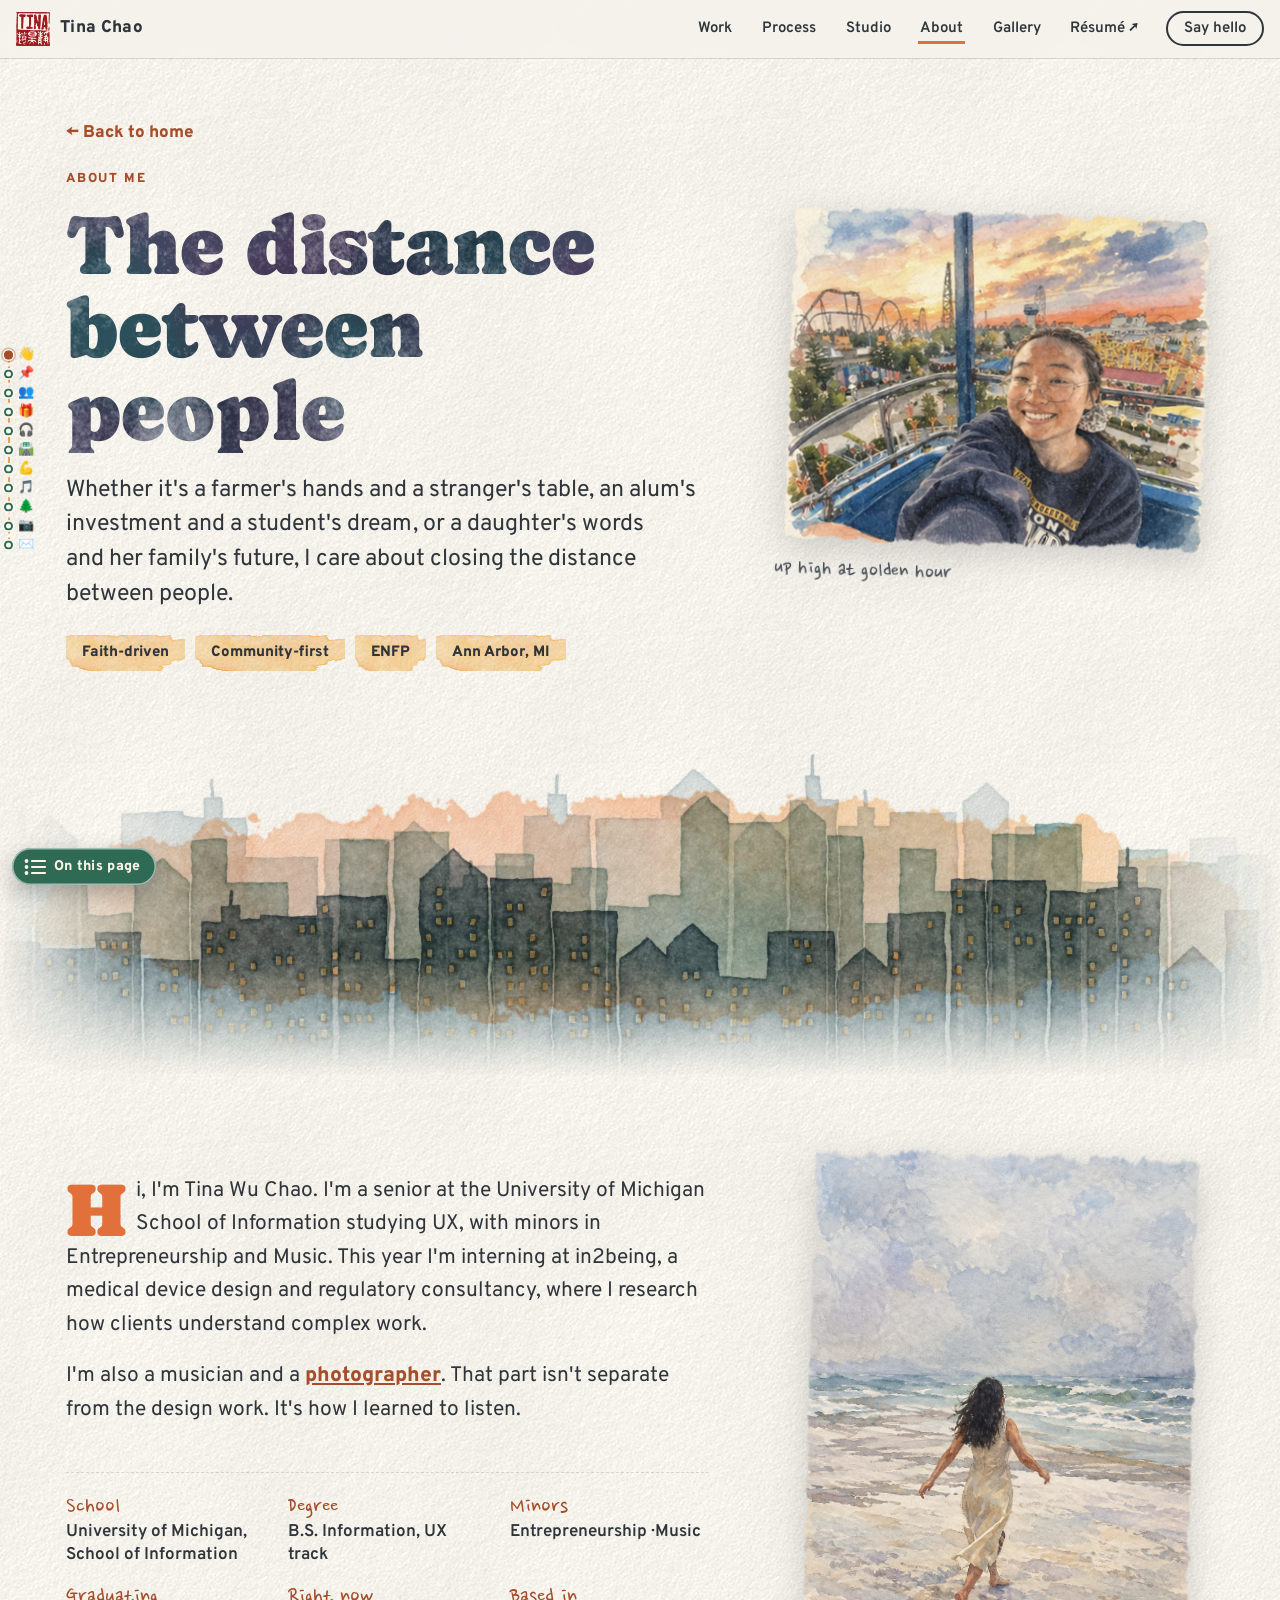
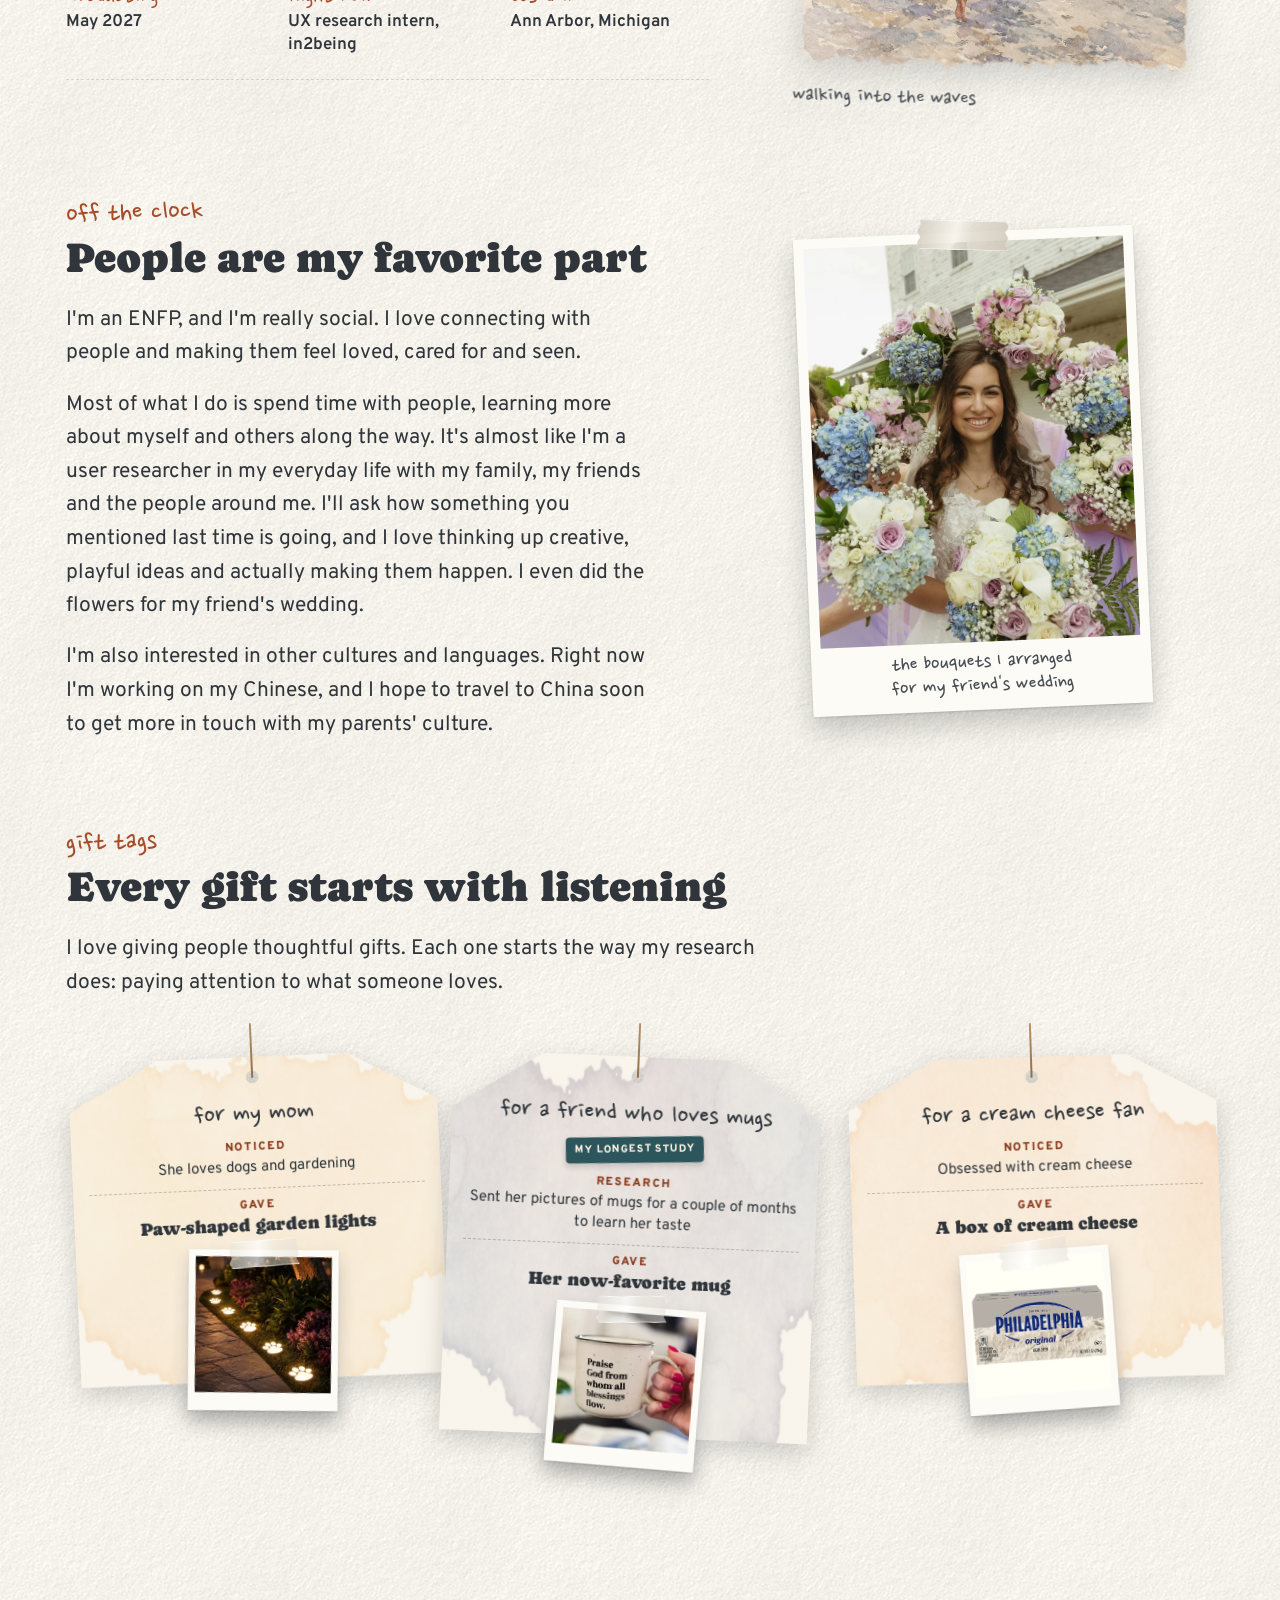
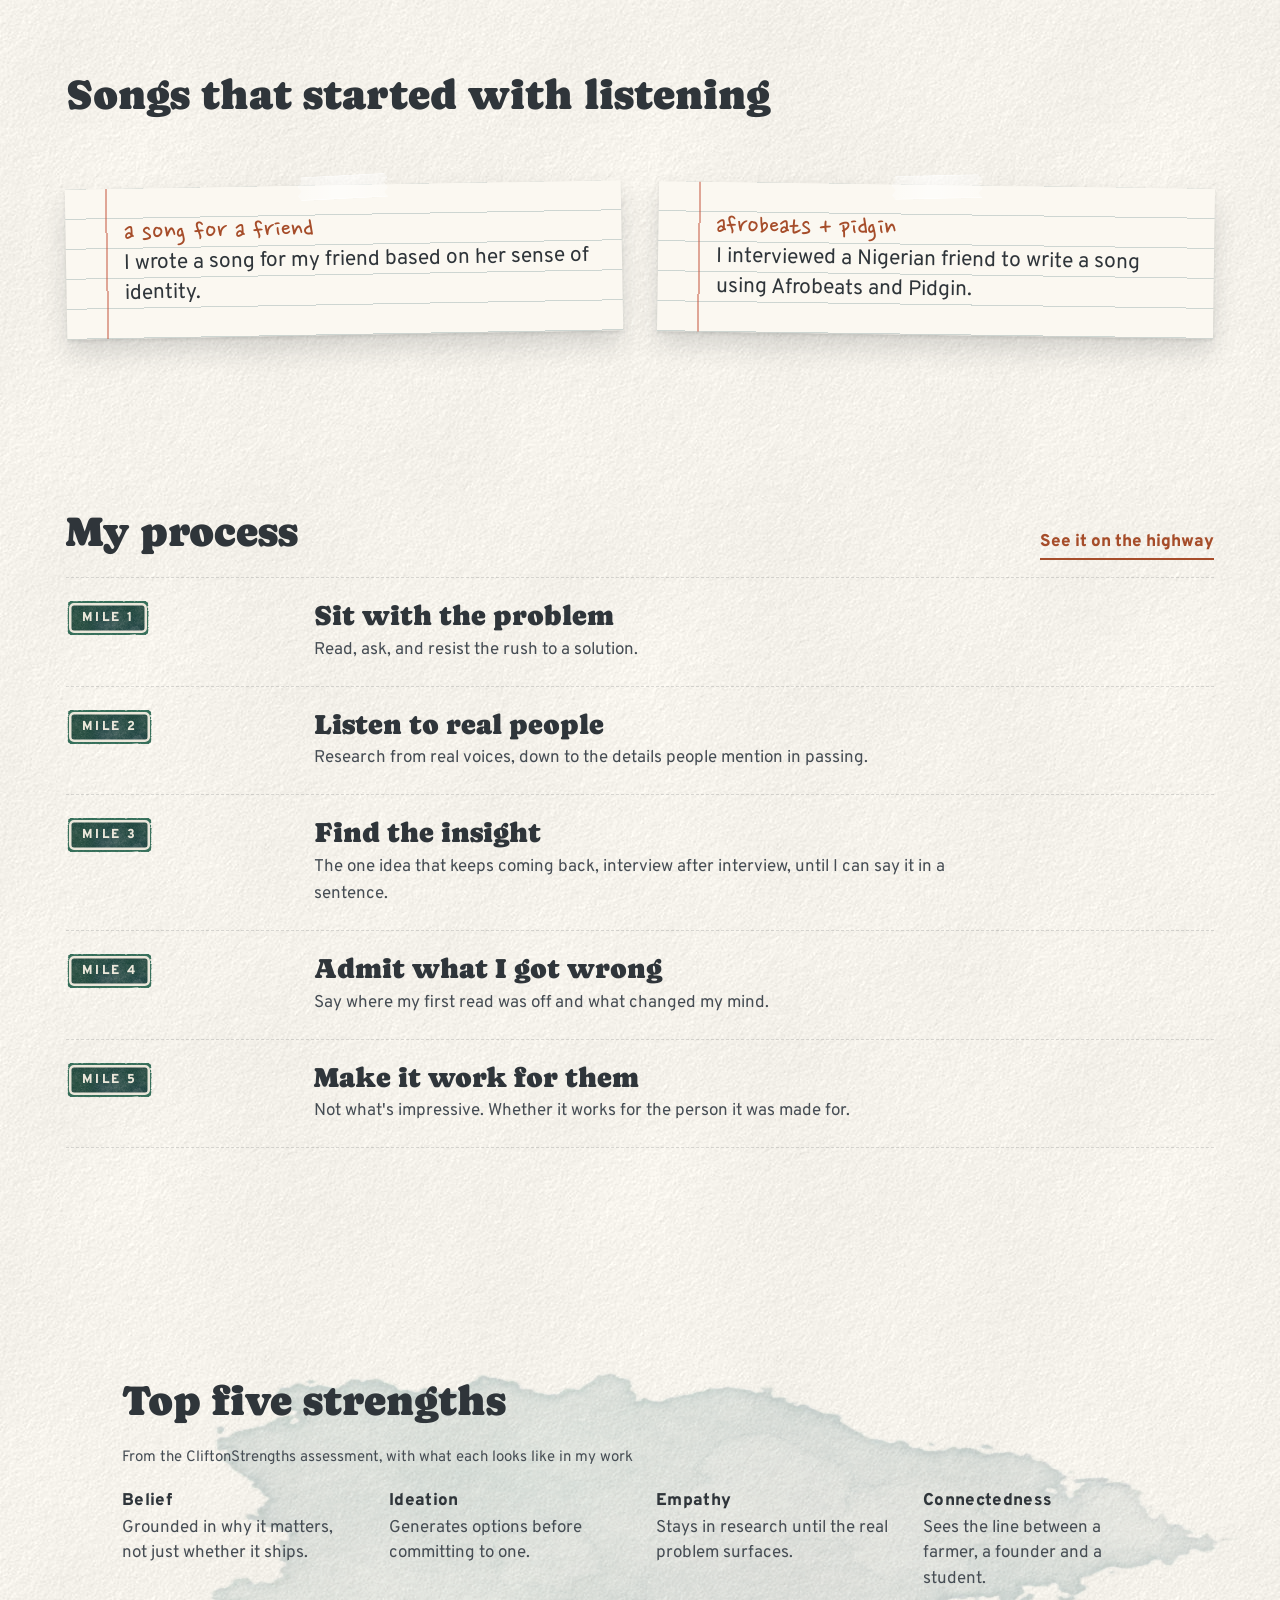
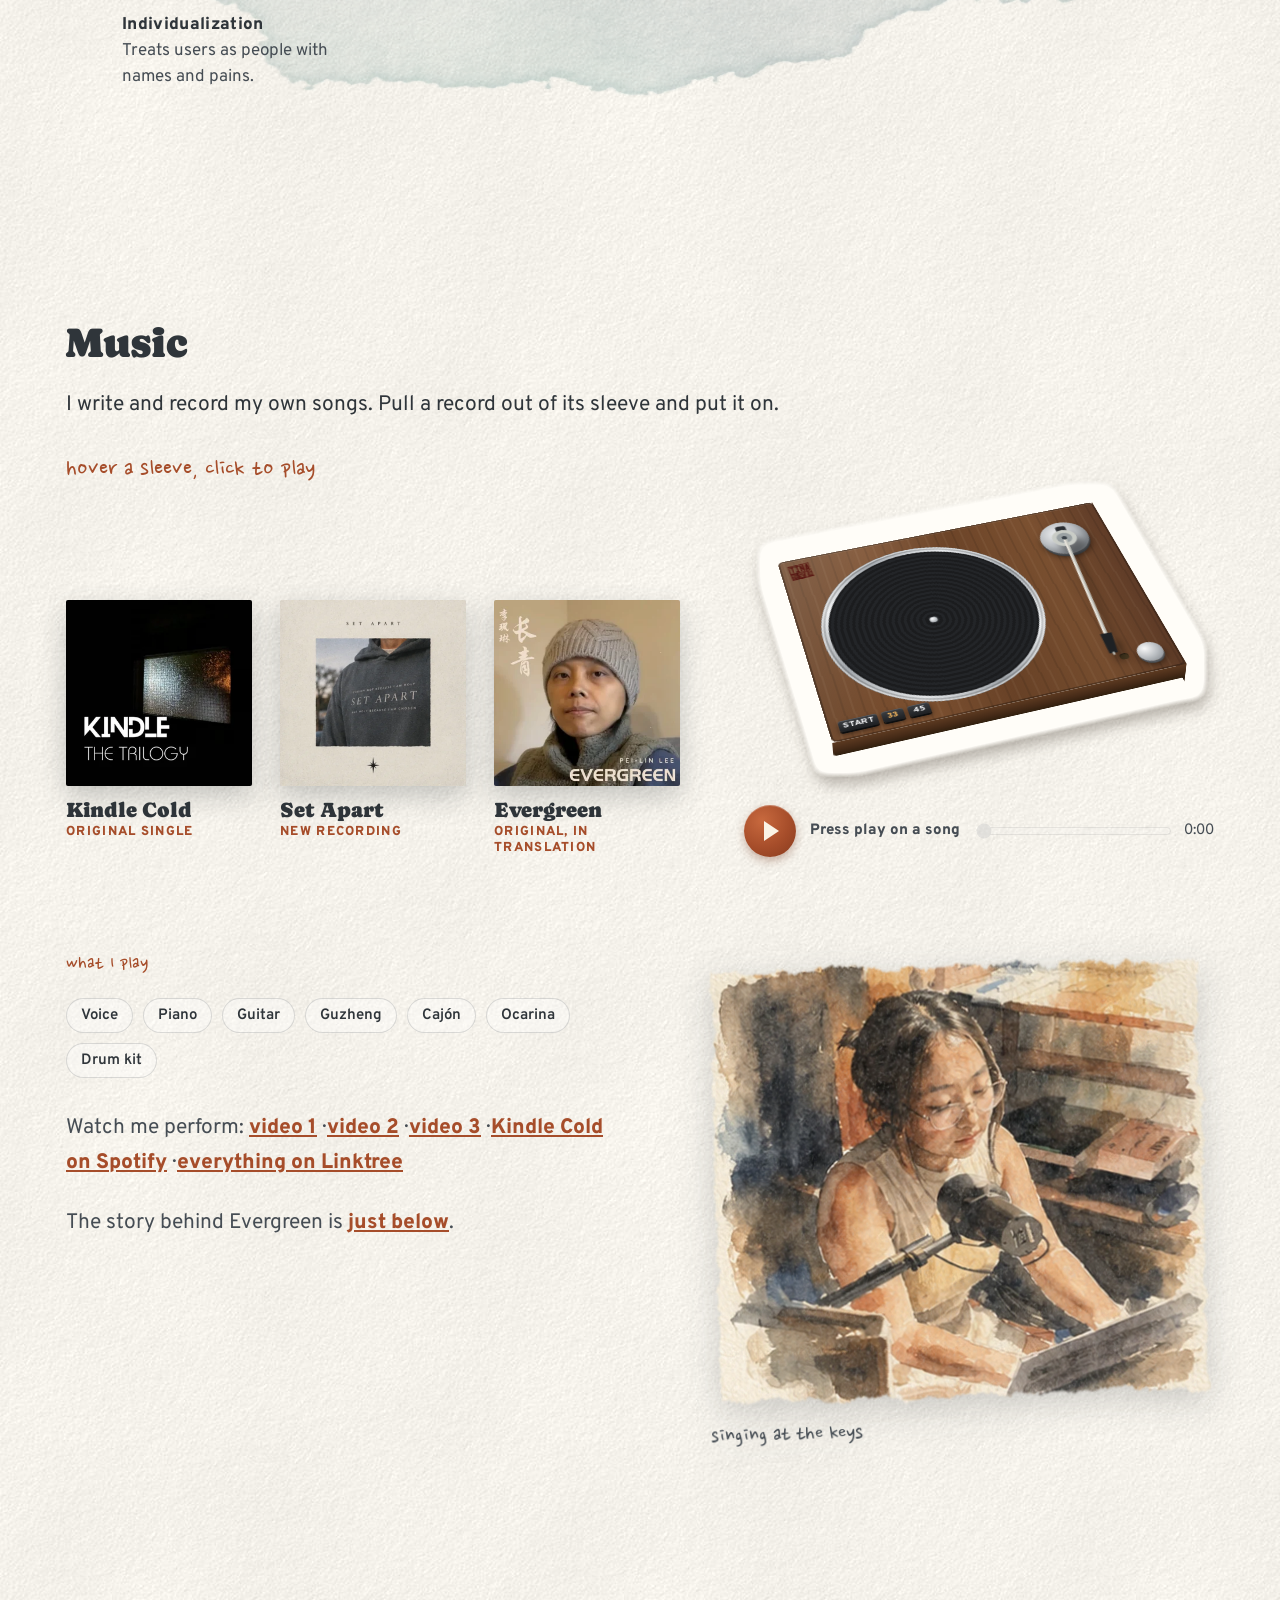
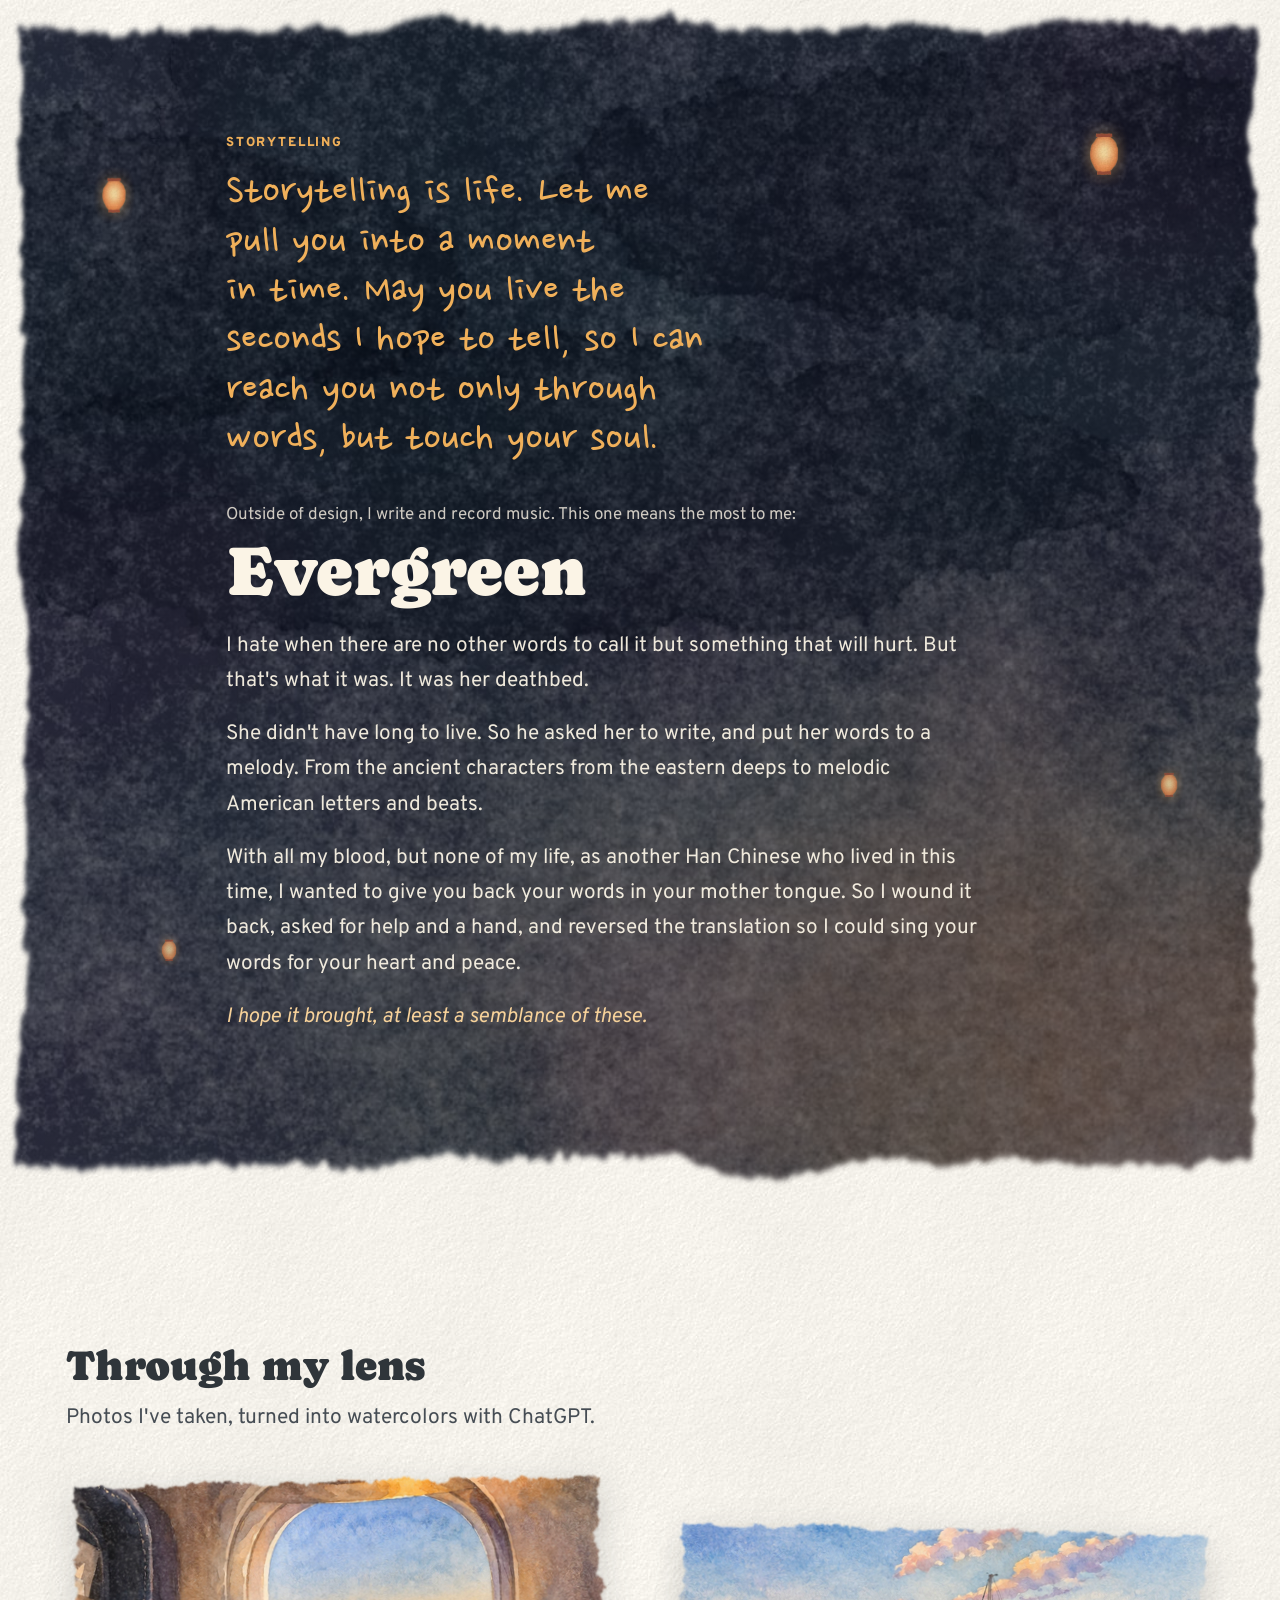
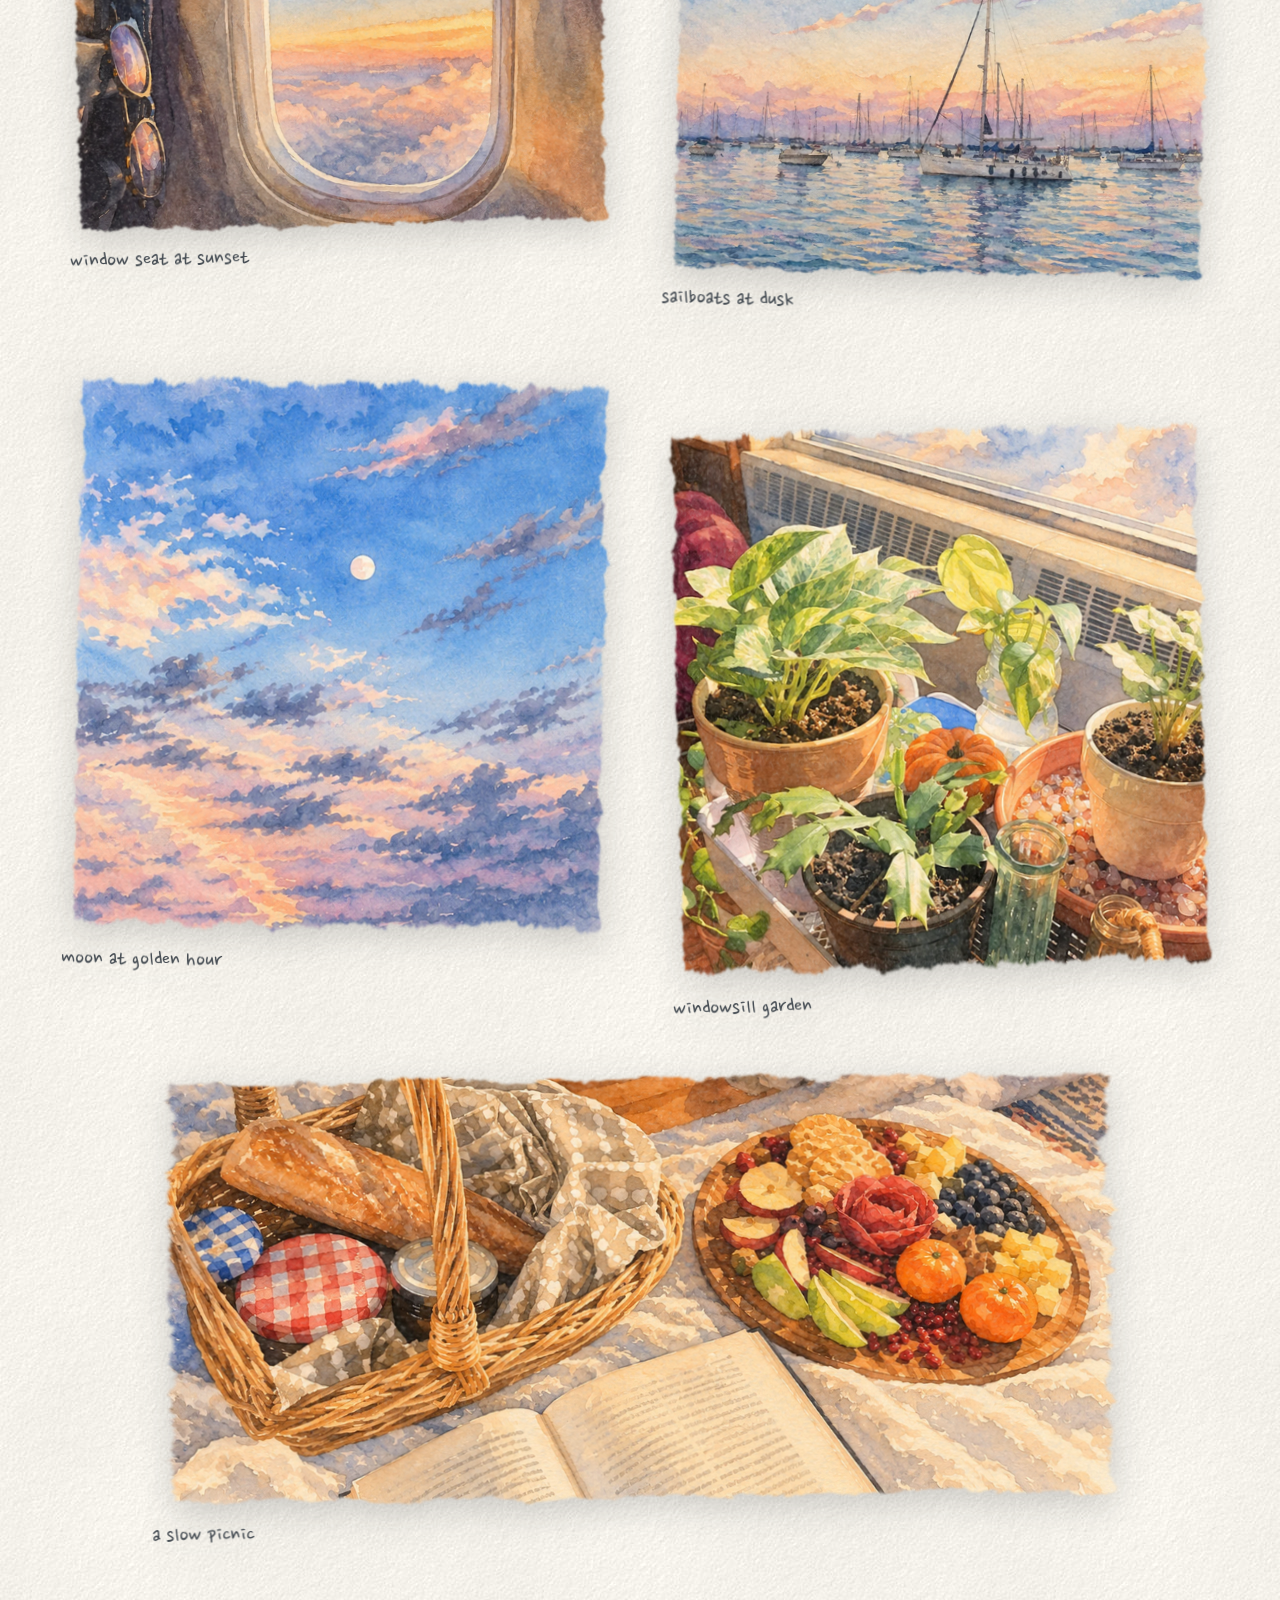
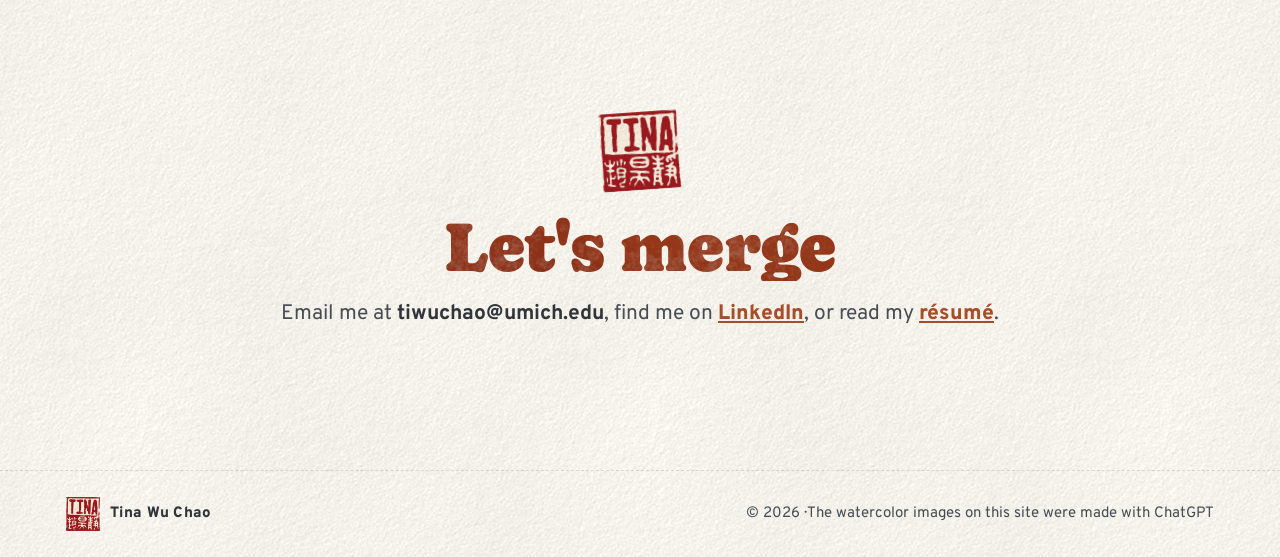
==== about.html @ 88adb37d "Review fixes: research-first hero, Argus metrics, one process, gallery tile - Hero line now says wha" ====
<!doctype html>
<html lang="en">
<head>
<meta charset="utf-8">
<meta name="viewport" content="width=device-width, initial-scale=1, viewport-fit=cover">
<title>About · Tina Chao</title>
<link rel="icon" href="favicon.ico?v=3" sizes="any">
<link rel="icon" type="image/png" sizes="32x32" href="images/icons/favicon-32.png?v=3">
<link rel="icon" type="image/png" sizes="16x16" href="images/icons/favicon-16.png?v=3">
<link rel="apple-touch-icon" href="images/icons/apple-touch-icon.png?v=3">
<meta name="description" content="Tina Chao, a UX researcher at the University of Michigan: the people I love, the songs I write, and the photos I take.">
<meta property="og:type" content="website">
<meta property="og:site_name" content="Tina Chao">
<meta property="og:title" content="About Tina Chao">
<meta property="og:description" content="Tina Chao, a UX researcher at the University of Michigan: the people I love, the songs I write, and the photos I take.">
<meta property="og:url" content="https://tiwuchao.github.io/Tina_Chao_Portfolio/about.html">
<meta property="og:image" content="https://tiwuchao.github.io/Tina_Chao_Portfolio/images/og/about.jpg">
<meta property="og:image:width" content="1200">
<meta property="og:image:height" content="630">
<meta property="og:image:alt" content="Watercolor portrait of Tina smiling">
<meta name="twitter:card" content="summary_large_image">
<link rel="preconnect" href="https://fonts.googleapis.com">
<link rel="preconnect" href="https://fonts.gstatic.com" crossorigin>
<link rel="stylesheet" href="https://fonts.googleapis.com/css2?family=Caprasimo&family=Nanum+Pen+Script&family=Overpass:ital,wght@0,400;0,600;0,800;1,400&display=swap">
<link rel="stylesheet" href="css/site.css?v=20261106c">
<style>.tt-sticker { filter: url(#sticker-cut); }</style>
</head>
<body>
<svg width="0" height="0" style="position:absolute" aria-hidden="true">
  <defs>
    <filter id="wc-road" x="-15%" y="-2%" width="130%" height="104%" color-interpolation-filters="sRGB">
      <feTurbulence type="fractalNoise" baseFrequency="0.028" numOctaves="2" seed="4" result="warp"/>
      <feDisplacementMap in="SourceGraphic" in2="warp" scale="10" xChannelSelector="R" yChannelSelector="G" result="wet"/>
      <feTurbulence type="fractalNoise" baseFrequency="0.85" numOctaves="2" seed="9" result="grain"/>
      <feColorMatrix in="grain" type="matrix" values="0 0 0 0 0  0 0 0 0 0  0 0 0 0 0  0 0 0 -1.1 1.25" result="grainA"/>
      <feComposite in="wet" in2="grainA" operator="in" result="mottled"/>
      <feGaussianBlur in="mottled" stdDeviation=".5"/>
    </filter>
    <filter id="sticker-cut" x="-20%" y="-25%" width="140%" height="150%" color-interpolation-filters="sRGB">
      <feMorphology in="SourceAlpha" operator="dilate" radius="20" result="grown"/>
      <feGaussianBlur in="grown" stdDeviation="8" result="soft"/>
      <feComponentTransfer in="soft" result="cut"><feFuncA type="linear" slope="4" intercept="-1.6"/></feComponentTransfer>
      <feGaussianBlur in="cut" stdDeviation="7" result="blurred"/>
      <feOffset in="blurred" dx="3" dy="9" result="drop"/>
      <feFlood flood-color="#2a2018" flood-opacity=".3" result="shc"/>
      <feComposite in="shc" in2="drop" operator="in" result="shadow"/>
      <feFlood flood-color="#fffdf8" result="paper"/>
      <feComposite in="paper" in2="cut" operator="in" result="sticker"/>
      <feMerge><feMergeNode in="shadow"/><feMergeNode in="sticker"/></feMerge>
    </filter>
    <symbol id="arrow-out" viewBox="0 0 16 16"><path d="M5 3h8v8M13 3 3 13" fill="none" stroke="currentColor" stroke-width="2.2" stroke-linecap="round" stroke-linejoin="round"/></symbol>
  </defs>
</svg>

<nav class="nav" id="nav" aria-label="Main">
  <a class="brand" href="./"><img class="seal" src="images/seal.png" alt="" width="256" height="256"><span>Tina Chao</span></a>
  <button class="menu-btn" id="menuBtn" aria-expanded="false" aria-controls="navLinks">Menu</button>
  <ul class="nav-links" id="navLinks">
    <li><a href="./#work">Work</a></li>
    <li><a href="./#process">Process</a></li>
    <li><a href="./#studio">Studio</a></li>
    <li><a href="about.html" aria-current="page">About</a></li>
    <li><a href="gallery.html">Gallery</a></li>
    <li><a href="Tina-Chao-Resume.pdf" target="_blank" rel="noopener">Résumé ↗</a></li>
    <li><a class="hello" href="./#contact">Say hello</a></li>
  </ul>
</nav>

<main id="about-me" class="view subpage">
  <header class="wrap ab-head" data-toc="About me">
    <div class="ab-head-text">
      <a class="back" href="./">← Back to home</a>
      <p class="eyebrow">About me</p>
      <h1 class="painted-type">The distance between people</h1>
      <p class="ab-lede">Whether it's a farmer's hands and a stranger's table, an alum's investment and a student's dream, or a daughter's words and her family's future, I care about closing the distance between people.</p>
      <ul class="tags"><li>Faith-driven</li><li>Community-first</li><li>ENFP</li><li>Ann Arbor, MI</li></ul>
    </div>
    <figure class="print">
          <img src="images/tina-ferris.webp" alt="AI watercolor of Tina smiling in a selfie high above an amusement park at sunset, with roller coasters behind her." width="964" height="778" loading="lazy">
          <figcaption>up high at golden hour</figcaption>
        </figure>
  </header>

  <div class="cityscape big">
    <img class="skyline" src="images/skyline.webp" alt="Watercolor city skyline at dusk with a few lit windows under an orange band of sky." loading="lazy">
  </div>

  <section class="wrap ab-intro" data-toc="At a glance">
    <div class="ab-intro-text">
    <div class="ab-bio">
      <p>Hi, I'm Tina Wu Chao. I'm a senior at the University of Michigan School of Information studying UX, with minors in Entrepreneurship and Music. This year I'm interning at in2being, a medical device design and regulatory consultancy, where I research how clients understand complex work.</p>
      <p>I'm also a musician and a <a href="#photographs">photographer</a>. That part isn't separate from the design work. It's how I learned to listen.</p>
    </div>
    <dl class="ab-glance">
      <div><dt>School</dt><dd>University of Michigan, School of Information</dd></div>
      <div><dt>Degree</dt><dd>B.S. Information, UX track</dd></div>
      <div><dt>Minors</dt><dd>Entrepreneurship · Music</dd></div>
      <div><dt>Graduating</dt><dd>May 2027</dd></div>
      <div><dt>Right now</dt><dd>UX research intern, in2being</dd></div>
      <div><dt>Based in</dt><dd>Ann Arbor, Michigan</dd></div>
    </dl>
    </div>
    <figure class="print beach" style="--rot:1.6deg">
      <img src="images/tina-beach.webp" alt="AI watercolor of Tina from behind, walking barefoot along the shore in a cream dress toward the waves." loading="lazy" width="1524" height="2048">
      <figcaption>walking into the waves</figcaption>
    </figure>
  </section>

  <section class="wrap ab-block ab-people" aria-labelledby="peopleTitle" data-toc="People">
    <div class="ab-people-text">
      <p class="hand people-kicker">off the clock</p>
      <h2 class="ab-h2" id="peopleTitle">People are my favorite part</h2>
      <p>I'm an ENFP, and I'm really social. I love connecting with people and making them feel loved, cared for and seen.</p>
      <p>Most of what I do is spend time with people, learning more about myself and others along the way. It's almost like I'm a user researcher in my everyday life with my family, my friends and the people around me. I'll ask how something you mentioned last time is going, and I love thinking up creative, playful ideas and actually making them happen. I even did the flowers for my friend's wedding.</p>
      <p>I'm also interested in other cultures and languages. Right now I'm working on my Chinese, and I hope to travel to China soon to get more in touch with my parents' culture.</p>
    </div>
    <div class="people-side">
    <figure class="wed-photo">
      <img src="images/wedding-flowers.webp" alt="My friend smiling in her wedding dress, framed by the bouquets I arranged: blue hydrangeas, lavender and cream roses, pink alstroemeria and baby's breath." width="640" height="800" loading="lazy">
      <figcaption>the bouquets I arranged for my friend's wedding</figcaption>
    </figure>
    </div>
  </section>

  <section class="wrap ab-block ab-gifts" aria-labelledby="giftsTitle" data-toc="Gift tags">
    <p class="hand people-kicker">gift tags</p>
    <h2 class="ab-h2" id="giftsTitle">Every gift starts with listening</h2>
    <p class="gifts-lede">I love giving people thoughtful gifts. Each one starts the way my research does: paying attention to what someone loves.</p>
    <ul class="gift-tags">
      <li class="gift-tag gt-wash-gold" style="--r:-2.5deg">
        <p class="gt-for">for my mom</p>
        <p class="gt-noticed"><span>noticed</span>She loves dogs and gardening</p>
        <p class="gt-gave"><span>gave</span>Paw-shaped garden lights</p>
        <figure class="gt-photo" style="--pr:3deg"><img src="images/gift-paw-lights.webp" alt="Paw-print garden lights glowing along a garden path at night." width="420" height="420" loading="lazy"></figure>
      </li>
      <li class="gift-tag gt-wash-plum" style="--r:2.4deg">
        <span class="gt-badge">my longest study</span>
        <p class="gt-for">for a friend who loves mugs</p>
        <p class="gt-noticed"><span>research</span>Sent her pictures of mugs for a couple of months to learn her taste</p>
        <p class="gt-gave"><span>gave</span>Her now-favorite mug</p>
        <figure class="gt-photo" style="--pr:2.5deg"><img src="images/gift-mug.webp" alt="A cream speckled mug printed with &quot;Praise God from whom all blessings flow,&quot; held up over an open book." width="420" height="420" loading="lazy"></figure>
      </li>
      <li class="gift-tag gt-wash-orange" style="--r:-1.8deg">
        <p class="gt-for">for a cream cheese fan</p>
        <p class="gt-noticed"><span>noticed</span>Obsessed with cream cheese</p>
        <p class="gt-gave"><span>gave</span>A box of cream cheese</p>
        <figure class="gt-photo" style="--pr:-2.5deg"><img src="images/gift-cream-cheese.webp" alt="A box of original cream cheese." width="420" height="420" loading="lazy"></figure>
      </li>
    </ul>
  </section>

  <section class="wrap ab-block" data-toc="Songs from listening">
    <h2 class="ab-h2">Songs that started with listening</h2>
    <div class="song-notes">
      <ul class="song-cards">
        <li class="song-card" style="--r:-1deg">
          <p class="sc-label">a song for a friend</p>
          <p class="sc-text">I wrote a song for my friend based on her sense of identity.</p>
        </li>
        <li class="song-card" style="--r:.8deg">
          <p class="sc-label">afrobeats + pidgin</p>
          <p class="sc-text">I interviewed a Nigerian friend to write a song using Afrobeats and Pidgin.</p>
        </li>
      </ul>
    </div>
  </section>

  <section class="wrap ab-block" data-toc="My process">
    <div class="ab-row-head">
      <h2 class="ab-h2">My process</h2>
      <a class="read" href="./#process">See it on the highway</a>
    </div>
    <ol class="miles">
      <li><span class="sign mile-tab"><span class="tabtext">Mile 1</span></span><div><h3>Sit with the problem</h3><p>Read, ask, and resist the rush to a solution.</p></div></li>
      <li><span class="sign mile-tab"><span class="tabtext">Mile 2</span></span><div><h3>Listen to real people</h3><p>Research from real voices, down to the details people mention in passing.</p></div></li>
      <li><span class="sign mile-tab"><span class="tabtext">Mile 3</span></span><div><h3>Find the insight</h3><p>The one idea that keeps coming back, interview after interview, until I can say it in a sentence.</p></div></li>
      <li><span class="sign mile-tab"><span class="tabtext">Mile 4</span></span><div><h3>Admit what I got wrong</h3><p>Say where my first read was off and what changed my mind.</p></div></li>
      <li><span class="sign mile-tab"><span class="tabtext">Mile 5</span></span><div><h3>Make it work for them</h3><p>Not what's impressive. Whether it works for the person it was made for.</p></div></li>
    </ol>
  </section>

  <section class="wrap ab-block" data-toc="Strengths">
    <div class="strengths wide">
      <h2 class="ab-h2">Top five strengths</h2>
      <p class="sub">From the CliftonStrengths assessment, with what each looks like in my work</p>
      <dl>
        <div><dt>Belief</dt><dd>Grounded in why it matters, not just whether it ships.</dd></div>
        <div><dt>Ideation</dt><dd>Generates options before committing to one.</dd></div>
        <div><dt>Empathy</dt><dd>Stays in research until the real problem surfaces.</dd></div>
        <div><dt>Connectedness</dt><dd>Sees the line between a farmer, a founder and a student.</dd></div>
        <div><dt>Individualization</dt><dd>Treats users as people with names and pains.</dd></div>
      </dl>
    </div>
  </section>

  <section class="wrap ab-block ab-music-wrap" data-toc="My music">
    <div class="ab-music-head">
      <h2 class="ab-h2">Music</h2>
      <p>I write and record my own songs. Pull a record out of its sleeve and put it on.</p>
    </div>

    <div class="deck">
      <div class="crate">
        <p class="crate-hint hand"><span class="if-hover">hover a sleeve, click to play</span><span class="if-touch">tap a sleeve to play</span></p>
        <ul class="sleeves">
          <li>
            <button class="sleeve" type="button" data-src="audio/kindle-cold-v2.mp3" data-title="Kindle Cold" data-cover="images/cover-kindle.webp" aria-pressed="false">
              <span class="vinyl" aria-hidden="true"><span class="vinyl-label" style="background-image:url('images/cover-kindle.webp')"></span></span>
              <span class="jacket"><img src="images/cover-kindle.webp" alt="" width="320" height="320" loading="lazy"></span>
              <span class="sr-only">Play Kindle Cold</span>
            </button>
            <p class="sleeve-cap"><strong>Kindle Cold</strong><span>Original single</span></p>
          </li>
          <li>
            <button class="sleeve" type="button" data-src="audio/set-apart.mp3" data-title="Set Apart" data-cover="images/cover-set-apart.webp" aria-pressed="false">
              <span class="vinyl" aria-hidden="true"><span class="vinyl-label" style="background-image:url('images/cover-set-apart.webp')"></span></span>
              <span class="jacket"><img src="images/cover-set-apart.webp" alt="" width="320" height="320" loading="lazy"></span>
              <span class="sr-only">Play Set Apart</span>
            </button>
            <p class="sleeve-cap"><strong>Set Apart</strong><span>New recording</span></p>
          </li>
          <li>
            <button class="sleeve" type="button" data-src="audio/evergreen.mp3" data-title="Evergreen" data-cover="images/cover-evergreen.webp" aria-pressed="false">
              <span class="vinyl" aria-hidden="true"><span class="vinyl-label" style="background-image:url('images/cover-evergreen.webp')"></span></span>
              <span class="jacket"><img src="images/cover-evergreen.webp" alt="" width="320" height="320" loading="lazy"></span>
              <span class="sr-only">Play Evergreen</span>
            </button>
            <p class="sleeve-cap"><strong>Evergreen</strong><span>Original, in translation</span></p>
          </li>
        </ul>
      </div>

      <div class="turntable" id="turntable">
        <div class="tt-scene" aria-hidden="true">
          <div class="tt-sticker"><div class="tt-body"><div class="tt-side tt-front"></div><div class="tt-side tt-right"></div><div class="plinth"></div></div></div>
          <div class="tt-body">
            <div class="tt-side tt-front"></div>
            <div class="tt-side tt-right"></div>
            <div class="plinth">
              <img class="tt-badge" src="images/seal.png" alt="" width="256" height="256" loading="lazy">
              <div class="platter-skirt k1"></div><div class="platter-skirt k2"></div><div class="platter-skirt k3"></div>
              <div class="platter">
                <div class="mat"></div>
                <div class="disc"><div class="disc-face"><div class="disc-label" id="discLabel"></div></div></div>
                <div class="sheen"></div>
                <div class="spindle"></div>
              </div>
              <div class="arm-base"></div>
              <div class="arm-lift"><svg class="tonearm" id="tonearm" viewBox="0 0 60 300" aria-hidden="true">
            <rect x="22" y="2" width="16" height="16" rx="4" fill="#2a2d31"/>
            <circle cx="30" cy="30" r="19" fill="#c9ccc6"/>
            <circle cx="30" cy="30" r="12" fill="#9aa1a3"/>
            <path d="M30 30 L30 250" stroke="#e7e3da" stroke-width="5.5" stroke-linecap="round"/>
            <path d="M30 30 L30 250" stroke="#a9aea9" stroke-width="1.6" stroke-linecap="round" transform="translate(1.6 0)"/>
            <path d="M22 246 L39 246 L36 286 L24 286 Z" fill="#1e2124"/><rect x="28.5" y="284" width="3" height="6" rx="1" fill="#c9ccc6"/>
            <circle cx="30" cy="30" r="4" fill="#3a4148"/>
          </svg></div>
              <div class="tt-keys"><span class="tt-key start">start</span><span class="tt-key on">33</span><span class="tt-key">45</span></div>
              <span class="knob"></span>
            </div>
          </div>
        </div>
        <div class="tt-bar">
          <button class="tt-play" id="ttPlay" type="button" aria-pressed="false"><span class="tt-icon" aria-hidden="true"></span><span class="sr-only">Play a record</span></button>
          <div class="now" data-now>
            <span class="now-title">Press play on a song</span>
            <input type="range" class="seek" id="seekAbout" min="0" max="1000" step="1" value="0" aria-label="Position in the song" disabled>
            <span class="now-time">0:00</span>
          </div>
        </div>
        <p class="player-msg" role="status"></p>
      </div>
    </div>

    <div class="ab-music">
      <div class="ab-music-copy">
        <p class="label-hand ink">what I play</p>
        <ul class="instruments ink">
          <li>Voice</li><li>Piano</li><li>Guitar</li><li>Guzheng</li><li>Cajón</li><li>Ocarina</li><li>Drum kit</li>
        </ul>
        <p class="more-music">Watch me perform: <a href="https://www.youtube.com/watch?v=uT7CrNSPmvc" target="_blank" rel="noopener">video 1</a> · <a href="https://www.youtube.com/watch?v=Se7so_FQwac" target="_blank" rel="noopener">video 2</a> · <a href="https://www.youtube.com/watch?v=R8y_bZdRk18" target="_blank" rel="noopener">video 3</a> · <a href="https://open.spotify.com/track/2wW6ZtmuFaB01es1yQ02t0" target="_blank" rel="noopener">Kindle Cold on Spotify</a> · <a href="https://linktr.ee/tiwuchao" target="_blank" rel="noopener">everything on Linktree</a></p>
        <p class="more-music">The story behind Evergreen is <a href="#evergreenTitle">just below</a>.</p>
      </div>
      <div class="stage-shots collage">
        <figure class="print" style="--rot:-1.5deg">
          <img src="images/tina-keys.webp" alt="AI watercolor of Tina singing into a microphone while playing a keyboard." loading="lazy" width="936" height="838">
          <figcaption>singing at the keys</figcaption>
        </figure>
      </div>
    </div>
  </section>

  <section class="studio-panel evergreen" aria-labelledby="evergreenTitle" data-toc="Evergreen">
    <div class="lanterns" aria-hidden="true">
      <img class="lantern" src="images/lantern.webp" alt="" style="--x:7%; --y:14%; --w:48px; --d:9s" loading="lazy">
      <img class="lantern" src="images/lantern.webp" alt="" style="--x:84%; --y:10%; --w:58px; --d:11s; --delay:-3s" loading="lazy">
      <img class="lantern" src="images/lantern.webp" alt="" style="--x:90%; --y:64%; --w:34px; --d:8s; --delay:-5s; --o:.8" loading="lazy">
      <img class="lantern" src="images/lantern.webp" alt="" style="--x:12%; --y:78%; --w:30px; --d:9.5s; --delay:-2s; --o:.75" loading="lazy">
    </div>
    <div class="wrap ev-wrap">
      <p class="eyebrow">Storytelling</p>
      <p class="poem">Storytelling is life. Let me pull you into a moment in time. May you live the seconds I hope to tell, so I can reach you not only through words, but touch your soul.</p>
      <p class="ev-intro">Outside of design, I write and record music. This one means the most to me:</p>
      <h2 id="evergreenTitle">Evergreen</h2>
      <div class="ev-story">
        <p>I hate when there are no other words to call it but something that will hurt. But that's what it was. It was her deathbed.</p>
        <p>She didn't have long to live. So he asked her to write, and put her words to a melody. From the ancient characters from the eastern deeps to melodic American letters and beats.</p>
        <p>With all my blood, but none of my life, as another Han Chinese who lived in this time, I wanted to give you back your words in your mother tongue. So I wound it back, asked for help and a hand, and reversed the translation so I could sing your words for your heart and peace.</p>
        <p class="ev-last">I hope it brought, at least a semblance of these.</p>
      </div>
    </div>
  </section>

  <section class="wrap ab-block" id="photographs" aria-labelledby="photosTitle" data-toc="Photographs">
    <h2 class="ab-h2" id="photosTitle">Through my lens</h2>
    <p class="photos-lede">Photos I've taken, turned into watercolors with ChatGPT.</p>
    <div class="lens">
      <figure class="print" style="--rot:-1.2deg">
        <img src="images/photo-plane-window.webp" alt="AI watercolor of an airplane window at sunset, with pink clouds below and a pair of sunglasses tucked beside the seat." loading="lazy" width="1524" height="1012">
        <figcaption>window seat at sunset</figcaption>
      </figure>
      <figure class="print" style="--rot:1.4deg">
        <img src="images/photo-sailboats.webp" alt="AI watercolor of sailboats moored on calm water under a pink and gold sunset sky." loading="lazy" width="1524" height="1012">
        <figcaption>sailboats at dusk</figcaption>
      </figure>
      <figure class="print" style="--rot:1deg">
        <img src="images/photo-moon.webp" alt="AI watercolor of a pale moon in a blue sky streaked with pink and lavender sunset clouds." loading="lazy" width="1242" height="1302">
        <figcaption>moon at golden hour</figcaption>
      </figure>
      <figure class="print" style="--rot:-1.4deg">
        <img src="images/photo-windowsill.webp" alt="AI watercolor of potted pothos and holly plants on a sunny windowsill above a radiator, with a small pumpkin tucked between them." loading="lazy" width="1260" height="1302">
        <figcaption>windowsill garden</figcaption>
      </figure>
      <figure class="print wide" style="--rot:-.6deg">
        <img src="images/photo-picnic.webp" alt="AI watercolor of a picnic on a blanket: a wicker basket with a baguette and jam jars, a platter of fruit and cheese, and an open book." loading="lazy" width="2536" height="1150">
        <figcaption>a slow picnic</figcaption>
      </figure>
    </div>
  </section>

  <section class="wrap ab-cta" data-toc="Let's merge">
    <img class="seal big-seal" src="images/seal.png" alt="" width="256" height="256" loading="lazy">
    <h2 class="painted-type orange">Let's merge</h2>
    <p>Email me at <strong class="sel">tiwuchao@umich.edu</strong>, find me on <a href="https://www.linkedin.com/in/tina-wu-chao/" target="_blank" rel="noopener">LinkedIn</a>, or read my <a href="Tina-Chao-Resume.pdf" target="_blank" rel="noopener">résumé</a>.</p>
  </section>
</main>

<footer>
  <div class="wrap">
    <a class="brand" href="./"><img class="seal" src="images/seal.png" alt="" width="256" height="256"><span>Tina Wu Chao</span></a>
    <span>© 2026 · The watercolor images on this site were made with ChatGPT</span>
  </div>
</footer>

<script src="js/site.js?v=20261106b"></script>
</body>
</html>
---- css/site.css ----
/* Tina Chao portfolio: shared styles for every page */
/* base styles the artifact host used to supply */
:root{color-scheme:light;box-sizing:border-box;padding-top:env(safe-area-inset-top,0px);padding-bottom:env(safe-area-inset-bottom,0px)}html{scroll-padding-top:env(safe-area-inset-top,0px)}body{margin:0;padding:0;font:14px -apple-system,BlinkMacSystemFont,sans-serif;background:#fff;color:#000}img{max-width:100%}[hidden]:not([hidden=until-found i]){display:none!important}

/* Layout: one long sheet of cold-press paper you drive down — the hero painting's road becomes a hand-painted
   highway: projects are numbered entrances, the process is five mile markers, the studio is a night stop
   with lanterns, the about page sits under a painted skyline, and a merge sign closes it out. */
:root {
  --paper: #f5f2ec;
  --paper-deep: #e9e2d6;
  --ink: #2f353a;
  --ink-soft: #596067;
  --orange: #e2703a;      /* Tina's colour, lifted from the sunset */
  --rust: #a64d2a;        /* orange dark enough to read as text */
  --teal: #3b676d;
  --slate: #3f5866;
  --gold: #f0b05a;
  --sign: #2f6a55;        /* highway-guide green, painted */
  --cream: #fbf4e6;
  --line: rgba(47, 53, 58, .16);

  --f-display: "Caprasimo", "Cooper Black", "Georgia", serif;
  --f-body: "Overpass", "Segoe UI", "Helvetica Neue", Arial, sans-serif;
  --f-hand: "Nanum Pen Script", "Bradley Hand", "Segoe Print", "Comic Sans MS", cursive;

  --t-xs: .8125rem; --t-s: .9375rem; --t-m: 1.0625rem; --t-l: 1.3125rem; --t-xl: 1.75rem;
  --t-2xl: clamp(2.4rem, 6.2vw, 4.4rem); --t-hero: clamp(3.6rem, 12.5vw, 9rem);
  --gut: max(16px, env(safe-area-inset-left, 0px));
  --gut-r: max(16px, env(safe-area-inset-right, 0px));
  --wrap: 1180px;
  color-scheme: light;
}

* { box-sizing: border-box; }
html { scroll-behavior: smooth; scroll-padding-top: 84px; }
@media (prefers-reduced-motion: reduce) { html { scroll-behavior: auto; } }
body {
  margin: 0;
  background: var(--paper) url("../images/paper.jpg") repeat;
  background-size: 512px 512px;
  color: var(--ink);
  font-family: var(--f-body);
  font-size: var(--t-m);
  line-height: 1.6;
  -webkit-font-smoothing: antialiased;
  overflow-x: hidden;
}
body::before { content: ""; position: fixed; inset: 0 0 auto; height: env(safe-area-inset-top, 0px); z-index: 60; background: var(--paper); }
img { max-width: 100%; display: block; }
.view { overflow-x: clip; }
a { color: inherit; }
:focus-visible { outline: 3px solid var(--orange); outline-offset: 3px; border-radius: 6px; }
.wrap { max-width: var(--wrap); margin-inline: auto; padding-left: var(--gut); padding-right: var(--gut-r); }
.sr-only { position: absolute; width: 1px; height: 1px; overflow: hidden; clip: rect(0 0 0 0); white-space: nowrap; }
.hand { font-family: var(--f-hand); font-size: 1.55em; line-height: 1.05; font-weight: 400; }

/* ---------- painted type ---------- */
.painted-type {
  font-family: var(--f-display); font-weight: 400; line-height: .98; letter-spacing: -.01em;
  color: var(--teal); text-wrap: balance; margin: 0;
}
@supports ((-webkit-background-clip: text) or (background-clip: text)) {
  .painted-type { background: url("../images/fill-ink.jpg") center / cover; -webkit-background-clip: text; background-clip: text; color: transparent; }
  .painted-type.orange, .painted-type .orange { background-image: url("../images/fill-orange.jpg"); -webkit-background-clip: text; background-clip: text; color: transparent; }
}
.eyebrow { font-weight: 800; text-transform: uppercase; letter-spacing: .14em; font-size: var(--t-xs); color: var(--rust); margin: 0 0 .9rem; }

/* ---------- nav ---------- */
.nav {
  position: fixed; top: 0; left: 0; right: 0; z-index: 50;
  padding: calc(env(safe-area-inset-top, 0px) + 12px) var(--gut-r) 12px var(--gut);
  display: flex; align-items: center; justify-content: space-between; gap: 16px;
  color: var(--ink); background: rgba(245, 242, 236, .92); box-shadow: 0 1px 0 var(--line); backdrop-filter: blur(6px);
  transition: background .35s ease, color .35s ease, box-shadow .35s ease;
}
.nav.solid { background: rgba(245, 242, 236, .92); color: var(--ink); box-shadow: 0 1px 0 var(--line); backdrop-filter: blur(6px); }
.brand { display: flex; align-items: center; gap: 10px; text-decoration: none; font-weight: 800; letter-spacing: .02em; }
.brand .seal { width: 34px; height: 34px; flex: none; }
.nav-links { display: flex; align-items: center; gap: clamp(10px, 2vw, 26px); list-style: none; margin: 0; padding: 0; font-weight: 600; font-size: var(--t-s); }
.nav-links a { text-decoration: none; padding: 6px 2px; background: linear-gradient(var(--orange), var(--orange)) left bottom / 0 3px no-repeat; transition: background-size .3s ease; }
.nav-links a:hover, .nav-links a[aria-current]:not(.hello) { background-size: 100% 3px; }
.nav-links .hello { border: 2px solid currentColor; border-radius: 999px; padding: 6px 16px; background: none; }
.nav-links .hello:hover { background: var(--orange); border-color: var(--orange); color: var(--cream); }
.menu-btn { display: none; font: 700 var(--t-s) var(--f-body); color: inherit; background: none; border: 2px solid currentColor; border-radius: 999px; padding: 6px 14px; cursor: pointer; }
@media (max-width: 820px) {
  .menu-btn { display: inline-block; }
  .nav-links { position: absolute; top: 100%; right: var(--gut-r); flex-direction: column; align-items: stretch; gap: 0; min-width: 210px;
    background: var(--paper) url("../images/paper.jpg"); color: var(--ink); border-radius: 14px; padding: 10px; box-shadow: 0 14px 40px rgba(30, 36, 42, .25); }
  .nav-links:not(.open) { display: none; }
  .nav-links a { display: block; padding: 10px 12px; }
  .nav-links .hello { text-align: center; margin-top: 6px; }
}

/* ---------- hero ---------- */
.hero { position: relative; min-height: max(580px, min(90svh, 880px)); overflow: hidden; color: var(--cream); isolation: isolate; }
.hero-art { position: absolute; inset: -4% 0 0; z-index: -3; will-change: transform; }
.hero-art img { width: 100%; height: 100%; object-fit: cover; object-position: 50% 74%; }
.hero::after { content: ""; position: absolute; inset: 0; z-index: -2;
  background: radial-gradient(120% 70% at 18% 18%, rgba(32, 48, 58, .62), rgba(32, 48, 58, 0) 62%), linear-gradient(rgba(30, 42, 52, .35), rgba(30, 42, 52, 0) 30%); }
.rain { position: absolute; inset: 0; width: 100%; height: 100%; z-index: -1; pointer-events: none; }
.hero-copy { padding-top: calc(env(safe-area-inset-top, 0px) + clamp(110px, 16vh, 170px)); padding-bottom: 180px; }
.hero-copy .eyebrow { color: var(--gold); text-shadow: 0 1px 12px rgba(20, 30, 40, .5); }
.hero h1 { font-family: var(--f-display); font-weight: 400; font-size: var(--t-hero); line-height: .9; margin: 0; letter-spacing: -.015em;
  color: var(--cream); text-shadow: 0 2px 30px rgba(25, 35, 45, .45); }
@supports ((-webkit-background-clip: text) or (background-clip: text)) {
  .hero h1 span { background: url("../images/fill-cream.jpg") center / cover; -webkit-background-clip: text; background-clip: text; color: transparent; text-shadow: none; filter: drop-shadow(0 3px 18px rgba(25, 35, 45, .5)); }
}
.lede { max-width: 34ch; font-size: clamp(1.15rem, 2.3vw, 1.45rem); line-height: 1.45; margin: 1.4rem 0 2rem; text-shadow: 0 1px 14px rgba(20, 30, 40, .55); text-wrap: pretty; }
.actions { display: flex; flex-wrap: wrap; gap: 12px; }
.btn {
  display: inline-flex; align-items: center; gap: .5em; text-decoration: none; font-weight: 800; font-size: var(--t-s); letter-spacing: .02em;
  padding: 14px 24px; border-radius: 18px 12px 20px 14px / 14px 20px 12px 18px; border: 0; cursor: pointer;
  background: var(--orange) url("../images/fill-orange.jpg") center / cover; color: var(--cream);
  box-shadow: 0 6px 18px rgba(140, 60, 25, .28); transition: transform .2s ease, box-shadow .2s ease;
}
.btn:hover { transform: translateY(-2px) rotate(-.6deg); box-shadow: 0 10px 24px rgba(140, 60, 25, .34); }
.btn.ghost { background: rgba(251, 244, 230, .12); border: 2px solid rgba(251, 244, 230, .8); box-shadow: none; backdrop-filter: blur(3px); }
.btn.ghost:hover { background: rgba(251, 244, 230, .22); }
.road-note { position: absolute; left: 53%; bottom: 128px; z-index: 1; color: var(--cream); font-family: var(--f-hand); font-size: clamp(1.4rem, 2.6vw, 1.9rem); line-height: 1; transform: rotate(-4deg); text-shadow: 0 1px 10px rgba(20, 20, 20, .6); display: flex; align-items: flex-end; gap: 6px; }
.road-note svg { width: 46px; height: 46px; flex: none; }
.torn { position: absolute; left: 0; right: 0; bottom: -1px; height: clamp(54px, 7vw, 96px); z-index: 2;
  background: var(--paper) url("../images/paper.jpg"); background-size: 512px;
  -webkit-mask: url("../images/torn.png") center / 100% 100% no-repeat; mask: url("../images/torn.png") center / 100% 100% no-repeat; }
@media (max-width: 640px) { .road-note { left: auto; right: var(--gut-r); bottom: 96px; } .hero-copy { padding-bottom: 170px; } }

/* ---------- at a glance ---------- */
.glance { position: relative; z-index: 3; margin-top: -8px; }
.glance ul { list-style: none; margin: 0; padding: 0 0 1rem; display: grid; grid-template-columns: repeat(4, minmax(0, 1fr)); gap: 18px 28px; border-bottom: 1px dashed var(--line); }
.glance li { min-width: 0; padding-top: 2px; }
.glance .hand { display: block; color: var(--rust); font-size: 1.6rem; margin-bottom: 2px; }
.glance strong { font-weight: 600; display: block; line-height: 1.35; }
@media (max-width: 860px) { .glance ul { grid-template-columns: repeat(2, minmax(0, 1fr)); } }
@media (max-width: 420px) { .glance ul { grid-template-columns: 1fr; } }

/* ---------- sections ---------- */
.section { position: relative; padding-block: clamp(72px, 11vw, 140px); }
.section-head { display: grid; gap: .4rem; max-width: 760px; margin-bottom: clamp(36px, 6vw, 64px); }
.section-head h2 { font-size: var(--t-2xl); }
.section-head p { margin: .8rem 0 0; max-width: 60ch; color: var(--ink-soft); font-size: var(--t-l); line-height: 1.5; }
.section-head .aside { color: var(--rust); margin-top: .2rem; transform: rotate(-1.5deg); transform-origin: left; }

/* ---------- road signs ---------- */
.sign {
  --sign-bg: url("../images/sign-green.jpg");
  position: relative; display: inline-flex; flex-direction: column; gap: 2px;
  background: var(--sign) var(--sign-bg) center / cover; color: var(--cream);
  border-radius: 12px; padding: 14px 22px 16px;
  box-shadow: inset 0 0 0 3px var(--sign), inset 0 0 0 5.5px rgba(251, 244, 230, .92);
  -webkit-mask: url("../images/deckle.png") center / 100% 100% no-repeat; mask: url("../images/deckle.png") center / 100% 100% no-repeat;
}
.sign .tabtext { font-weight: 800; font-size: var(--t-xs); letter-spacing: .18em; text-transform: uppercase; opacity: .92; }
.sign .big { font-weight: 800; font-size: clamp(1.6rem, 3.2vw, 2.2rem); line-height: 1.05; letter-spacing: .03em; text-transform: uppercase; }
.sign .small { font-weight: 600; font-size: var(--t-s); line-height: 1.4; max-width: 30ch; }

/* ---------- work / entrances ---------- */
.entries { display: grid; gap: clamp(72px, 10vw, 120px); }
.entry { position: relative; display: grid; grid-template-columns: minmax(0, 1.08fr) minmax(0, 1fr); gap: clamp(28px, 5vw, 72px); align-items: center; }
.entry:nth-child(even) .entry-art { order: 2; }
.entry-art { position: relative; }
.entry-art .wash { position: absolute; left: -16%; top: -22%; z-index: -1; width: 132%; height: 144%; max-width: none; object-fit: fill; opacity: .7;
  transform: scale(.96) rotate(-3deg); transition: transform .9s cubic-bezier(.2, .7, .2, 1), opacity .9s ease; pointer-events: none; }
.entry:nth-child(even) .entry-art .wash { transform: scale(.96) rotate(4deg) scaleX(-1); }
.entry:hover .entry-art .wash, .entry:focus-within .entry-art .wash { transform: scale(1.1) rotate(-1deg); opacity: .95; }
.entry:nth-child(even):hover .entry-art .wash, .entry:nth-child(even):focus-within .entry-art .wash { transform: scale(1.1) rotate(1deg) scaleX(-1); opacity: .95; }
.frame { position: relative; margin: 0; aspect-ratio: 3 / 2; max-width: 100%;
  -webkit-mask: url("../images/deckle.png") center / 100% 100% no-repeat; mask: url("../images/deckle.png") center / 100% 100% no-repeat; }
.frame img { width: 100%; height: 100%; object-fit: cover; }
.entry-body { min-width: 0; }
.entry-sign { display: inline-flex; flex-direction: column; align-items: flex-start; margin-bottom: 1.1rem; transform: rotate(-1deg); }
.entry-sign .tab { position: relative; z-index: 1; margin-bottom: -6px; padding: 6px 14px 10px; border-radius: 10px 10px 0 0; }
.entry-sign .tab.sign { box-shadow: inset 0 3px 0 0 var(--sign), inset 3px 0 0 0 var(--sign), inset -3px 0 0 0 var(--sign), inset 0 5.5px 0 0 rgba(251,244,230,.92), inset 5.5px 0 0 0 rgba(251,244,230,.92), inset -5.5px 0 0 0 rgba(251,244,230,.92); }
.entry h3 { font-family: var(--f-display); font-weight: 400; font-size: clamp(1.6rem, 3vw, 2.25rem); line-height: 1.08; margin: 0 0 .8rem; text-wrap: balance; color: var(--ink); }
.entry p { margin: 0 0 1.2rem; max-width: 56ch; }
.facts { display: grid; grid-template-columns: auto 1fr; gap: 6px 18px; margin: 0 0 1.3rem; font-size: var(--t-s); }
.facts dt { font-weight: 800; text-transform: uppercase; letter-spacing: .12em; font-size: var(--t-xs); color: var(--ink-soft); padding-top: 3px; }
.facts dd { margin: 0; }
.markers { list-style: none; margin: 0 0 1.5rem; padding: 0; display: grid; gap: 8px; }
.markers li { display: grid; grid-template-columns: 28px 1fr; gap: 10px; align-items: start; }
.markers li::before { content: ""; width: 22px; height: 22px; margin-top: 2px; border-radius: 50% 46% 52% 48%; background: var(--gold) url("../images/fill-orange.jpg") center / 400px; opacity: .85; }
.markers b { font-weight: 800; }
.read { display: inline-flex; align-items: center; gap: .5em; font-weight: 800; color: var(--rust); text-decoration: none; border-bottom: 2px solid currentColor; padding-bottom: 2px; }
.read:hover { color: var(--orange); }
.read svg { width: 14px; height: 14px; }
/* the project pictures open their case studies too */
a.entry-art { display: block; color: inherit; text-decoration: none; }
.entry-art .frame { transition: transform .45s cubic-bezier(.2, .7, .2, 1); }
a.entry-art:hover .frame, a.entry-art:focus-visible .frame { transform: translateY(-6px) rotate(-1.2deg) scale(1.02); }
.entry:nth-child(even) a.entry-art:hover .frame, .entry:nth-child(even) a.entry-art:focus-visible .frame { transform: translateY(-6px) rotate(1.2deg) scale(1.02); }
a.entry-art::after { content: "Open case study \2192"; position: absolute; right: 7%; bottom: 9%; z-index: 2; padding: 9px 14px 8px; border-radius: 4px;
  background: #fbf8f1; color: var(--ink); font-weight: 800; font-size: var(--t-xs); letter-spacing: .12em; text-transform: uppercase;
  box-shadow: 0 2px 3px rgba(8, 12, 18, .18), 0 10px 20px rgba(8, 12, 18, .26); opacity: 0; transform: translateY(8px) rotate(-2deg);
  transition: opacity .3s ease, transform .35s cubic-bezier(.2, .7, .2, 1); pointer-events: none; }
a.entry-art:hover::after, a.entry-art:focus-visible::after { opacity: 1; transform: translateY(0) rotate(-2deg); }
a.entry-art:focus-visible { outline: 3px solid var(--rust); outline-offset: 10px; border-radius: 6px; }
.note a { color: inherit; text-decoration: underline; text-decoration-thickness: 1.5px; text-underline-offset: 3px; text-decoration-color: rgba(166, 77, 42, .55); }
.note a:hover { text-decoration-color: currentColor; }
.note a:hover b { color: var(--orange); }
@media (prefers-reduced-motion: reduce) { .entry-art .frame, a.entry-art::after { transition: none; } a.entry-art:hover .frame, a.entry-art:focus-visible .frame { transform: none; } }
@media (max-width: 820px) {
  .entry { grid-template-columns: 1fr; }
  .entry:nth-child(even) .entry-art { order: 0; }
}

/* next entrances sign */
.upcoming { margin-top: clamp(80px, 11vw, 130px); display: grid; justify-items: center; }
.big-sign { width: min(100%, 860px); padding: 26px clamp(18px, 4vw, 40px) 30px; border-radius: 16px; display: block; }
.big-sign h3 { margin: 0 0 14px; font-weight: 800; letter-spacing: .16em; text-transform: uppercase; font-size: var(--t-s); display: flex; align-items: center; gap: 10px; }
.big-sign h3 svg { width: 22px; height: 22px; }
.big-sign ul { list-style: none; margin: 0; padding: 0; display: grid; }
.big-sign li { display: grid; grid-template-columns: minmax(0, 1fr) auto; gap: 4px 20px; padding: 12px 0; border-top: 2px solid rgba(251, 244, 230, .35); align-items: baseline; }
.big-sign li strong { font-size: clamp(1.15rem, 2.4vw, 1.45rem); font-weight: 800; letter-spacing: .01em; }
.big-sign li span { grid-column: 1; font-weight: 400; font-size: var(--t-s); opacity: .92; }
.big-sign li em { grid-row: 1 / span 2; grid-column: 2; font-style: normal; font-weight: 800; font-size: var(--t-xs); letter-spacing: .14em; text-transform: uppercase; white-space: nowrap; align-self: center; border: 2px solid rgba(251,244,230,.75); border-radius: 6px; padding: 3px 8px; }
/* the next entrances: an orange work-zone sign */
.sign.big-sign.construction { width: 100%; background: linear-gradient(rgba(110, 36, 6, .55), rgba(110, 36, 6, .55)), #c4581f url("../images/fill-orange.jpg") center / 420px;
  color: #fff; box-shadow: none; }   /* dark orange wash: white text stays above 5:1 even on the lightest paint */
.construction .barricade { display: block; height: 14px; margin: 2px 0 16px; border-radius: 3px;
  background: repeating-linear-gradient(-45deg, #fbf4e6 0 13px, transparent 13px 26px); opacity: .9; }
.construction h3 { font-size: clamp(1.05rem, 2.2vw, 1.3rem); letter-spacing: .18em; }
.construction li { border-top-color: rgba(255, 255, 255, .4); }
.construction li span { opacity: 1; }
.construction li em { border-color: #fff; }
/* the work zone around it: hard hat on the sign, cones and a barricade at its feet */
.zone { position: relative; width: min(100%, 860px); display: grid; justify-items: center; }
.zone img { position: absolute; z-index: 2; height: auto; pointer-events: none; }
.wz-hat { width: clamp(78px, 11vw, 112px); top: 0; right: 7%; transform: translateY(-62%) rotate(9deg); }
.wz-cone { bottom: 0; width: clamp(40px, 5.4vw, 54px); }
.wz-cone-1 { left: 3%; }
.wz-cone-2 { left: 10%; width: clamp(34px, 4.4vw, 44px); transform: scaleX(-1); }
.wz-barricade { right: 1%; bottom: 0; width: clamp(92px, 12vw, 124px); }
@media (max-width: 520px) { .wz-cone-2 { display: none; } .wz-cone-1 { left: 1%; } .wz-barricade { right: 0; } }
.posts { display: flex; justify-content: space-between; width: min(70%, 520px); height: 72px; }
.posts::before, .posts::after { content: ""; width: 9px; height: 100%; background: linear-gradient(90deg, #7d8389, #a5aab0 45%, #6b7177); border-radius: 0 0 3px 3px; opacity: .8; }
@media (max-width: 520px) { .big-sign li { grid-template-columns: 1fr; } .big-sign li em { grid-row: auto; grid-column: 1; justify-self: start; margin-top: 4px; } }

/* ---------- highway (process) ---------- */
.highway { overflow: hidden; }
.road-wrap { position: relative; }
.road-wrap svg { position: absolute; left: 0; top: 0; overflow: visible; pointer-events: none; }
.stops { position: relative; z-index: 1; list-style: none; margin: 0; padding: 40px 0 70px; display: grid; gap: clamp(64px, 9vw, 110px); }
.stop { display: grid; grid-template-columns: minmax(0, 1fr) clamp(120px, 16vw, 200px) minmax(0, 1fr); align-items: center; }
.stop .sign-col { display: flex; flex-direction: column; align-items: flex-end; }
.stop .note-col { min-width: 0; }
.stop.left .sign-col { grid-column: 1; grid-row: 1; }
.stop.left .note-col { grid-column: 3; grid-row: 1; }
.stop.right .sign-col { grid-column: 3; grid-row: 1; align-items: flex-start; }
.stop.right .note-col { grid-column: 1; grid-row: 1; text-align: right; justify-self: end; }
.stop .sign { min-width: min(100%, 290px); transform: rotate(var(--tilt, -1deg)); }
.stop .sign .small { margin-top: 6px; }
/* step names are phrases, not single words: a size that fits two short lines on a guide sign */
.stop .sign .big { font-size: clamp(1.3rem, 2.4vw, 1.75rem); line-height: 1.08; max-width: 15ch; text-wrap: balance; }
.stop .sign-posts { display: flex; gap: 120px; height: 34px; padding-inline: 40px; }
.stop .sign-posts::before, .stop .sign-posts::after { content: ""; width: 7px; height: 100%; background: linear-gradient(90deg, #7d8389, #a5aab0 45%, #6b7177); opacity: .75; }
.note { font-family: var(--f-hand); font-size: clamp(1.45rem, 2.4vw, 1.8rem); line-height: 1.05; color: var(--ink); max-width: 22ch; display: inline-block; transform: rotate(var(--ntilt, 1.5deg)); }
.note b { color: var(--rust); font-weight: 400; }
.note small { display: block; font-family: var(--f-body); font-size: var(--t-xs); font-weight: 800; letter-spacing: .14em; text-transform: uppercase; color: var(--ink-soft); margin-bottom: 6px; transform: rotate(calc(var(--ntilt, 1.5deg) * -1)); }
@media (max-width: 760px) {
  .stops { padding-left: 64px; gap: 64px; }
  .stop { grid-template-columns: 1fr; gap: 14px; }
  .stop.left .sign-col, .stop.right .sign-col { grid-column: 1; grid-row: 1; align-items: flex-start; }
  .stop.left .note-col, .stop.right .note-col { grid-column: 1; grid-row: 2; text-align: left; justify-self: start; }
  .stop .sign { min-width: 0; width: 100%; }
  .stop .sign-posts { gap: 80px; height: 22px; }
}

/* ---------- studio ---------- */
.studio-panel { position: relative; color: var(--cream); padding: clamp(64px, 9vw, 120px) 0; isolation: isolate; overflow: hidden; }
.studio-panel::before { content: ""; position: absolute; inset: 0 max(0px, calc((100vw - 1320px) / 2)); z-index: -2;
  background: #3a4a5c url("../images/studio-night.jpg") center / cover;
  -webkit-mask: url("../images/bleed.png") center / 100% 100% no-repeat; mask: url("../images/bleed.png") center / 100% 100% no-repeat; }
.lanterns { position: absolute; inset: 0; z-index: -1; pointer-events: none; overflow: hidden; }
.lantern { position: absolute; left: var(--x); top: var(--y); width: var(--w, 46px); opacity: var(--o, .95); animation: drift var(--d, 8s) ease-in-out var(--delay, 0s) infinite alternate; }
@keyframes drift { from { transform: translateY(0) rotate(-2deg); } to { transform: translateY(-22px) rotate(2.5deg); } }
@media (prefers-reduced-motion: reduce) { .lantern { animation: none; } }
.studio-panel .eyebrow { color: var(--gold); }
.studio-panel h2 { font-family: var(--f-display); font-weight: 400; font-size: var(--t-2xl); line-height: .98; margin: 0; color: var(--cream); text-wrap: balance; }
.studio-grid { display: grid; grid-template-columns: minmax(0, 1.1fr) minmax(0, .9fr); gap: clamp(32px, 6vw, 80px); align-items: start; }
.studio-copy > p { max-width: 52ch; font-size: var(--t-l); line-height: 1.55; margin: 1.2rem 0 2rem; color: rgba(251, 244, 230, .92); }
.tracks { list-style: none; margin: 0 0 2rem; padding: 0; display: grid; gap: 0; counter-reset: trk; border-top: 1px solid rgba(251, 244, 230, .25); }
.tracks li { counter-increment: trk; display: grid; grid-template-columns: 44px minmax(0, 1fr); gap: 4px 12px; padding: 16px 0; border-bottom: 1px solid rgba(251, 244, 230, .25); }
.tracks li::before { content: counter(trk, decimal-leading-zero); font-weight: 800; font-size: var(--t-xs); letter-spacing: .1em; color: var(--gold); padding-top: 6px; font-variant-numeric: tabular-nums; }
.tracks strong { font-family: var(--f-display); font-weight: 400; font-size: var(--t-xl); line-height: 1.1; }
.tracks span { grid-column: 2; font-size: var(--t-s); color: rgba(251, 244, 230, .82); max-width: 50ch; }
.instruments { display: flex; flex-wrap: wrap; gap: 10px; list-style: none; margin: .6rem 0 2rem; padding: 0; }
.instruments li { border: 1.5px solid rgba(251, 244, 230, .55); border-radius: 999px; padding: 5px 14px 4px; font-weight: 600; font-size: var(--t-s); }
.label-hand { font-family: var(--f-hand); font-size: 1.7rem; color: var(--gold); line-height: 1; }
.stage-shots { display: grid; grid-template-columns: 1fr 1fr; gap: 16px; align-items: start; }
.stage-shots figure { margin: 0; }
.stage-shots figure:nth-child(2) { margin-top: 48px; }
.stage-shots .frame { aspect-ratio: 9 / 11; }
.stage-shots figcaption, .gallery figcaption { font-family: var(--f-hand); font-size: 1.45rem; line-height: 1; margin-top: 8px; }
.stage-shots figcaption { color: rgba(251, 244, 230, .85); }
.btn.cream { background: var(--cream); color: var(--ink); box-shadow: 0 6px 18px rgba(0, 0, 0, .25); }
@media (max-width: 860px) { .studio-grid { grid-template-columns: 1fr; } }

/* ---------- about ---------- */
.about { padding-top: 0; }
.skyline { width: 100%; max-width: 1500px; margin: 0 auto clamp(20px, 4vw, 48px); aspect-ratio: 1800 / 560; object-fit: cover; }
.about-grid { display: grid; grid-template-columns: minmax(0, 1.15fr) minmax(0, .85fr); gap: clamp(36px, 6vw, 84px); align-items: start; }
.about-copy p { max-width: 60ch; margin: 0 0 1.1rem; font-size: var(--t-l); line-height: 1.6; }
.about-copy p:first-of-type::first-letter { font-family: var(--f-display); float: left; font-size: 3.6em; line-height: .8; padding: .08em .1em 0 0; color: var(--orange); }
.tags { display: flex; flex-wrap: wrap; gap: 10px; list-style: none; padding: 0; margin: 1.4rem 0 0; }
.tags li { background: url("../images/wash-gold.webp") center / 160% 180%; padding: 6px 16px; font-weight: 800; font-size: var(--t-s); }
.sig { display: flex; align-items: center; gap: 14px; margin-top: 2rem; }
.sig .seal { width: 58px; height: 58px; transform: rotate(-4deg); }
.sig .hand { font-size: 2.4rem; color: var(--ink); }
.strengths { position: relative; padding: clamp(24px, 4vw, 36px); isolation: isolate; }
.strengths::before { content: ""; position: absolute; inset: -14% -18%; z-index: -1; background: url("../images/wash-teal.webp") center / 100% 100% no-repeat; opacity: .3; }
.strengths h3 { margin: 0 0 4px; font-family: var(--f-display); font-weight: 400; font-size: var(--t-xl); }
.strengths .sub { margin: 0 0 18px; font-size: var(--t-s); color: var(--ink-soft); }
.strengths dl { margin: 0; display: grid; gap: 14px; }
.strengths dt { font-weight: 800; letter-spacing: .02em; }
.strengths dd { margin: 0; font-size: var(--t-s); color: var(--ink-soft); line-height: 1.5; }
@media (max-width: 860px) { .about-grid { grid-template-columns: 1fr; } }

/* ---------- contact ---------- */
.contact { text-align: center; padding-bottom: clamp(64px, 9vw, 110px); }
.merge { width: 132px; height: 132px; margin: 0 auto 40px; position: relative; }
.merge .diamond { position: absolute; inset: 16px; transform: rotate(45deg); background: var(--gold) url("../images/sign-yellow.jpg") center / cover; border-radius: 12px;
  box-shadow: inset 0 0 0 3px #e9b24d, inset 0 0 0 6px #2f353a; -webkit-mask: url("../images/deckle.png") center / 100% 100%; mask: url("../images/deckle.png") center / 100% 100%; }
.merge svg { position: absolute; inset: 30px; width: 72px; height: 72px; }
.contact h2 { font-size: var(--t-2xl); }
.contact p { max-width: 46ch; margin: 1rem auto 2rem; color: var(--ink-soft); font-size: var(--t-l); }
.email-row { display: inline-flex; flex-wrap: wrap; align-items: center; justify-content: center; gap: 10px 14px; margin-bottom: 18px; }
.email { font-family: var(--f-display); font-size: clamp(1.3rem, 4vw, 2rem); color: var(--ink); user-select: all; overflow-wrap: anywhere; }
.copy { font: 800 var(--t-xs) var(--f-body); letter-spacing: .12em; text-transform: uppercase; background: none; color: var(--rust); border: 2px solid currentColor; border-radius: 999px; padding: 7px 14px; cursor: pointer; }
.copy:hover { background: var(--rust); color: var(--cream); border-color: var(--rust); }
.links { display: flex; justify-content: center; gap: 22px; flex-wrap: wrap; }
.links a { font-weight: 800; color: var(--rust); text-decoration: none; border-bottom: 2px solid currentColor; }
footer { border-top: 1px dashed var(--line); padding-block: 26px calc(26px + env(safe-area-inset-bottom, 0px)); font-size: var(--t-s); color: var(--ink-soft); }
footer .wrap { display: flex; flex-wrap: wrap; justify-content: space-between; align-items: center; gap: 12px; }
footer .brand { color: var(--ink); }

/* ---------- photos view ---------- */
.photos-view { padding-top: calc(env(safe-area-inset-top, 0px) + 130px); padding-bottom: 90px; }
.photos-view .section-head { margin-bottom: 40px; }
.back { display: inline-flex; gap: .5em; align-items: center; font-weight: 800; color: var(--rust); text-decoration: none; margin-bottom: 26px; }
.gallery { columns: 3 280px; column-gap: 26px; }
.gallery figure { break-inside: avoid; margin: 0 0 30px; }
.gallery button { all: unset; display: block; cursor: zoom-in; width: 100%; }
.gallery button:focus-visible { outline: 3px solid var(--orange); outline-offset: 4px; }
.gallery .frame { aspect-ratio: auto; transition: transform .4s ease; }
.gallery .frame img { height: auto; }
.gallery button:hover .frame { transform: rotate(-.8deg) scale(1.015); }
.gallery figcaption { color: var(--ink-soft); }
.gallery figcaption b { color: var(--rust); font-weight: 400; }
.lightbox { position: fixed; inset: 0; z-index: 80; display: grid; place-items: center; padding: 40px var(--gut-r) 40px var(--gut); background: rgba(38, 44, 50, .82); backdrop-filter: blur(4px); }
.lightbox figure { margin: 0; max-width: min(1000px, 100%); }
.lightbox img { max-height: 80svh; width: auto; margin: 0 auto; -webkit-mask: url("../images/deckle.png") center / 100% 100%; mask: url("../images/deckle.png") center / 100% 100%; }
.lightbox figcaption { text-align: center; color: var(--cream); font-family: var(--f-hand); font-size: 1.6rem; margin-top: 10px; }
.lightbox .close { position: absolute; top: calc(18px + env(safe-area-inset-top, 0px)); right: calc(18px + env(safe-area-inset-right, 0px)); font: 800 var(--t-s) var(--f-body); color: var(--cream); background: none; border: 2px solid var(--cream); border-radius: 999px; padding: 8px 16px; cursor: pointer; }

/* ---------- shared sub-page frame ---------- */
.subpage { padding-top: calc(env(safe-area-inset-top, 0px) + 120px); padding-bottom: 40px; }
.subpage .back { margin-bottom: 22px; }
.ab-h2 { font-family: var(--f-display); font-weight: 400; font-size: clamp(1.8rem, 3.6vw, 2.6rem); line-height: 1.05; margin: 0 0 1.4rem; text-wrap: balance; }
.ab-block { padding-block: clamp(48px, 7vw, 88px); }
.ab-row-head { display: flex; flex-wrap: wrap; align-items: baseline; justify-content: space-between; gap: 8px 24px; }

/* ---------- cityscape + ferris wheel ---------- */
.cityscape { position: relative; max-width: 1500px; margin: 0 auto clamp(20px, 4vw, 48px); }
.cityscape .skyline { position: relative; z-index: 1; margin: 0; }
.cityscape .fw { position: absolute; z-index: 0; right: 9%; bottom: 20%; width: clamp(104px, 19%, 290px); max-width: none; }
.cityscape .fw-label { position: absolute; z-index: 2; right: 4%; top: -4%; margin: 0; font-family: var(--f-hand); font-size: clamp(1.15rem, 2vw, 1.5rem); line-height: 1; color: var(--ink-soft); transform: rotate(-3deg); }
.cityscape.big { margin-top: clamp(8px, 2vw, 24px); }

/* ---------- about page ---------- */
.ab-head { display: grid; grid-template-columns: minmax(0, 1.2fr) minmax(0, .8fr); gap: clamp(28px, 5vw, 64px); align-items: center; }
.ab-head-text { display: grid; justify-items: start; min-width: 0; }
.ab-head h1 { font-size: clamp(2.8rem, 6.6vw, 5.4rem); }
.ab-head .print { --rot: 2deg; }
@media (max-width: 860px) { .ab-head { grid-template-columns: 1fr; } .ab-head .print { width: min(100%, 440px); } }
.ab-lede { max-width: 50ch; font-size: clamp(1.15rem, 2.2vw, 1.45rem); line-height: 1.5; margin: 1.3rem 0 0; color: var(--ink); text-wrap: pretty; }
.ab-intro { display: grid; grid-template-columns: minmax(0, 1.2fr) minmax(0, .8fr); gap: clamp(32px, 6vw, 80px); align-items: start; }
.ab-bio p { max-width: 60ch; font-size: var(--t-l); line-height: 1.6; margin: 0 0 1.1rem; }
.ab-bio p:first-child::first-letter { font-family: var(--f-display); float: left; font-size: 3.6em; line-height: .8; padding: .08em .12em 0 0; color: var(--orange); }
.ab-glance { margin: 0; display: grid; grid-template-columns: 1fr 1fr; gap: 18px 24px; padding: 22px 0; border-top: 1px dashed var(--line); border-bottom: 1px dashed var(--line); }
.ab-glance dt { font-family: var(--f-hand); font-size: 1.5rem; line-height: 1; color: var(--rust); }
.ab-glance dd { margin: 2px 0 0; font-weight: 600; line-height: 1.35; }
.duo { display: grid; grid-template-columns: 1fr 1fr; gap: clamp(20px, 4vw, 40px); }
.duo-card { position: relative; padding: clamp(24px, 4vw, 40px); isolation: isolate; }
.duo-card::before { content: ""; position: absolute; inset: -8% -6%; z-index: -1; background: url("../images/wash-orange.webp") center / 100% 100% no-repeat; opacity: .38; }
.duo-card.design::before { background-image: url("../images/wash-teal.webp"); opacity: .34; }
.duo-card .hand { margin: 0 0 .5rem; font-size: 2rem; color: var(--rust); }
.duo-card.design .hand { color: var(--teal); }
.duo-card p:last-child { margin: 0; font-size: var(--t-l); line-height: 1.55; max-width: 44ch; }
.miles { list-style: none; margin: 0; padding: 0; display: grid; gap: 0; border-top: 1px dashed var(--line); }
.miles li { display: grid; grid-template-columns: 220px minmax(0, 1fr); gap: 10px 28px; padding: 22px 0; border-bottom: 1px dashed var(--line); align-items: start; }
.miles h3 { font-family: var(--f-display); font-weight: 400; font-size: var(--t-xl); line-height: 1.1; margin: 0 0 .35rem; }
.miles p { margin: 0; max-width: 58ch; color: var(--ink-soft); }
.mile-tab { padding: 8px 16px 7px; border-radius: 8px; justify-self: start; align-self: start; }
.mile-tab .tabtext { white-space: nowrap; }
.strengths.wide { padding: clamp(28px, 5vw, 56px); }
.strengths.wide::before { inset: -4% -3%; opacity: .26; }
.strengths.wide dl { grid-template-columns: repeat(auto-fit, minmax(190px, 1fr)); gap: 20px 32px; }
.strengths.wide dd { font-size: var(--t-m); }
.ab-music { display: grid; grid-template-columns: minmax(0, 1.05fr) minmax(0, .95fr); gap: clamp(32px, 6vw, 80px); align-items: start; }
.ab-music-copy > p { max-width: 50ch; font-size: var(--t-l); margin: 0 0 1.5rem; }
.tracks.light { border-top-color: var(--line); }
.tracks.light li { border-bottom-color: var(--line); }
.tracks.light li::before { color: var(--rust); }
.tracks.light span { color: var(--ink-soft); }
.label-hand.ink { color: var(--rust); margin-top: 2rem; }
.instruments.ink li { border-color: var(--line); background: rgba(255, 255, 255, .35); }
.stage-shots figcaption.ink { color: var(--ink-soft); }
/* real paintings: torn sheet of watercolor paper, pinned slightly askew */
.print { margin: 0; min-width: 0; transform: rotate(var(--rot, -1.5deg)); filter: drop-shadow(0 10px 18px rgba(30, 36, 42, .22)); }
.print img { width: 100%; height: auto; -webkit-mask: url("../images/deckle.png") center / 100% 100% no-repeat; mask: url("../images/deckle.png") center / 100% 100% no-repeat; }
.print figcaption { font-family: var(--f-hand); font-size: 1.45rem; line-height: 1; margin-top: 10px; color: var(--ink-soft); }
.studio-panel .print { filter: drop-shadow(0 14px 26px rgba(0, 0, 0, .45)); }
.studio-panel .print figcaption { color: rgba(251, 244, 230, .88); }
.stage-shots.collage { grid-template-columns: 1fr; gap: 0; }
.stage-shots.collage figure:nth-child(2) { margin-top: -18px; width: 54%; justify-self: end; position: relative; z-index: 1; transform: rotate(2.5deg); }
.about-side { display: grid; gap: clamp(28px, 4vw, 44px); min-width: 0; }
.about-side .print { width: min(100%, 420px); justify-self: center; }
.evergreen { margin-block: clamp(32px, 5vw, 64px); }
.ev-wrap { max-width: 860px; }
.poem { font-family: var(--f-hand); font-size: clamp(1.9rem, 4vw, 2.8rem); line-height: 1.1; color: var(--gold); margin: 0 0 2.4rem; max-width: 30ch; text-wrap: balance; }
.ev-intro { margin: 0 0 .4rem; color: rgba(251, 244, 230, .8); }
.evergreen h2 { font-family: var(--f-display); font-weight: 400; font-size: var(--t-2xl); line-height: 1; margin: 0 0 1.4rem; color: var(--cream); }
.ev-story p { font-size: clamp(1.1rem, 2vw, 1.3rem); line-height: 1.7; margin: 0 0 1.1rem; max-width: 58ch; color: rgba(251, 244, 230, .94); }
.ev-story .ev-last { font-style: italic; color: var(--gold); }
.strip { display: grid; grid-template-columns: repeat(3, minmax(0, 1fr)); gap: clamp(12px, 2.4vw, 26px); margin-top: 1.2rem; }
.strip .frame { aspect-ratio: 4 / 5; display: block; transition: transform .35s ease; }
.strip .frame:hover { transform: rotate(-1deg) scale(1.02); }
.ab-cta { text-align: center; padding-block: clamp(40px, 7vw, 80px) clamp(56px, 8vw, 100px); }
.ab-cta h2 { font-size: var(--t-2xl); }
.ab-cta p { font-size: var(--t-l); color: var(--ink-soft); margin: 1rem 0 0; }
.ab-cta a { color: var(--rust); font-weight: 800; }
.sel { user-select: all; color: var(--ink); }
.more-card .btn { margin-top: 1.4rem; }
.more-card ul { margin: 0; padding-left: 1.1em; display: grid; gap: 6px; }
@media (max-width: 860px) {
  .ab-intro, .duo, .ab-music { grid-template-columns: 1fr; }
  .miles li { grid-template-columns: 1fr; }
}
@media (max-width: 460px) { .ab-glance { grid-template-columns: 1fr; } .strip { grid-template-columns: 1fr 1fr; } .strip .frame:nth-child(3) { display: none; } }

/* ---------- case study ---------- */
.cs-head { display: grid; justify-items: start; }
.cs-title { font-family: var(--f-display); font-weight: 400; font-size: clamp(2.2rem, 5.6vw, 4.2rem); line-height: 1.02; margin: .4rem 0 0; max-width: 18ch; text-wrap: balance; }
.cs-lede { max-width: 56ch; font-size: clamp(1.1rem, 2vw, 1.35rem); color: var(--ink-soft); margin: 1.1rem 0 0; line-height: 1.5; }
.cs-cover { aspect-ratio: 21 / 9; margin: clamp(32px, 5vw, 56px) 0 0; }
.cs-meta { display: grid; grid-template-columns: repeat(4, minmax(0, 1fr)); gap: 18px 28px; margin: 28px 0 0; padding-bottom: 26px; border-bottom: 1px dashed var(--line); }
.cs-meta dt { font-weight: 800; text-transform: uppercase; letter-spacing: .12em; font-size: var(--t-xs); color: var(--ink-soft); }
.cs-meta dd { margin: 4px 0 0; font-weight: 600; line-height: 1.4; }
.inshort { display: grid; grid-template-columns: repeat(3, minmax(0, 1fr)); gap: clamp(20px, 4vw, 44px); margin-top: clamp(36px, 6vw, 60px); }
.inshort .hand { margin: 0 0 6px; color: var(--rust); font-size: 1.8rem; }
.inshort p:last-child { margin: 0; }
.cs-quote { position: relative; margin: clamp(48px, 8vw, 88px) auto 0; max-width: 820px; padding: clamp(28px, 5vw, 48px); text-align: center; isolation: isolate; }
.cs-quote::before { content: ""; position: absolute; inset: -10% -4%; z-index: -1; background: url("../images/wash-gold.webp") center / 100% 100% no-repeat; opacity: .55; }
.cs-quote p { font-family: var(--f-display); font-size: clamp(1.4rem, 3.2vw, 2.1rem); line-height: 1.25; margin: 0; text-wrap: balance; }
.cs-quote cite { display: block; margin-top: 14px; font-style: normal; font-weight: 800; letter-spacing: .12em; text-transform: uppercase; font-size: var(--t-xs); color: var(--ink-soft); }
.mile { padding-block: clamp(56px, 8vw, 100px) 0; }
.mile > h2 { font-family: var(--f-display); font-weight: 400; font-size: clamp(1.9rem, 4.2vw, 3rem); line-height: 1.05; margin: 16px 0 1.3rem; max-width: 22ch; text-wrap: balance; }
.mile > .mile-tab { display: inline-flex; }
.prose p { max-width: 64ch; font-size: var(--t-l); line-height: 1.6; margin: 0 0 1.1rem; }
.split { display: grid; grid-template-columns: minmax(0, 1.25fr) minmax(0, .75fr); gap: clamp(28px, 5vw, 64px); align-items: start; }
.split.even { grid-template-columns: minmax(0, 1fr) minmax(0, 1fr); }
.methods { list-style: none; margin: 1.4rem 0 0; padding: 0; display: grid; gap: 0; border-top: 1px dashed var(--line); }
.methods li { display: grid; grid-template-columns: minmax(150px, 210px) minmax(0, 1fr); gap: 4px 20px; padding: 12px 0; border-bottom: 1px dashed var(--line); }
.methods b { font-weight: 800; }
.methods span { color: var(--ink-soft); }
.quarter-fig { margin: 0; text-align: center; }
.quarter { width: min(100%, 230px); margin: 0 auto; display: block; }
.quarter-fig figcaption { margin-top: 10px; color: var(--ink-soft); font-size: var(--t-s); max-width: 30ch; margin-inline: auto; }
.q-big { display: block; font-family: var(--f-hand); font-size: 2.1rem; line-height: 1; color: var(--rust); margin-bottom: 6px; }
.slot { position: relative; isolation: isolate; aspect-ratio: 16 / 7; margin: clamp(28px, 5vw, 48px) 0 0; display: grid; place-items: center; text-align: center; padding: 24px; background: var(--paper-deep); }
.slot::before { content: ""; position: absolute; inset: 0; z-index: -1; background: url("../images/wash-teal.webp") center / 110% 130% no-repeat; opacity: .32; }
.slot .hand { font-size: clamp(1.4rem, 2.8vw, 1.9rem); color: var(--ink-soft); }
.six { list-style: none; counter-reset: six; margin: 1.6rem 0 2rem; padding: 0; display: grid; grid-template-columns: repeat(3, minmax(0, 1fr)); gap: 16px; }
.six li { counter-increment: six; position: relative; padding: 22px 22px 22px; display: grid; gap: 4px; isolation: isolate; min-width: 0; }
.six li::before { content: counter(six, decimal-leading-zero); font-weight: 800; font-size: var(--t-xs); letter-spacing: .14em; color: var(--rust); }
.six li::after { content: ""; position: absolute; inset: 0; z-index: -1; background: url("../images/wash-teal.webp") center / 140% 160% no-repeat; opacity: .28; border-radius: 4px; }
.six li:nth-child(even)::after { background-image: url("../images/wash-orange.webp"); opacity: .3; }
.six b { font-family: var(--f-display); font-weight: 400; font-size: var(--t-xl); line-height: 1.1; }
.six span { color: var(--ink-soft); font-size: var(--t-s); line-height: 1.5; }
.reframe { display: grid; grid-template-columns: minmax(0, 1fr) 80px minmax(0, 1fr); gap: 16px; align-items: center; margin-top: 1rem; }
.rf .hand { margin: 0 0 4px; color: var(--ink-soft); font-size: 1.6rem; }
.rf-text { margin: 0; font-family: var(--f-display); font-size: clamp(1.25rem, 2.6vw, 1.7rem); line-height: 1.2; }
.rf.before .rf-text { color: var(--ink-soft); }
.rf.before s { text-decoration-color: var(--orange); text-decoration-thickness: 3px; }
.rf.after .rf-text { color: var(--teal); }
.rf-arrow { width: 80px; height: 40px; }
.aside-card { position: relative; padding: clamp(22px, 4vw, 34px); isolation: isolate; }
.aside-card::before { content: ""; position: absolute; inset: -6% -5%; z-index: -1; background: url("../images/wash-plum.webp") center / 100% 100% no-repeat; opacity: .28; }
.aside-card.honest::before { background-image: url("../images/wash-gold.webp"); opacity: .5; }
.aside-card .hand { margin: 0 0 8px; font-size: 1.8rem; color: var(--rust); }
.aside-card p:last-child { margin: 0; }
.concept { margin-top: clamp(40px, 6vw, 64px); padding-top: clamp(28px, 4vw, 40px); border-top: 1px dashed var(--line); }
.concept h3 { font-family: var(--f-display); font-weight: 400; font-size: clamp(1.5rem, 3vw, 2.1rem); line-height: 1.1; margin: 0 0 .7rem; }
.concept h3 .num { display: block; font-family: var(--f-body); font-weight: 800; font-size: var(--t-xs); letter-spacing: .16em; text-transform: uppercase; color: var(--rust); margin-bottom: 6px; }
.concept > p { max-width: 62ch; font-size: var(--t-l); margin: 0 0 1.4rem; }
.journey { position: relative; margin: 1.6rem 0 1.4rem; }
.journey svg { position: absolute; inset: 0; width: 100%; height: 100%; }
.j-stops { position: relative; list-style: none; margin: 0; padding: 14px 0 0; display: flex; justify-content: space-between; align-items: flex-start; min-height: 90px; }
.j-stops li { position: relative; width: clamp(18px, 3.4vw, 34px); height: clamp(18px, 3.4vw, 34px); border-radius: 50% 46% 52% 48%; background: var(--c); opacity: .85; flex: none; box-shadow: inset 0 0 0 3px rgba(0, 0, 0, .12); }
.j-stops li:nth-child(odd) { margin-top: 18px; }
.j-stops li span { position: absolute; top: calc(100% + 10px); left: 0; white-space: nowrap; font-weight: 800; font-size: var(--t-xs); letter-spacing: .06em; text-transform: uppercase; color: var(--ink); }
.j-stops li:last-child span { left: auto; right: 0; }
.features { list-style: none; padding: 0; margin: 2.4rem 0 0; display: grid; grid-template-columns: repeat(2, minmax(0, 1fr)); gap: 10px 32px; }
.features li { padding-left: 26px; position: relative; }
.features li::before { content: ""; position: absolute; left: 0; top: .45em; width: 14px; height: 14px; border-radius: 50% 44% 52% 48%; background: var(--gold); opacity: .9; }
.buildmap { display: grid; grid-template-columns: 1fr 1fr; gap: clamp(16px, 4vw, 48px); }
.buildmap figure { margin: 0; text-align: center; }
.buildmap svg { width: min(100%, 300px); margin: 0 auto; display: block; }
.buildmap figcaption { font-family: var(--f-hand); font-size: 1.5rem; line-height: 1.05; color: var(--ink); margin-top: 6px; }
.legend { display: flex; flex-wrap: wrap; justify-content: center; align-items: center; gap: 8px 14px; font-weight: 600; font-size: var(--t-s); color: var(--ink-soft); margin: 14px 0 0; }
.sw { display: inline-block; width: 16px; height: 16px; border-radius: 4px; vertical-align: -2px; }
.sw.dev { background: var(--teal); opacity: .75; }
.sw.reg { background: var(--orange); opacity: .8; }
.plan { display: grid; grid-template-columns: repeat(3, minmax(0, 1fr)); gap: 16px; margin: 1.2rem 0 1.4rem; }
.plan-num { padding: 18px 20px; border-top: 3px solid var(--teal); }
.plan-num b { display: block; font-family: var(--f-display); font-weight: 400; font-size: clamp(2.4rem, 5vw, 3.4rem); line-height: 1; color: var(--teal); font-variant-numeric: tabular-nums; }
.plan-num span { display: block; margin-top: 6px; color: var(--ink-soft); font-size: var(--t-s); line-height: 1.4; }
.segments { list-style: none; padding: 0; margin: 0; display: flex; flex-wrap: wrap; gap: 10px; }
.segments li { background: url("../images/wash-gold.webp") center / 170% 190%; padding: 7px 16px; font-weight: 800; font-size: var(--t-s); }
.recs { display: grid; grid-template-columns: 1fr 1fr; gap: clamp(28px, 5vw, 64px); }
.recs .hand { margin: 0 0 10px; color: var(--rust); font-size: 1.8rem; }
.recs ul { margin: 0; padding: 0; list-style: none; display: grid; gap: 14px; }
.recs li { padding-left: 18px; border-left: 3px solid var(--gold); line-height: 1.55; }
.measures { margin-top: 2.4rem; max-width: 70ch; }
.measures .hand { margin: 0 0 6px; color: var(--rust); font-size: 1.8rem; }
.measures > p:not(.hand) { margin: 0 0 1rem; }
.still { margin: 2rem 0 0; padding-top: 1.2rem; border-top: 1px dashed var(--line); color: var(--ink-soft); max-width: 70ch; }
.reflection { padding-block: clamp(72px, 10vw, 120px) clamp(40px, 6vw, 72px); text-align: center; }
.refl { font-family: var(--f-display); font-size: clamp(1.6rem, 3.8vw, 2.7rem); line-height: 1.2; max-width: 26ch; margin: 0 auto; text-wrap: balance; }
.cs-next { display: flex; flex-wrap: wrap; justify-content: space-between; align-items: center; gap: 20px; padding-block: 20px clamp(56px, 8vw, 90px); }
.next-sign { text-decoration: none; transform: rotate(-1deg); transition: transform .25s ease; }
.next-sign:hover { transform: rotate(0) translateY(-2px); }
.next-sign .big { font-size: clamp(1.3rem, 2.6vw, 1.7rem); }
@media (max-width: 860px) {
  .cs-meta { grid-template-columns: 1fr 1fr; }
  .inshort, .recs, .split, .split.even { grid-template-columns: 1fr; }
  .six { grid-template-columns: 1fr 1fr; }
  .features { grid-template-columns: 1fr; }
  .reframe { grid-template-columns: 1fr; }
  .rf-arrow { transform: rotate(90deg); justify-self: center; }
}
@media (max-width: 520px) {
  .six, .plan, .buildmap { grid-template-columns: 1fr; }
  .methods li { grid-template-columns: 1fr; }
  .j-stops li span { font-size: .68rem; letter-spacing: .02em; }
}

/* ---------- music player ---------- */
.player { --pl-line: var(--line); --pl-soft: var(--ink-soft); --pl-accent: var(--rust); margin: 1.6rem 0 2rem; }
.player.dark { --pl-line: rgba(251, 244, 230, .25); --pl-soft: rgba(251, 244, 230, .8); --pl-accent: var(--gold); }
.trk-list { list-style: none; margin: 0; padding: 0; display: grid; border-top: 1px solid var(--pl-line); }
.trk { display: grid; grid-template-columns: 78px minmax(0, 1fr); gap: 18px; align-items: center; padding: 14px 0; border-bottom: 1px solid var(--pl-line); }
.trk-play { position: relative; display: block; width: 78px; height: 78px; padding: 0; border: 0; background: none; color: inherit; cursor: pointer; text-decoration: none; border-radius: 6px; }
.trk-art { position: absolute; inset: 0; overflow: hidden; -webkit-mask: url("../images/deckle.png") center / 100% 100% no-repeat; mask: url("../images/deckle.png") center / 100% 100% no-repeat; transition: transform .3s ease; }
.trk-art img { width: 100%; height: 100%; object-fit: cover; }
.trk-art.wash-art { display: grid; place-items: center; text-align: center; background: var(--teal) url("../images/fill-ink.jpg") center / 260px; color: var(--cream); font-family: var(--f-display); font-size: 1rem; line-height: 1; }
.trk-play:hover .trk-art { transform: rotate(-2deg) scale(1.04); }
.trk-icon { position: absolute; right: -9px; bottom: -9px; width: 36px; height: 36px; border-radius: 50% 46% 52% 48%; background: var(--orange) url("../images/fill-orange.jpg") center / 260px; box-shadow: 0 4px 12px rgba(20, 24, 30, .3); }
.trk-icon::before { content: ""; position: absolute; left: 14px; top: 11px; border-left: 11px solid var(--cream); border-top: 7px solid transparent; border-bottom: 7px solid transparent; }
.trk-play[aria-pressed="true"] .trk-icon::before { left: 12px; top: 11px; width: 12px; height: 14px; border: 0; border-left: 4px solid var(--cream); border-right: 4px solid var(--cream); box-sizing: border-box; }
.trk-meta { min-width: 0; display: grid; gap: 2px; justify-items: start; }
.trk-meta .kind { font-weight: 800; font-size: var(--t-xs); letter-spacing: .12em; text-transform: uppercase; color: var(--pl-accent); }
.trk-meta strong { font-family: var(--f-display); font-weight: 400; font-size: var(--t-xl); line-height: 1.1; }
.trk.current strong { color: var(--pl-accent); }
.trk-meta .desc { font-size: var(--t-s); line-height: 1.45; color: var(--pl-soft); max-width: 50ch; }
.trk-links { display: flex; flex-wrap: wrap; gap: 4px 16px; margin-top: 4px; }
.trk-link { font-weight: 800; font-size: var(--t-s); color: var(--pl-accent); text-decoration: none; border-bottom: 2px solid currentColor; }
.now { display: grid; grid-template-columns: minmax(0, auto) minmax(90px, 1fr) auto; gap: 14px; align-items: center; margin-top: 14px; font-size: var(--t-s); color: var(--pl-soft); }
.now.active { color: inherit; }
.now-title { font-weight: 800; white-space: nowrap; overflow: hidden; text-overflow: ellipsis; }
.now-time { font-variant-numeric: tabular-nums; color: var(--pl-soft); }
.seek { width: 100%; min-width: 0; accent-color: var(--orange); }
.seek:disabled { opacity: .45; }
.player-msg { margin: 6px 0 0; font-size: var(--t-s); color: var(--pl-accent); min-height: 1.4em; }
.player-msg:empty { min-height: 0; margin: 0; }
.more-music { margin: 0 0 1.4rem; font-size: var(--t-s); color: var(--ink-soft); line-height: 1.7; }
.more-music a { color: var(--rust); font-weight: 800; }
@media (max-width: 460px) { .trk { grid-template-columns: 64px minmax(0, 1fr); gap: 16px; } .trk-play { width: 64px; height: 64px; } .now { grid-template-columns: 1fr auto; } .now .seek { grid-column: 1 / -1; grid-row: 2; } }

/* ---------- seal ---------- */
img.seal { display: block; object-fit: contain; }
.sig .seal, footer .seal, .big-seal { mix-blend-mode: multiply; }
.big-seal { width: 78px; height: 78px; margin: 0 auto 22px; transform: rotate(-4deg); }

/* ---------- case study additions ---------- */
.cs-cover { aspect-ratio: 3 / 2; max-width: 860px; margin-inline: auto; }
.themes { list-style: none; padding: 0; margin: 1.6rem 0 0; display: grid; grid-template-columns: repeat(3, minmax(0, 1fr)); gap: 16px; }
.themes li { position: relative; isolation: isolate; padding: 30px 20px; text-align: center; font-family: var(--f-display); font-size: clamp(1.3rem, 2.6vw, 1.8rem); line-height: 1.1; }
.themes li::after { content: ""; position: absolute; inset: 0; z-index: -1; background: url("../images/wash-gold.webp") center / 130% 150% no-repeat; opacity: .55; }
.themes li:nth-child(2)::after { background-image: url("../images/wash-teal.webp"); opacity: .35; }
.themes li:nth-child(3)::after { background-image: url("../images/wash-orange.webp"); opacity: .4; }
.made { display: grid; grid-template-columns: repeat(2, minmax(0, 1fr)); gap: 28px 48px; margin-top: .4rem; }
.made article { border-top: 3px solid var(--gold); padding-top: 14px; }
.made h3 { font-family: var(--f-display); font-weight: 400; font-size: var(--t-xl); line-height: 1.1; margin: 0 0 6px; }
.made p { margin: 0; color: var(--ink-soft); max-width: 46ch; }
.plan.single { grid-template-columns: minmax(0, 1fr); max-width: 360px; margin-top: 0; }
.prose-s { max-width: 52ch; margin: 0; }
.questions { list-style: none; padding: 0; margin: .4rem 0 0; display: grid; gap: 10px; }
.questions li { font-family: var(--f-display); font-size: clamp(1.2rem, 2.4vw, 1.5rem); line-height: 1.25; padding-left: 30px; position: relative; }
.questions li::before { content: "?"; position: absolute; left: 0; top: 0; font-family: var(--f-hand); font-size: 1.6em; line-height: .8; color: var(--orange); }
.owned-label { margin: 2rem 0 10px; color: var(--rust); font-size: 1.8rem; }
.insight-big { font-family: var(--f-display); font-size: clamp(1.5rem, 3.4vw, 2.3rem); line-height: 1.2; color: var(--teal); max-width: 26ch; margin: 0 0 1rem; text-wrap: balance; }
.duo.personas { margin-top: 1.6rem; }
.persona-fig { max-width: 900px; margin: clamp(32px, 5vw, 56px) auto 0; }
.persona-fig figcaption { text-align: center; }
@media (max-width: 860px) { .made { grid-template-columns: 1fr; } }
@media (max-width: 560px) { .themes { grid-template-columns: 1fr; } }

/* ---------- record player (About > Music) ---------- */
.ab-music-head p { max-width: 58ch; font-size: var(--t-l); margin: 0; }
.deck { display: grid; grid-template-columns: minmax(0, 1fr) minmax(0, 470px); gap: clamp(28px, 5vw, 64px); align-items: end; margin: clamp(20px, 3vw, 32px) 0 clamp(56px, 8vw, 96px); }
.crate { min-width: 0; }
.crate-hint { margin: 0; color: var(--rust); font-size: 1.6rem; }
.if-touch { display: none; }
@media (hover: none) { .if-hover { display: none; } .if-touch { display: inline; } }
.sleeves { list-style: none; margin: 0; padding: clamp(64px, 9.5vw, 116px) 0 0; display: grid; grid-template-columns: repeat(3, minmax(0, 1fr)); gap: clamp(14px, 2.4vw, 28px); }
.sleeves li { min-width: 0; }
.sleeve { position: relative; display: block; width: 100%; aspect-ratio: 1; max-width: 100%; padding: 0; border: 0; background: none; cursor: pointer; color: inherit; text-decoration: none; filter: drop-shadow(0 10px 14px rgba(30, 36, 42, .24)); }
.sleeve:focus-visible { outline-offset: 6px; }
.jacket { position: absolute; inset: 0; z-index: 1; overflow: hidden; -webkit-mask: url("../images/deckle.png") center / 100% 100% no-repeat; mask: url("../images/deckle.png") center / 100% 100% no-repeat; transition: transform .35s ease; }
.jacket img { width: 100%; height: 100%; object-fit: cover; }
.painted-jacket { display: grid; align-content: center; justify-items: center; gap: 6px; text-align: center; padding: 10%; background: var(--teal) url("../images/fill-ink.jpg") center / cover; color: var(--cream); }
.pj-title { font-family: var(--f-display); font-size: clamp(1.05rem, 2.3vw, 1.7rem); line-height: 1; }
.pj-artist { font-family: var(--f-hand); font-size: clamp(1rem, 1.8vw, 1.35rem); line-height: 1; color: var(--gold); }
.vinyl, .disc-face { background:
    radial-gradient(circle, transparent 0 31.5%, rgba(255, 255, 255, .07) 32%, transparent 33.5%),
    radial-gradient(circle, transparent 0 46%, rgba(255, 255, 255, .05) 46.5%, transparent 48%),
    repeating-radial-gradient(circle, #17191b 0 1.4px, #26292d 1.9px 3px); }
.vinyl { position: absolute; left: 5%; top: 5%; width: 90%; aspect-ratio: 1; border-radius: 50%; z-index: 0; box-shadow: inset 0 0 0 2px #121315;
  transition: transform .55s cubic-bezier(.2, .8, .2, 1), opacity .3s ease; }
.vinyl-label, .disc-label { position: absolute; inset: 32%; border-radius: 50%; background: var(--orange) center / cover no-repeat; }
.vinyl-label::after, .disc-label::after { content: ""; position: absolute; left: 50%; top: 50%; width: 9%; height: 9%; transform: translate(-50%, -50%); border-radius: 50%; background: #1b1d20; }
.vinyl-label.painted, .disc-label.painted { background: var(--teal) url("../images/fill-ink.jpg") center / 300%; }
.vinyl-label.painted::before, .disc-label.painted::before { content: attr(data-title); position: absolute; inset: 0; display: grid; place-items: center; padding: 12%; text-align: center; font-family: var(--f-display); line-height: 1; color: var(--cream); font-size: clamp(.5rem, 1vw, .7rem); }
.disc-label.painted::before { font-size: clamp(.75rem, 1.7vw, 1.05rem); }
.sleeve:hover .vinyl, .sleeve:focus-visible .vinyl { transform: translateY(-66%) rotate(-18deg); }
.sleeve:hover .jacket, .sleeve:focus-visible .jacket { transform: rotate(-1.5deg); }
.sleeve.on-deck .vinyl { opacity: 0; transform: translateY(-80%); }
@media (hover: none) { .vinyl { transform: translateY(-22%); } }
.sleeve-cap { margin: 12px 0 0; display: grid; line-height: 1.25; }
.sleeve-cap strong { font-family: var(--f-display); font-weight: 400; font-size: clamp(1rem, 1.8vw, 1.3rem); }
.sleeve-cap span { font-size: var(--t-xs); font-weight: 800; letter-spacing: .1em; text-transform: uppercase; color: var(--rust); }
.sleeve.on-deck + .sleeve-cap strong { color: var(--rust); }

.tt-bar { display: grid; grid-template-columns: auto minmax(0, 1fr); gap: 14px; align-items: center; margin-top: 16px; }
.tt-play { position: relative; width: 52px; height: 52px; padding: 0; border: 0; cursor: pointer; border-radius: 50% 46% 52% 48%; background: var(--orange) url("../images/fill-orange.jpg") center / 260px; box-shadow: 0 6px 14px rgba(140, 60, 25, .3); transition: transform .2s ease; }
.tt-play:hover { transform: rotate(-4deg) scale(1.04); }
.tt-play::before { content: ""; position: absolute; left: 20px; top: 16px; border-left: 15px solid var(--cream); border-top: 10px solid transparent; border-bottom: 10px solid transparent; }
.tt-play[aria-pressed="true"]::before { left: 17px; top: 16px; width: 18px; height: 20px; border: 0; border-left: 6px solid var(--cream); border-right: 6px solid var(--cream); box-sizing: border-box; }
.tt-bar .now { margin-top: 0; }
.ab-music-copy .label-hand.ink:first-child { margin-top: 0; }
@media (prefers-reduced-motion: reduce) { .turntable.spinning .disc-face { animation-play-state: paused; } .vinyl, .disc, .tonearm, .jacket { transition: none; } }
@media (max-width: 900px) { .deck { grid-template-columns: 1fr; } .turntable { width: min(100%, 470px); } }
@media (max-width: 460px) { .sleeve-cap span { font-size: .66rem; letter-spacing: .05em; } }

/* ---------- About: beach portrait + photographs ---------- */
.ab-intro { align-items: center; }
.ab-intro-text { display: grid; gap: 28px; min-width: 0; }
.ab-intro-text .ab-glance { grid-template-columns: repeat(3, minmax(0, 1fr)); }
.ab-bio a { color: var(--rust); font-weight: 800; }
.print.beach { width: min(100%, 400px); justify-self: center; }
.photos-lede { margin: -.6rem 0 0; font-size: var(--t-l); color: var(--ink-soft); }
.lens { display: grid; grid-template-columns: repeat(2, minmax(0, 1fr)); gap: clamp(24px, 4vw, 52px); margin-top: clamp(24px, 3vw, 36px); align-items: start; }
.lens .print:nth-child(even) { margin-top: clamp(0px, 4vw, 48px); }
.lens .print.wide { grid-column: 1 / -1; width: min(100%, 980px); justify-self: center; }
@media (max-width: 640px) { .ab-intro-text .ab-glance { grid-template-columns: 1fr 1fr; } .lens { grid-template-columns: 1fr; } .lens .print:nth-child(even) { margin-top: 0; } }
@media (max-width: 460px) { .ab-intro-text .ab-glance { grid-template-columns: 1fr; } }

/* ---------- accessibility pass: every text/background pair meets WCAG AA ---------- */
:root { --ink-soft: #464d54; }
.sign { background: linear-gradient(rgba(10, 34, 27, .5), rgba(10, 34, 27, .5)), var(--sign) var(--sign-bg) center / cover; }
.entry-sign .tab { padding: 9px 14px 10px; }
.btn { background: linear-gradient(rgba(92, 28, 6, .54), rgba(92, 28, 6, .54)), var(--orange) url("../images/fill-orange.jpg") center / cover; }
.btn.ghost { background: rgba(16, 22, 30, .58); }
.btn.ghost:hover { background: rgba(16, 22, 30, .72); }
.btn.cream { background: var(--cream); }
/* hero: the painting stays untouched; the words sit on a see-through, frosted paper card held on with washi tape */
.hero::after { display: none; }
.hero .hero-copy { padding-top: calc(env(safe-area-inset-top, 0px) + clamp(100px, 13vh, 140px)); padding-bottom: 190px; }
.hero-card { position: relative; display: inline-block; max-width: 600px; transform: rotate(-1.2deg); filter: drop-shadow(0 16px 24px rgba(8, 12, 18, .3)); }
.hero-card-paper { padding: clamp(28px, 3vw, 36px) clamp(22px, 3.2vw, 42px) clamp(28px, 3.2vw, 40px);
  background: rgba(246, 242, 234, .7); -webkit-backdrop-filter: blur(7px) saturate(1.05); backdrop-filter: blur(7px) saturate(1.05);
  -webkit-mask: url("../images/deckle.png") center / 100% 100% no-repeat; mask: url("../images/deckle.png") center / 100% 100% no-repeat; }
.hero-card::before { content: ""; position: absolute; z-index: 2; top: -2px; left: 50%; width: 132px; height: 32px; transform: translateX(-50%) rotate(-3deg);
  background: linear-gradient(100deg, rgba(255, 255, 255, .16), rgba(255, 255, 255, .44) 42%, rgba(255, 255, 255, .2) 58%, rgba(255, 255, 255, .3));
  box-shadow: inset 0 0 0 1px rgba(255, 255, 255, .4); -webkit-backdrop-filter: blur(.6px); backdrop-filter: blur(.6px);
  clip-path: polygon(3% 0, 97% 0, 100% 14%, 96.5% 30%, 100% 47%, 96.5% 64%, 100% 81%, 97% 100%, 3% 100%, 0 84%, 3.5% 67%, 0 50%, 3.5% 33%, 0 16%); }
.hero-copy .eyebrow { color: #72181b; text-shadow: none; }
.hero h1 { color: var(--teal); text-shadow: none; font-size: clamp(3rem, 7.4vw, 6rem); }
@supports ((-webkit-background-clip: text) or (background-clip: text)) {
  .hero h1 span { background: linear-gradient(rgba(16, 24, 32, .5), rgba(16, 24, 32, .5)), url("../images/fill-ink.jpg") center / cover; -webkit-background-clip: text; background-clip: text; color: transparent; filter: none; }
}
.hero .lede { color: var(--ink); text-shadow: none; margin: 1.1rem 0 1.6rem; }
.hero .btn.ghost { background: transparent; color: var(--ink); border-color: var(--ink); backdrop-filter: none; }
.hero .btn.ghost:hover { background: rgba(47, 53, 58, .08); }
.road-note { color: var(--ink); text-shadow: none; padding: 0; background: none; filter: drop-shadow(0 6px 9px rgba(8, 12, 18, .32)); }
.road-paper { display: flex; align-items: center; gap: 6px; padding: 14px 30px 14px 28px; background: rgba(246, 242, 234, .72);
  -webkit-backdrop-filter: blur(7px); backdrop-filter: blur(7px);
  -webkit-mask: url("../images/rip.png") center / 100% 100% no-repeat; mask: url("../images/rip.png") center / 100% 100% no-repeat; }
@supports not ((backdrop-filter: blur(1px)) or (-webkit-backdrop-filter: blur(1px))) { .hero-card-paper, .road-paper { background: rgba(246, 242, 234, .9); } }
@media (max-width: 640px) { .hero-card { display: block; transform: rotate(-.8deg); margin-left: 10px; } }
.ev-story .ev-last { color: #f7d29a; }
.trk-art.wash-art, .vinyl-label.painted, .disc-label.painted { background: linear-gradient(rgba(10, 18, 28, .7), rgba(10, 18, 28, .7)), var(--teal) url("../images/fill-ink.jpg") center / 300%; }
.trk-art.wash-art { place-items: start; text-align: left; padding: 9px 10px; font-size: .9rem; line-height: 1.02; }
.studio-panel::before { background: linear-gradient(rgba(14, 20, 32, .5), rgba(14, 20, 32, .5)), #3a4a5c url("../images/studio-night.jpg") center / cover; }
.studio-panel { padding-block: clamp(96px, 11vw, 140px); }
.instruments li { background: rgba(14, 20, 32, .35); }
@media (max-width: 640px) {
  .studio-panel { padding-block: 120px; }
  .studio-panel .wrap { padding-left: max(28px, env(safe-area-inset-left, 0px)); padding-right: max(28px, env(safe-area-inset-right, 0px)); }
}
@supports ((-webkit-background-clip: text) or (background-clip: text)) {
  .painted-type.orange, .painted-type .orange { background-image: linear-gradient(rgba(92, 28, 6, .44), rgba(92, 28, 6, .44)), url("../images/fill-orange.jpg"); }
}
.painted-jacket { background: linear-gradient(rgba(10, 18, 28, .38), rgba(10, 18, 28, .38)), var(--teal) url("../images/fill-ink.jpg") center / cover; }
.pj-artist { color: var(--cream); }

/* ---------- Fourth Soil: the website shown big ---------- */
.entry.wide-art { grid-template-columns: minmax(0, 1fr) minmax(0, 1.5fr); }
.entry.wide-art:nth-child(odd) { grid-template-columns: minmax(0, 1.5fr) minmax(0, 1fr); }
#fourth-soil .cs-cover { max-width: 1080px; }
@media (max-width: 820px) { .entry.wide-art, .entry.wide-art:nth-child(odd) { grid-template-columns: 1fr; } }

/* ---------- "See my work" highway sign ---------- */
.hero .actions { align-items: center; }
.hero-sign { display: inline-flex; text-decoration: none; color: var(--cream); border-radius: 12px; transform: rotate(-1.2deg);
  filter: drop-shadow(0 6px 10px rgba(20, 50, 40, .3)); transition: transform .25s ease; }
.hero-sign:hover { transform: rotate(-2deg) translateY(-2px); }
.hero-sign:focus-visible { outline-offset: 5px; }
.hero-sign .sign { padding: 11px 20px 13px; }
.hero-sign .big { font-size: clamp(1.15rem, 2vw, 1.35rem); letter-spacing: .04em; }
.hero-sign .small { margin-top: 2px; font-weight: 600; }
/* an exit sign, so it reads differently from the case-study entrance signs */
.hero-sign.exit { flex-direction: column; align-items: flex-end; }
.exit-tab { position: relative; z-index: 1; margin: 0 16px -5px 0; padding: 4px 14px 8px; border-radius: 7px 7px 0 0;
  background: #e9b24d url("../images/sign-yellow.jpg") center / cover; color: #1f2326; font-weight: 800; font-size: var(--t-xs);
  letter-spacing: .2em; text-transform: uppercase; line-height: 1; box-shadow: inset 0 0 0 2px #1f2326; }
.hero-sign.exit .sign { flex-direction: row; align-items: center; gap: 14px; padding-right: 16px; }
.exit-text { display: flex; flex-direction: column; gap: 2px; }
.exit-arrow { flex: none; width: 26px; height: 34px; }
@media (prefers-reduced-motion: reduce) { .hero-sign { transition: none; } .hero-sign:hover { transform: rotate(-1.2deg); } }

/* ---------- torn road map on the painting (links to the process) ---------- */
.road-map { position: absolute; left: 60%; bottom: 92px; z-index: 1; width: clamp(220px, 21vw, 300px); transform: rotate(3deg);
  filter: drop-shadow(0 8px 12px rgba(8, 12, 18, .38)); transition: transform .3s ease; }
.road-map:hover { transform: rotate(1.5deg) translateY(-4px); }
.road-map:focus-visible { outline-offset: 6px; }
.road-map svg { display: block; width: 100%; height: auto; -webkit-mask: url("../images/maprip.png") center / 100% 100% no-repeat; mask: url("../images/maprip.png") center / 100% 100% no-repeat; }
.road-map::before { content: ""; position: absolute; z-index: 2; top: -9px; left: 22px; width: 64px; height: 22px; transform: rotate(-8deg);
  background: linear-gradient(100deg, rgba(255, 255, 255, .16), rgba(255, 255, 255, .44) 42%, rgba(255, 255, 255, .2) 58%, rgba(255, 255, 255, .3));
  box-shadow: inset 0 0 0 1px rgba(255, 255, 255, .4);
  clip-path: polygon(4% 0, 96% 0, 100% 18%, 96% 38%, 100% 58%, 96% 78%, 100% 100%, 4% 100%, 0 80%, 4% 60%, 0 40%, 4% 20%); }
@media (max-width: 640px) { .road-map { left: auto; right: var(--gut-r); bottom: 70px; width: 210px; } }

/* ---------- polaroid portrait on the hero ---------- */
.hero .hero-copy { position: relative; }
.polaroid { position: absolute; z-index: 2; right: max(16px, env(safe-area-inset-right, 0px)); top: calc(env(safe-area-inset-top, 0px) + clamp(96px, 12vh, 130px));
  width: clamp(250px, 22vw, 320px); margin: 0; padding: 12px 12px 0; background: #fbf8f1; transform: rotate(3.5deg);
  box-shadow: 0 2px 3px rgba(8, 12, 18, .18), 0 16px 30px rgba(8, 12, 18, .34); transition: transform .3s ease; }
.polaroid:hover { transform: rotate(2deg) translateY(-3px); }
.polaroid img { width: 100%; height: auto; aspect-ratio: 1; object-fit: cover; }
.polaroid figcaption { padding: 10px 6px 12px; text-align: center; font-family: var(--f-hand); font-size: 1.7rem; line-height: 1; color: var(--ink); }
.pol-note { display: flex; align-items: center; justify-content: center; gap: 2px; margin-top: 6px; font-size: 1.22rem; color: var(--ink-soft); }
.pol-note svg { width: 22px; height: 22px; flex: none; }
.polaroid::before { content: ""; position: absolute; z-index: 2; top: -13px; left: 50%; width: 96px; height: 26px; transform: translateX(-50%) rotate(-4deg);
  background: linear-gradient(100deg, rgba(255, 255, 255, .16), rgba(255, 255, 255, .44) 42%, rgba(255, 255, 255, .2) 58%, rgba(255, 255, 255, .3));
  box-shadow: inset 0 0 0 1px rgba(255, 255, 255, .45);
  clip-path: polygon(3% 0, 97% 0, 100% 16%, 96.5% 34%, 100% 52%, 96.5% 70%, 100% 86%, 97% 100%, 3% 100%, 0 84%, 3.5% 66%, 0 48%, 3.5% 30%, 0 14%); }
@media (max-width: 949px) {
  .polaroid { position: relative; right: auto; top: auto; display: block; width: min(62%, 270px); margin: 30px 0 0 auto; transform: rotate(3deg); }
  .hero .hero-copy { padding-bottom: 130px; }
}
@media (max-width: 640px) { .polaroid { margin: 28px auto 0; } .hero .hero-copy { padding-bottom: 110px; } }

/* ---------- Argus case study ---------- */
.argus-quotes-fig { max-width: 420px; justify-self: center; }
.shot-pair.argus-boards { grid-template-columns: 1fr; gap: clamp(28px, 4vw, 44px); max-width: 1100px; }
.argus-three { margin-top: 1.4rem; }
.argus-learned { margin-top: clamp(28px, 4vw, 40px); max-width: 860px; }
.argus-plan { margin-top: 1.4rem; }
.argus-open { margin-top: clamp(24px, 3vw, 32px); max-width: 860px; }
.argus-recs { margin-top: 1.4rem; }
.mile > .reframe.argus-hmw { margin-top: clamp(40px, 6vw, 64px); }
.argus-slot { aspect-ratio: auto; min-height: clamp(150px, 20vw, 220px); }
/* ---------- Songbird case study ---------- */
.cs-links { display: flex; flex-wrap: wrap; gap: 10px 24px; margin: 18px 0 0; }
.cs-links a { font-weight: 800; color: var(--rust); text-decoration: none; border-bottom: 2px solid currentColor; padding-bottom: 1px; }
.cs-links a:hover { color: var(--ink); }
.cs-thesis .hand { margin: 0 0 8px; font-family: var(--f-hand); font-size: 1.9rem; line-height: 1; color: var(--rust); }
.sb-devices { display: flex; justify-content: center; align-items: flex-end; gap: clamp(18px, 4vw, 48px); }
.sb-devices .shot-mat { flex: 0 1 var(--w); min-width: 0; }
.sb-devices .shot-mat.thin::before { width: 60px; height: 22px; top: -10px; }
.sb-arrow { flex: 0 0 auto; width: clamp(40px, 7vw, 72px); align-self: center; }
.sb-cover { margin-top: clamp(30px, 5vw, 48px); }
.sb-sketches { grid-template-columns: minmax(0, .58fr) minmax(0, 1fr); align-items: end; }
@media (max-width: 760px) { .sb-sketches { grid-template-columns: 1fr; } }
.sb-goals { margin-top: 1.6rem; }
.sb-scope { margin-top: clamp(36px, 5vw, 52px); max-width: 860px; }
.sb-scope dl { margin: 0; display: grid; gap: 14px; }
.sb-scope dt { font-weight: 800; }
.sb-scope dd { margin: 2px 0 0; line-height: 1.55; }
.stickies.two { grid-template-columns: repeat(2, minmax(0, 1fr)); max-width: 860px; }
.sticky-cite { display: block; margin-top: 12px; font-weight: 800; font-size: var(--t-xs); letter-spacing: .12em; text-transform: uppercase; color: #3d444b; }
.prio { list-style: none; margin: 1.8rem 0 0; padding: 0; display: grid; grid-template-columns: repeat(3, minmax(0, 1fr)); gap: 14px; }
.prio li { display: grid; gap: 5px; align-content: start; padding: 14px 16px 16px; border-top: 3px solid var(--teal); background: rgba(253, 251, 246, .7); }
.prio-tag { font-weight: 800; font-size: var(--t-xs); letter-spacing: .14em; text-transform: uppercase; color: var(--teal); }
.prio b { font-family: var(--f-display); font-weight: 400; font-size: 1.2rem; line-height: 1.15; }
.prio li > span:last-child { color: var(--ink-soft); font-size: var(--t-s); line-height: 1.45; }
.prio li.not { border-top-style: dashed; border-top-color: var(--rust); }
.prio li.not .prio-tag { color: var(--rust); }
.prio li.out { border-top-style: dotted; border-top-color: var(--ink-soft); }
.prio li.out .prio-tag { color: var(--ink-soft); }
.sb-system { margin-top: clamp(28px, 4vw, 40px); }
.flow-steps { list-style: none; counter-reset: fs; margin: .4rem 0 0; padding: 0; display: grid; grid-template-columns: repeat(5, minmax(0, 1fr)); gap: 12px; }
.flow-steps li { counter-increment: fs; display: grid; gap: 3px; align-content: start; padding: 14px 14px 16px; background: rgba(253, 251, 246, .7); border-top: 3px solid var(--orange); }
.flow-steps li::before { content: counter(fs); display: grid; place-items: center; width: 30px; height: 30px; margin-bottom: 6px; border-radius: 50%; background: #8a3a1c; color: #fff; font-weight: 800; font-size: .9rem; }
.flow-steps b { font-weight: 800; }
.flow-steps span { color: var(--ink-soft); font-size: var(--t-s); line-height: 1.45; }
.sb-why td:nth-child(2), .sb-resp td:nth-child(2), .sb-iter td:nth-child(2) { font-weight: 800; color: var(--teal); }
.sb-why td:nth-child(3), .sb-iter td:nth-child(3), .sb-resp td:nth-child(3) { color: var(--ink-soft); }
.sb-results td:first-child, .sb-resp td:first-child { font-weight: 800; }
.sb-results td:last-child { color: var(--teal); font-weight: 600; }
.sb-drove { margin: 2rem 0 0; max-width: 760px; }
.sb-plan { margin-top: .4rem; }
.sb-scenario { margin-top: clamp(26px, 4vw, 36px); }
.sb-scenario .sb-label { margin: 0 0 6px; color: var(--rust); font-size: 1.8rem; line-height: 1.05; }
.sb-tasks { margin: 0; padding-left: 1.4em; display: grid; gap: 8px; font-size: var(--t-l); }
.sb-tasks li::marker { font-weight: 800; color: var(--rust); }
.sb-honest { margin-top: clamp(36px, 5vw, 56px); align-items: center; }
.sb-affinity-fig { margin-top: 0; }
.sb-caveats { margin: 0; padding-left: 1.1em; display: grid; gap: 10px; line-height: 1.55; }
.sb-ai { font-size: var(--t-s); }
.shot-mat.zoom { cursor: zoom-in; }
.shot-mat.zoom:focus-visible { outline: 3px solid var(--rust); outline-offset: 3px; }
@media (max-width: 860px) {
  .prio { grid-template-columns: 1fr 1fr; }
  .flow-steps { grid-template-columns: 1fr; }
  .flow-steps li { grid-template-columns: 30px minmax(0, 1fr); column-gap: 12px; align-items: center; }
  .flow-steps li::before { grid-row: span 2; margin: 0; }
  .stickies.two { grid-template-columns: 1fr; }
}
@media (max-width: 520px) { .prio { grid-template-columns: 1fr; } }

/* ---------- About: people, and the wedding bouquets ---------- */
.ab-people { display: grid; grid-template-columns: minmax(0, 1.1fr) minmax(0, .9fr); gap: clamp(32px, 6vw, 80px); align-items: center; }
.ab-people-text { min-width: 0; }
.ab-people-text > p:not(.hand) { max-width: 54ch; font-size: var(--t-l); line-height: 1.6; margin: 0 0 1.1rem; }
.ab-people-text > p:last-child { margin-bottom: 0; }
.people-kicker { margin: 0 0 .3rem; color: var(--rust); font-size: 1.9rem; transform: rotate(-1.5deg); transform-origin: left; }
/* the wedding bouquets: a taped print beside the sentence about them */
.people-side { display: grid; justify-items: center; min-width: 0; }
.wed-photo { position: relative; z-index: 1; width: min(88%, 340px); margin: 0; padding: 10px 10px 12px; background: #fdfbf6; transform: rotate(-2.5deg);
  box-shadow: 0 1px 2px rgba(30, 36, 42, .16), 0 14px 26px rgba(30, 36, 42, .22); }
.wed-photo img { display: block; width: 100%; height: auto; aspect-ratio: 4 / 5; object-fit: cover; }
.wed-photo figcaption { margin-top: 9px; font-family: var(--f-hand); font-size: 1.4rem; line-height: 1.05; text-align: center; color: var(--ink-soft); text-wrap: balance; }
.wed-photo::before { content: ""; position: absolute; z-index: 1; top: -12px; left: 50%; width: 92px; height: 30px; transform: translateX(-50%) rotate(4deg);
  background: linear-gradient(100deg, rgba(206, 199, 184, .82), rgba(246, 243, 236, .86) 42%, rgba(222, 216, 202, .78) 60%, rgba(204, 197, 182, .82));
  box-shadow: inset 0 0 0 1px rgba(255, 255, 255, .6), 0 1px 4px rgba(30, 36, 42, .3);
  clip-path: polygon(4% 0, 96% 0, 100% 18%, 96% 38%, 100% 58%, 96% 78%, 100% 100%, 4% 100%, 0 80%, 4% 60%, 0 40%, 4% 20%); }
@media (max-width: 860px) { .ab-people { grid-template-columns: 1fr; } .wed-photo { margin-top: 8px; } }

/* ---------- About: gift tags, each hanging from its own string ---------- */
.ab-gifts { padding-top: 0; }
.gifts-lede { max-width: 56ch; font-size: var(--t-l); line-height: 1.6; margin: 0; }
.gift-tags { list-style: none; margin: 0; padding: 58px 0 60px; display: grid; grid-template-columns: repeat(auto-fit, minmax(160px, 1fr)); gap: 100px 22px; align-items: start; }
.gift-tag { position: relative; isolation: isolate; display: grid; gap: 10px; padding: 44px 16px 20px; text-align: center;
  transform: rotate(var(--r, 0deg)); transform-origin: 50% -30px; transition: transform .5s cubic-bezier(.3, .7, .3, 1.4);
  filter: drop-shadow(0 8px 12px rgba(30, 36, 42, .2)); }
.gift-tag:hover { transform: rotate(calc(var(--r, 0deg) * -.6)); }
.gift-tag::before { content: ""; position: absolute; inset: 0; z-index: -1;
  background: linear-gradient(rgba(249, 245, 236, .74), rgba(249, 245, 236, .74)), var(--wash) center / 170% 170% no-repeat, #f9f5ec;
  clip-path: polygon(24% 0, 76% 0, 100% 15%, 100% 100%, 0 100%, 0 15%);
  -webkit-mask: radial-gradient(circle at 50% 20px, transparent 6px, #000 6.6px); mask: radial-gradient(circle at 50% 20px, transparent 6px, #000 6.6px); }
.gift-tag::after { content: ""; position: absolute; z-index: 1; left: 50%; top: -34px; width: 2px; height: 55px; border-radius: 2px;
  background: linear-gradient(#b4936a, #8f6f48); transform: translateX(-50%); }
.gift-tag p { margin: 0; }
.gift-tag p span { display: block; margin-bottom: 2px; font-family: var(--f-body); font-weight: 800; font-size: .72rem; letter-spacing: .16em; text-transform: uppercase; color: #8a3a1c; }
.gt-for { font-family: var(--f-hand); font-size: 1.75rem; line-height: 1; color: var(--ink); text-wrap: balance; }
.gt-noticed { padding-bottom: 10px; border-bottom: 1.5px dashed rgba(47, 53, 58, .28); font-size: var(--t-s); line-height: 1.4; color: var(--ink); }
.gt-gave { font-family: var(--f-display); font-size: 1.15rem; line-height: 1.15; color: var(--ink); text-wrap: balance; }
.gt-for { order: -1; }
/* the gift itself, as a small photo clipped to the bottom of its tag */
.gt-photo { position: relative; justify-self: center; width: min(82%, 150px); margin: 4px 0 -50px; padding: 7px 7px 18px; background: #fdfbf6;
  transform: rotate(var(--pr, 3deg)); box-shadow: 0 1px 2px rgba(30, 36, 42, .16), 0 10px 18px rgba(30, 36, 42, .2); }
.gt-photo img { width: 100%; height: auto; aspect-ratio: 1; object-fit: cover; }
.gt-photo::before { content: ""; position: absolute; z-index: 1; top: -10px; left: 50%; width: 70px; height: 27px; transform: translateX(-50%) rotate(-5deg);
  background: linear-gradient(100deg, rgba(228, 224, 214, .55), rgba(255, 255, 255, .7) 42%, rgba(240, 237, 229, .45) 60%, rgba(226, 222, 212, .55));
  box-shadow: inset 0 0 0 1px rgba(255, 255, 255, .7), 0 1px 3px rgba(30, 36, 42, .22);
  clip-path: polygon(4% 0, 96% 0, 100% 18%, 96% 38%, 100% 58%, 96% 78%, 100% 100%, 4% 100%, 0 80%, 4% 60%, 0 40%, 4% 20%); }
.gt-photo.tall { width: min(70%, 126px); }
.gt-photo.tall img { aspect-ratio: 3 / 4; }
.gt-badge { justify-self: center; margin: -2px 0 2px; padding: 5px 9px 4px; border-radius: 4px; transform: rotate(-3deg);
  background: #2c565c; color: var(--cream); font-weight: 800; font-size: .66rem; letter-spacing: .08em; white-space: nowrap; text-transform: uppercase; box-shadow: 0 3px 6px rgba(30, 36, 42, .2); }
@media (prefers-reduced-motion: reduce) { .gift-tag { transition: none; } .gift-tag:hover { transform: rotate(var(--r, 0deg)); } }
@media (max-width: 400px) { .gift-tags { gap: 96px 14px; } .gift-tag { padding-inline: 12px; } .gt-for { font-size: 1.55rem; } }
/* three tags on a phone: two side by side, the third centered under them */
@media (min-width: 366px) and (max-width: 555px) { .gift-tag:last-child:nth-child(odd) { grid-column: 1 / -1; justify-self: center; width: calc((100% - 22px) / 2); } }
@media (min-width: 366px) and (max-width: 400px) { .gift-tag:last-child:nth-child(odd) { width: calc((100% - 14px) / 2); } }

/* ---------- case study: real screenshots on a taped mat, stakeholder stickies, tables ---------- */
.shot { margin: clamp(26px, 4vw, 44px) 0 0; }
.shot-mat { position: relative; display: block; padding: clamp(6px, 1vw, 12px); background: #fdfbf6; border-radius: 6px;
  box-shadow: 0 1px 2px rgba(30, 36, 42, .12), 0 16px 32px rgba(30, 36, 42, .16); }
.shot-mat img { display: block; width: 100%; height: auto; border-radius: 3px; }
.shot-mat::before { content: ""; position: absolute; z-index: 1; top: -12px; left: 50%; width: 96px; height: 28px; transform: translateX(-50%) rotate(-3deg);
  background: linear-gradient(100deg, rgba(228, 224, 214, .55), rgba(255, 255, 255, .7) 42%, rgba(240, 237, 229, .45) 60%, rgba(226, 222, 212, .55));
  box-shadow: inset 0 0 0 1px rgba(255, 255, 255, .7), 0 1px 3px rgba(30, 36, 42, .22);
  clip-path: polygon(4% 0, 96% 0, 100% 18%, 96% 38%, 100% 58%, 96% 78%, 100% 100%, 4% 100%, 0 80%, 4% 60%, 0 40%, 4% 20%); }
.shot figcaption { margin: 12px auto 0; max-width: 62ch; text-align: center; font-family: var(--f-hand); font-size: 1.45rem; line-height: 1.1; color: var(--ink-soft); }
.shot.narrow { max-width: 680px; margin-inline: auto; }
.cs-shot-cover { max-width: 1080px; margin: clamp(32px, 5vw, 56px) auto 0; }
.shot-pair { display: grid; grid-template-columns: minmax(0, 1.1fr) minmax(0, 1fr); gap: 28px; align-items: start; }
@media (max-width: 760px) { .shot-pair { grid-template-columns: 1fr; } }
.myrole { margin-top: clamp(36px, 6vw, 60px); padding-top: clamp(24px, 4vw, 36px); border-top: 1px dashed var(--line); }
.myrole-label { margin: 0 0 2px; font-family: var(--f-hand); font-weight: 400; font-size: 1.9rem; line-height: 1; color: var(--rust); }
.myrole-lede { margin: 0 0 20px; font-size: var(--t-l); max-width: 60ch; }
.myrole-grid { margin: 0; display: grid; grid-template-columns: repeat(4, minmax(0, 1fr)); gap: 18px 24px; }
.myrole-grid div { border-top: 3px solid var(--teal); padding-top: 10px; }
.myrole-grid dt { font-weight: 800; font-size: var(--t-xs); letter-spacing: .14em; text-transform: uppercase; color: var(--teal); }
.myrole-grid dd { margin: 4px 0 0; line-height: 1.45; }
@media (max-width: 860px) { .myrole-grid { grid-template-columns: 1fr 1fr; } }
@media (max-width: 460px) { .myrole-grid { grid-template-columns: 1fr; } }
.heard-label { margin: clamp(44px, 6vw, 64px) 0 16px; color: var(--rust); font-size: 1.9rem; }
.stickies { list-style: none; margin: 0; padding: 0; display: grid; grid-template-columns: repeat(3, minmax(0, 1fr)); gap: 24px; align-items: start; }
.sticky { position: relative; padding: 24px 22px 26px; background: linear-gradient(170deg, rgba(255, 255, 255, .18), rgba(255, 255, 255, 0) 40%, rgba(0, 0, 0, .03)), var(--c);
  transform: rotate(var(--r, 0deg)); box-shadow: 0 2px 3px rgba(30, 36, 42, .1), 0 14px 24px rgba(30, 36, 42, .15); }
.sticky::before { content: ""; position: absolute; top: -11px; left: 50%; width: 80px; height: 24px; transform: translateX(-50%) rotate(2deg);
  background: linear-gradient(100deg, rgba(228, 224, 214, .55), rgba(255, 255, 255, .7) 42%, rgba(240, 237, 229, .45) 60%, rgba(226, 222, 212, .55));
  box-shadow: inset 0 0 0 1px rgba(255, 255, 255, .7), 0 1px 3px rgba(30, 36, 42, .22);
  clip-path: polygon(4% 0, 96% 0, 100% 18%, 96% 38%, 100% 58%, 96% 78%, 100% 100%, 4% 100%, 0 80%, 4% 60%, 0 40%, 4% 20%); }
.sticky p { margin: 0; font-size: var(--t-m); line-height: 1.55; color: var(--ink); }
.sticky.s1 { --c: #f5c9bd; } .sticky.s2 { --c: #d2ecd5; } .sticky.s3 { --c: #f6e4ae; }
.sticky-src { margin: 16px 0 0; font-weight: 800; font-size: var(--t-xs); letter-spacing: .12em; text-transform: uppercase; color: var(--ink-soft); }
@media (max-width: 860px) { .stickies { grid-template-columns: 1fr; max-width: 560px; } }
.subblock { margin-top: clamp(44px, 6vw, 64px); }
.subblock h3 { font-family: var(--f-display); font-weight: 400; font-size: clamp(1.4rem, 2.8vw, 1.9rem); line-height: 1.1; margin: 0 0 .6rem; }
.subblock > p { max-width: 62ch; font-size: var(--t-l); margin: 0; }
.mile > .reframe { margin: .4rem 0 0; }
.cs-table { width: 100%; border-collapse: collapse; margin-top: 1.6rem; font-size: var(--t-s); background: rgba(253, 251, 246, .6); }
.cs-table th { text-align: left; padding: 10px 14px; border-bottom: 2px solid var(--ink); font-weight: 800; font-size: var(--t-xs); letter-spacing: .12em; text-transform: uppercase; color: var(--ink-soft); }
.cs-table td { padding: 13px 14px; border-bottom: 1px dashed rgba(47, 53, 58, .25); vertical-align: top; line-height: 1.45; }
.seg-table td:first-child { font-weight: 800; white-space: nowrap; }
.seg-table td:last-child, .seg-table th:last-child { text-align: center; }
.seg-table td:last-child { font-family: var(--f-display); font-size: 1.15rem; }
.handoff { margin: .4rem 0 2rem; }
.handoff td:nth-child(2) { font-weight: 800; color: var(--teal); }
@media (max-width: 640px) {
  .cs-table thead { position: absolute; width: 1px; height: 1px; overflow: hidden; clip: rect(0 0 0 0); }
  .cs-table tr { display: block; padding: 12px 0; border-bottom: 1px dashed rgba(47, 53, 58, .25); }
  .cs-table td { display: block; padding: 2px 0; border: 0; white-space: normal !important; text-align: left !important; }
  .cs-table td::before { content: attr(data-label); display: block; font-family: var(--f-body); font-weight: 800; font-size: .7rem; letter-spacing: .12em; text-transform: uppercase; color: var(--ink-soft); }
  .seg-table td:last-child { font-family: var(--f-body); font-size: var(--t-s); }
  .seg-table td:first-child::before { display: none; }
  .seg-table td:first-child { font-size: var(--t-m); margin-bottom: 4px; }
}
/* ---------- hero: what I'm looking for ---------- */
.hero-status { display: inline-flex; align-items: center; gap: 9px; margin: -.5rem 0 1.4rem; padding: 6px 14px 5px; border-radius: 999px;
  background: rgba(255, 255, 255, .55); border: 1.5px solid rgba(47, 53, 58, .28); font-weight: 700; font-size: var(--t-s); line-height: 1.3; color: var(--ink); }
.big-sign { background: linear-gradient(rgba(10, 34, 27, .62), rgba(10, 34, 27, .62)), var(--sign) var(--sign-bg) center / cover; }
.hero-links { display: flex; flex-wrap: wrap; gap: 6px 22px; margin: 1.3rem 0 0; }
.hero-links a { font-weight: 800; font-size: var(--t-s); color: var(--ink); text-decoration: none; border-bottom: 2px solid #a64d2a; padding-bottom: 1px; }
.hero-links a:hover { color: #7a2f15; }

/* ---------- record player: a solid walnut turntable seen from a three-quarter angle ---------- */
.turntable { --pl-line: var(--line); --pl-soft: var(--ink-soft); --pl-accent: var(--rust); position: relative; min-width: 0; }
.tt-scene { position: relative; width: 100%; aspect-ratio: 4 / 2.95; perspective: 1500px; perspective-origin: 50% 10%; }
.tt-body { --th: 7%; position: absolute; left: 12%; top: 50%; width: 74%; aspect-ratio: 4 / 3; transform-style: preserve-3d;
  transform: translateY(-56%) rotateX(52deg) rotateZ(-17deg); }
.plinth { position: absolute; inset: 0; transform-style: preserve-3d; border-radius: 6px;
  background:
    linear-gradient(118deg, rgba(255, 255, 255, .16), rgba(255, 255, 255, 0) 38%, rgba(0, 0, 0, .1)),
    repeating-linear-gradient(89deg, rgba(0, 0, 0, .09) 0 2px, transparent 2px 9px, rgba(255, 230, 200, .05) 9px 11px, transparent 11px 19px),
    linear-gradient(90deg, #6a4327, #7d5131 26%, #6c4428 52%, #7f5332 78%, #66402a);
  box-shadow: inset 0 0 0 2px rgba(0, 0, 0, .28), inset 0 3px 0 rgba(255, 255, 255, .08); }
.tt-side { position: absolute; }
.tt-front { left: 0; width: 100%; top: 100%; height: var(--th); transform-origin: 50% 0; transform: rotateX(-90deg); border-radius: 0 0 4px 4px;
  background: linear-gradient(#5d3a21, #452a17 60%, #31200f); }
.tt-right { top: 0; left: 100%; height: 100%; width: var(--th); transform-origin: 0 50%; transform: rotateY(90deg); background: linear-gradient(90deg, #4c2f1a, #2e1c0f); }
.tt-shadow { position: absolute; inset: 4% -3% -7% 3%; border-radius: 8%; background: rgba(28, 20, 14, .55); filter: blur(20px); transform: translateZ(-26px); }
.tt-badge { position: absolute; left: 2.6%; top: 3.4%; width: 6.5%; height: auto; transform: translateZ(.5px) rotate(-4deg); opacity: .9; mix-blend-mode: multiply; }
.platter-skirt, .platter { position: absolute; left: 6%; top: 7.33%; width: 64%; aspect-ratio: 1; border-radius: 50%; }
.platter-skirt { background: repeating-conic-gradient(#7c8186 0 2.5deg, #5c6166 2.5deg 5deg); box-shadow: inset 0 0 0 2px rgba(0, 0, 0, .35); }
.platter-skirt.k1 { transform: translateZ(1px); filter: brightness(.6); }
.platter-skirt.k2 { transform: translateZ(5px); filter: brightness(.8); }
.platter-skirt.k3 { transform: translateZ(9px); }
.platter { transform-style: preserve-3d; transform: translateZ(12px);
  background: conic-gradient(from 20deg, #e9ebed, #a7acb1 12%, #f4f5f6 25%, #9fa4a9 38%, #e4e6e8 50%, #a2a7ac 63%, #f1f2f3 76%, #a6abb0 88%, #e9ebed);
  box-shadow: inset 0 0 0 2px rgba(255, 255, 255, .55), inset 0 0 0 4px rgba(0, 0, 0, .2); }
.mat { position: absolute; inset: 3%; border-radius: 50%; background: repeating-radial-gradient(circle, #1b1c1e 0 3px, #232528 3px 6px); }
.disc { position: absolute; inset: 3.5%; border-radius: 50%; opacity: 0; transform: translateZ(70px) translate(-10%, -12%);
  transition: opacity .35s ease, transform .65s cubic-bezier(.2, .8, .2, 1); }
.turntable.loaded .disc { opacity: 1; transform: translateZ(2px); }
.disc-face { position: absolute; inset: 0; border-radius: 50%; box-shadow: 0 2px 5px rgba(0, 0, 0, .5); }
@keyframes spin { to { transform: rotate(360deg); } }
.turntable.loaded .disc-face { animation: spin 1.8s linear infinite paused; }
.turntable.spinning .disc-face { animation-play-state: running; }
.turntable .disc-label.painted { background: #234a50; }
.turntable .disc-label.painted::before { font-size: clamp(.6rem, 1.3vw, .85rem); }
.sheen { position: absolute; inset: 5.5%; border-radius: 50%; pointer-events: none; opacity: 0; transition: opacity .4s ease; transform: translateZ(3px);
  background: conic-gradient(from 300deg, transparent 0 8%, rgba(255, 255, 255, .13) 12%, transparent 18% 50%, rgba(255, 255, 255, .09) 62%, transparent 68%);
  -webkit-mask: radial-gradient(circle, transparent 0 34%, #000 35%); mask: radial-gradient(circle, transparent 0 34%, #000 35%); }
.turntable.loaded .sheen { opacity: 1; }
.spindle { position: absolute; left: 50%; top: 50%; width: 3.4%; aspect-ratio: 1; border-radius: 50%; transform: translate(-50%, -50%) translateZ(9px);
  background: radial-gradient(circle at 35% 30%, #fff, #c3c7cb 50%, #7e8388); box-shadow: 0 1px 2px rgba(0, 0, 0, .55); }
.arm-base { position: absolute; left: 86%; top: 18.67%; width: 15%; aspect-ratio: 1; border-radius: 50%; transform: translate(-50%, -50%) translateZ(2px);
  background: radial-gradient(circle at 40% 35%, #f3f4f5, #b9bdc1 45%, #80858a 70%, #5f6469);
  box-shadow: 0 2px 0 #4c5055, 0 4px 0 #3e4246, 0 6px 9px rgba(0, 0, 0, .45); }
.arm-lift { position: absolute; left: 80%; top: 10.67%; width: 12%; height: 80%; transform: translateZ(22px); pointer-events: none; }
.tonearm { display: block; width: 100%; height: 100%; transform-origin: 50% 10%; transform: rotate(4deg); transition: transform .9s cubic-bezier(.3, .7, .2, 1);
  filter: drop-shadow(5px 12px 4px rgba(0, 0, 0, .38)); }
.tt-keys { position: absolute; left: 3%; bottom: 3.6%; width: 25%; display: flex; gap: 4%; transform: translateZ(1px); }
.tt-key { flex: 1; display: grid; place-items: center; aspect-ratio: 1.5; border-radius: 3px; background: linear-gradient(#3b3e42, #1d1f22);
  color: #f1f2f4; font: 800 clamp(.38rem, .85vw, .55rem) / 1 var(--f-body); letter-spacing: .06em; text-transform: uppercase;
  box-shadow: 0 2px 0 #0d0e0f, 0 3px 5px rgba(0, 0, 0, .45), inset 0 1px 0 rgba(255, 255, 255, .14); }
.tt-key.start { flex: 1.7; aspect-ratio: auto; }
.tt-key.on { color: #f3b65f; }
.knob { position: absolute; right: 4%; bottom: 5%; width: 7.5%; aspect-ratio: 1; border-radius: 50%; transform: translateZ(2px);
  background: radial-gradient(circle at 35% 30%, #f7f7f7, #babec2 50%, #7b8086); box-shadow: 0 2px 0 #55595e, 0 3px 0 #45494d, 0 5px 7px rgba(0, 0, 0, .45); }
.knob::after { content: ""; position: absolute; right: 135%; top: 32%; width: 32%; aspect-ratio: 1; border-radius: 50%; background: #4a3b22; box-shadow: inset 0 1px 1px rgba(0, 0, 0, .5); transition: background .3s ease, box-shadow .3s ease; }
.turntable.spinning .knob::after { background: #ffb347; box-shadow: 0 0 6px 2px rgba(255, 179, 71, .7); }
.tt-bar { margin-top: 4px; }
/* the player is a die-cut sticker: a white edge that follows its outline, lifted slightly off the page */
.tt-sticker { position: absolute; inset: 0; perspective: 1500px; perspective-origin: 50% 10%; }
.tt-sticker .tt-body, .tt-sticker .plinth, .tt-sticker .tt-side { background: #000; box-shadow: none; }
.tt-shadow { display: none; }
.disc { transform: translateZ(34px) translate(-8%, -10%); }
/* album covers: crisp, square, printed */
.jacket { -webkit-mask: none; mask: none; border-radius: 2px; box-shadow: inset 0 0 0 1px rgba(0, 0, 0, .12), inset 0 1px 0 rgba(255, 255, 255, .12); }
.painted-jacket { background: linear-gradient(160deg, #2b5a61, #1d4046); }
.vinyl-label.painted { background: #234a50; }
.tt-play { border-radius: 50%; background: radial-gradient(circle at 35% 30%, #c8693e, #a64d2a 55%, #873b1e); box-shadow: 0 4px 10px rgba(110, 45, 20, .35), inset 0 1px 0 rgba(255, 255, 255, .25); }
.tt-play:hover { transform: scale(1.05); }

/* ---------- About: songs that started with listening (notebook pages) ---------- */
.song-notes { margin-top: clamp(44px, 6vw, 68px); }
.song-notes-kicker { margin: 0; color: var(--rust); font-size: 1.9rem; transform: rotate(-1.5deg); transform-origin: left; }
.song-cards { list-style: none; margin: 18px 0 0; padding: 0; display: grid; grid-template-columns: repeat(2, minmax(0, 1fr)); gap: 26px 36px; }
.song-card { position: relative; padding: 30px 26px 30px 58px; transform: rotate(var(--r, 0deg));
  background:
    linear-gradient(90deg, transparent 40px, rgba(196, 84, 60, .5) 40px 42px, transparent 42px),
    repeating-linear-gradient(transparent 0 29px, rgba(59, 103, 109, .24) 29px 30px),
    #fbf8f1;
  box-shadow: 0 2px 3px rgba(30, 36, 42, .1), 0 14px 26px rgba(30, 36, 42, .15); }
.song-card::before { content: ""; position: absolute; top: -10px; left: 50%; width: 90px; height: 24px; transform: translateX(-50%) rotate(-2deg);
  background: linear-gradient(100deg, rgba(255, 255, 255, .3), rgba(255, 255, 255, .6) 45%, rgba(255, 255, 255, .35));
  box-shadow: inset 0 0 0 1px rgba(255, 255, 255, .5), 0 1px 2px rgba(30, 36, 42, .08);
  clip-path: polygon(4% 0, 96% 0, 100% 20%, 96% 40%, 100% 60%, 96% 80%, 100% 100%, 4% 100%, 0 80%, 4% 60%, 0 40%, 4% 20%); }
.song-card p { margin: 0; line-height: 30px; }
.sc-label { font-family: var(--f-hand); font-size: 1.8rem; color: var(--rust); }
.sc-text { font-size: var(--t-l); color: var(--ink); }
@media (max-width: 760px) { .song-cards { grid-template-columns: 1fr; } .song-card { padding-left: 52px; } }
/* ---- on this page: a taped route card beside the About page and every case study ---- */
.toc { position: fixed; z-index: 45; }
.toc-panel { position: relative; background: #fbf8f1 url("../images/paper.jpg"); background-size: 512px; border-radius: 6px;
  box-shadow: 0 1px 2px rgba(30, 36, 42, .14), 0 12px 28px rgba(30, 36, 42, .16); }
.toc-head { display: flex; align-items: center; gap: 8px; margin: 0 0 10px; font-family: var(--f-hand); font-size: 1.45rem; line-height: 1; color: var(--rust); white-space: nowrap; }
.toc-head svg, .toc-toggle svg { flex: none; width: 26px; height: 18px; }
.toc-list { position: relative; list-style: none; margin: 0; padding: 0; display: grid; gap: 3px; }
.toc-list::before { content: ""; position: absolute; left: 12px; top: 14px; bottom: 14px; border-left: 2.5px dashed rgba(226, 150, 58, .85); }
.toc-list a { display: grid; grid-template-columns: 26px 20px 1fr; align-items: center; gap: 8px; padding: 5px 4px 5px 0; border-radius: 6px;
  color: var(--ink-soft); font-size: .875rem; font-weight: 600; line-height: 1.25; text-decoration: none; }
.toc-mk { position: relative; display: grid; place-items: center; width: 26px; height: 22px; border-radius: 4px; background: var(--sign); color: #fff;
  font-size: .75rem; font-weight: 800; box-shadow: inset 0 0 0 1.5px rgba(255, 255, 255, .8), 0 0 0 2.5px #fbf8f1; }
.toc-mk.dot { justify-self: center; width: 13px; height: 13px; border-radius: 50%; background: #fbf8f1; box-shadow: inset 0 0 0 2.5px var(--sign), 0 0 0 2.5px #fbf8f1; }
.toc-list a:hover { color: var(--ink); }
.toc-list a:hover .toc-lb { text-decoration: underline; text-decoration-thickness: 1.5px; text-underline-offset: 3px; text-decoration-color: rgba(166, 77, 42, .55); }
.toc-list a[aria-current] { color: #8a3a1c; font-weight: 800; }
.toc-list a[aria-current] .toc-mk { background: var(--rust); }
.toc-list a[aria-current] .toc-mk.dot { background: var(--rust); box-shadow: inset 0 0 0 2.5px var(--rust), 0 0 0 2.5px #fbf8f1, 0 0 0 4.5px rgba(166, 77, 42, .3); }
.toc-toggle { display: none; }
@media (min-width: 1600px) {
  .toc { left: 24px; top: calc(50% + 34px); width: min(232px, calc((100vw - 1180px) / 2 - 44px)); transform: translateY(-50%) rotate(-.5deg); }
  .toc::before { content: ""; position: absolute; z-index: 1; top: -11px; left: 50%; width: 76px; height: 24px; transform: translateX(-50%) rotate(-4deg);
    background: rgba(236, 226, 200, .78); box-shadow: 0 1px 2px rgba(30, 36, 42, .12); }
  .toc-panel { max-height: calc(100vh - 150px); overflow: auto; padding: 22px 14px 14px 12px; }
}
@media (min-width: 1300px) and (max-width: 1599.98px) {
  .toc { left: 10px; top: calc(50% + 34px); transform: translateY(-50%); }
  .toc { left: 6px; }
  .toc-panel { width: 66px; max-height: calc(100vh - 150px); overflow: hidden; padding: 14px 8px 10px; transition: width .28s cubic-bezier(.2, .7, .2, 1); }
  .toc-list a { gap: 6px; }
  .toc-head span, .toc-lb { opacity: 0; white-space: nowrap; transition: opacity .15s ease; }
  .toc:hover .toc-panel, .toc:focus-within .toc-panel { width: 240px; overflow-y: auto; }
  .toc:hover .toc-head span, .toc:hover .toc-lb, .toc:focus-within .toc-head span, .toc:focus-within .toc-lb { opacity: 1; transition-delay: .1s; }
}
@media (max-width: 1299.98px) {
  .toc { left: calc(12px + env(safe-area-inset-left, 0px)); bottom: calc(14px + env(safe-area-inset-bottom, 0px)); }
  .toc-toggle { display: inline-flex; align-items: center; gap: 6px; padding: 10px 16px 9px 10px; border: 0; border-radius: 999px; cursor: pointer;
    background: var(--sign); color: var(--cream); font: 800 .875rem var(--f-body); letter-spacing: .02em; box-shadow: inset 0 0 0 1.5px rgba(255, 255, 255, .55), 0 8px 22px rgba(30, 36, 42, .3); }
  .toc-toggle[aria-expanded="true"] { background: var(--ink); }
  .toc:not(.open) .toc-panel { display: none; }
  .toc-panel { position: absolute; left: 0; bottom: calc(100% + 10px); width: min(300px, calc(100vw - 24px)); max-height: min(70vh, 540px); overflow: auto; padding: 18px 14px 12px 12px; }
  .toc-list a { padding-block: 7px; font-size: .9375rem; }
}
/* a trail of circles in the left margin when the list is folded into the button: shows how far down the page you are */
.toc-rail { display: none; }
@media (max-width: 1299.98px) {
  .toc-rail { position: fixed; left: calc(2px + env(safe-area-inset-left, 0px)); top: 50%; transform: translateY(-50%);
    display: grid; justify-items: center; gap: 10px; padding: 4px 2px; cursor: pointer; }
  .toc-rail::before { content: ""; position: absolute; left: 50%; top: 10px; bottom: 10px; border-left: 2px dashed rgba(226, 150, 58, .85); transform: translateX(-1px); }
  .toc-rail > span { position: relative; display: flex; align-items: center; height: 9px; }
  .toc-rail b { position: absolute; left: 14px; top: 50%; transform: translateY(-50%); font-size: 13px; line-height: 1; font-weight: 400; white-space: nowrap; }
  .toc-rail b { display: none; }   /* phones and tablets: circles only, so nothing covers the text */
  .toc-rail i { position: relative; width: 9px; height: 9px; border-radius: 50%; background: #fbf8f1;
    box-shadow: inset 0 0 0 2px var(--sign), 0 0 0 1.5px #fbf8f1; transition: background-color .2s ease, box-shadow .2s ease; }
  .toc-rail .done i { background: var(--sign); }
  .toc-rail .cur i { background: var(--rust); box-shadow: inset 0 0 0 2px var(--rust), 0 0 0 1.5px #fbf8f1, 0 0 0 3px rgba(166, 77, 42, .35); }
}
/* margins wide enough (1228px+): every circle shows its emoji */
@media (min-width: 1228px) and (max-width: 1299.98px) {
  .toc-rail b { display: block; }
}
@media (prefers-reduced-motion: reduce) { .toc-panel, .toc-head span, .toc-lb, .toc-rail i { transition: none !important; } }
@media print { .toc { display: none; } }
.gift-tag.gt-wash-gold { --wash: url("../images/wash-gold.webp"); }
.gift-tag.gt-wash-orange { --wash: url("../images/wash-orange.webp"); }
.gift-tag.gt-wash-plum { --wash: url("../images/wash-plum.webp"); }

/* ---------- Fourth Soil: logo and palette, photo and content rows ---------- */
.fs-brand { display: flex; flex-wrap: wrap; align-items: center; gap: clamp(20px, 4vw, 48px); margin-top: 1rem; }
.fs-brand p { margin: 0 0 12px; max-width: 46ch; font-size: var(--t-l); }
.fs-logo { margin: 0; width: clamp(110px, 16vw, 170px); flex: none; }
.fs-logo img { display: block; width: 100%; height: auto; }
.swatches { list-style: none; margin: 0; padding: 0; display: flex; flex-wrap: wrap; gap: 14px 18px; }
.swatches li { display: grid; justify-items: center; gap: 6px; font-size: var(--t-xs); font-weight: 800; letter-spacing: .06em; color: var(--ink-soft); }
.swatches span { width: 64px; height: 64px; border-radius: 14px; background: var(--c); box-shadow: inset 0 0 0 1px rgba(47, 53, 58, .18); }
.fs-row { display: flex; flex-wrap: wrap; justify-content: center; align-items: center; gap: clamp(8px, 1.4vw, 14px); }
.fs-row img { height: clamp(110px, 17vw, 220px); width: auto; max-width: 100%; border-radius: 3px; }
@media (max-width: 520px) { .fs-row img { height: 120px; } }
/* ---------- LendMate: flyers side by side, boards and maps stacked ---------- */
.lm-flyers { max-width: 720px; margin-inline: auto; }
.lm-flyers .shot-pair { grid-template-columns: 1fr 1fr; align-items: end; }
.shot-pair.stack { grid-template-columns: 1fr; gap: clamp(28px, 4vw, 44px); }
.persona-fig + .persona-fig { margin-top: clamp(28px, 4vw, 44px); }


/* rumble strips: grey watercolor bars in the gap between case studies */
.entry + .entry::before {
  content: ""; position: absolute; left: 0; right: 0; top: calc(clamp(72px, 10vw, 120px) / -2);
  height: 40px; transform: translateY(-50%);
  background: url("../images/rumble.webp") left center / 760px 40px; background-repeat: round no-repeat; pointer-events: none;
}
.entry:nth-child(odd) + .entry::before { transform: translateY(-50%) scaleX(-1); }

/* ---------- More work: a row of small square tiles that scrolls sideways when there are more ---------- */
.more-work { margin-top: clamp(48px, 7vw, 80px); }
.more-head { margin: 0 0 14px; font-weight: 800; font-size: var(--t-xs); letter-spacing: .16em; text-transform: uppercase; color: var(--ink-soft); }
.more-row { list-style: none; margin: 0; padding: 4px 4px 14px; display: flex; gap: 16px; overflow-x: auto; scroll-snap-type: x mandatory;
  overscroll-behavior-x: contain; scrollbar-width: thin; }
.more-row > li { flex: 0 0 auto; scroll-snap-align: start; }
.more-tile { display: grid; grid-template-columns: 104px minmax(0, 1fr); grid-template-rows: auto auto 1fr; column-gap: 12px; row-gap: 2px; align-items: start;
  width: 320px; padding: 10px; border-radius: 12px; text-decoration: none; color: inherit;
  background: rgba(255, 255, 255, .5); box-shadow: 0 0 0 1.5px var(--line); transition: box-shadow .2s ease, transform .2s ease; }
.more-tile:hover { box-shadow: 0 0 0 2px var(--rust), 0 8px 18px rgba(30, 36, 42, .1); transform: translateY(-2px); }
.more-tile img { grid-row: 1 / span 3; width: 104px; height: 88px; object-fit: cover; border-radius: 8px; }
.more-meta { padding-top: 2px; font-weight: 800; font-size: .6875rem; letter-spacing: .12em; text-transform: uppercase; color: var(--ink-soft); }
.more-tile strong { font-family: var(--f-display); font-weight: 400; font-size: var(--t-m); line-height: 1.15; }
.more-sub { font-size: var(--t-xs); line-height: 1.35; color: var(--ink-soft); }
@media (max-width: 420px) { .more-tile { width: 280px; grid-template-columns: 84px minmax(0, 1fr); } .more-tile img { width: 84px; height: 76px; } }
@media (prefers-reduced-motion: reduce) { .more-tile { transition: none; } .more-tile:hover { transform: none; } }

/* ---------- Gallery page ---------- */
.gal-head { display: grid; justify-items: start; }
.gal-head h1 { font-size: clamp(2.6rem, 6.4vw, 5rem); }
.gal-lede { max-width: 56ch; font-size: clamp(1.1rem, 2vw, 1.35rem); color: var(--ink-soft); margin: 1.1rem 0 0; line-height: 1.5; }
.gal-section { padding-block: clamp(48px, 7vw, 88px) 0; }
.gal-h2 { font-family: var(--f-display); font-weight: 400; font-size: clamp(1.8rem, 3.8vw, 2.6rem); line-height: 1.05; margin: 0 0 1.4rem; }
.gal-grid { columns: 3 240px; column-gap: 22px; }
.gal-grid.two { columns: 2 280px; }
.gal-grid.photos { columns: 4 200px; }
.gal-item { break-inside: avoid; margin: 0 0 26px; }
.gal-open { all: unset; display: block; width: 100%; cursor: zoom-in; border-radius: 6px; }
.gal-open:focus-visible { outline: 3px solid var(--orange); outline-offset: 4px; }
.gal-open img { width: 100%; height: auto; border-radius: 6px; box-shadow: 0 1px 2px rgba(30, 36, 42, .12), 0 8px 18px rgba(30, 36, 42, .12); transition: transform .3s ease; }
.gal-open:hover img { transform: translateY(-3px); }
.gal-item figcaption { margin-top: 10px; display: grid; gap: 2px; }
.gal-item figcaption strong { font-weight: 800; }
.gal-meta { font-size: var(--t-s); color: var(--ink-soft); line-height: 1.45; }
.gal-soon, .gal-note { color: var(--ink-soft); font-style: italic; margin: 0 0 1rem; }
/* the Lighthouse story: sketches to sweatshirt, in order */
.story { margin: 0 0 clamp(40px, 6vw, 64px); padding: clamp(20px, 3.5vw, 36px); border-radius: 14px; background: rgba(255, 255, 255, .45); box-shadow: 0 0 0 1.5px var(--line); }
.story-text { max-width: 68ch; }
.story-kicker { margin: 0 0 6px; font-weight: 800; font-size: var(--t-xs); letter-spacing: .14em; text-transform: uppercase; color: var(--rust); }
.story h3 { font-family: var(--f-display); font-weight: 400; font-size: clamp(1.5rem, 3vw, 2.1rem); line-height: 1.12; margin: 0 0 .7rem; }
.story-text p:last-child { margin: 0; font-size: var(--t-l); line-height: 1.55; }
.story-steps { list-style: none; margin: 24px 0 0; padding: 0; display: grid; grid-template-columns: repeat(5, minmax(0, 1fr)); gap: 16px; }
.story-step { display: grid; grid-template-columns: auto 1fr; align-items: center; gap: 8px 8px; align-content: start; min-width: 0; }
.story-step .gal-open { grid-column: 1 / -1; }
.story-step img { aspect-ratio: 1; object-fit: contain; background: #ebe5d9; }
.story-n { display: grid; place-items: center; width: 24px; height: 22px; border-radius: 4px; background: var(--sign); color: #fff; font-weight: 800; font-size: .75rem; }
.story-label { font-weight: 700; font-size: var(--t-s); line-height: 1.25; }
.story-more { margin-top: 26px; padding-top: 18px; border-top: 1px dashed var(--line); }
.gal-pair { display: grid; grid-template-columns: repeat(2, minmax(0, 220px)); gap: 20px; }
@media (max-width: 860px) { .story-steps { grid-template-columns: repeat(3, minmax(0, 1fr)); } }
@media (max-width: 520px) { .story-steps { grid-template-columns: repeat(2, minmax(0, 1fr)); } .gal-pair { grid-template-columns: 1fr 1fr; } }
/* bigger view */
.gal-lightbox { width: min(94vw, 1100px); max-height: 92vh; padding: 0; border: 0; border-radius: 12px; background: #1f2326; color: #fbf4e6; overflow: hidden; }
.gal-lightbox::backdrop { background: rgba(20, 24, 28, .78); }
.gal-lightbox img { display: block; max-width: 100%; max-height: calc(92vh - 70px); margin: 0 auto; object-fit: contain; }
.gal-lightbox .gl-bar { display: flex; align-items: center; justify-content: space-between; gap: 12px; padding: 12px 16px; }
.gal-lightbox .gl-cap { margin: 0; font-weight: 700; }
.gal-lightbox .gl-close { font: 800 var(--t-s) var(--f-body); color: #fbf4e6; background: none; border: 2px solid currentColor; border-radius: 999px; padding: 6px 16px; cursor: pointer; }
@media (prefers-reduced-motion: reduce) { .gal-open img { transition: none; } .gal-open:hover img { transform: none; } }
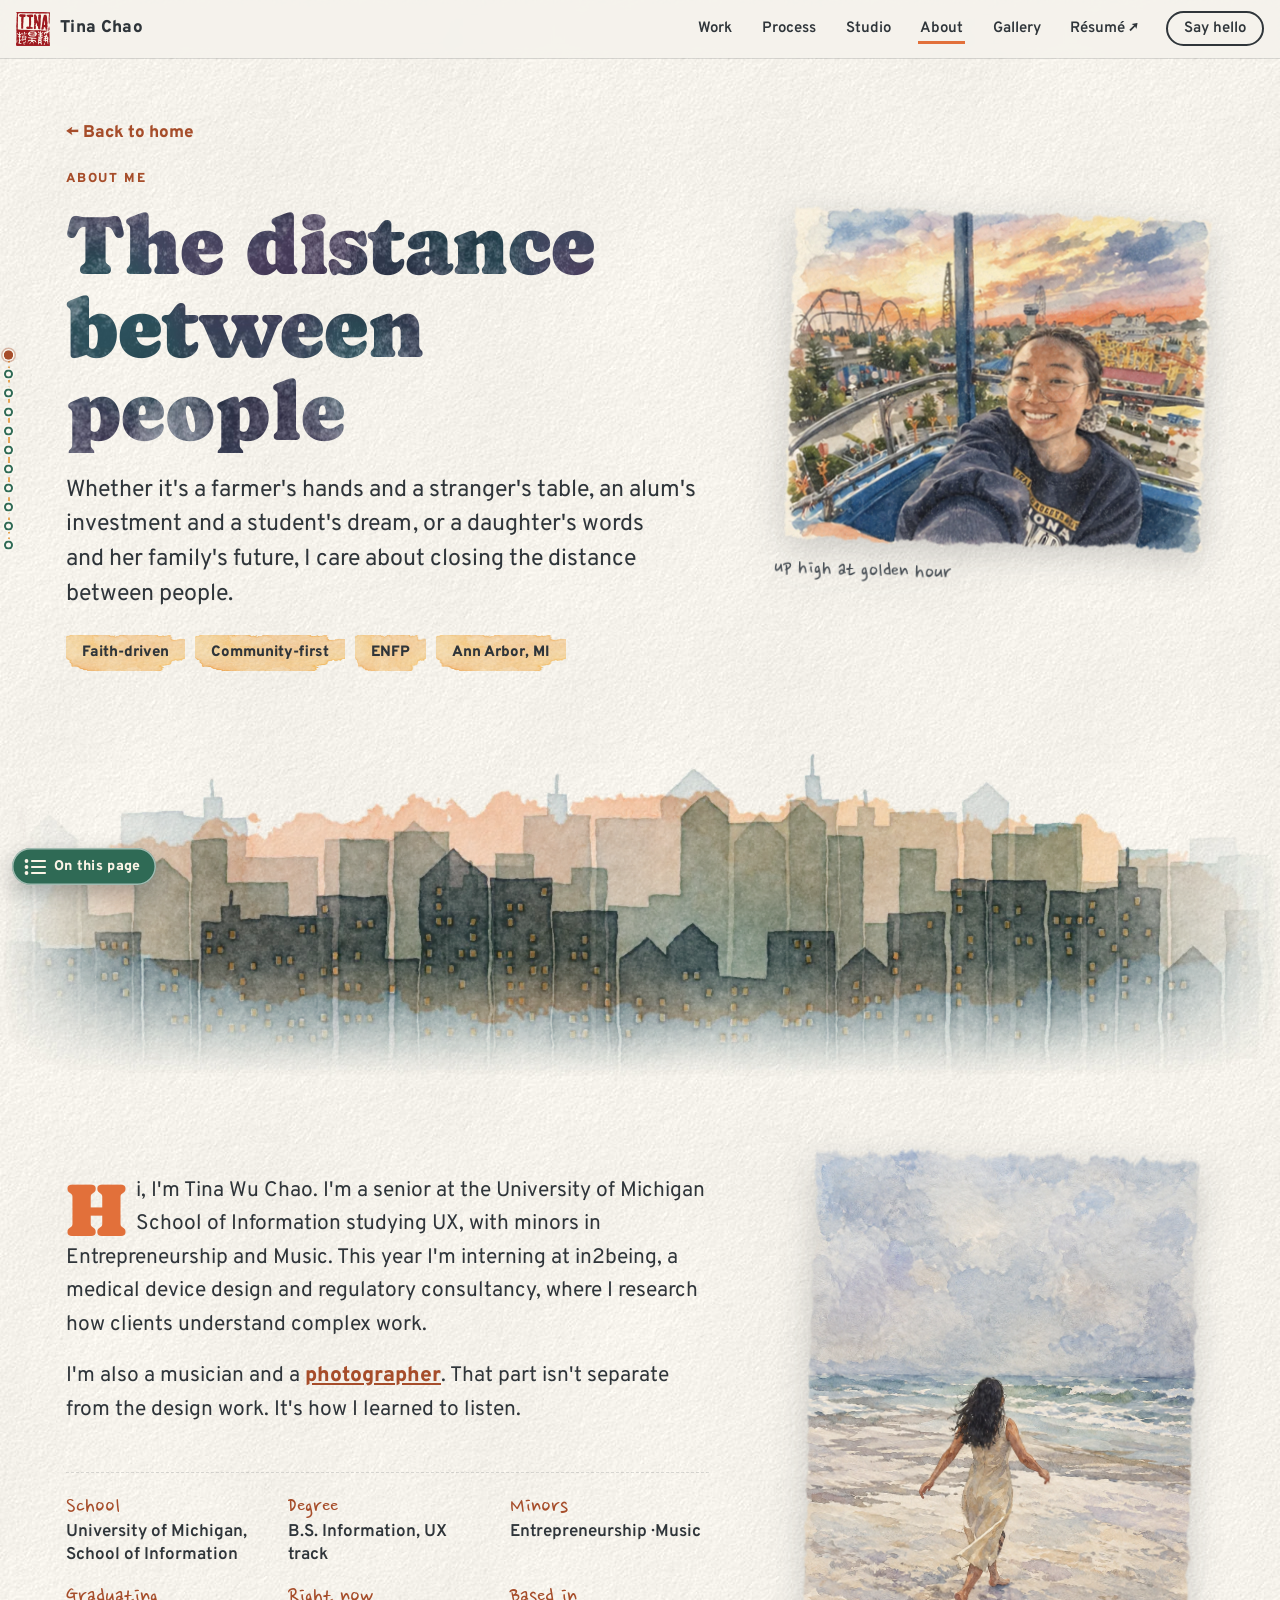
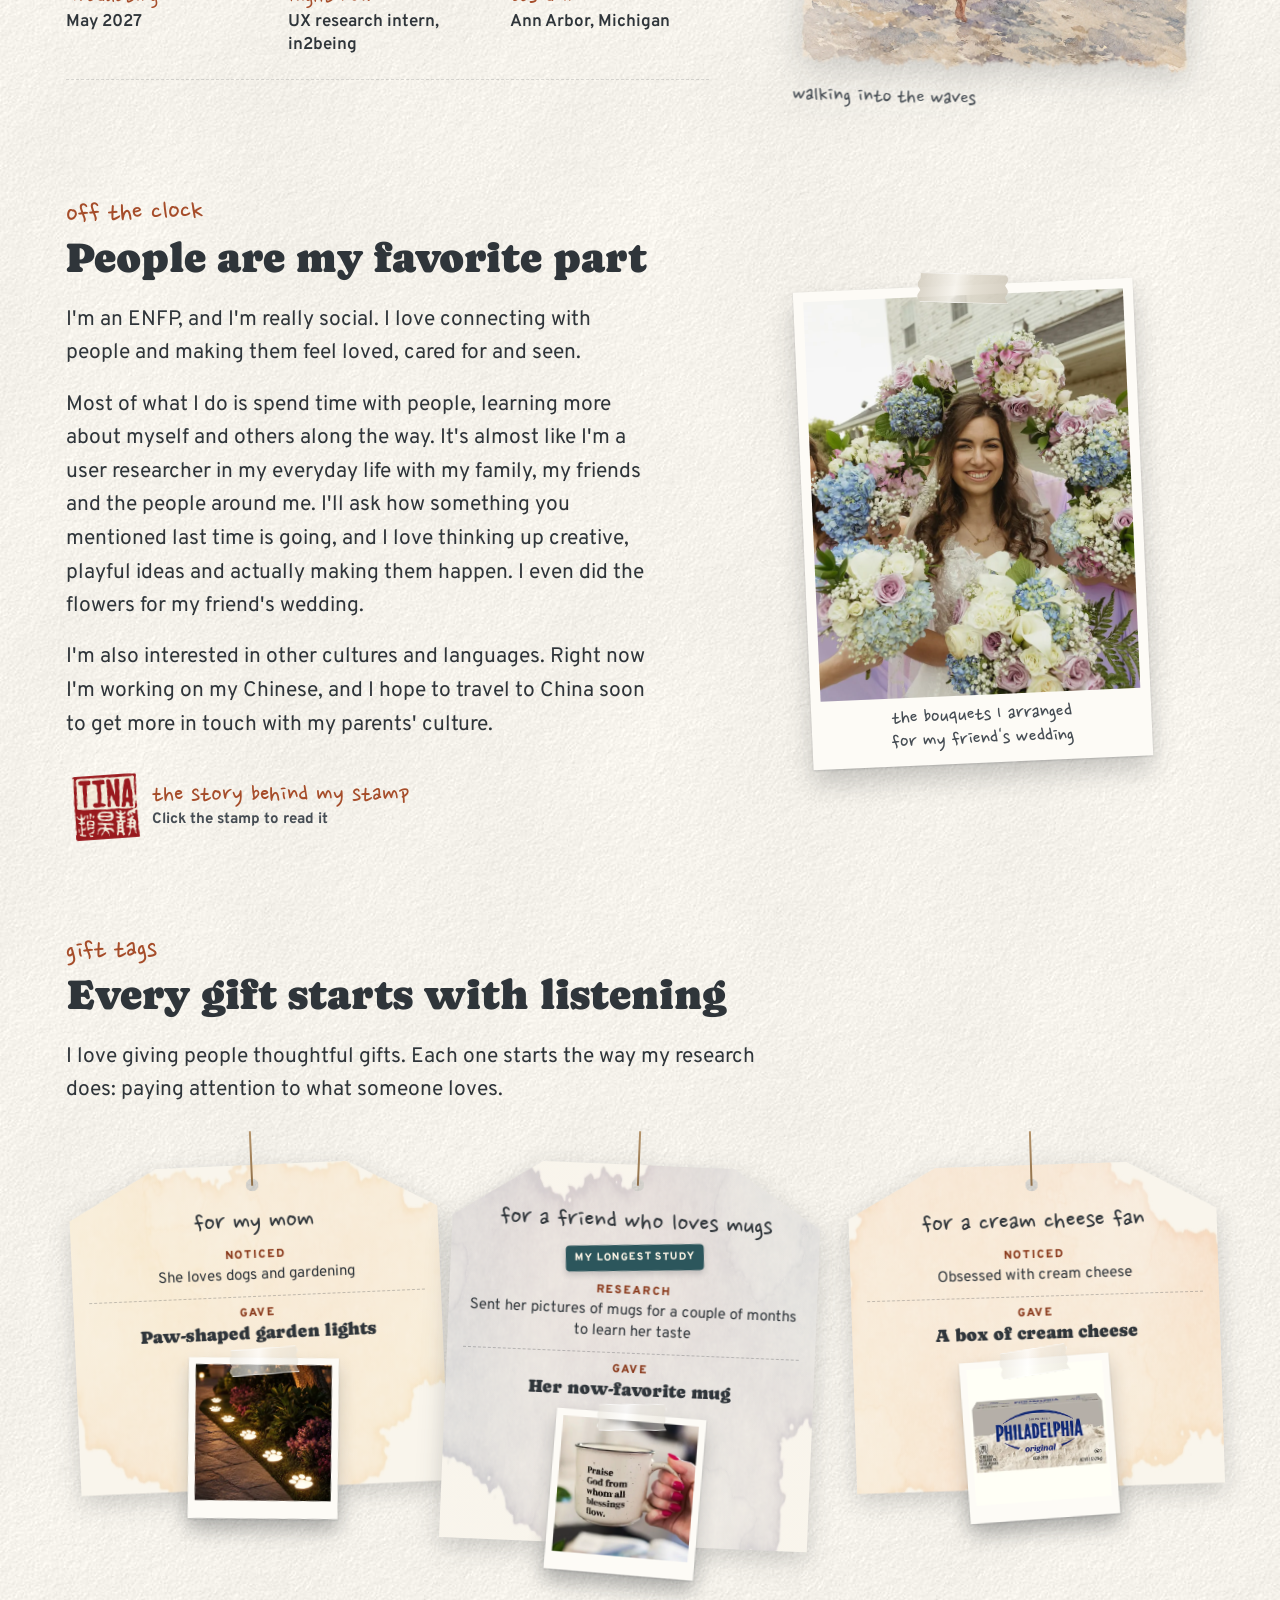
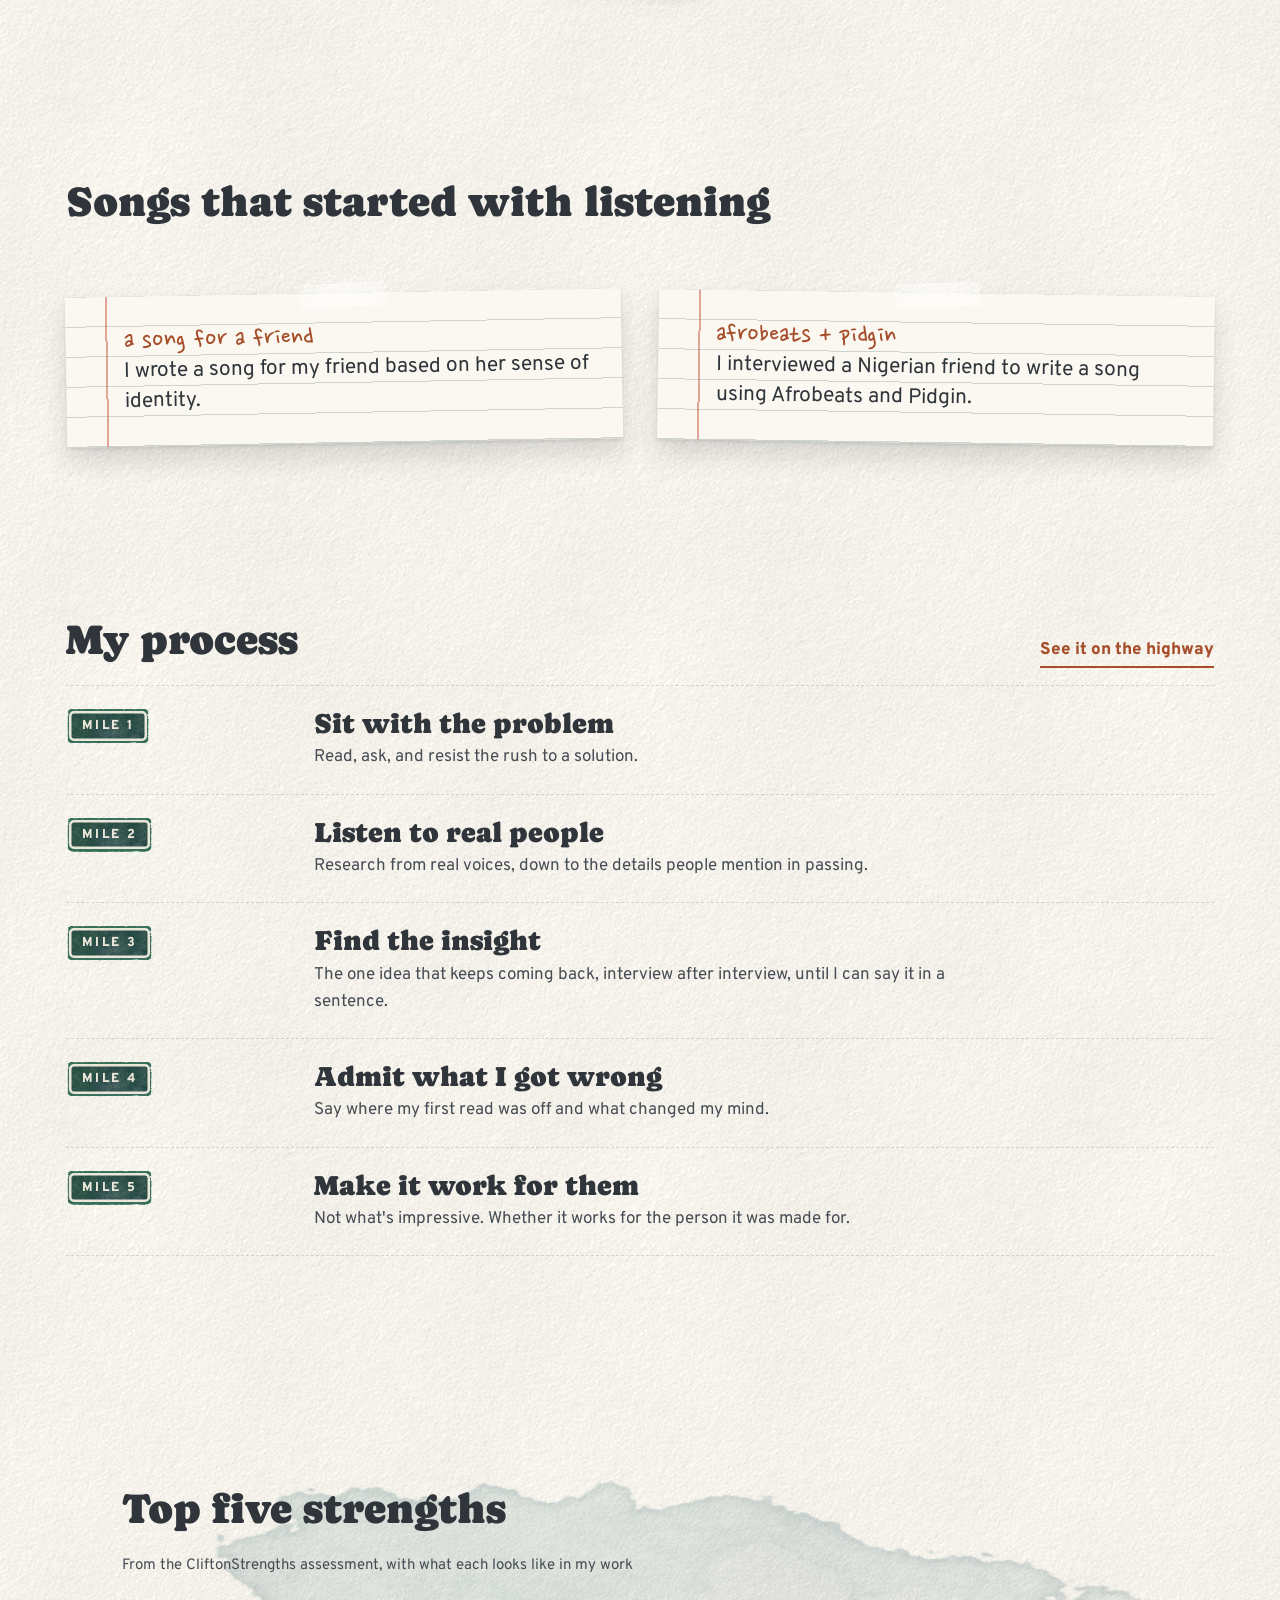
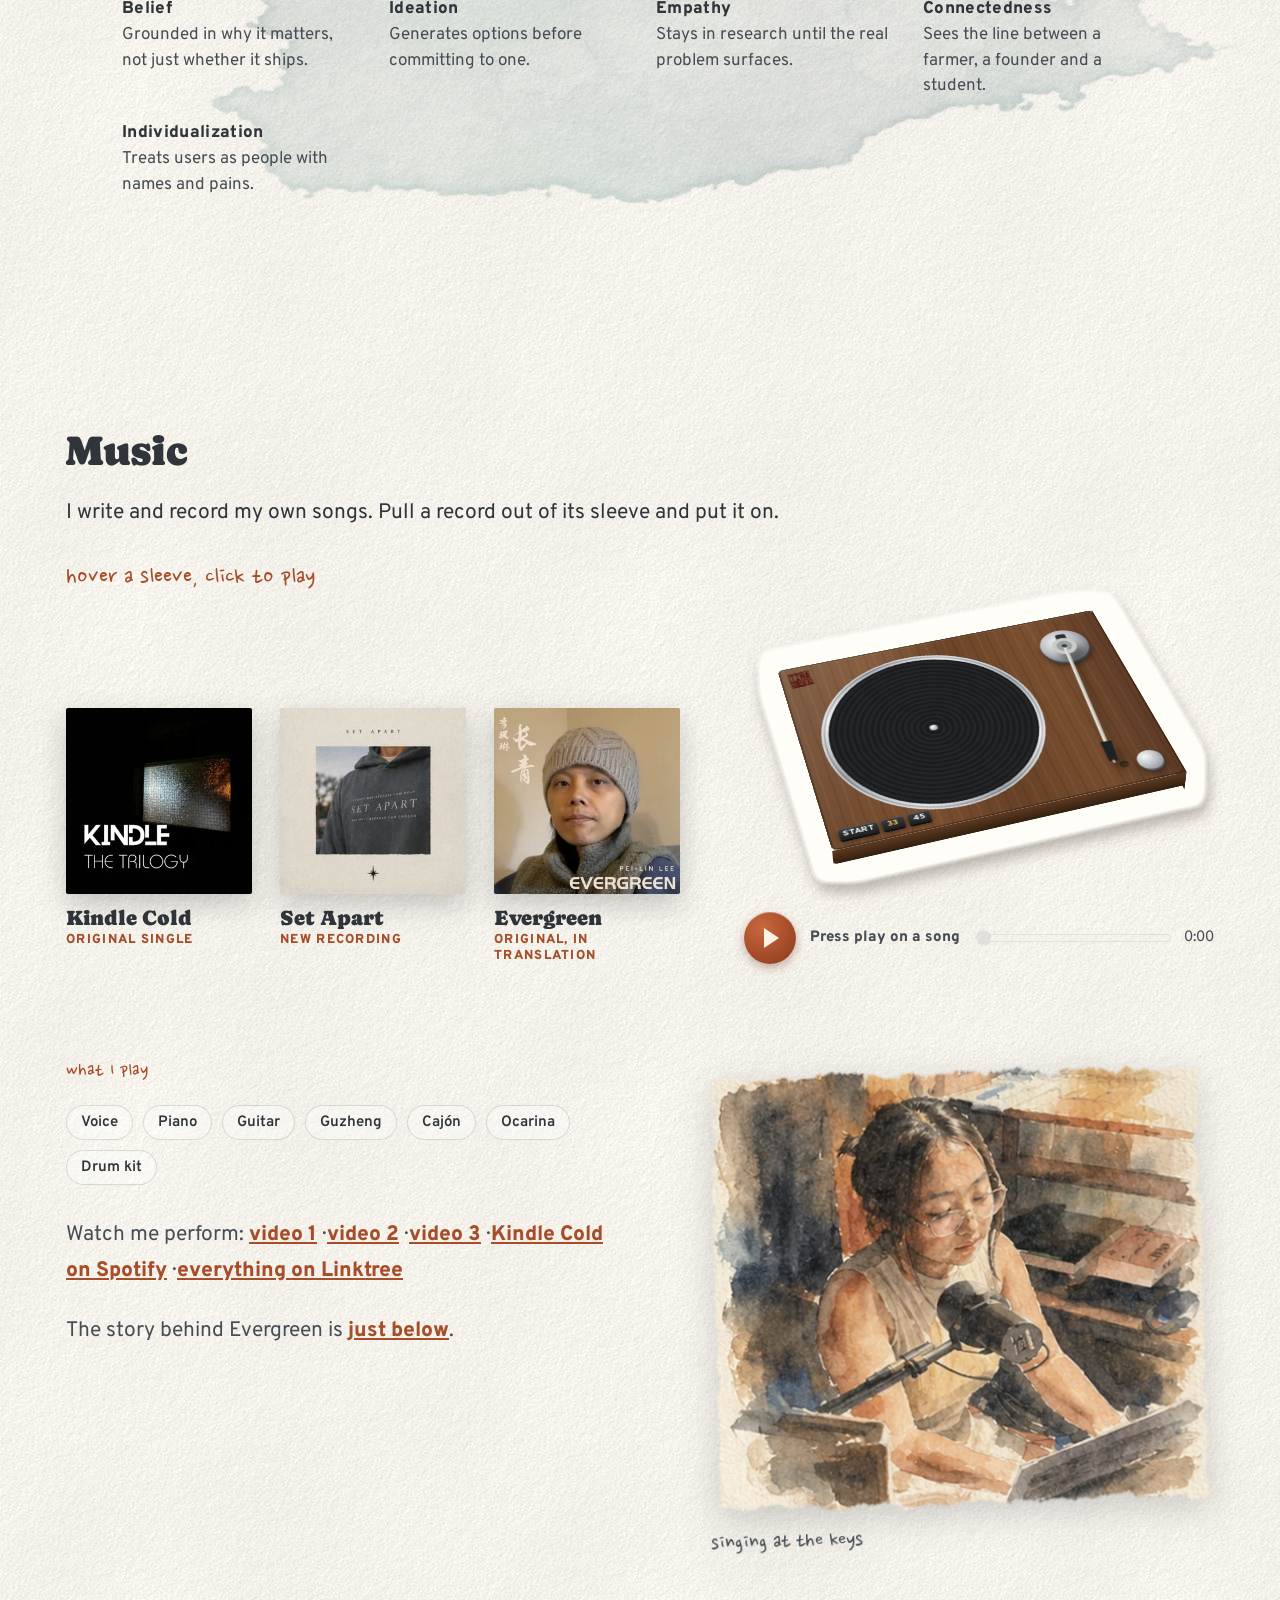
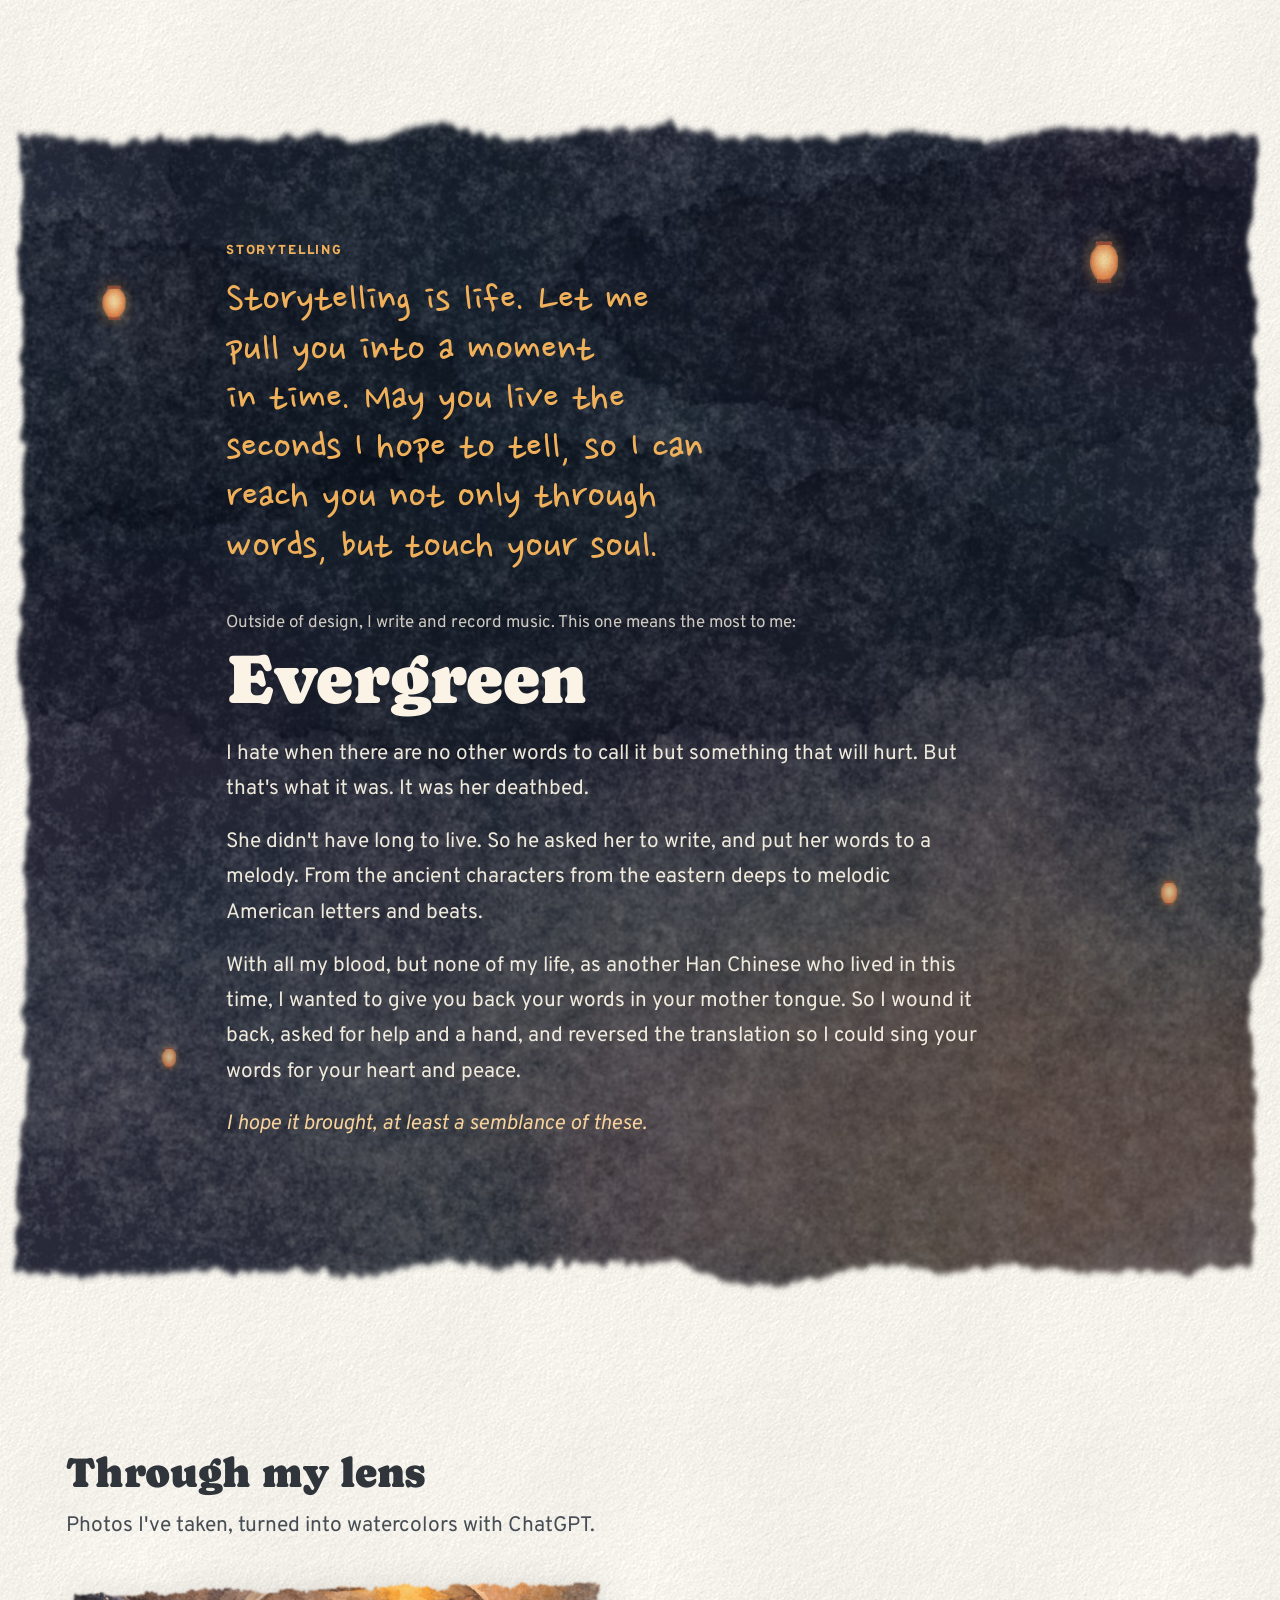
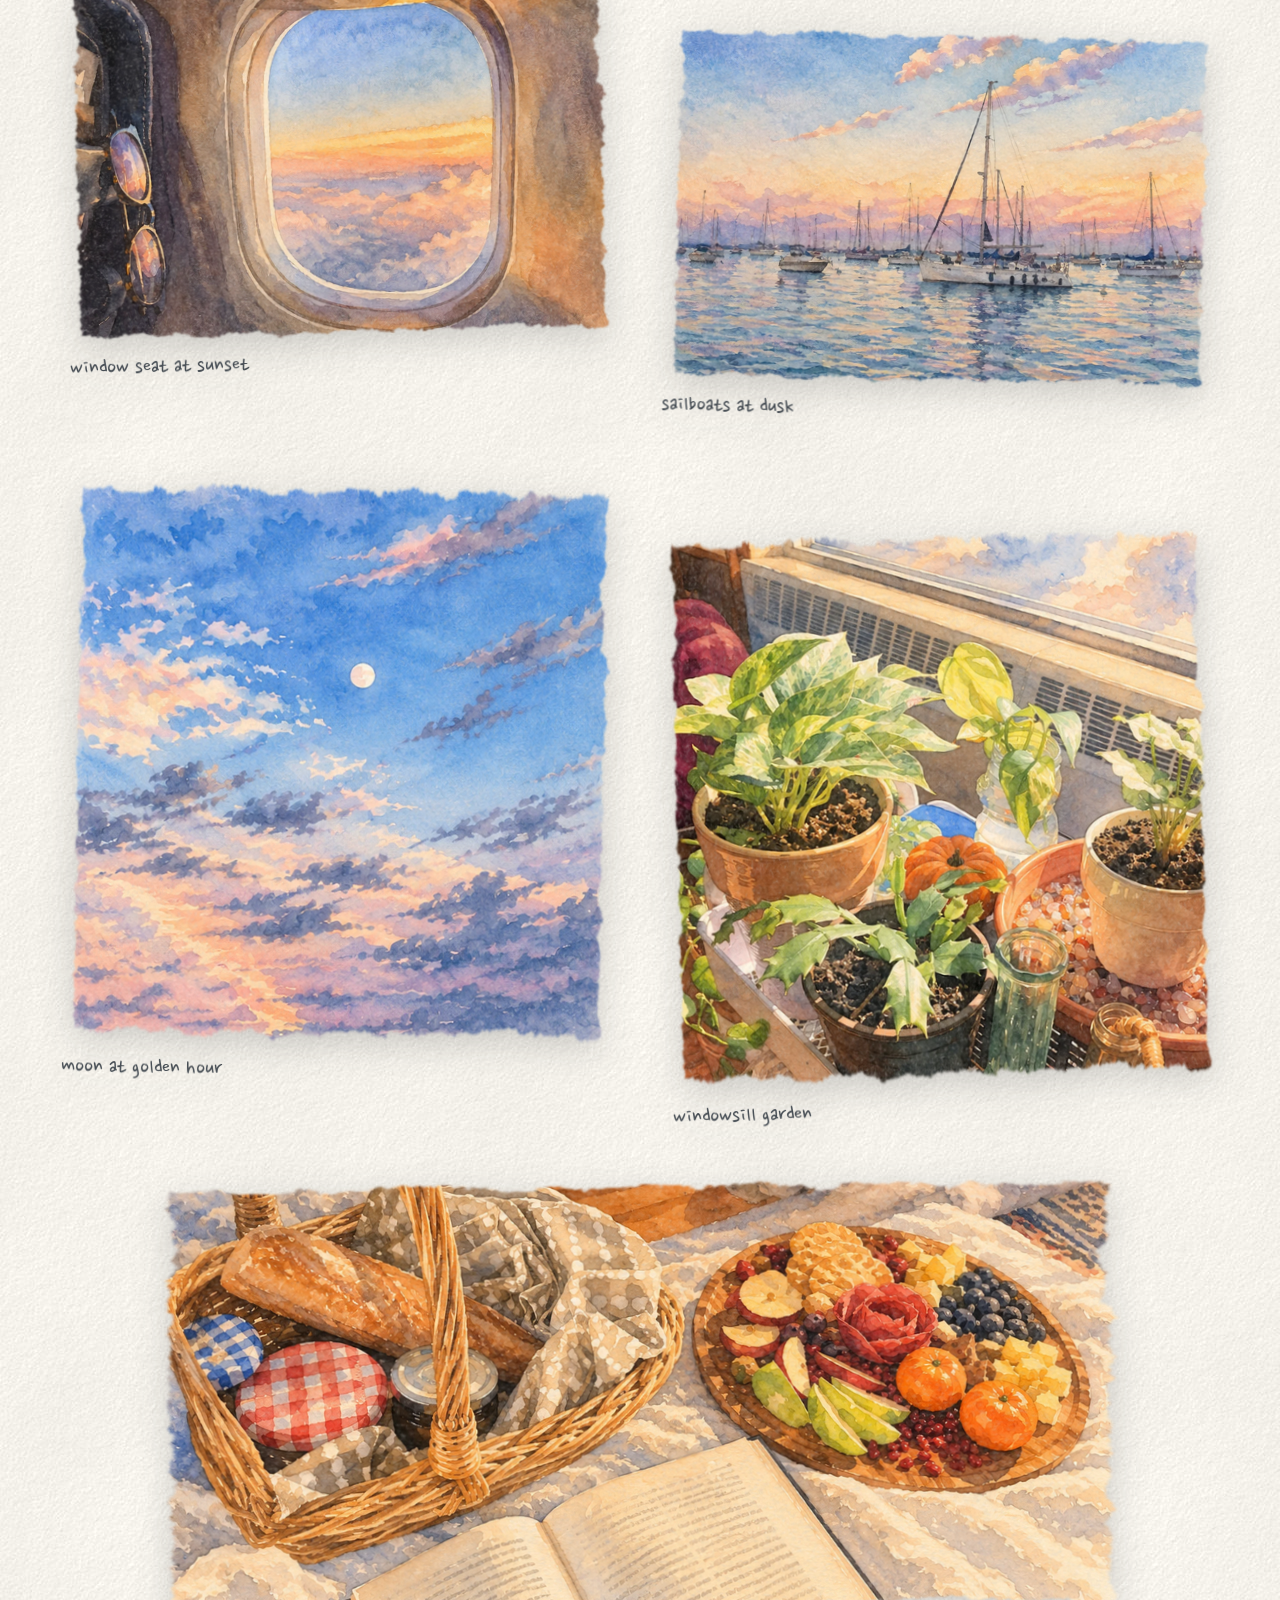
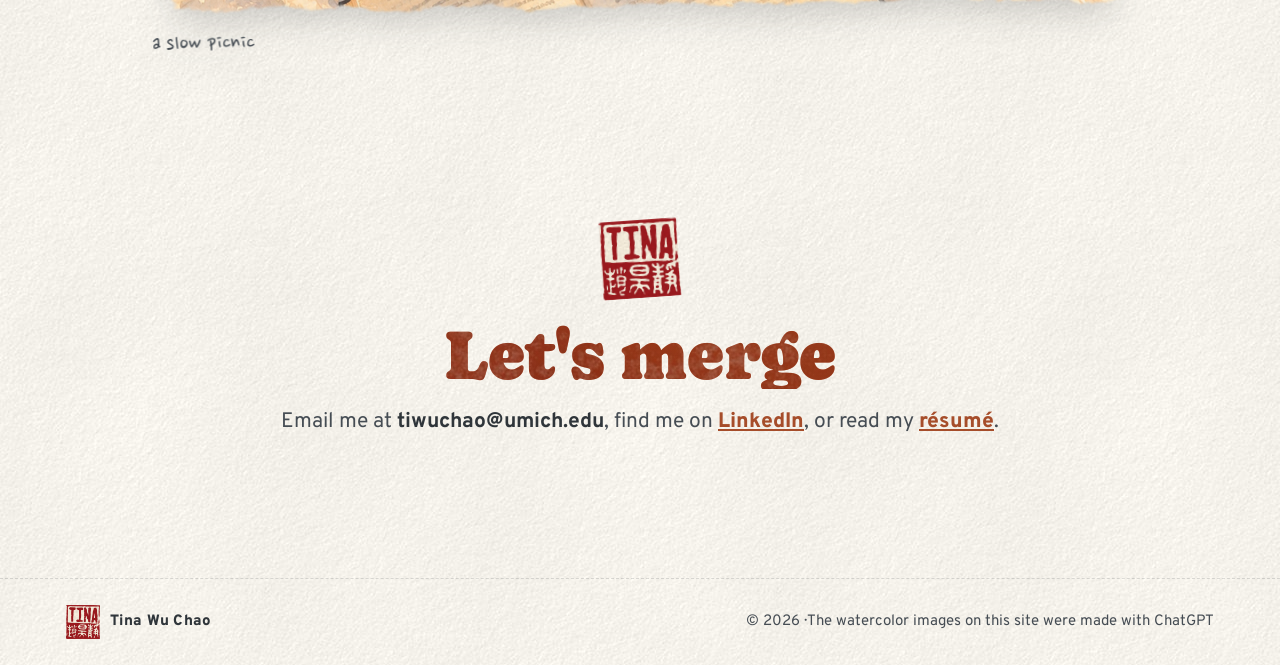
==== commit 4ff0f472: "Home: U-M line, highway intro, Gallery link; case studies use the five home miles; Argus ChatGPT cre" ====
--- a/about.html
+++ b/about.html
@@ -113,6 +113,22 @@
       <p>I'm an ENFP, and I'm really social. I love connecting with people and making them feel loved, cared for and seen.</p>
       <p>Most of what I do is spend time with people, learning more about myself and others along the way. It's almost like I'm a user researcher in my everyday life with my family, my friends and the people around me. I'll ask how something you mentioned last time is going, and I love thinking up creative, playful ideas and actually making them happen. I even did the flowers for my friend's wedding.</p>
       <p>I'm also interested in other cultures and languages. Right now I'm working on my Chinese, and I hope to travel to China soon to get more in touch with my parents' culture.</p>
+      <div class="stamp-story-wrap">
+        <button class="stamp-btn" type="button" aria-expanded="false" aria-controls="stampStory">
+          <img src="images/seal.png" alt="" width="256" height="256">
+          <span><span class="hand">the story behind my stamp</span><span class="stamp-hint">Click the stamp to read it</span></span>
+        </button>
+        <div class="stamp-story" id="stampStory" role="region" aria-label="The story behind my stamp" hidden>
+          <img class="stamp-imprint" src="images/seal.png" alt="My stamp: TINA on top, my Chinese name underneath, in red ink." width="256" height="256">
+          <div class="stamp-text">
+            <h3>The story behind my stamp</h3>
+            <p>When I was little, my parents had a stamp made for me while our family was in China. My older brother got one too, except his said “Bernard is awesome.” Being seven years younger, I wasn't quite old enough to make those kinds of executive decisions.</p>
+            <p>Mine had my English name, Tina, on top and my Chinese name underneath.</p>
+            <p>My brother's and my Chinese names come from the same four-character expression, <span lang="zh-Hans">宁静致远</span> (níng jìng zhì yuǎn), which speaks to finding the clarity and stillness to pursue far-reaching goals. His name contains <span lang="zh-Hans">宁</span>, and mine contains <span lang="zh-Hans">静</span>.</p>
+            <p>Years later, that childhood stamp became my portfolio logo. It's a little piece of my family and my history that I get to carry into the work I do today.</p>
+          </div>
+        </div>
+      </div>
     </div>
     <div class="people-side">
     <figure class="wed-photo">
--- a/css/site.css
+++ b/css/site.css
@@ -1055,7 +1055,7 @@
 .toc-head svg, .toc-toggle svg { flex: none; width: 26px; height: 18px; }
 .toc-list { position: relative; list-style: none; margin: 0; padding: 0; display: grid; gap: 3px; }
 .toc-list::before { content: ""; position: absolute; left: 12px; top: 14px; bottom: 14px; border-left: 2.5px dashed rgba(226, 150, 58, .85); }
-.toc-list a { display: grid; grid-template-columns: 26px 20px 1fr; align-items: center; gap: 8px; padding: 5px 4px 5px 0; border-radius: 6px;
+.toc-list a { display: grid; grid-template-columns: 26px 1fr; align-items: center; gap: 8px; padding: 5px 4px 5px 0; border-radius: 6px;
   color: var(--ink-soft); font-size: .875rem; font-weight: 600; line-height: 1.25; text-decoration: none; }
 .toc-mk { position: relative; display: grid; place-items: center; width: 26px; height: 22px; border-radius: 4px; background: var(--sign); color: #fff;
   font-size: .75rem; font-weight: 800; box-shadow: inset 0 0 0 1.5px rgba(255, 255, 255, .8), 0 0 0 2.5px #fbf8f1; }
@@ -1077,9 +1077,9 @@
   .toc { left: 6px; }
   .toc-panel { width: 66px; max-height: calc(100vh - 150px); overflow: hidden; padding: 14px 8px 10px; transition: width .28s cubic-bezier(.2, .7, .2, 1); }
   .toc-list a { gap: 6px; }
-  .toc-head span, .toc-lb { opacity: 0; white-space: nowrap; transition: opacity .15s ease; }
+  .toc-head span, .toc-lb, .toc-hide { opacity: 0; white-space: nowrap; transition: opacity .15s ease; }
   .toc:hover .toc-panel, .toc:focus-within .toc-panel { width: 240px; overflow-y: auto; }
-  .toc:hover .toc-head span, .toc:hover .toc-lb, .toc:focus-within .toc-head span, .toc:focus-within .toc-lb { opacity: 1; transition-delay: .1s; }
+  .toc:hover .toc-head span, .toc:hover .toc-lb, .toc:hover .toc-hide, .toc:focus-within .toc-head span, .toc:focus-within .toc-lb, .toc:focus-within .toc-hide { opacity: 1; transition-delay: .1s; }
 }
 @media (max-width: 1299.98px) {
   .toc { left: calc(12px + env(safe-area-inset-left, 0px)); bottom: calc(14px + env(safe-area-inset-bottom, 0px)); }
@@ -1097,17 +1097,22 @@
     display: grid; justify-items: center; gap: 10px; padding: 4px 2px; cursor: pointer; }
   .toc-rail::before { content: ""; position: absolute; left: 50%; top: 10px; bottom: 10px; border-left: 2px dashed rgba(226, 150, 58, .85); transform: translateX(-1px); }
   .toc-rail > span { position: relative; display: flex; align-items: center; height: 9px; }
-  .toc-rail b { position: absolute; left: 14px; top: 50%; transform: translateY(-50%); font-size: 13px; line-height: 1; font-weight: 400; white-space: nowrap; }
-  .toc-rail b { display: none; }   /* phones and tablets: circles only, so nothing covers the text */
   .toc-rail i { position: relative; width: 9px; height: 9px; border-radius: 50%; background: #fbf8f1;
     box-shadow: inset 0 0 0 2px var(--sign), 0 0 0 1.5px #fbf8f1; transition: background-color .2s ease, box-shadow .2s ease; }
   .toc-rail .done i { background: var(--sign); }
   .toc-rail .cur i { background: var(--rust); box-shadow: inset 0 0 0 2px var(--rust), 0 0 0 1.5px #fbf8f1, 0 0 0 3px rgba(166, 77, 42, .35); }
 }
-/* margins wide enough (1228px+): every circle shows its emoji */
-@media (min-width: 1228px) and (max-width: 1299.98px) {
-  .toc-rail b { display: block; }
-}
+/* Hide / Show page guide */
+.toc-hide { margin-left: auto; padding: 4px 10px; border: 1.5px solid rgba(166, 77, 42, .45); border-radius: 999px; background: transparent; cursor: pointer;
+  color: var(--rust); font: 700 .8125rem var(--f-body); line-height: 1.2; }
+.toc-hide:hover { background: rgba(166, 77, 42, .08); border-color: var(--rust); }
+.toc-show { display: none; }
+.toc.off { top: auto; left: calc(12px + env(safe-area-inset-left, 0px)); bottom: calc(14px + env(safe-area-inset-bottom, 0px)); width: auto; transform: none; }
+.toc.off::before, .toc.off .toc-panel, .toc.off .toc-toggle, .toc.off .toc-rail { display: none !important; }
+.toc.off .toc-show { display: inline-flex; align-items: center; gap: 6px; padding: 7px 12px 6px 9px; border: 0; border-radius: 999px; cursor: pointer;
+  background: rgba(251, 248, 241, .94); color: var(--ink); font: 700 .8125rem var(--f-body); box-shadow: inset 0 0 0 1.5px rgba(47, 106, 85, .5), 0 4px 14px rgba(30, 36, 42, .18); }
+.toc.off .toc-show:hover { box-shadow: inset 0 0 0 1.5px var(--sign), 0 4px 14px rgba(30, 36, 42, .22); }
+.toc-show svg { flex: none; width: 20px; height: 14px; color: var(--sign); }
 @media (prefers-reduced-motion: reduce) { .toc-panel, .toc-head span, .toc-lb, .toc-rail i { transition: none !important; } }
 @media print { .toc { display: none; } }
 .gift-tag.gt-wash-gold { --wash: url("../images/wash-gold.webp"); }
@@ -1199,3 +1204,55 @@
 .gal-lightbox .gl-cap { margin: 0; font-weight: 700; }
 .gal-lightbox .gl-close { font: 800 var(--t-s) var(--f-body); color: #fbf4e6; background: none; border: 2px solid currentColor; border-radius: 999px; padding: 6px 16px; cursor: pointer; }
 @media (prefers-reduced-motion: reduce) { .gal-open img { transition: none; } .gal-open:hover img { transform: none; } }
+
+/* ---- home: University of Michigan line and the highway intro in the hero card ---- */
+.hero-school { margin: .45rem 0 0; font-weight: 800; font-size: clamp(1.02rem, 1.6vw, 1.18rem); letter-spacing: .01em; color: var(--ink); }
+.hero-road { display: flex; align-items: flex-start; gap: 9px; max-width: 52ch; text-wrap: pretty; margin: -.4rem 0 1.4rem; font-size: var(--t-s); line-height: 1.45; color: var(--ink); }
+.hero-road svg { flex: none; width: 20px; height: 20px; margin-top: 1px; color: var(--sign); }
+.hero-road a { color: #7a2f15; font-weight: 800; text-decoration: underline; text-decoration-thickness: 1.5px; text-underline-offset: 3px; }
+/* ---- home: a peek at the Gallery under the About section ---- */
+.gallery-peek { display: flex; align-items: center; gap: clamp(16px, 3vw, 28px); margin-top: clamp(28px, 4vw, 44px); padding: 16px 22px 16px 16px;
+  border-radius: 10px; background: rgba(251, 248, 241, .85); box-shadow: inset 0 0 0 1.5px rgba(47, 106, 85, .35), 0 8px 20px rgba(30, 36, 42, .08);
+  color: var(--ink); text-decoration: none; transition: box-shadow .2s ease, transform .2s ease; }
+.gallery-peek:hover { box-shadow: inset 0 0 0 2px var(--sign), 0 10px 24px rgba(30, 36, 42, .14); transform: translateY(-2px); }
+.gallery-peek:focus-visible { outline: 3px solid var(--rust); outline-offset: 3px; }
+.gp-thumbs { display: flex; flex: none; }
+.gp-thumbs img { width: 76px; height: 76px; object-fit: cover; border-radius: 4px; border: 3px solid #fff; box-shadow: 0 3px 8px rgba(30, 36, 42, .18); }
+.gp-thumbs img + img { margin-left: -14px; }
+.gp-thumbs img:nth-child(odd) { transform: rotate(-3deg); } .gp-thumbs img:nth-child(even) { transform: rotate(3deg); }
+.gp-text { display: grid; gap: 2px; }
+.gp-text .hand { color: var(--rust); font-size: 1.5rem; line-height: 1; }
+.gp-text strong { font-size: 1.15rem; }
+.gp-sub { font-size: var(--t-s); color: var(--ink-soft); }
+@media (max-width: 560px) { .gallery-peek { flex-direction: column; align-items: flex-start; } .gp-thumbs img { width: 62px; height: 62px; } }
+/* ---- About: click the stamp to read its story ---- */
+.stamp-story-wrap { margin-top: 1.6rem; }
+.stamp-btn { display: inline-flex; align-items: center; gap: 14px; padding: 8px 18px 8px 8px; border: 0; border-radius: 12px; background: transparent; cursor: pointer; text-align: left; color: var(--ink); font: inherit; }
+.stamp-btn img { width: 64px; height: 64px; mix-blend-mode: multiply; transform: rotate(-4deg); transition: transform .2s ease; }
+.stamp-btn:hover img, .stamp-btn:focus-visible img { transform: rotate(-4deg) translateY(-3px) scale(1.04); }
+.stamp-btn:focus-visible { outline: 3px solid var(--rust); outline-offset: 2px; }
+.stamp-btn .hand { display: block; color: var(--rust); font-size: 1.7rem; line-height: 1; }
+.stamp-hint { display: block; font-size: var(--t-s); font-weight: 700; color: var(--ink-soft); }
+.stamp-btn[aria-expanded="true"] .stamp-hint { visibility: hidden; }
+.stamp-story { position: relative; display: grid; grid-template-columns: 120px 1fr; gap: 22px; align-items: start; margin-top: 12px; padding: clamp(20px, 3vw, 30px);
+  background: #fbf8f1 url("../images/paper.jpg"); background-size: 512px; border-radius: 6px; box-shadow: 0 1px 2px rgba(30, 36, 42, .14), 0 12px 28px rgba(30, 36, 42, .14);
+  transform-origin: top left; }
+.stamp-story[hidden] { display: none; }
+.stamp-imprint { width: 120px; height: 120px; mix-blend-mode: multiply; transform: rotate(-3deg); }
+.stamp-text h3 { margin: 0 0 8px; font-family: var(--f-display); font-weight: 400; font-size: var(--t-xl); }
+.stamp-text p { margin: 0 0 .8em; }
+.stamp-text p:last-child { margin: 0; }
+.stamp-story.opening { animation: paper-in .35s cubic-bezier(.2, .7, .2, 1) both; }
+.stamp-story.opening .stamp-imprint { animation: stamp-press .6s .15s cubic-bezier(.3, .7, .3, 1) both; }
+.stamp-story.opening .stamp-text { animation: ink-in .5s .45s ease both; }
+@keyframes paper-in { from { opacity: 0; transform: translateY(-8px) scaleY(.94); } to { opacity: 1; transform: none; } }
+@keyframes stamp-press {
+  0% { opacity: 0; transform: translateY(-26px) scale(1.35) rotate(-10deg); filter: blur(2px); }
+  55% { opacity: 1; transform: translateY(0) scale(.94) rotate(-3deg); filter: blur(.6px); }
+  75% { transform: scale(1.02) rotate(-3deg); filter: blur(0); }
+  100% { opacity: 1; transform: scale(1) rotate(-3deg); filter: none; } }
+@keyframes ink-in { from { opacity: 0; } to { opacity: 1; } }
+@media (max-width: 560px) { .stamp-story { grid-template-columns: 1fr; } .stamp-imprint { width: 96px; height: 96px; } }
+@media (prefers-reduced-motion: reduce) { .stamp-story.opening, .stamp-story.opening .stamp-imprint, .stamp-story.opening .stamp-text { animation: none; } .gallery-peek, .stamp-btn img { transition: none; } }
+.stamp-text [lang^="zh"] { white-space: nowrap; }
+.hero-road a { white-space: nowrap; }
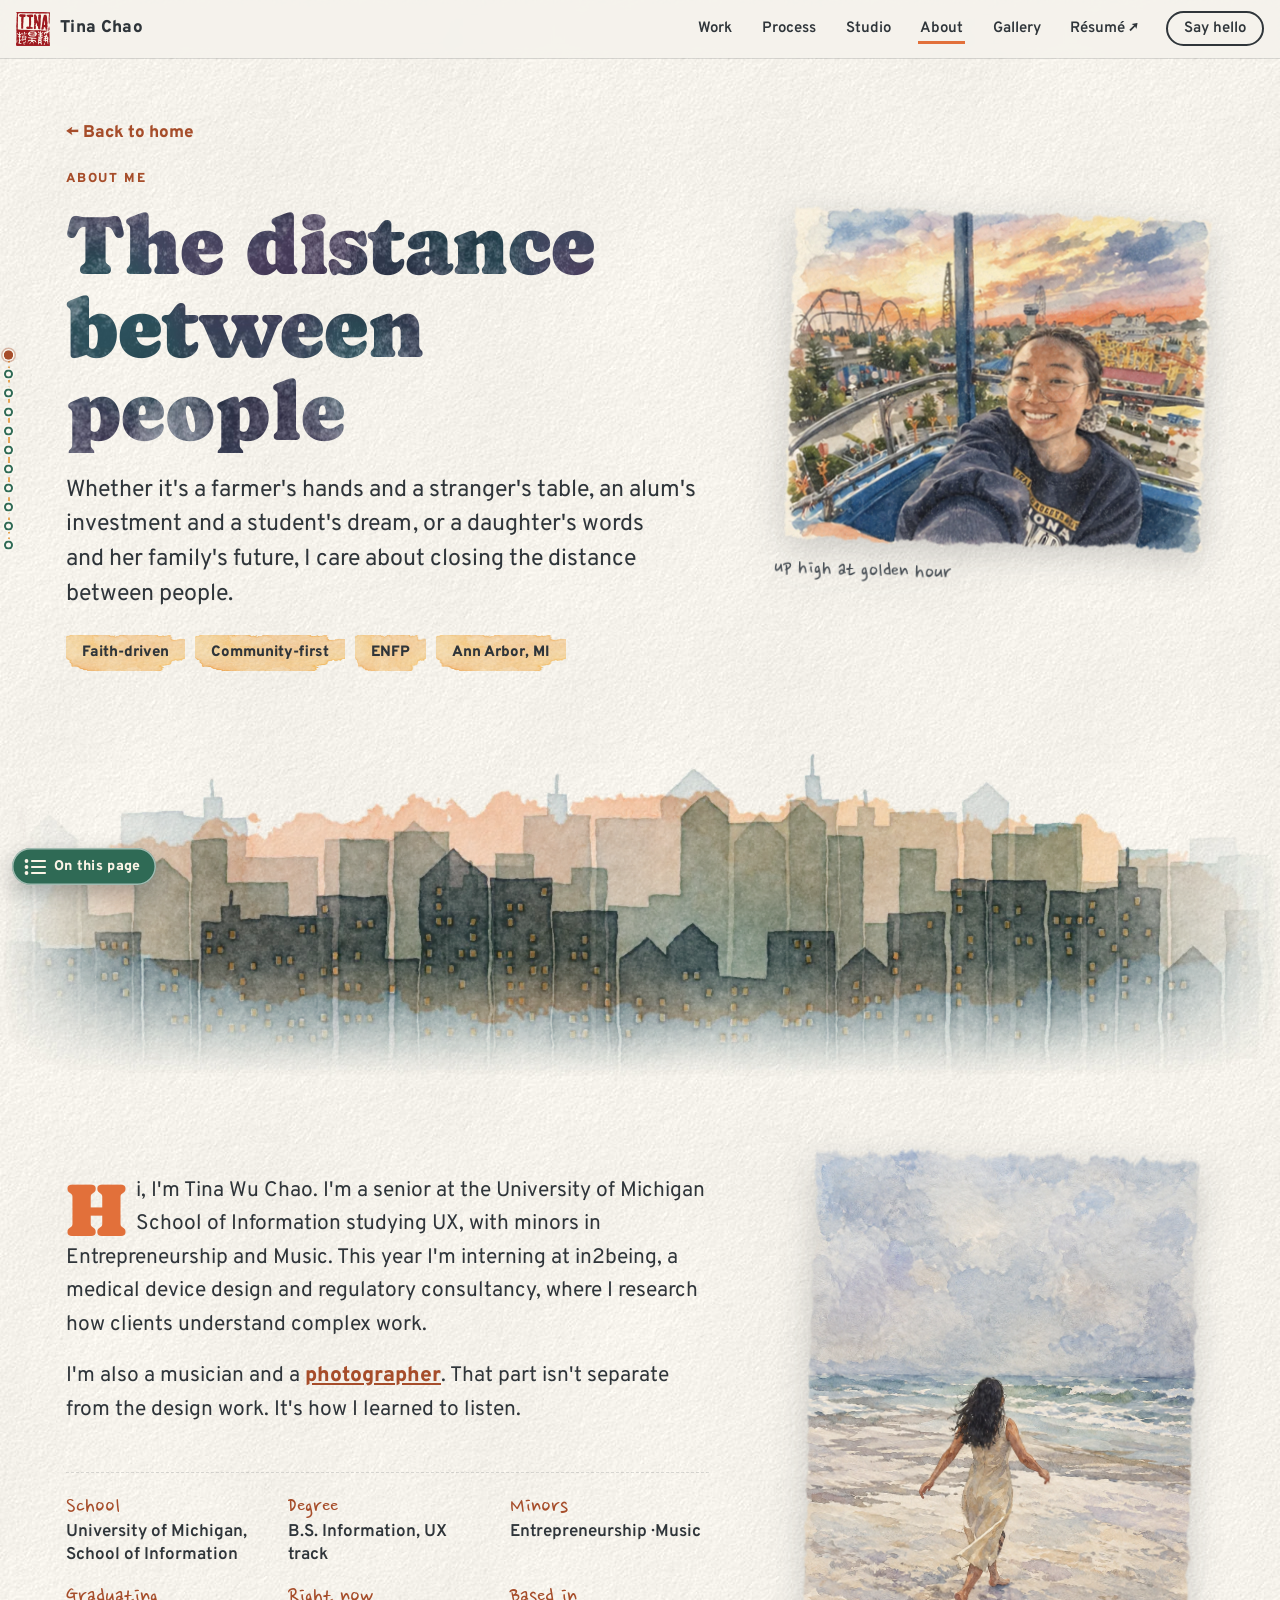
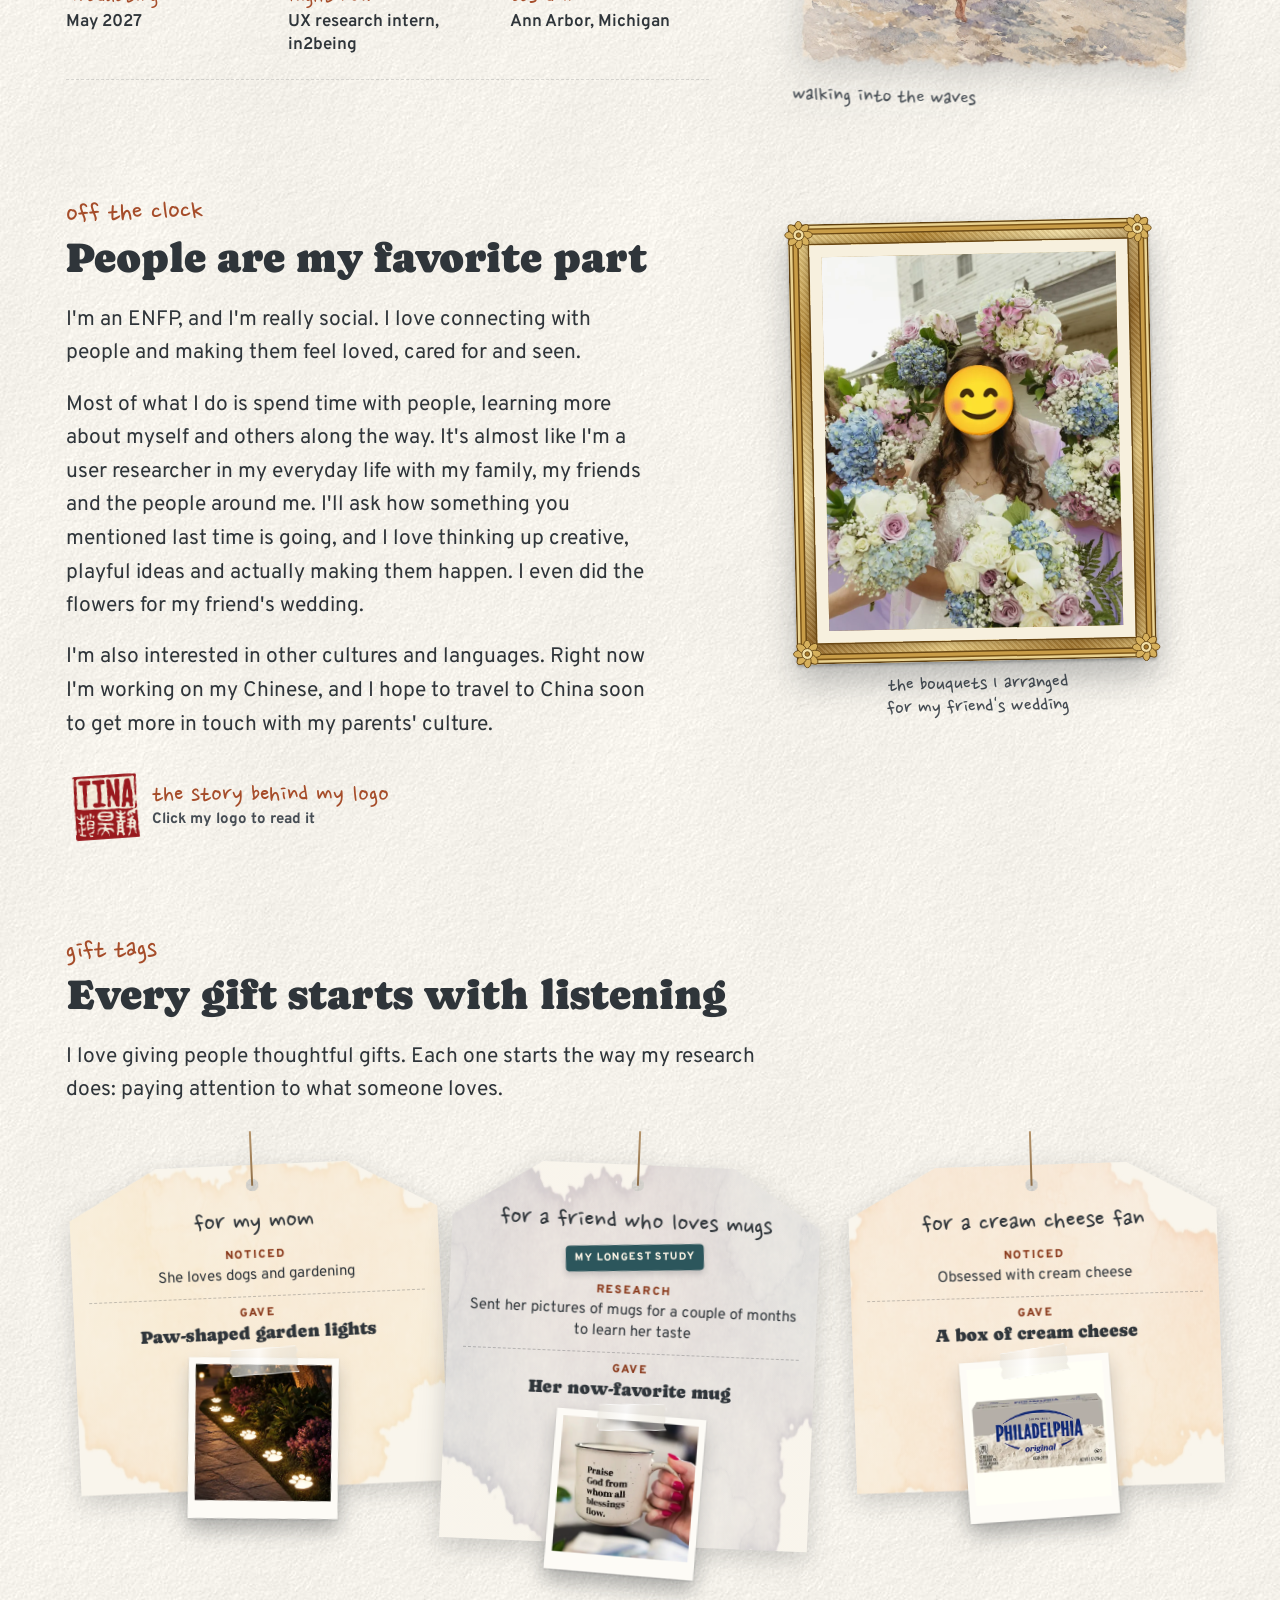
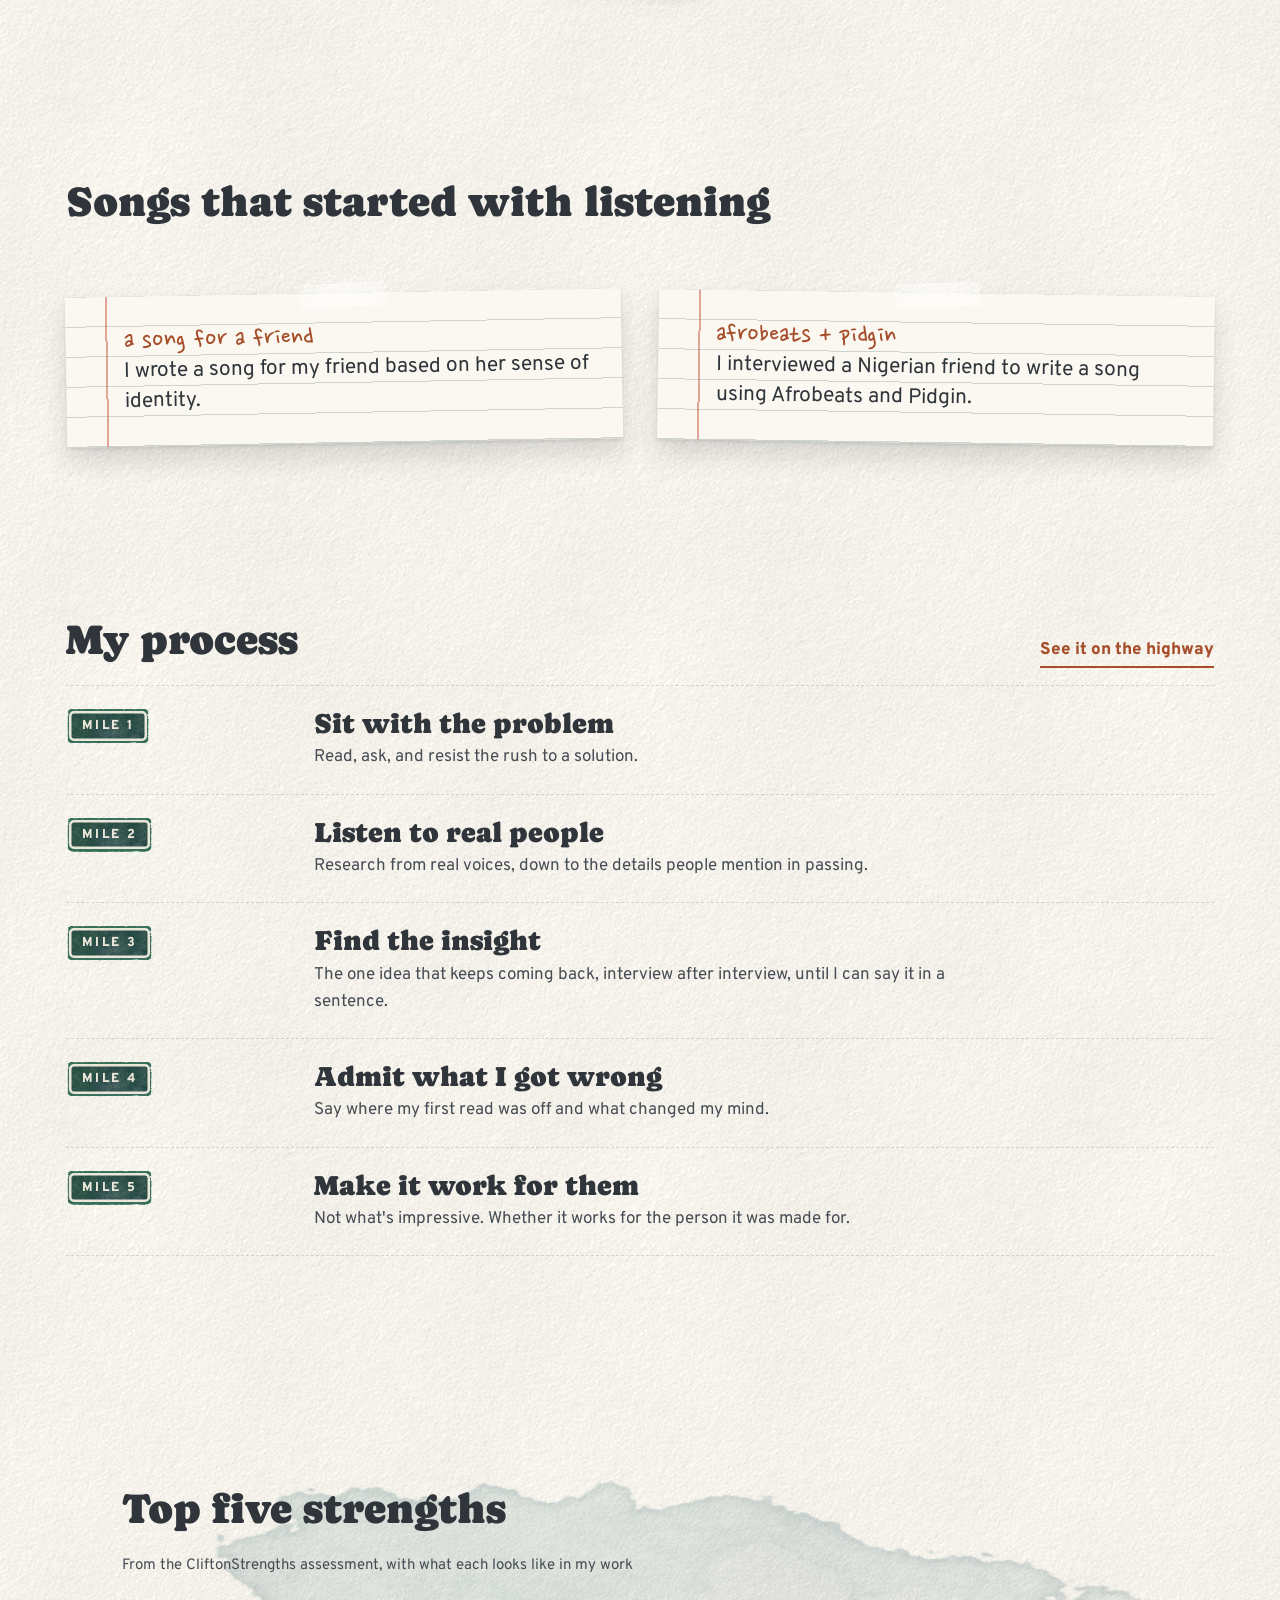
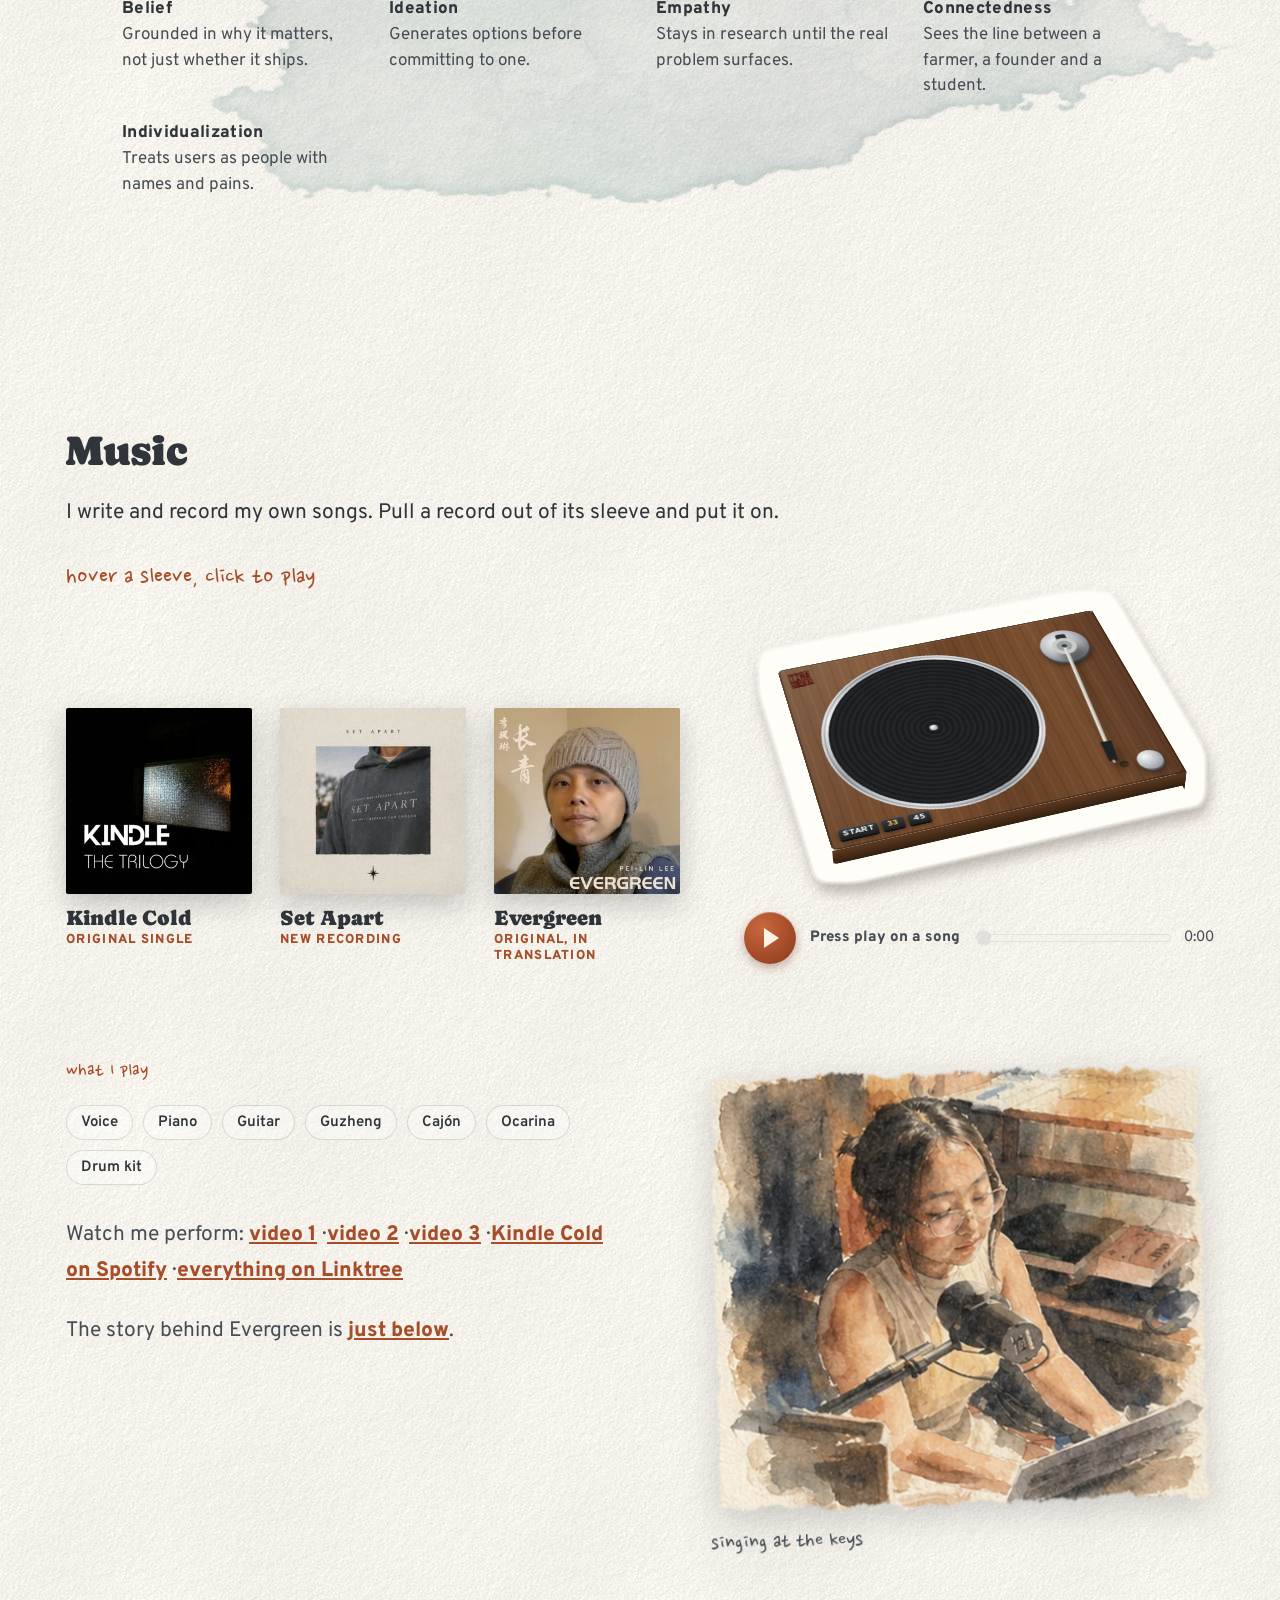
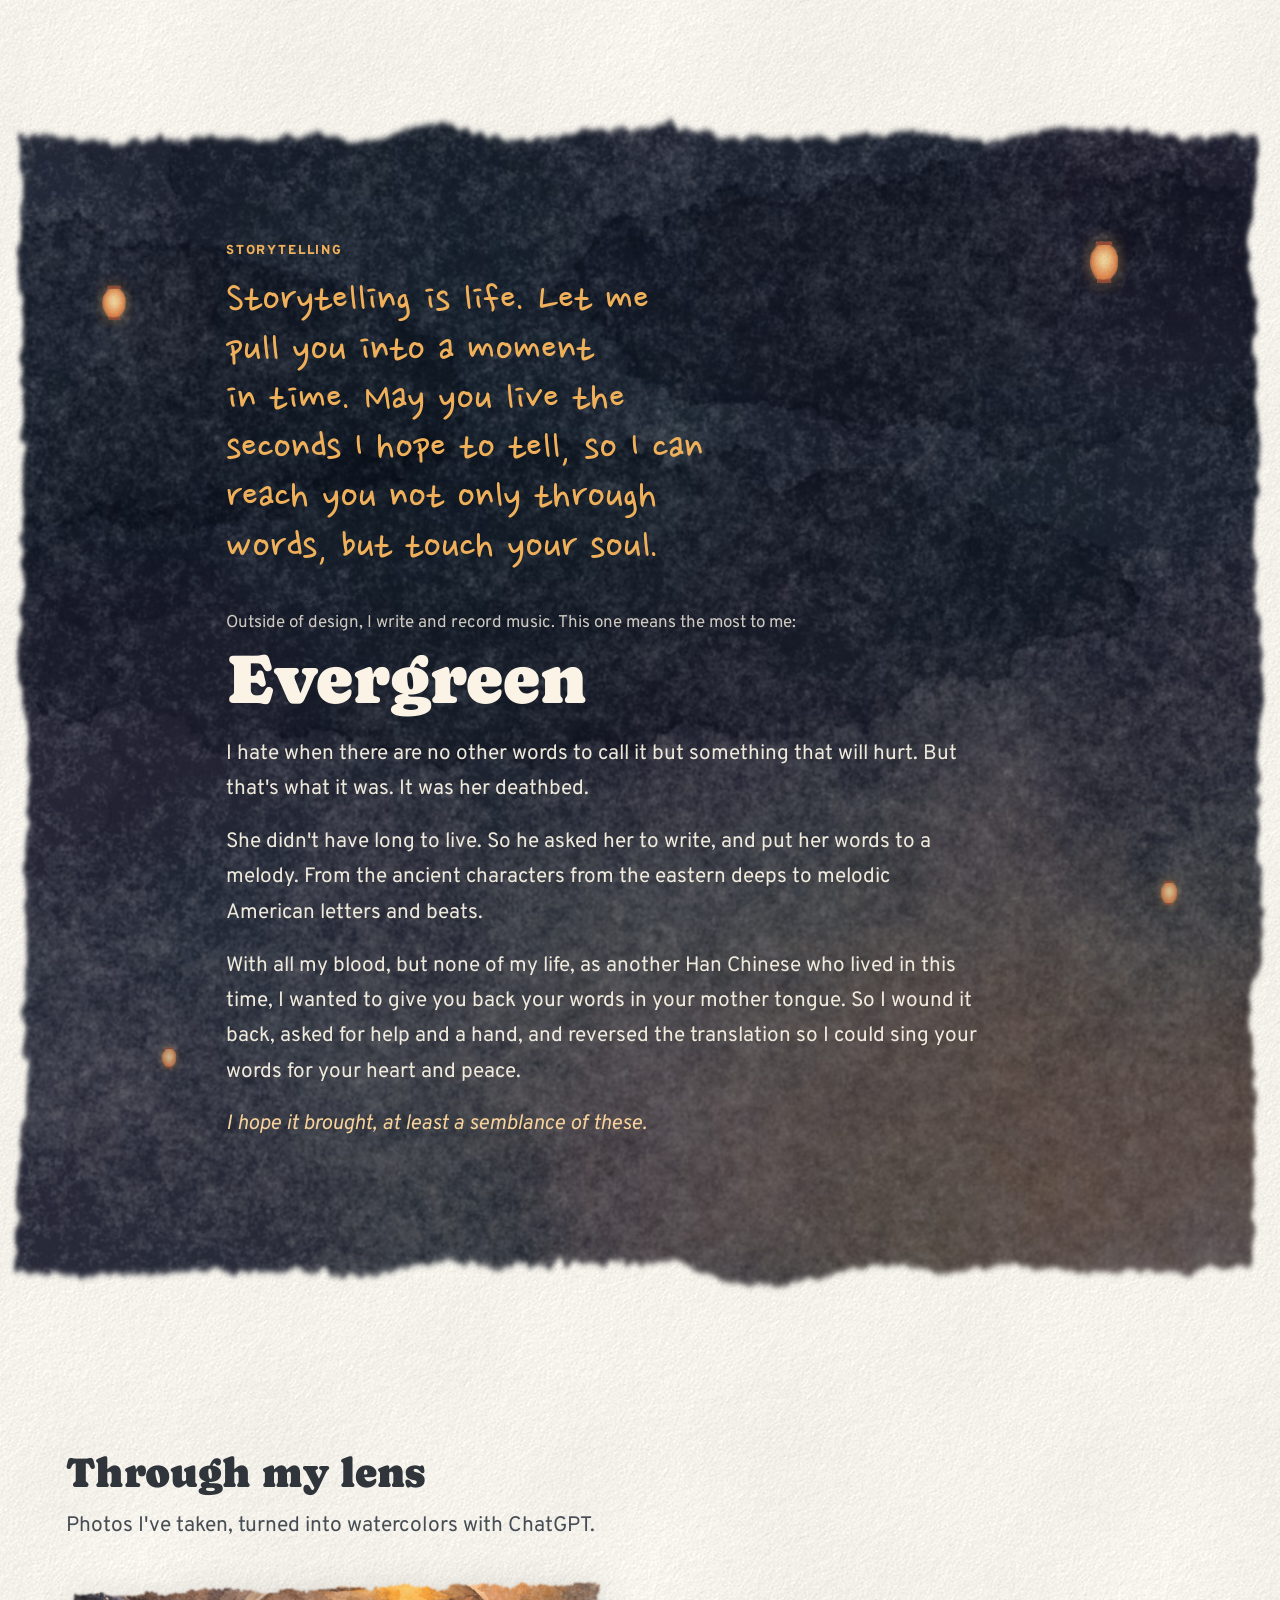
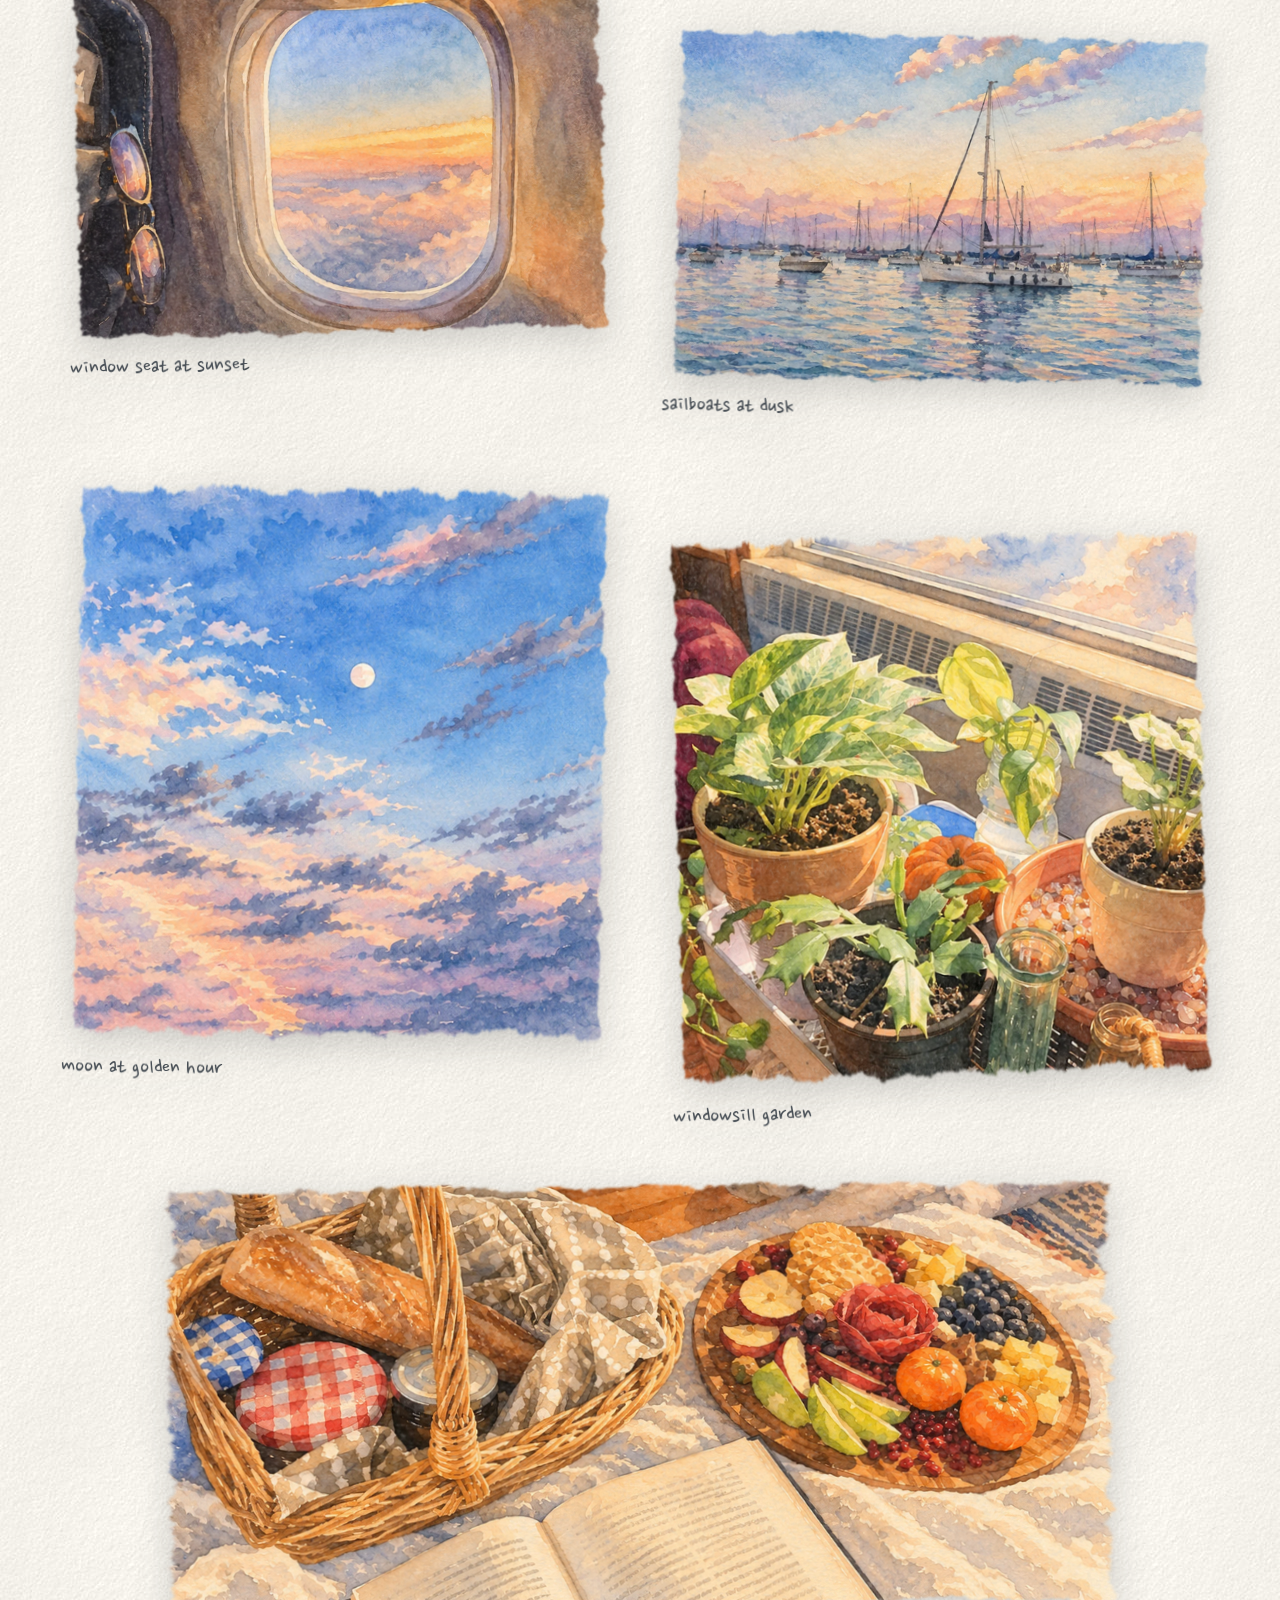
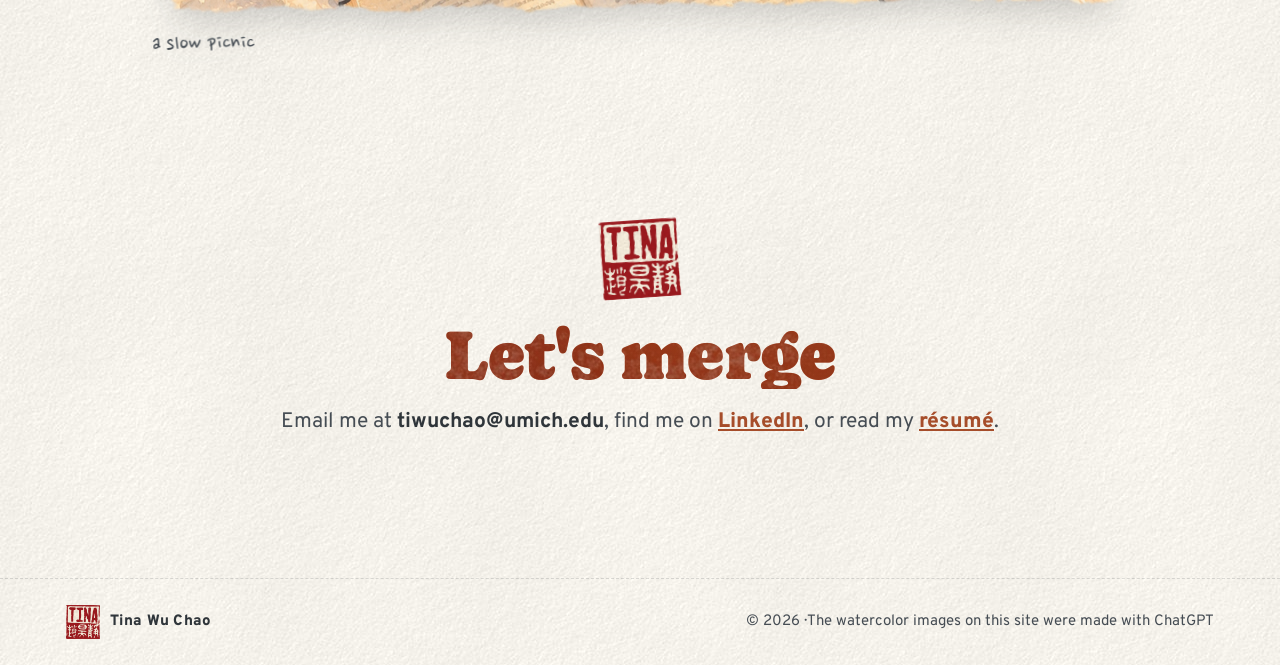
==== commit 6d41217c: "Logo story, phone page guide, three Gallery pieces, framed wedding photo, emoji faces, tinawuchao.co" ====
--- a/about.html
+++ b/about.html
@@ -13,8 +13,8 @@
 <meta property="og:site_name" content="Tina Chao">
 <meta property="og:title" content="About Tina Chao">
 <meta property="og:description" content="Tina Chao, a UX researcher at the University of Michigan: the people I love, the songs I write, and the photos I take.">
-<meta property="og:url" content="https://tiwuchao.github.io/Tina_Chao_Portfolio/about.html">
-<meta property="og:image" content="https://tiwuchao.github.io/Tina_Chao_Portfolio/images/og/about.jpg">
+<meta property="og:url" content="https://tinawuchao.com/about.html">
+<meta property="og:image" content="https://tinawuchao.com/images/og/about.jpg">
 <meta property="og:image:width" content="1200">
 <meta property="og:image:height" content="630">
 <meta property="og:image:alt" content="Watercolor portrait of Tina smiling">
@@ -22,7 +22,7 @@
 <link rel="preconnect" href="https://fonts.googleapis.com">
 <link rel="preconnect" href="https://fonts.gstatic.com" crossorigin>
 <link rel="stylesheet" href="https://fonts.googleapis.com/css2?family=Caprasimo&family=Nanum+Pen+Script&family=Overpass:ital,wght@0,400;0,600;0,800;1,400&display=swap">
-<link rel="stylesheet" href="css/site.css?v=20261106c">
+<link rel="stylesheet" href="css/site.css?v=20261111d">
 <style>.tt-sticker { filter: url(#sticker-cut); }</style>
 </head>
 <body>
@@ -113,26 +113,26 @@
       <p>I'm an ENFP, and I'm really social. I love connecting with people and making them feel loved, cared for and seen.</p>
       <p>Most of what I do is spend time with people, learning more about myself and others along the way. It's almost like I'm a user researcher in my everyday life with my family, my friends and the people around me. I'll ask how something you mentioned last time is going, and I love thinking up creative, playful ideas and actually making them happen. I even did the flowers for my friend's wedding.</p>
       <p>I'm also interested in other cultures and languages. Right now I'm working on my Chinese, and I hope to travel to China soon to get more in touch with my parents' culture.</p>
-      <div class="stamp-story-wrap">
+    </div>
+    <div class="stamp-story-wrap">
         <button class="stamp-btn" type="button" aria-expanded="false" aria-controls="stampStory">
           <img src="images/seal.png" alt="" width="256" height="256">
-          <span><span class="hand">the story behind my stamp</span><span class="stamp-hint">Click the stamp to read it</span></span>
+          <span><span class="hand">the story behind my logo</span><span class="stamp-hint">Click my logo to read it</span></span>
         </button>
-        <div class="stamp-story" id="stampStory" role="region" aria-label="The story behind my stamp" hidden>
-          <img class="stamp-imprint" src="images/seal.png" alt="My stamp: TINA on top, my Chinese name underneath, in red ink." width="256" height="256">
+        <div class="stamp-story" id="stampStory" role="region" aria-label="The story behind my logo" hidden>
+          <img class="stamp-imprint" src="images/seal.png" alt="My logo: a red stamp with TINA on top and my Chinese name underneath." width="256" height="256">
           <div class="stamp-text">
-            <h3>The story behind my stamp</h3>
-            <p>When I was little, my parents had a stamp made for me while our family was in China. My older brother got one too, except his said “Bernard is awesome.” Being seven years younger, I wasn't quite old enough to make those kinds of executive decisions.</p>
+            <h3>The story behind my logo</h3>
+            <p>My logo started as a stamp. When I was little, my parents had it made for me while our family was in China. My older brother got one too, except his said “Bernard is awesome.” Being seven years younger, I wasn't quite old enough to make those kinds of executive decisions.</p>
             <p>Mine had my English name, Tina, on top and my Chinese name underneath.</p>
             <p>My brother's and my Chinese names come from the same four-character expression, <span lang="zh-Hans">宁静致远</span> (níng jìng zhì yuǎn), which speaks to finding the clarity and stillness to pursue far-reaching goals. His name contains <span lang="zh-Hans">宁</span>, and mine contains <span lang="zh-Hans">静</span>.</p>
-            <p>Years later, that childhood stamp became my portfolio logo. It's a little piece of my family and my history that I get to carry into the work I do today.</p>
+            <p>Years later, that childhood stamp became my logo. It's a little piece of my family and my history that I get to carry into the work I do today.</p>
           </div>
         </div>
-      </div>
     </div>
     <div class="people-side">
     <figure class="wed-photo">
-      <img src="images/wedding-flowers.webp" alt="My friend smiling in her wedding dress, framed by the bouquets I arranged: blue hydrangeas, lavender and cream roses, pink alstroemeria and baby's breath." width="640" height="800" loading="lazy">
+      <span class="wed-frame"><img src="images/wedding-flowers-e.webp" alt="My friend in her wedding dress, her face covered with a smiley emoji, framed by the bouquets I arranged: blue hydrangeas, lavender and cream roses, pink alstroemeria and baby's breath." width="640" height="800" loading="lazy"></span>
       <figcaption>the bouquets I arranged for my friend's wedding</figcaption>
     </figure>
     </div>
@@ -368,6 +368,6 @@
   </div>
 </footer>
 
-<script src="js/site.js?v=20261106b"></script>
+<script src="js/site.js?v=20261111c"></script>
 </body>
 </html>
--- a/css/site.css
+++ b/css/site.css
@@ -758,8 +758,6 @@
 .polaroid:hover { transform: rotate(2deg) translateY(-3px); }
 .polaroid img { width: 100%; height: auto; aspect-ratio: 1; object-fit: cover; }
 .polaroid figcaption { padding: 10px 6px 12px; text-align: center; font-family: var(--f-hand); font-size: 1.7rem; line-height: 1; color: var(--ink); }
-.pol-note { display: flex; align-items: center; justify-content: center; gap: 2px; margin-top: 6px; font-size: 1.22rem; color: var(--ink-soft); }
-.pol-note svg { width: 22px; height: 22px; flex: none; }
 .polaroid::before { content: ""; position: absolute; z-index: 2; top: -13px; left: 50%; width: 96px; height: 26px; transform: translateX(-50%) rotate(-4deg);
   background: linear-gradient(100deg, rgba(255, 255, 255, .16), rgba(255, 255, 255, .44) 42%, rgba(255, 255, 255, .2) 58%, rgba(255, 255, 255, .3));
   box-shadow: inset 0 0 0 1px rgba(255, 255, 255, .45);
@@ -840,22 +838,33 @@
 @media (max-width: 520px) { .prio { grid-template-columns: 1fr; } }
 
 /* ---------- About: people, and the wedding bouquets ---------- */
-.ab-people { display: grid; grid-template-columns: minmax(0, 1.1fr) minmax(0, .9fr); gap: clamp(32px, 6vw, 80px); align-items: center; }
-.ab-people-text { min-width: 0; }
+.ab-people { display: grid; grid-template-columns: minmax(0, 1.1fr) minmax(0, .9fr); column-gap: clamp(32px, 6vw, 80px); row-gap: 0; align-items: center; }
+/* the logo story has its own row under the text, so opening it never moves the photo beside the text */
+.ab-people-text { grid-column: 1; grid-row: 1; min-width: 0; }
+.ab-people > .stamp-story-wrap { grid-column: 1; grid-row: 2; min-width: 0; }
 .ab-people-text > p:not(.hand) { max-width: 54ch; font-size: var(--t-l); line-height: 1.6; margin: 0 0 1.1rem; }
 .ab-people-text > p:last-child { margin-bottom: 0; }
 .people-kicker { margin: 0 0 .3rem; color: var(--rust); font-size: 1.9rem; transform: rotate(-1.5deg); transform-origin: left; }
-/* the wedding bouquets: a taped print beside the sentence about them */
-.people-side { display: grid; justify-items: center; min-width: 0; }
-.wed-photo { position: relative; z-index: 1; width: min(88%, 340px); margin: 0; padding: 10px 10px 12px; background: #fdfbf6; transform: rotate(-2.5deg);
-  box-shadow: 0 1px 2px rgba(30, 36, 42, .16), 0 14px 26px rgba(30, 36, 42, .22); }
-.wed-photo img { display: block; width: 100%; height: auto; aspect-ratio: 4 / 5; object-fit: cover; }
-.wed-photo figcaption { margin-top: 9px; font-family: var(--f-hand); font-size: 1.4rem; line-height: 1.05; text-align: center; color: var(--ink-soft); text-wrap: balance; }
-.wed-photo::before { content: ""; position: absolute; z-index: 1; top: -12px; left: 50%; width: 92px; height: 30px; transform: translateX(-50%) rotate(4deg);
-  background: linear-gradient(100deg, rgba(206, 199, 184, .82), rgba(246, 243, 236, .86) 42%, rgba(222, 216, 202, .78) 60%, rgba(204, 197, 182, .82));
-  box-shadow: inset 0 0 0 1px rgba(255, 255, 255, .6), 0 1px 4px rgba(30, 36, 42, .3);
-  clip-path: polygon(4% 0, 96% 0, 100% 18%, 96% 38%, 100% 58%, 96% 78%, 100% 100%, 4% 100%, 0 80%, 4% 60%, 0 40%, 4% 20%); }
-@media (max-width: 860px) { .ab-people { grid-template-columns: 1fr; } .wed-photo { margin-top: 8px; } }
+/* the wedding bouquets, in an antique gold frame with rosettes at the corners and a cream mat */
+.people-side { grid-column: 2; grid-row: 1; display: grid; justify-items: center; min-width: 0; }
+.wed-photo { --fw: clamp(15px, 2.2vw, 21px); position: relative; z-index: 1; width: min(90%, 360px); margin: 0; transform: rotate(-1.2deg); }
+.wed-frame { position: relative; display: block; padding: var(--fw); border-radius: 2px;
+  background: repeating-linear-gradient(45deg, rgba(255, 246, 214, .12) 0 2px, rgba(60, 38, 8, .07) 2px 4px),
+    linear-gradient(135deg, #ecd593 0%, #b08434 18%, #f1dea4 36%, #94692a 54%, #e2c57e 72%, #9f7530 88%, #dcc07a 100%);
+  box-shadow: inset 0 0 0 1.5px #5e3f10, inset 0 0 0 4px #ead290, inset 0 0 0 5.5px #7d5719, inset 0 0 0 9px #c99d48, inset 0 0 0 10.5px #6a4814,
+    0 2px 3px rgba(30, 36, 42, .3), 0 18px 32px rgba(30, 36, 42, .28); }
+.wed-frame::before { content: ""; position: absolute; inset: -4px; pointer-events: none;
+  background: var(--rosette) left top / calc(var(--fw) + 8px) no-repeat, var(--rosette) right top / calc(var(--fw) + 8px) no-repeat,
+    var(--rosette) left bottom / calc(var(--fw) + 8px) no-repeat, var(--rosette) right bottom / calc(var(--fw) + 8px) no-repeat; }
+.wed-photo { --rosette: url("data:image/svg+xml,%3Csvg xmlns='http://www.w3.org/2000/svg' viewBox='0 0 40 40'%3E%3Cg stroke='%235e3f10' stroke-width='1.1' fill='%23d6b05c'%3E%3Cellipse cx='20' cy='9.5' rx='5' ry='8.5'/%3E%3Cellipse cx='20' cy='9.5' rx='5' ry='8.5' transform='rotate(45 20 20)'/%3E%3Cellipse cx='20' cy='9.5' rx='5' ry='8.5' transform='rotate(90 20 20)'/%3E%3Cellipse cx='20' cy='9.5' rx='5' ry='8.5' transform='rotate(135 20 20)'/%3E%3Cellipse cx='20' cy='9.5' rx='5' ry='8.5' transform='rotate(180 20 20)'/%3E%3Cellipse cx='20' cy='9.5' rx='5' ry='8.5' transform='rotate(225 20 20)'/%3E%3Cellipse cx='20' cy='9.5' rx='5' ry='8.5' transform='rotate(270 20 20)'/%3E%3Cellipse cx='20' cy='9.5' rx='5' ry='8.5' transform='rotate(315 20 20)'/%3E%3Ccircle cx='20' cy='20' r='7.5' fill='%23f3e1a7'/%3E%3Ccircle cx='20' cy='20' r='3.2' fill='%23a87b2c'/%3E%3C/g%3E%3C/svg%3E"); }
+.wed-frame img { display: block; width: 100%; height: auto; aspect-ratio: 4 / 5; object-fit: cover; border: clamp(8px, 1.4vw, 12px) solid #f7f0de;
+  box-shadow: 0 0 0 1.5px #6a4814, 0 0 7px 1px rgba(50, 30, 5, .45); }
+.wed-photo figcaption { margin-top: 12px; font-family: var(--f-hand); font-size: 1.4rem; line-height: 1.05; text-align: center; color: var(--ink-soft); text-wrap: balance; }
+@media (max-width: 860px) {
+  .ab-people { grid-template-columns: 1fr; }
+  .ab-people-text, .ab-people > .stamp-story-wrap, .people-side { grid-column: 1; grid-row: auto; }
+  .people-side { margin-top: 40px; }
+}
 
 /* ---------- About: gift tags, each hanging from its own string ---------- */
 .ab-gifts { padding-top: 0; }
@@ -1048,7 +1057,10 @@
 .sc-text { font-size: var(--t-l); color: var(--ink); }
 @media (max-width: 760px) { .song-cards { grid-template-columns: 1fr; } .song-card { padding-left: 52px; } }
 /* ---- on this page: a taped route card beside the About page and every case study ---- */
-.toc { position: fixed; z-index: 45; }
+.toc { position: fixed; z-index: 45; transition: opacity .25s ease, visibility .25s; }
+/* homepage on phones and tablets: the page guide waits until you scroll past the top section, so it never covers the Résumé and LinkedIn links */
+@media (max-width: 1299.98px) { .toc.hold { opacity: 0; visibility: hidden; pointer-events: none; } }
+@media (prefers-reduced-motion: reduce) { .toc { transition: none; } }
 .toc-panel { position: relative; background: #fbf8f1 url("../images/paper.jpg"); background-size: 512px; border-radius: 6px;
   box-shadow: 0 1px 2px rgba(30, 36, 42, .14), 0 12px 28px rgba(30, 36, 42, .16); }
 .toc-head { display: flex; align-items: center; gap: 8px; margin: 0 0 10px; font-family: var(--f-hand); font-size: 1.45rem; line-height: 1; color: var(--rust); white-space: nowrap; }
@@ -1186,7 +1198,7 @@
 .story-kicker { margin: 0 0 6px; font-weight: 800; font-size: var(--t-xs); letter-spacing: .14em; text-transform: uppercase; color: var(--rust); }
 .story h3 { font-family: var(--f-display); font-weight: 400; font-size: clamp(1.5rem, 3vw, 2.1rem); line-height: 1.12; margin: 0 0 .7rem; }
 .story-text p:last-child { margin: 0; font-size: var(--t-l); line-height: 1.55; }
-.story-steps { list-style: none; margin: 24px 0 0; padding: 0; display: grid; grid-template-columns: repeat(5, minmax(0, 1fr)); gap: 16px; }
+.story-steps { list-style: none; margin: 24px 0 0; padding: 0; display: grid; grid-template-columns: repeat(6, minmax(0, 1fr)); gap: 16px; }
 .story-step { display: grid; grid-template-columns: auto 1fr; align-items: center; gap: 8px 8px; align-content: start; min-width: 0; }
 .story-step .gal-open { grid-column: 1 / -1; }
 .story-step img { aspect-ratio: 1; object-fit: contain; background: #ebe5d9; }
@@ -1210,21 +1222,31 @@
 .hero-road { display: flex; align-items: flex-start; gap: 9px; max-width: 52ch; text-wrap: pretty; margin: -.4rem 0 1.4rem; font-size: var(--t-s); line-height: 1.45; color: var(--ink); }
 .hero-road svg { flex: none; width: 20px; height: 20px; margin-top: 1px; color: var(--sign); }
 .hero-road a { color: #7a2f15; font-weight: 800; text-decoration: underline; text-decoration-thickness: 1.5px; text-underline-offset: 3px; }
-/* ---- home: a peek at the Gallery under the About section ---- */
-.gallery-peek { display: flex; align-items: center; gap: clamp(16px, 3vw, 28px); margin-top: clamp(28px, 4vw, 44px); padding: 16px 22px 16px 16px;
-  border-radius: 10px; background: rgba(251, 248, 241, .85); box-shadow: inset 0 0 0 1.5px rgba(47, 106, 85, .35), 0 8px 20px rgba(30, 36, 42, .08);
-  color: var(--ink); text-decoration: none; transition: box-shadow .2s ease, transform .2s ease; }
-.gallery-peek:hover { box-shadow: inset 0 0 0 2px var(--sign), 0 10px 24px rgba(30, 36, 42, .14); transform: translateY(-2px); }
-.gallery-peek:focus-visible { outline: 3px solid var(--rust); outline-offset: 3px; }
-.gp-thumbs { display: flex; flex: none; }
-.gp-thumbs img { width: 76px; height: 76px; object-fit: cover; border-radius: 4px; border: 3px solid #fff; box-shadow: 0 3px 8px rgba(30, 36, 42, .18); }
-.gp-thumbs img + img { margin-left: -14px; }
-.gp-thumbs img:nth-child(odd) { transform: rotate(-3deg); } .gp-thumbs img:nth-child(even) { transform: rotate(3deg); }
-.gp-text { display: grid; gap: 2px; }
-.gp-text .hand { color: var(--rust); font-size: 1.5rem; line-height: 1; }
-.gp-text strong { font-size: 1.15rem; }
-.gp-sub { font-size: var(--t-s); color: var(--ink-soft); }
-@media (max-width: 560px) { .gallery-peek { flex-direction: column; align-items: flex-start; } .gp-thumbs img { width: 62px; height: 62px; } }
+/* ---- home: three pieces from the Gallery under the About section, and a See more button for the rest ---- */
+.gallery-peek { display: grid; grid-template-columns: minmax(200px, 250px) minmax(0, 1fr); grid-template-rows: auto auto; column-gap: clamp(20px, 3vw, 36px); row-gap: 16px;
+  margin-top: clamp(32px, 5vw, 56px); padding: clamp(20px, 3vw, 28px); border-radius: 10px; background: rgba(251, 248, 241, .85);
+  box-shadow: inset 0 0 0 1.5px rgba(47, 106, 85, .35), 0 8px 20px rgba(30, 36, 42, .08); }
+.gp-text { grid-column: 1; grid-row: 1; align-self: end; display: grid; gap: 4px; }
+.gp-text .hand { margin: 0; color: var(--rust); font-size: 1.7rem; line-height: 1; }
+.gp-text h3 { margin: 0; font-size: 1.35rem; }
+.gp-sub { margin: 4px 0 0; font-size: var(--t-s); color: var(--ink-soft); }
+.gp-more { grid-column: 1; grid-row: 2; align-self: start; justify-self: start; }
+.gp-track { grid-column: 2; grid-row: 1 / span 2; align-self: center; display: grid; grid-template-columns: repeat(3, minmax(0, 1fr)); gap: 18px;
+  margin: 0; padding: 10px 6px 12px; list-style: none; }
+.gp-track a { display: grid; align-content: start; gap: 8px; height: 100%; padding: 8px 8px 10px; background: #fff; border-radius: 4px; color: var(--ink); text-decoration: none;
+  box-shadow: 0 2px 4px rgba(30, 36, 42, .1), 0 8px 18px rgba(30, 36, 42, .12); transition: transform .2s ease, box-shadow .2s ease; }
+.gp-track a:focus-visible { outline: 3px solid var(--rust); outline-offset: 3px; }
+.gp-track li:nth-child(odd) a { transform: rotate(-1deg); } .gp-track li:nth-child(even) a { transform: rotate(1deg); }
+.gp-track a:hover { transform: translateY(-4px) rotate(0); box-shadow: 0 4px 8px rgba(30, 36, 42, .12), 0 14px 26px rgba(30, 36, 42, .16); }
+.gp-track img { display: block; width: 100%; height: auto; aspect-ratio: 4 / 3; object-fit: contain; background: #fff; border-radius: 2px; }
+.gp-track span { font-family: var(--f-hand); font-size: 1.4rem; line-height: 1; }
+@media (max-width: 1000px) { .gallery-peek { grid-template-columns: minmax(0, 1fr); } .gp-text, .gp-track, .gp-more { grid-column: 1; grid-row: auto; } }
+/* phones: the three pieces sit in a row you can swipe */
+@media (max-width: 560px) {
+  .gp-track { grid-template-columns: none; grid-auto-flow: column; grid-auto-columns: 78%; overflow-x: auto; scroll-snap-type: x mandatory; scroll-padding-inline: 6px;
+    overscroll-behavior-x: contain; scrollbar-width: thin; scrollbar-color: rgba(47, 106, 85, .5) transparent; padding-bottom: 16px; }
+  .gp-track li { scroll-snap-align: start; }
+}
 /* ---- About: click the stamp to read its story ---- */
 .stamp-story-wrap { margin-top: 1.6rem; }
 .stamp-btn { display: inline-flex; align-items: center; gap: 14px; padding: 8px 18px 8px 8px; border: 0; border-radius: 12px; background: transparent; cursor: pointer; text-align: left; color: var(--ink); font: inherit; }
@@ -1253,6 +1275,6 @@
   100% { opacity: 1; transform: scale(1) rotate(-3deg); filter: none; } }
 @keyframes ink-in { from { opacity: 0; } to { opacity: 1; } }
 @media (max-width: 560px) { .stamp-story { grid-template-columns: 1fr; } .stamp-imprint { width: 96px; height: 96px; } }
-@media (prefers-reduced-motion: reduce) { .stamp-story.opening, .stamp-story.opening .stamp-imprint, .stamp-story.opening .stamp-text { animation: none; } .gallery-peek, .stamp-btn img { transition: none; } }
+@media (prefers-reduced-motion: reduce) { .stamp-story.opening, .stamp-story.opening .stamp-imprint, .stamp-story.opening .stamp-text { animation: none; } .gp-track a, .stamp-btn img { transition: none; } .gp-track { scroll-behavior: auto; } }
 .stamp-text [lang^="zh"] { white-space: nowrap; }
 .hero-road a { white-space: nowrap; }
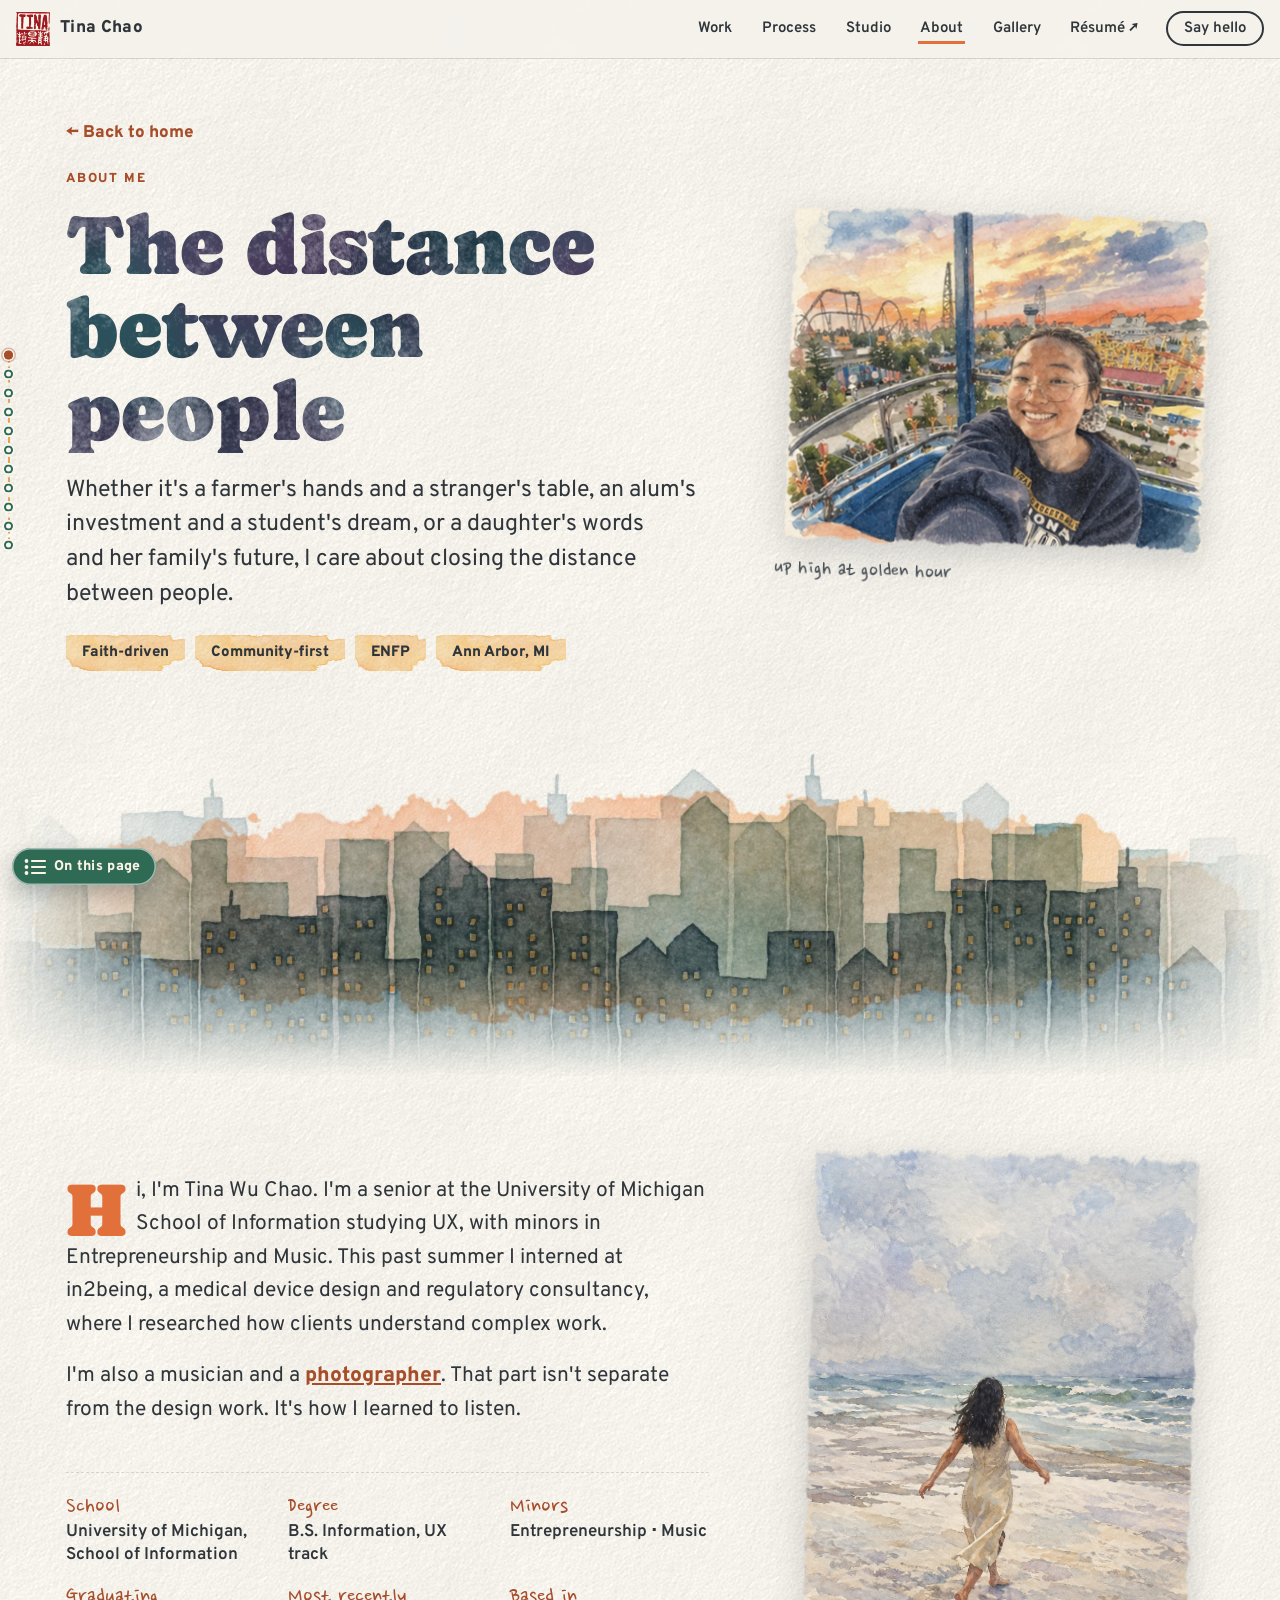
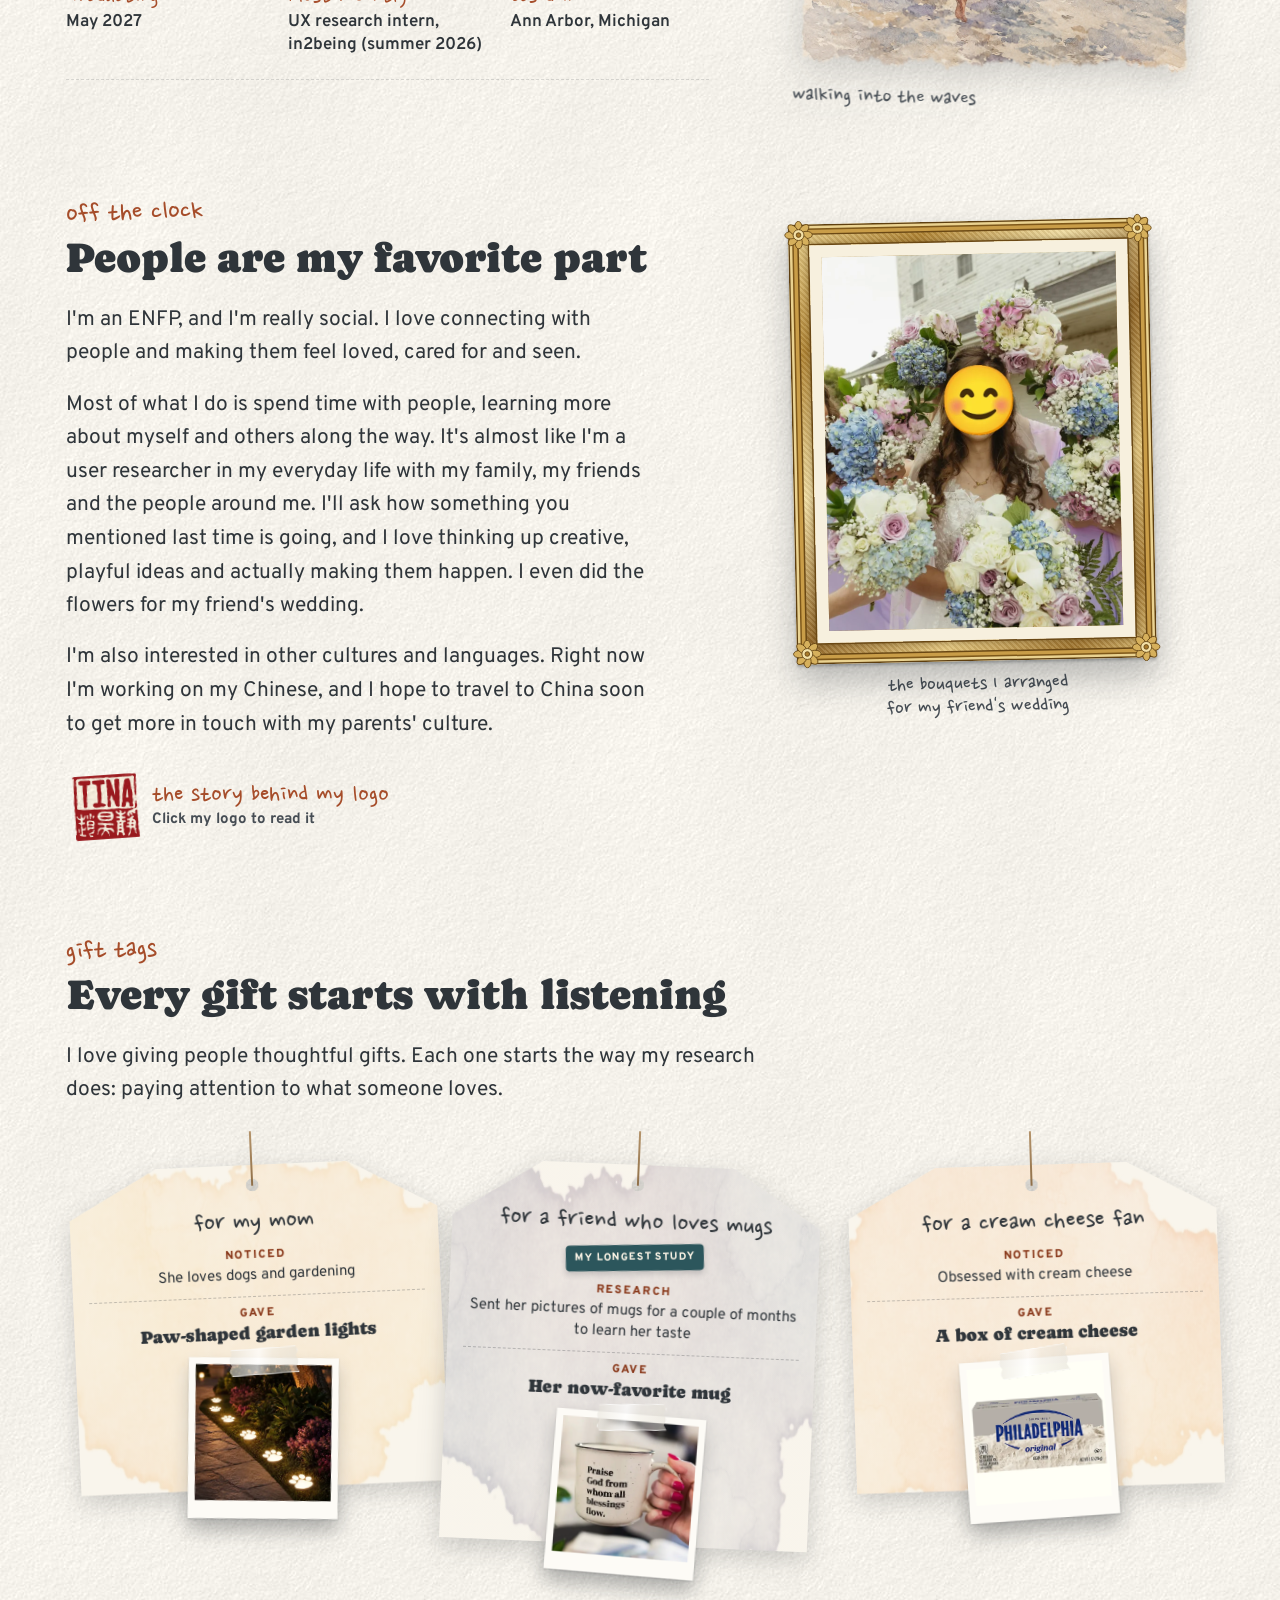
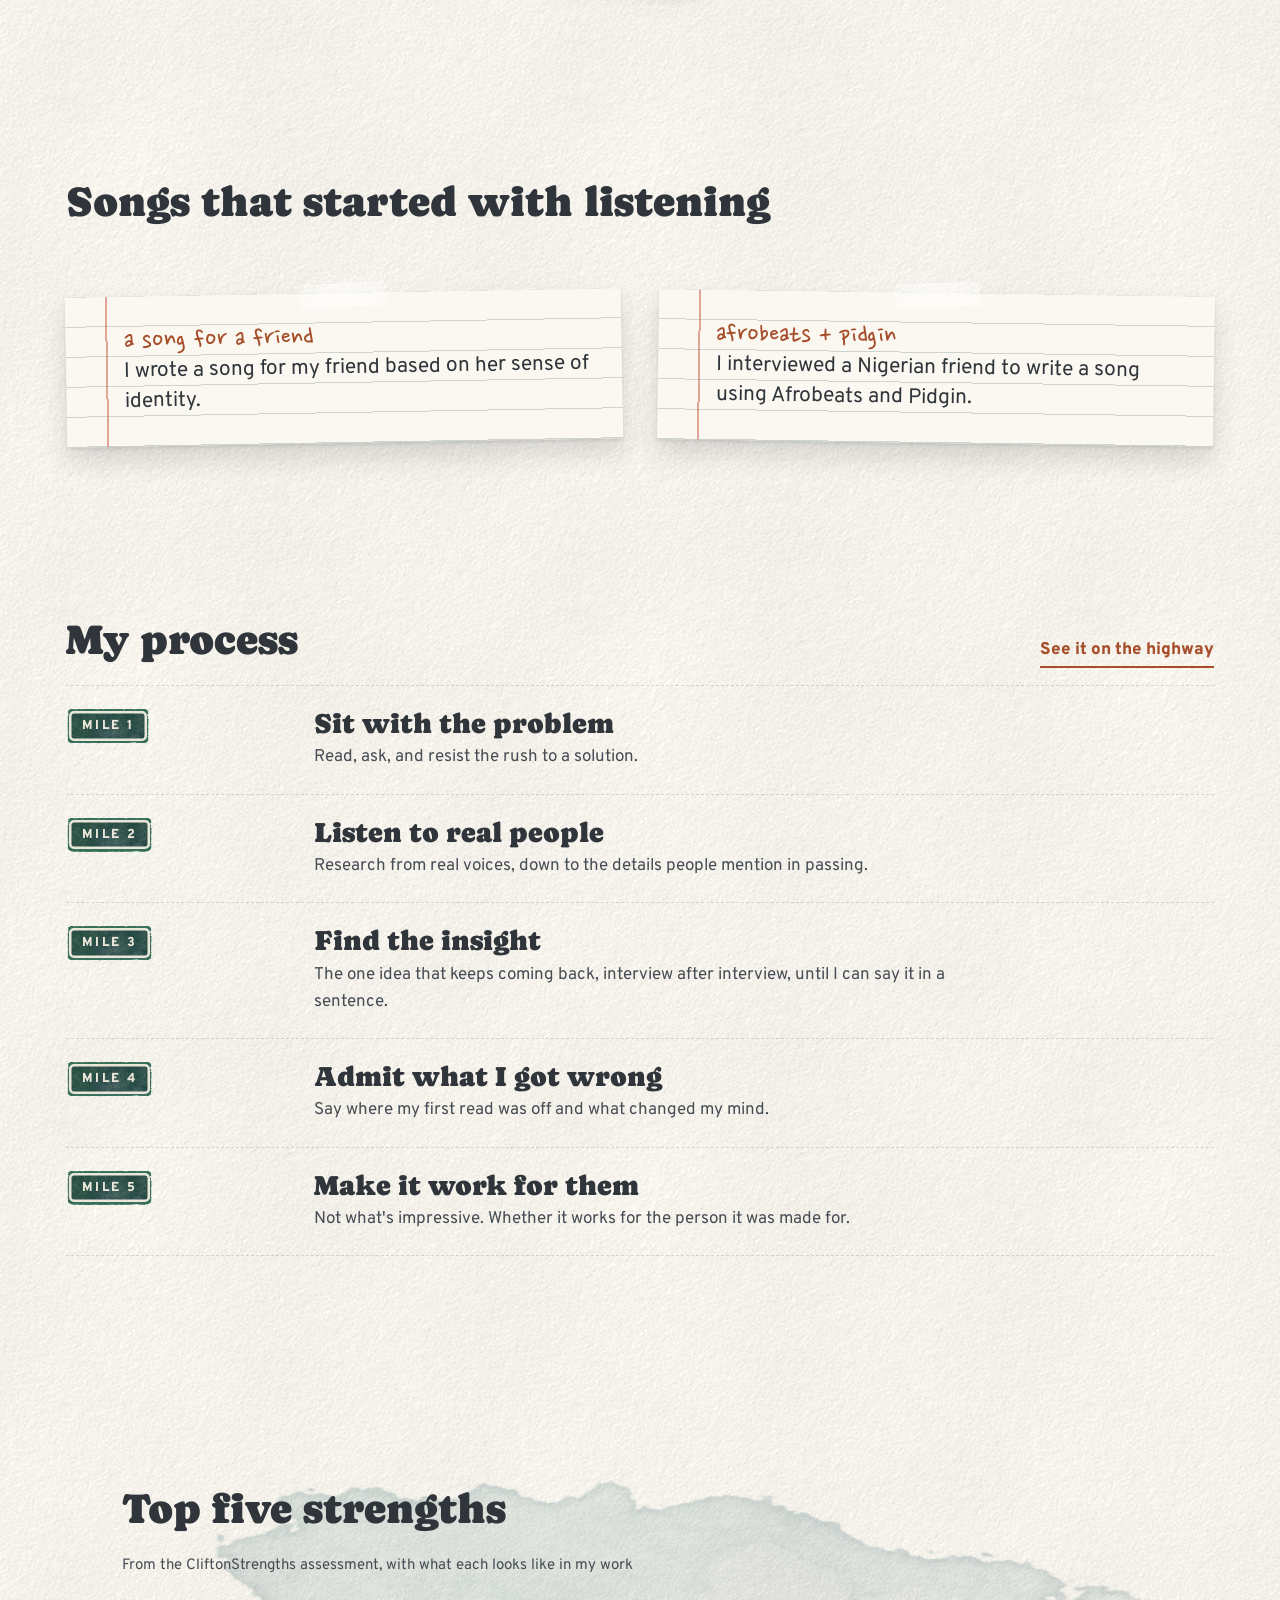
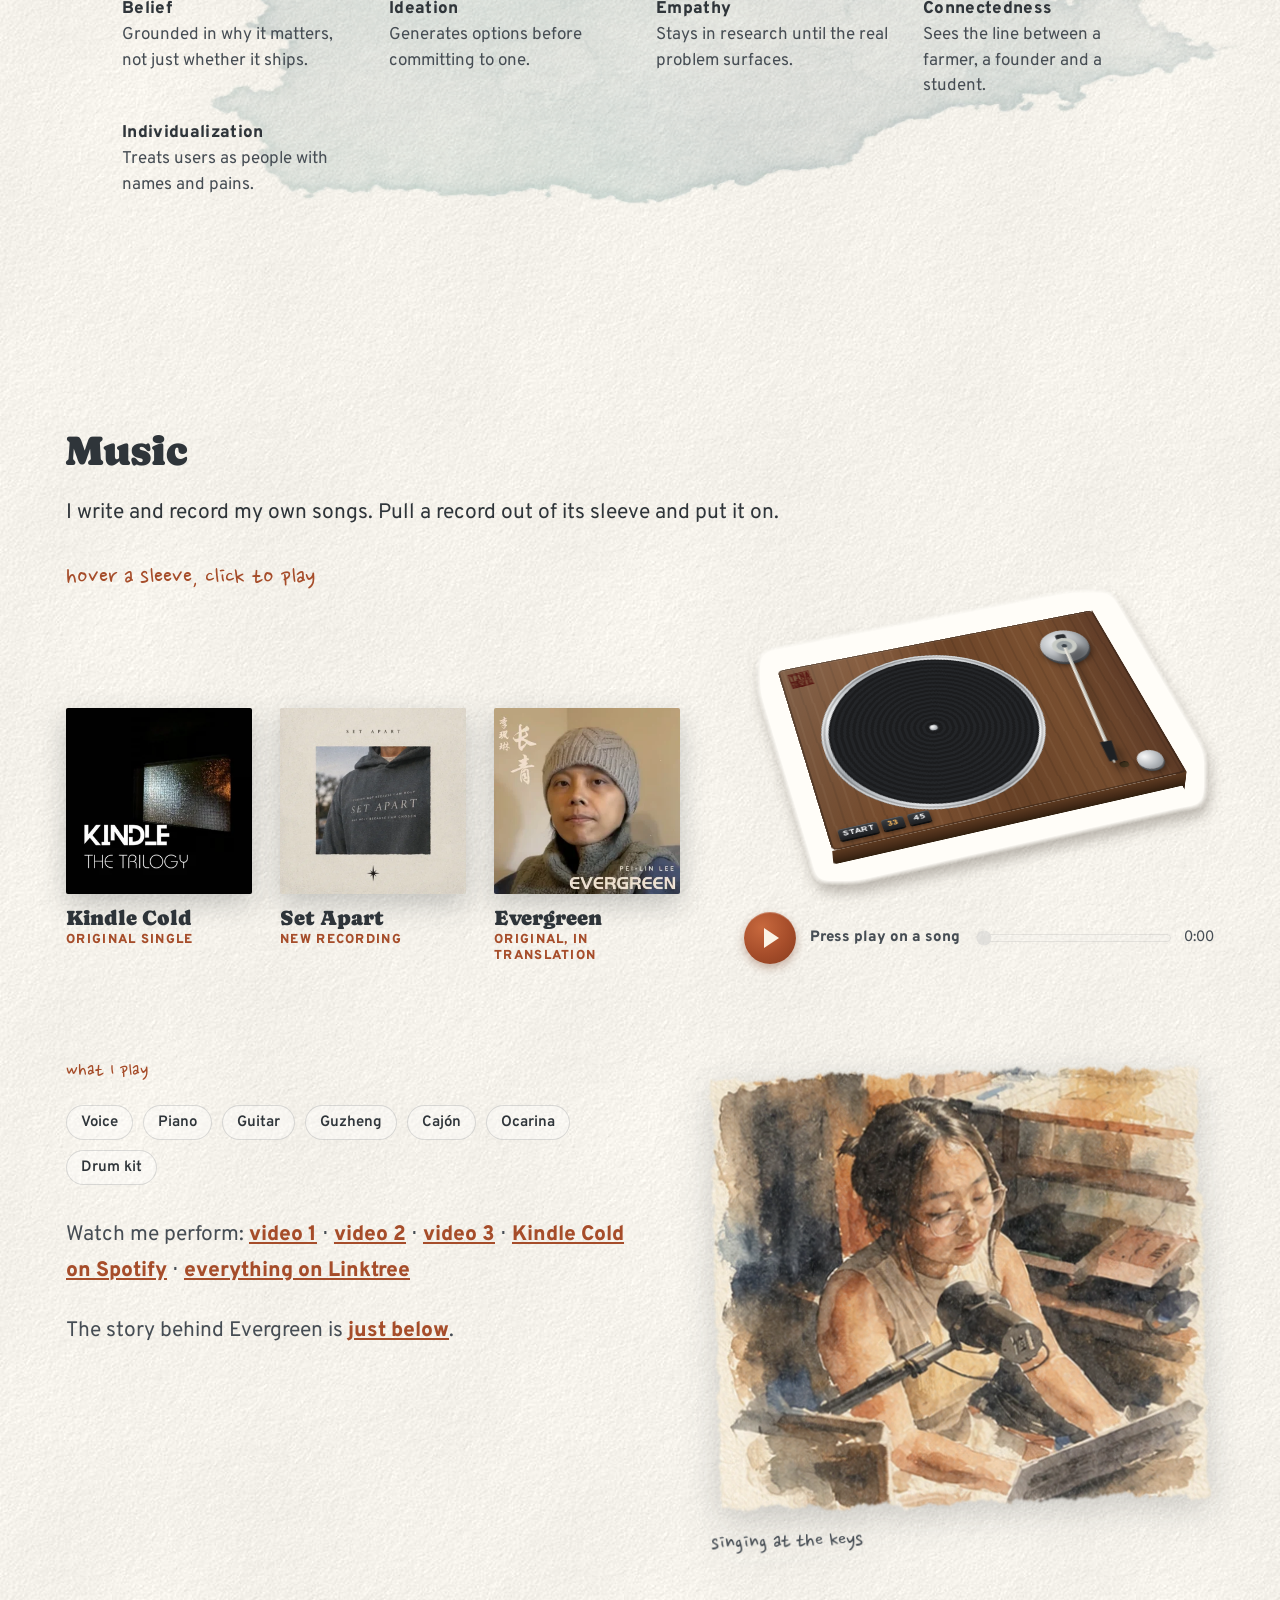
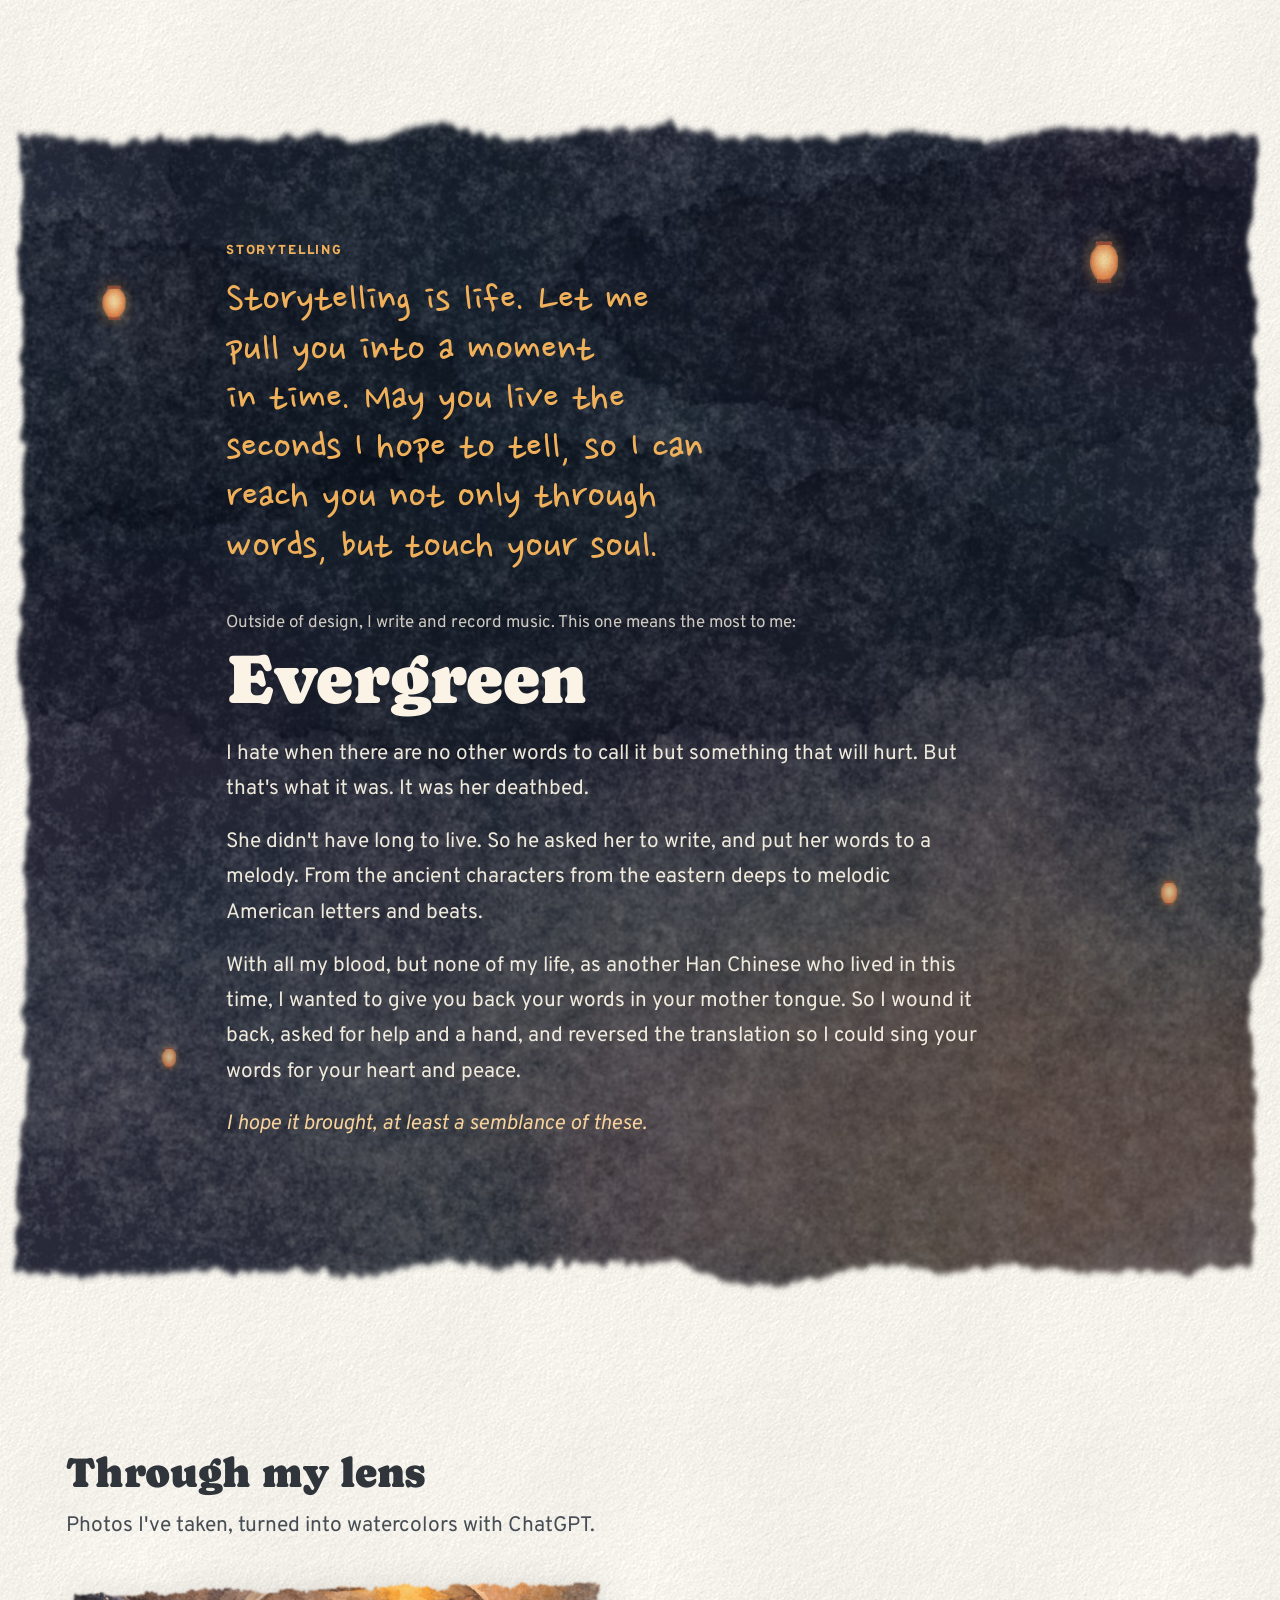
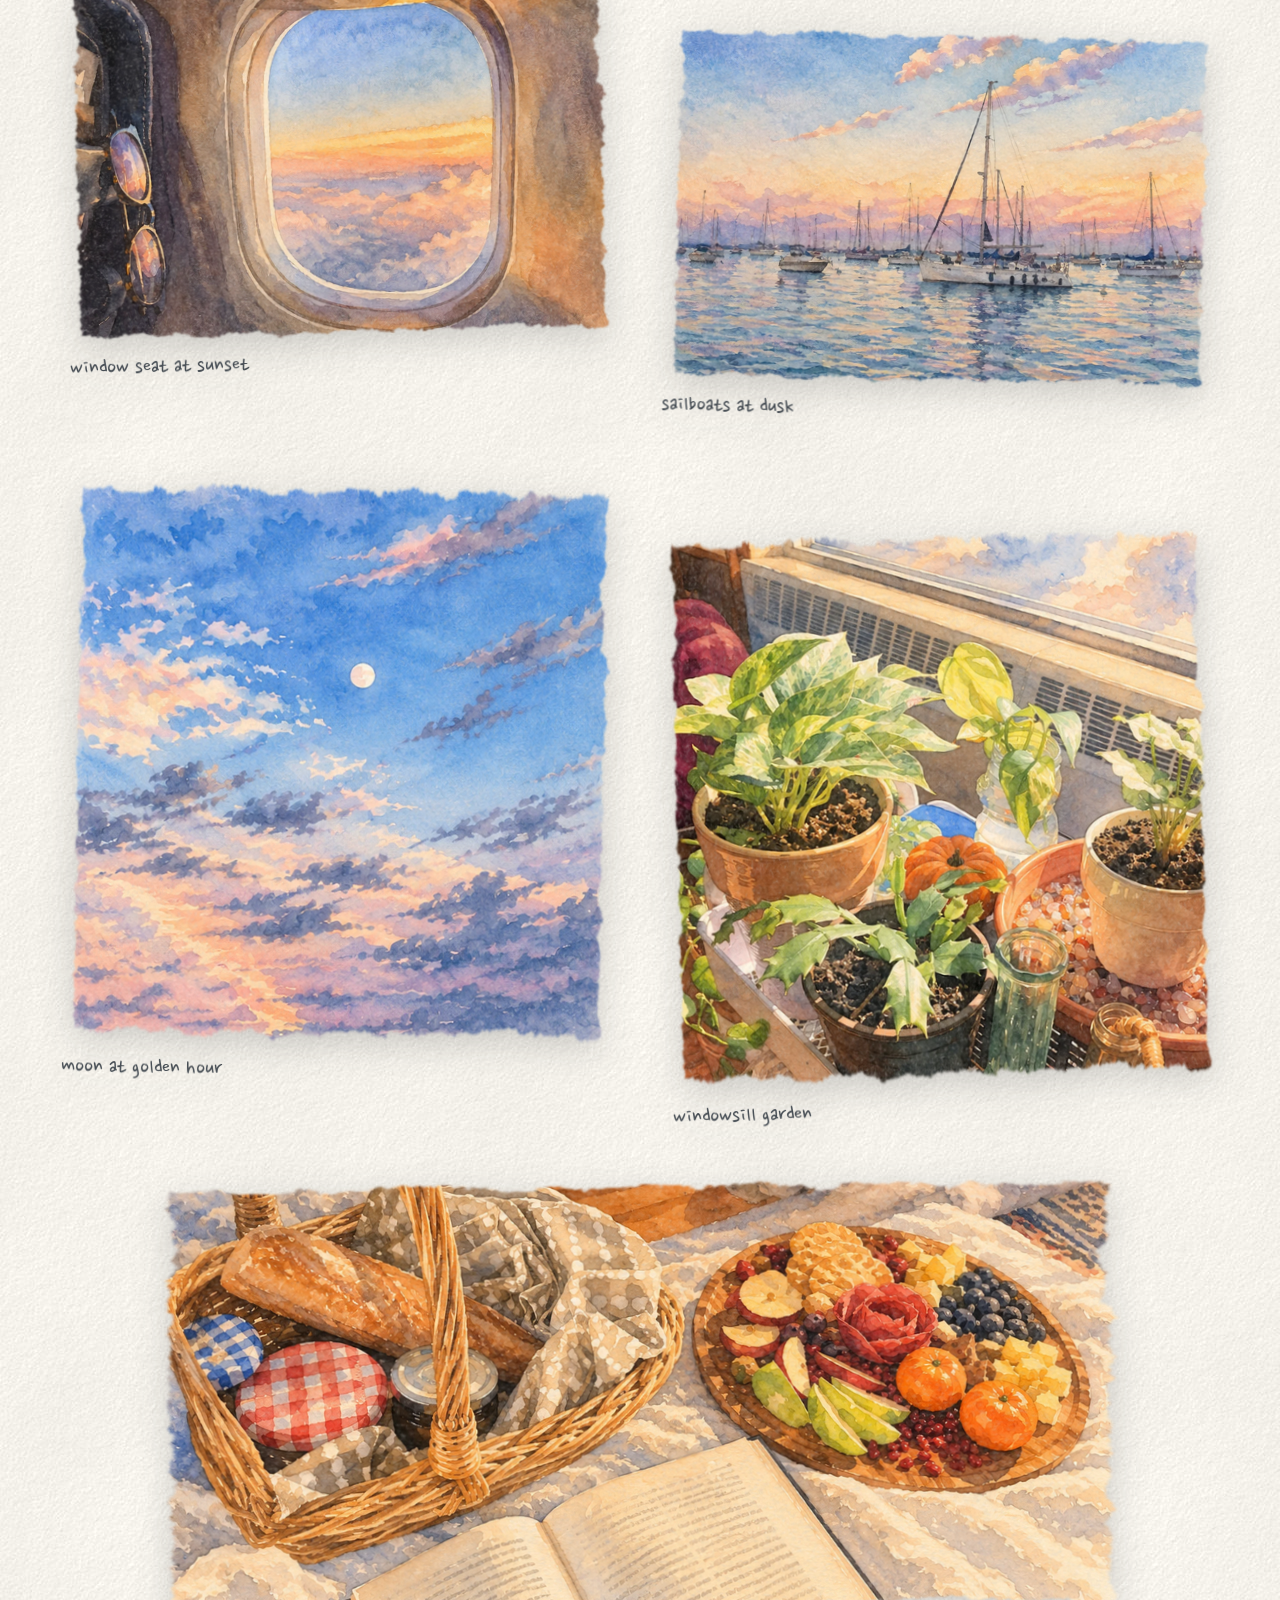
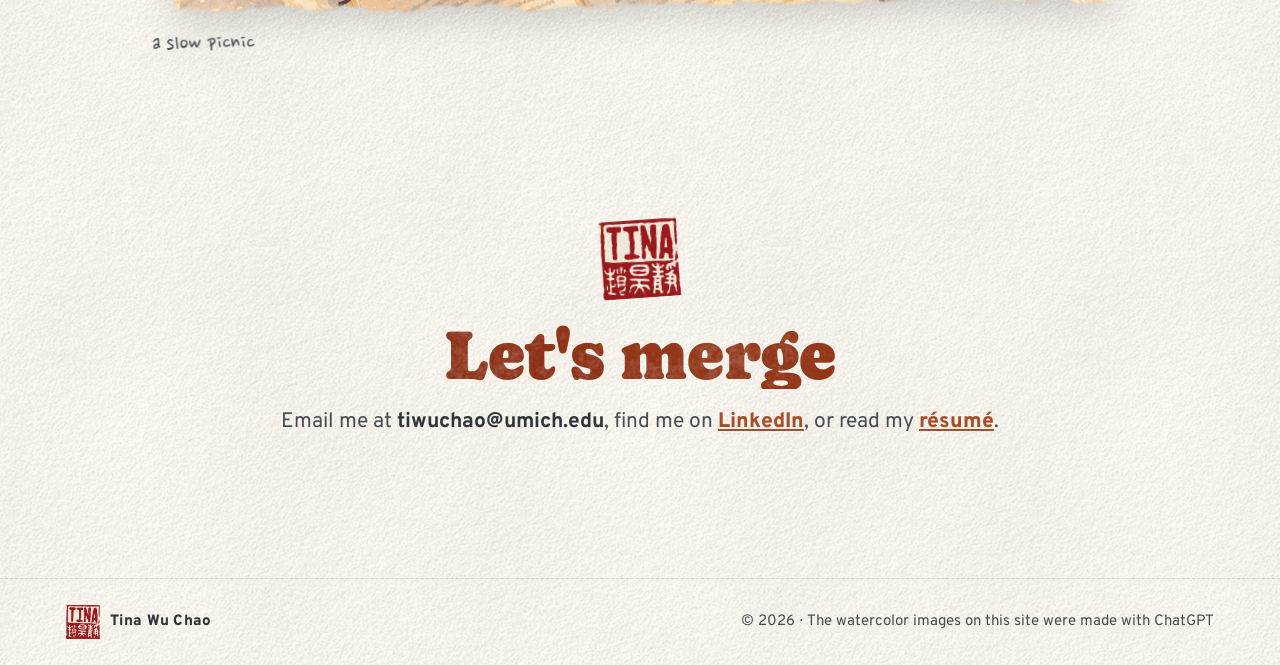
==== commit 9d7aad5e: "Hero U-M line, in2being as a summer internship, email icon, new résumé - Move University of Michigan" ====
--- a/about.html
+++ b/about.html
@@ -88,7 +88,7 @@
   <section class="wrap ab-intro" data-toc="At a glance">
     <div class="ab-intro-text">
     <div class="ab-bio">
-      <p>Hi, I'm Tina Wu Chao. I'm a senior at the University of Michigan School of Information studying UX, with minors in Entrepreneurship and Music. This year I'm interning at in2being, a medical device design and regulatory consultancy, where I research how clients understand complex work.</p>
+      <p>Hi, I'm Tina Wu Chao. I'm a senior at the University of Michigan School of Information studying UX, with minors in Entrepreneurship and Music. This past summer I interned at in2being, a medical device design and regulatory consultancy, where I researched how clients understand complex work.</p>
       <p>I'm also a musician and a <a href="#photographs">photographer</a>. That part isn't separate from the design work. It's how I learned to listen.</p>
     </div>
     <dl class="ab-glance">
@@ -96,7 +96,7 @@
       <div><dt>Degree</dt><dd>B.S. Information, UX track</dd></div>
       <div><dt>Minors</dt><dd>Entrepreneurship · Music</dd></div>
       <div><dt>Graduating</dt><dd>May 2027</dd></div>
-      <div><dt>Right now</dt><dd>UX research intern, in2being</dd></div>
+      <div><dt>Most recently</dt><dd>UX research intern, in2being (summer 2026)</dd></div>
       <div><dt>Based in</dt><dd>Ann Arbor, Michigan</dd></div>
     </dl>
     </div>
--- a/css/site.css
+++ b/css/site.css
@@ -5,6 +5,17 @@
 /* Layout: one long sheet of cold-press paper you drive down — the hero painting's road becomes a hand-painted
    highway: projects are numbered entrances, the process is five mile markers, the studio is a night stop
    with lanterns, the about page sits under a painted skyline, and a merge sign closes it out. */
+
+/* Middle-dot fix: Overpass marks "·" as an accent, so browsers give it zero width and it runs into the
+   next word ("Information ·University"). This face covers only that one character with a system font,
+   so every "·" on the site gets normal spacing, including ones added later. */
+@font-face { font-family: "Dot Fix"; font-weight: 100 599; unicode-range: U+00B7;
+  src: local("Helvetica Neue"), local("HelveticaNeue"), local("Arial"), local("ArialMT"), local("Segoe UI"), local("SegoeUI"),
+       local("Roboto"), local("Roboto-Regular"), local("DejaVu Sans"), local("DejaVuSans"); }
+@font-face { font-family: "Dot Fix"; font-weight: 600 900; unicode-range: U+00B7;
+  src: local("Helvetica Neue Bold"), local("HelveticaNeue-Bold"), local("Arial Bold"), local("Arial-BoldMT"), local("Segoe UI Bold"), local("SegoeUI-Bold"),
+       local("Roboto Bold"), local("Roboto-Bold"), local("DejaVu Sans Bold"), local("DejaVuSans-Bold"); }
+
 :root {
   --paper: #f5f2ec;
   --paper-deep: #e9e2d6;
@@ -20,7 +31,7 @@
   --line: rgba(47, 53, 58, .16);
 
   --f-display: "Caprasimo", "Cooper Black", "Georgia", serif;
-  --f-body: "Overpass", "Segoe UI", "Helvetica Neue", Arial, sans-serif;
+  --f-body: "Dot Fix", "Overpass", "Segoe UI", "Helvetica Neue", Arial, sans-serif;
   --f-hand: "Nanum Pen Script", "Bradley Hand", "Segoe Print", "Comic Sans MS", cursive;
 
   --t-xs: .8125rem; --t-s: .9375rem; --t-m: 1.0625rem; --t-l: 1.3125rem; --t-xl: 1.75rem;
@@ -1278,3 +1289,13 @@
 @media (prefers-reduced-motion: reduce) { .stamp-story.opening, .stamp-story.opening .stamp-imprint, .stamp-story.opening .stamp-text { animation: none; } .gp-track a, .stamp-btn img { transition: none; } .gp-track { scroll-behavior: auto; } }
 .stamp-text [lang^="zh"] { white-space: nowrap; }
 .hero-road a { white-space: nowrap; }
+
+/* Hero eyebrow: on phones, put the school on its own line instead of leaving a dangling dot */
+@media (max-width: 560px) {
+  .eyebrow-sep { display: none; }
+  .eyebrow-school { display: block; }
+}
+
+/* Contact: small envelope icon beside the email address */
+.email-wrap { display: inline-flex; align-items: center; gap: .45em; min-width: 0; }
+.email-icon { width: clamp(1.3rem, 3.4vw, 1.75rem); height: auto; flex: none; fill: none; stroke: var(--rust); stroke-width: 2; stroke-linecap: round; stroke-linejoin: round; }
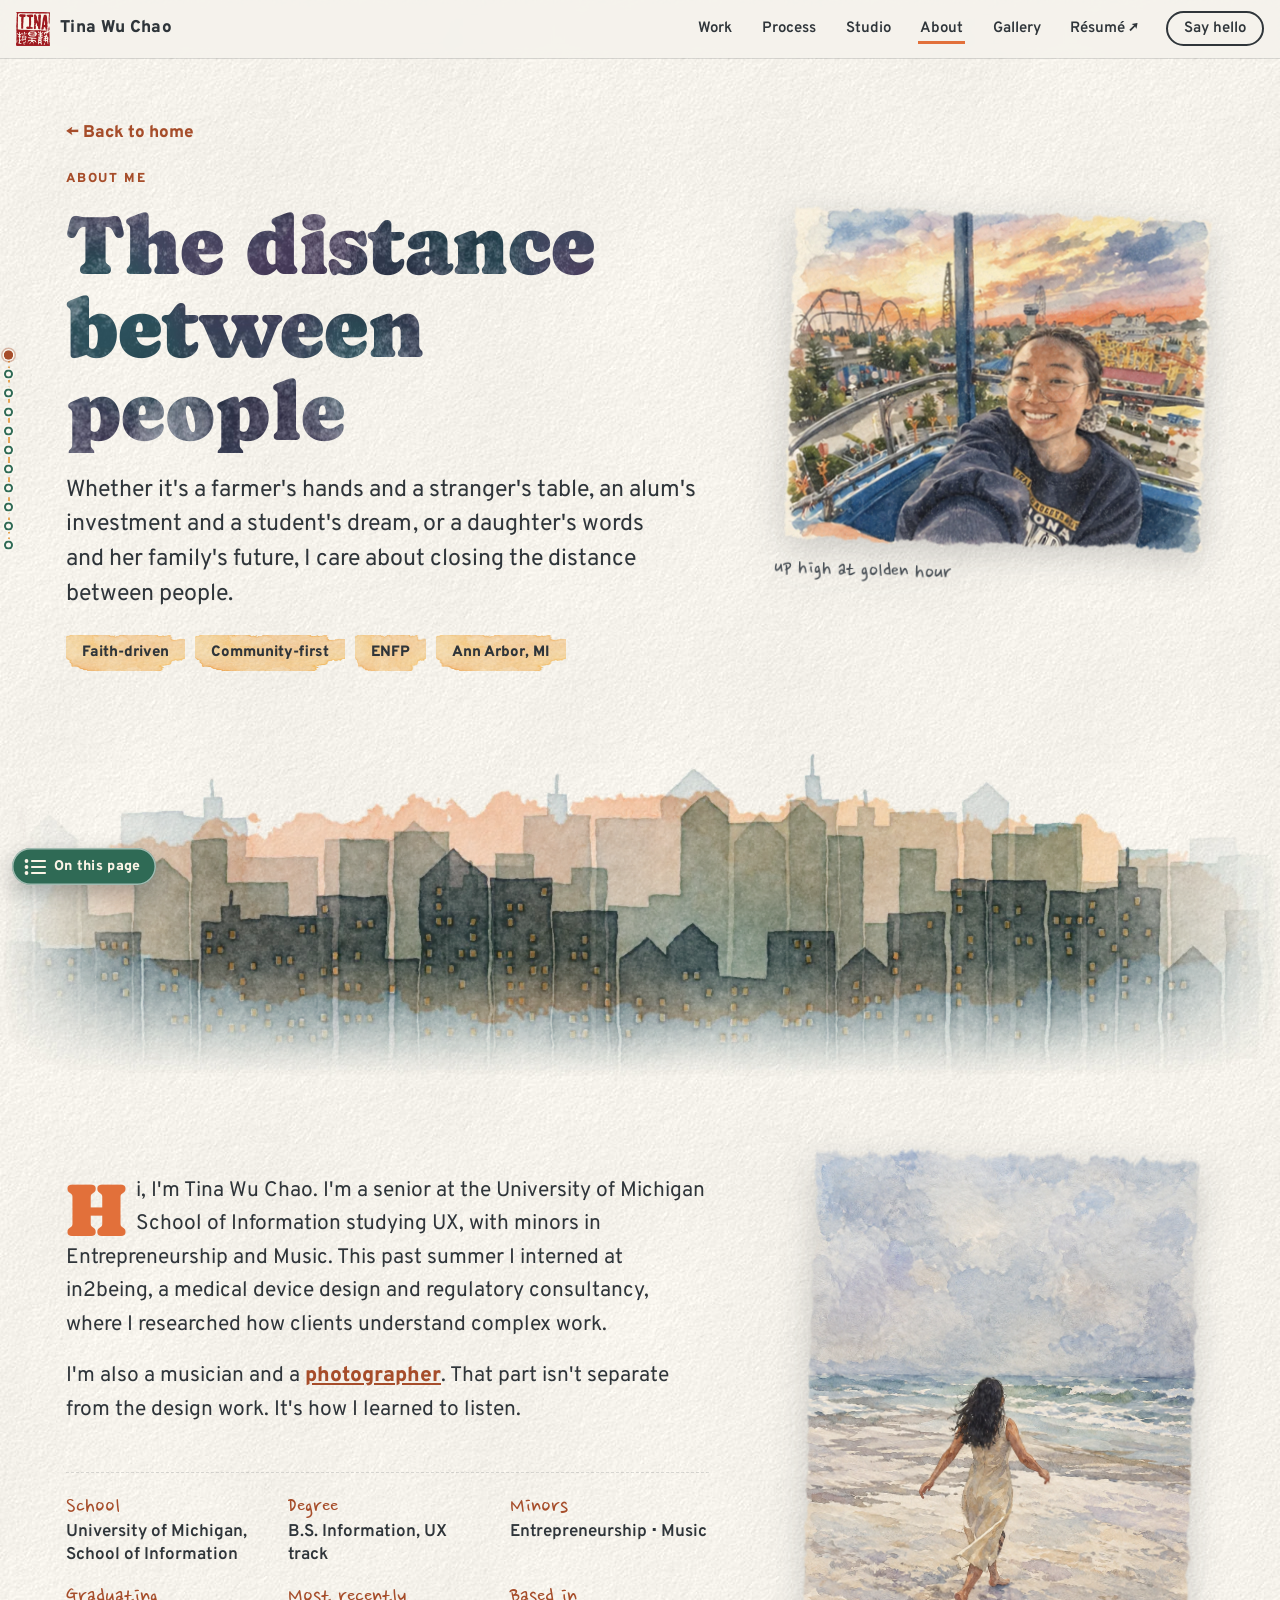
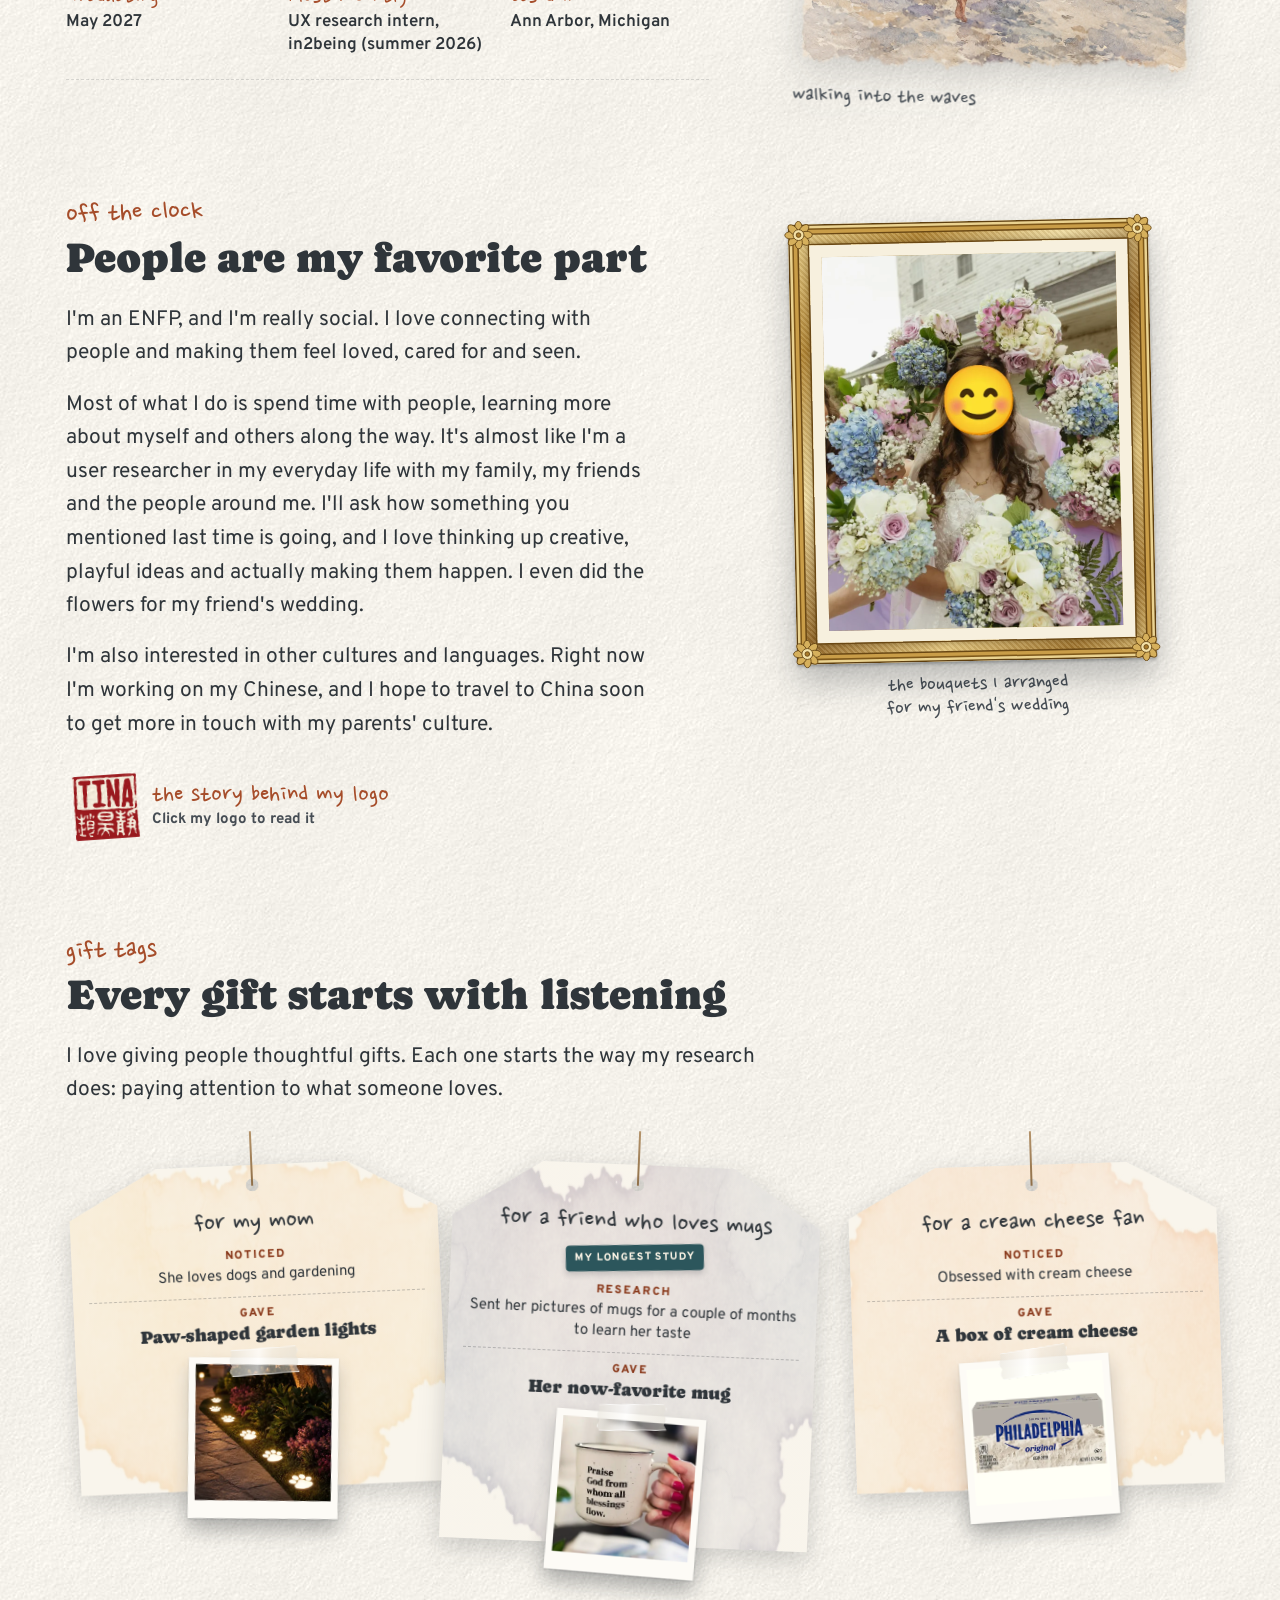
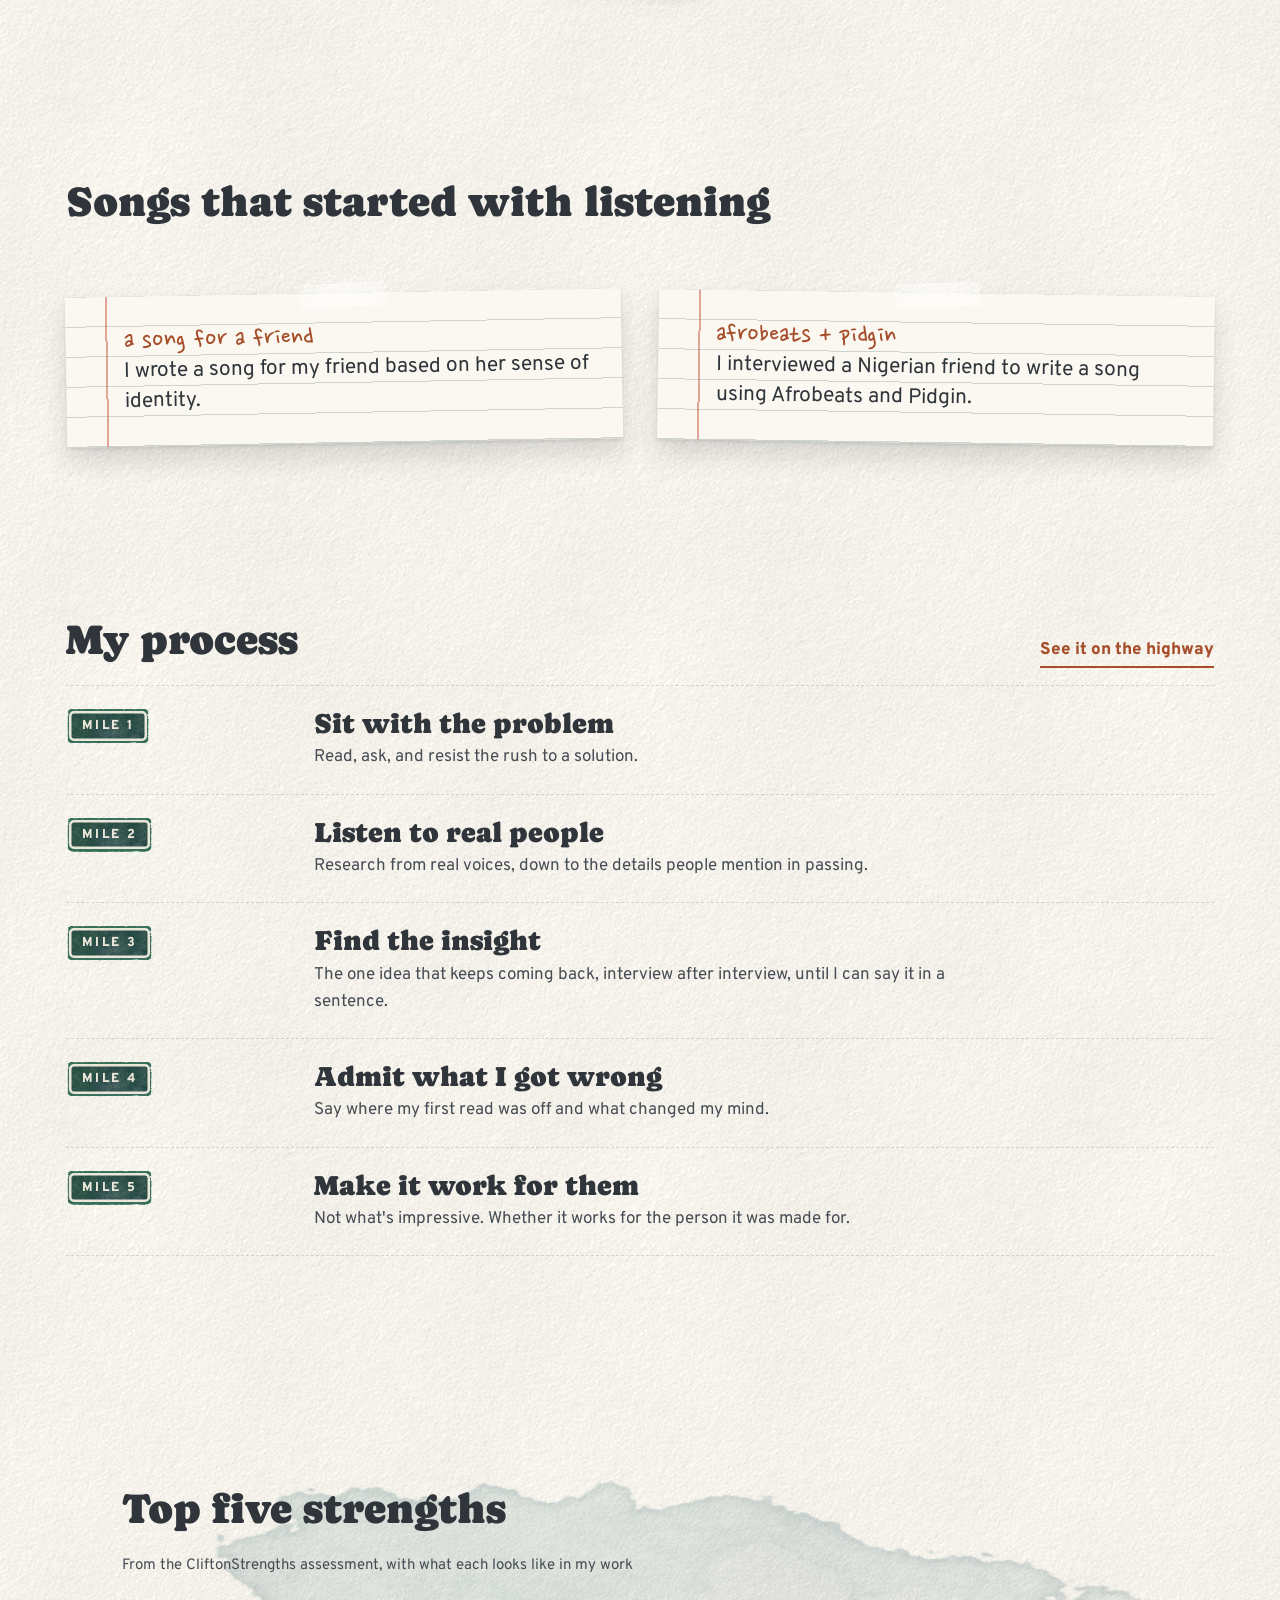
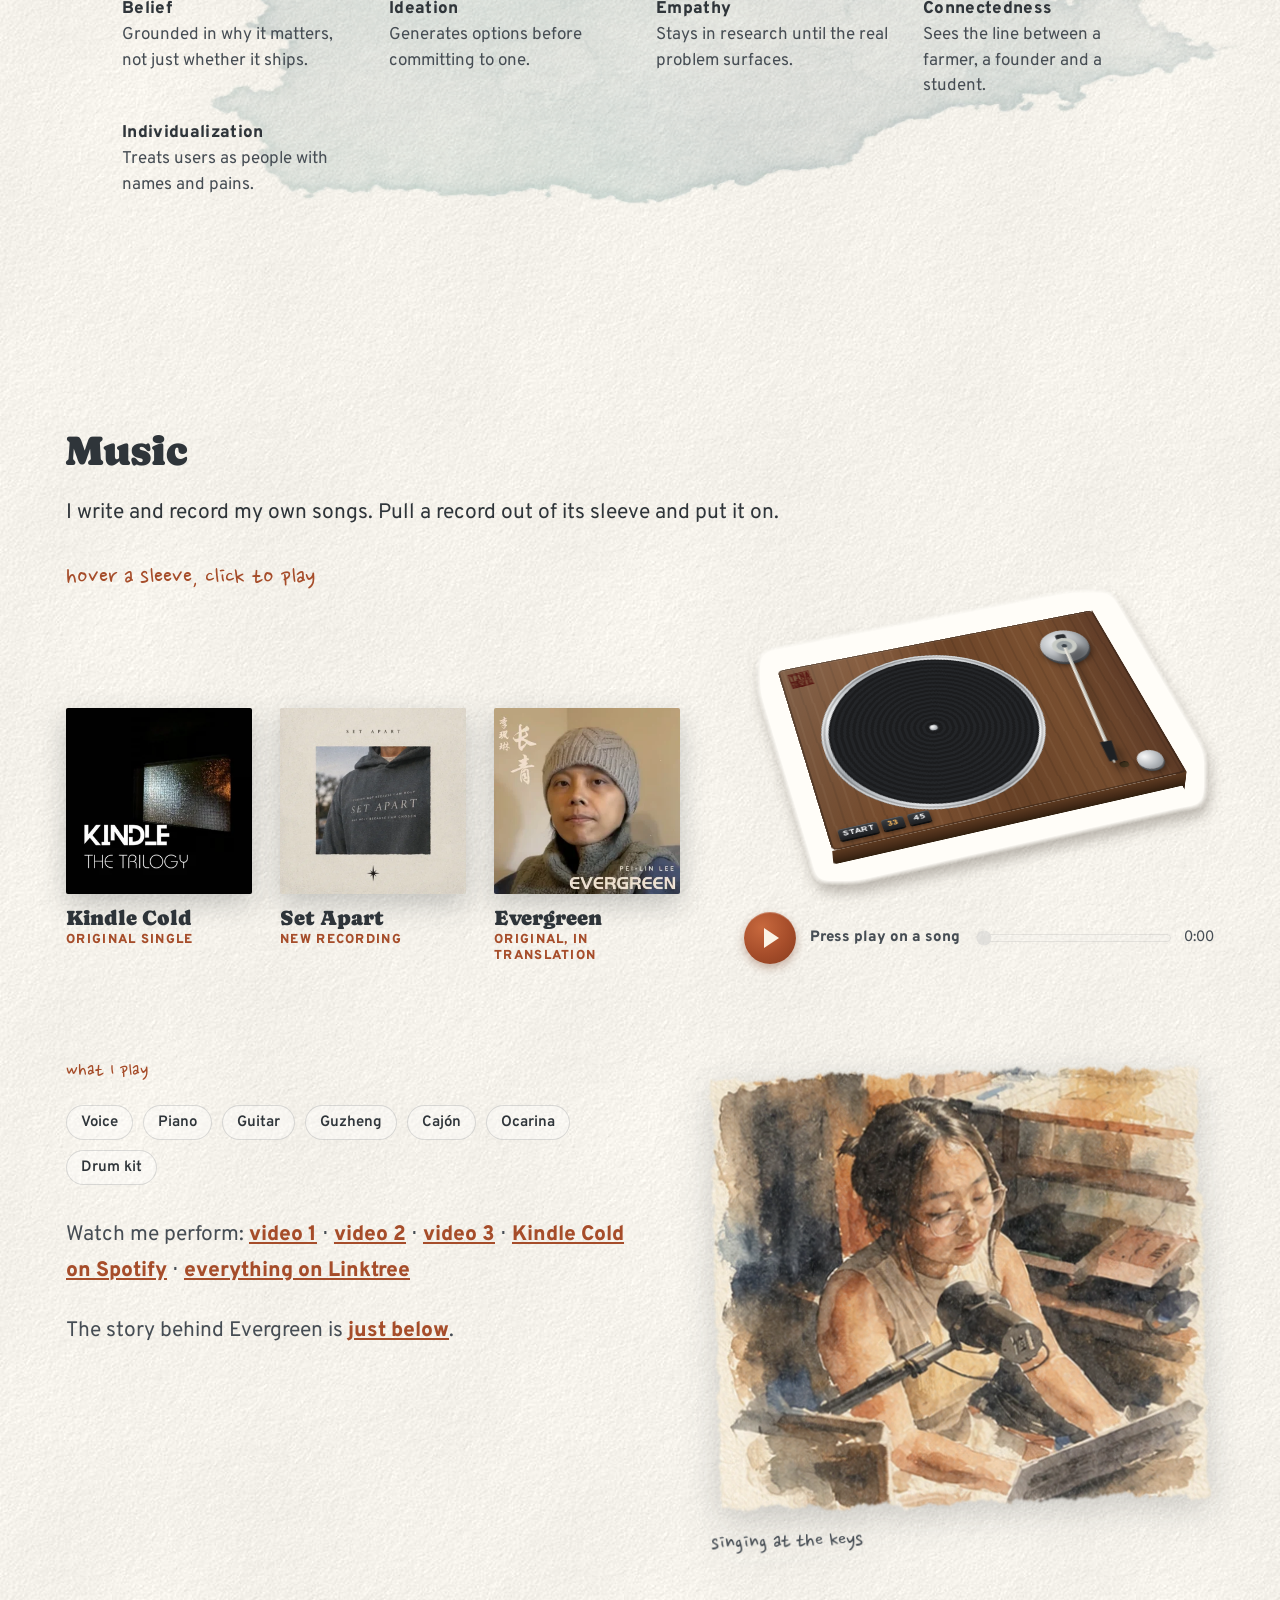
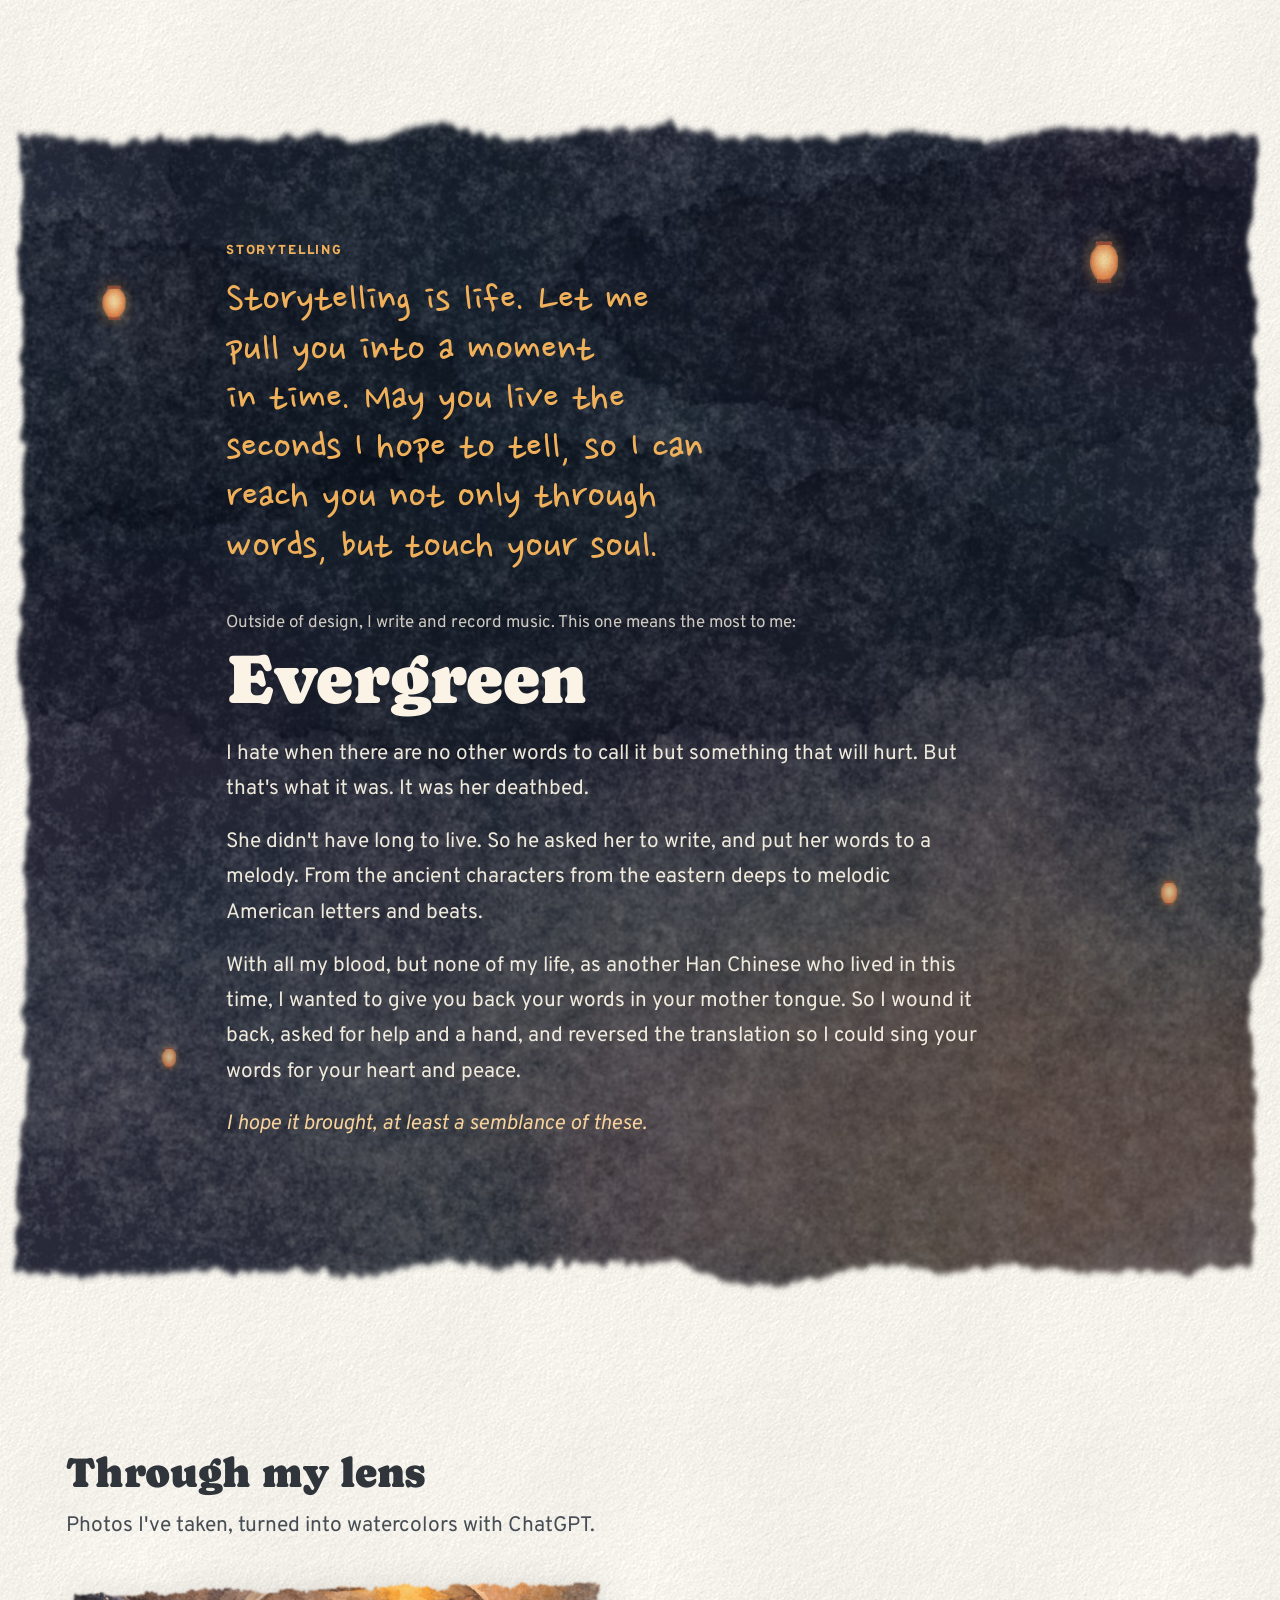
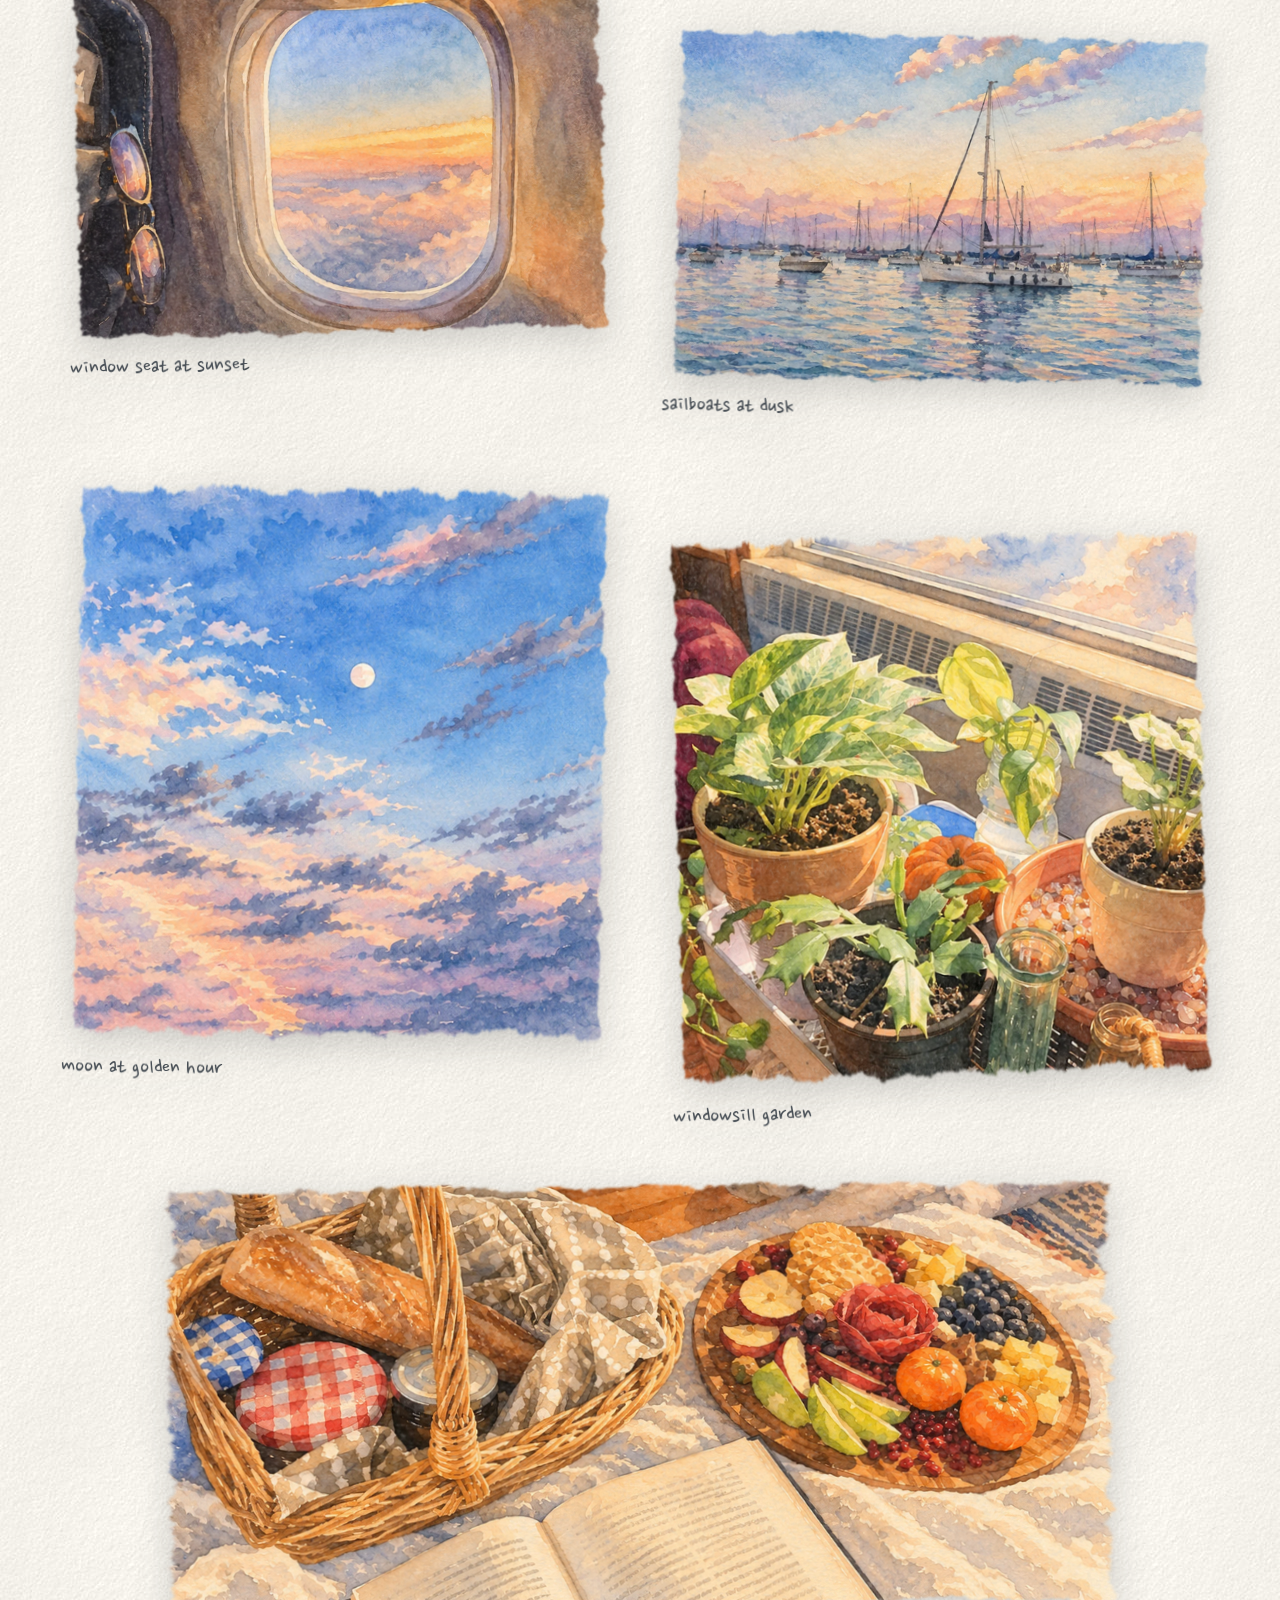
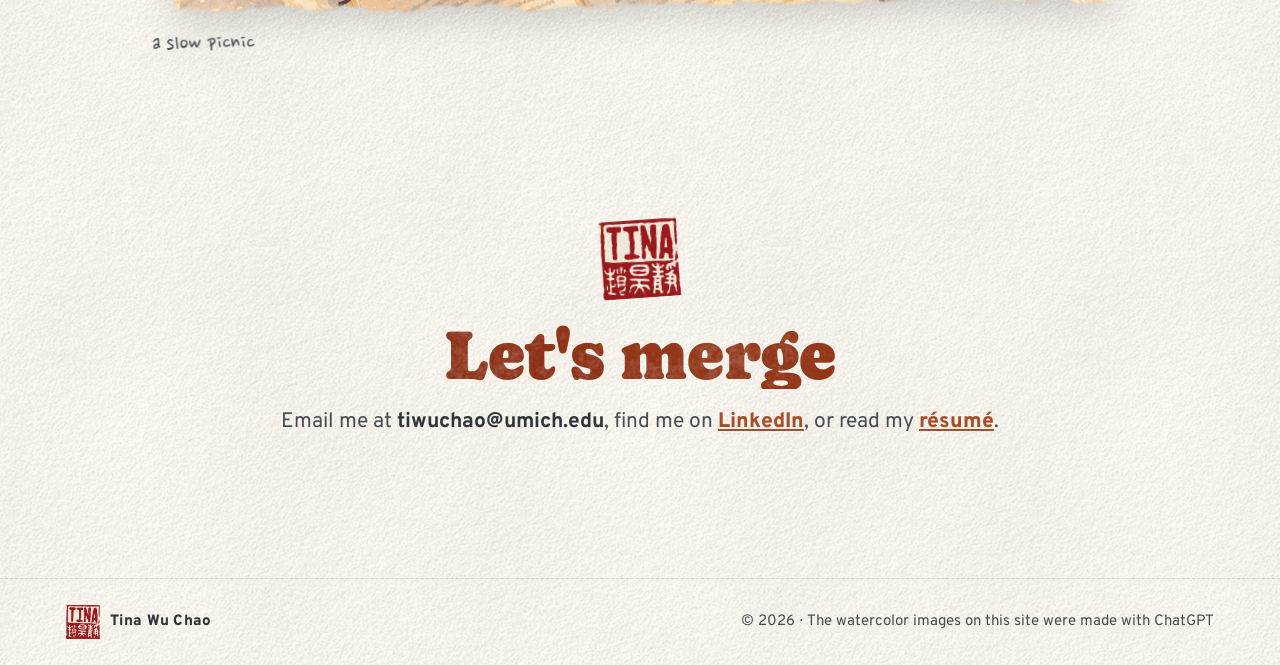
==== commit d9cccdae: "Use the name Tina Wu Chao across the site and résumé - Hero, top bar, page titles and link-preview t" ====
--- a/about.html
+++ b/about.html
@@ -3,16 +3,16 @@
 <head>
 <meta charset="utf-8">
 <meta name="viewport" content="width=device-width, initial-scale=1, viewport-fit=cover">
-<title>About · Tina Chao</title>
+<title>About · Tina Wu Chao</title>
 <link rel="icon" href="favicon.ico?v=3" sizes="any">
 <link rel="icon" type="image/png" sizes="32x32" href="images/icons/favicon-32.png?v=3">
 <link rel="icon" type="image/png" sizes="16x16" href="images/icons/favicon-16.png?v=3">
 <link rel="apple-touch-icon" href="images/icons/apple-touch-icon.png?v=3">
-<meta name="description" content="Tina Chao, a UX researcher at the University of Michigan: the people I love, the songs I write, and the photos I take.">
+<meta name="description" content="Tina Wu Chao, a UX researcher at the University of Michigan: the people I love, the songs I write, and the photos I take.">
 <meta property="og:type" content="website">
-<meta property="og:site_name" content="Tina Chao">
-<meta property="og:title" content="About Tina Chao">
-<meta property="og:description" content="Tina Chao, a UX researcher at the University of Michigan: the people I love, the songs I write, and the photos I take.">
+<meta property="og:site_name" content="Tina Wu Chao">
+<meta property="og:title" content="About Tina Wu Chao">
+<meta property="og:description" content="Tina Wu Chao, a UX researcher at the University of Michigan: the people I love, the songs I write, and the photos I take.">
 <meta property="og:url" content="https://tinawuchao.com/about.html">
 <meta property="og:image" content="https://tinawuchao.com/images/og/about.jpg">
 <meta property="og:image:width" content="1200">
@@ -53,7 +53,7 @@
 </svg>
 
 <nav class="nav" id="nav" aria-label="Main">
-  <a class="brand" href="./"><img class="seal" src="images/seal.png" alt="" width="256" height="256"><span>Tina Chao</span></a>
+  <a class="brand" href="./"><img class="seal" src="images/seal.png" alt="" width="256" height="256"><span>Tina Wu Chao</span></a>
   <button class="menu-btn" id="menuBtn" aria-expanded="false" aria-controls="navLinks">Menu</button>
   <ul class="nav-links" id="navLinks">
     <li><a href="./#work">Work</a></li>
--- a/css/site.css
+++ b/css/site.css
@@ -686,7 +686,7 @@
 /* hero: the painting stays untouched; the words sit on a see-through, frosted paper card held on with washi tape */
 .hero::after { display: none; }
 .hero .hero-copy { padding-top: calc(env(safe-area-inset-top, 0px) + clamp(100px, 13vh, 140px)); padding-bottom: 190px; }
-.hero-card { position: relative; display: inline-block; max-width: 600px; transform: rotate(-1.2deg); filter: drop-shadow(0 16px 24px rgba(8, 12, 18, .3)); }
+.hero-card { position: relative; display: inline-block; max-width: 660px; transform: rotate(-1.2deg); filter: drop-shadow(0 16px 24px rgba(8, 12, 18, .3)); }
 .hero-card-paper { padding: clamp(28px, 3vw, 36px) clamp(22px, 3.2vw, 42px) clamp(28px, 3.2vw, 40px);
   background: rgba(246, 242, 234, .7); -webkit-backdrop-filter: blur(7px) saturate(1.05); backdrop-filter: blur(7px) saturate(1.05);
   -webkit-mask: url("../images/deckle.png") center / 100% 100% no-repeat; mask: url("../images/deckle.png") center / 100% 100% no-repeat; }
@@ -695,7 +695,7 @@
   box-shadow: inset 0 0 0 1px rgba(255, 255, 255, .4); -webkit-backdrop-filter: blur(.6px); backdrop-filter: blur(.6px);
   clip-path: polygon(3% 0, 97% 0, 100% 14%, 96.5% 30%, 100% 47%, 96.5% 64%, 100% 81%, 97% 100%, 3% 100%, 0 84%, 3.5% 67%, 0 50%, 3.5% 33%, 0 16%); }
 .hero-copy .eyebrow { color: #72181b; text-shadow: none; }
-.hero h1 { color: var(--teal); text-shadow: none; font-size: clamp(3rem, 7.4vw, 6rem); }
+.hero h1 { color: var(--teal); text-shadow: none; font-size: clamp(2.6rem, 6.2vw, 5.1rem); }
 @supports ((-webkit-background-clip: text) or (background-clip: text)) {
   .hero h1 span { background: linear-gradient(rgba(16, 24, 32, .5), rgba(16, 24, 32, .5)), url("../images/fill-ink.jpg") center / cover; -webkit-background-clip: text; background-clip: text; color: transparent; filter: none; }
 }
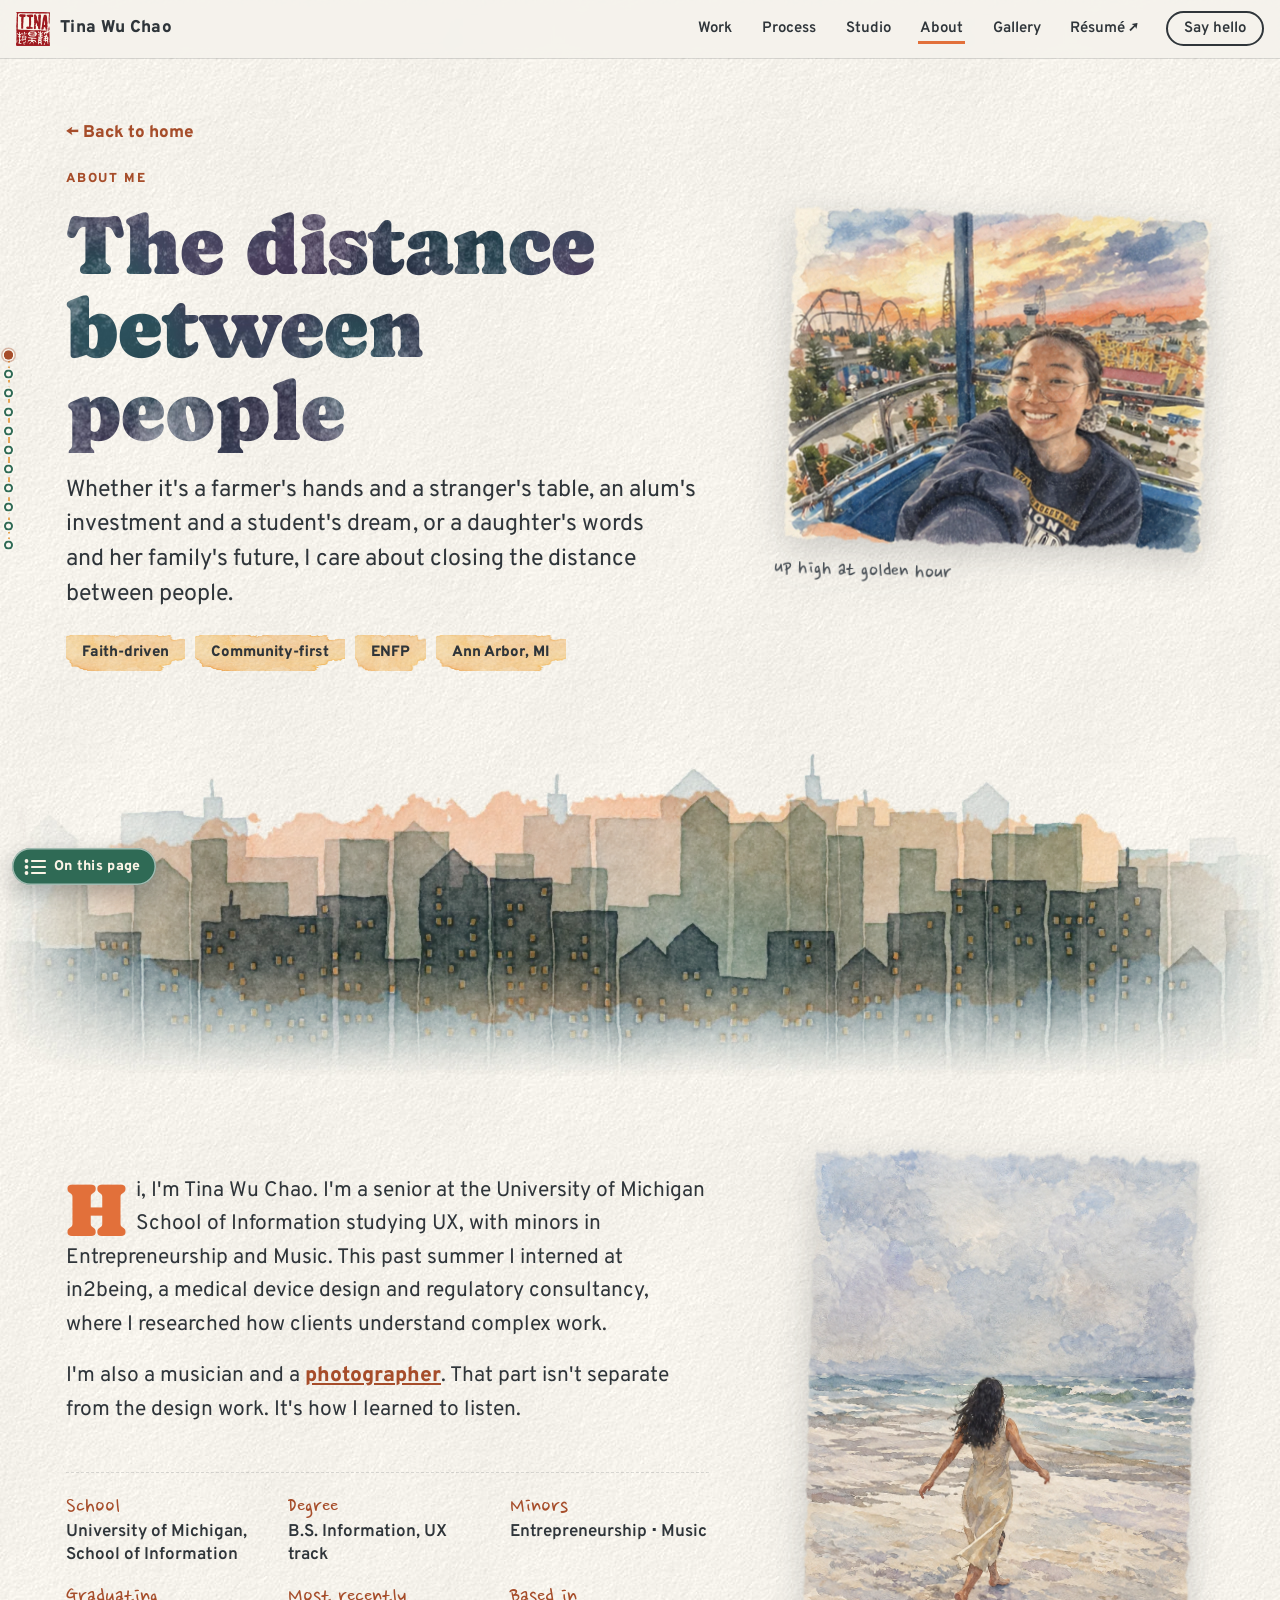
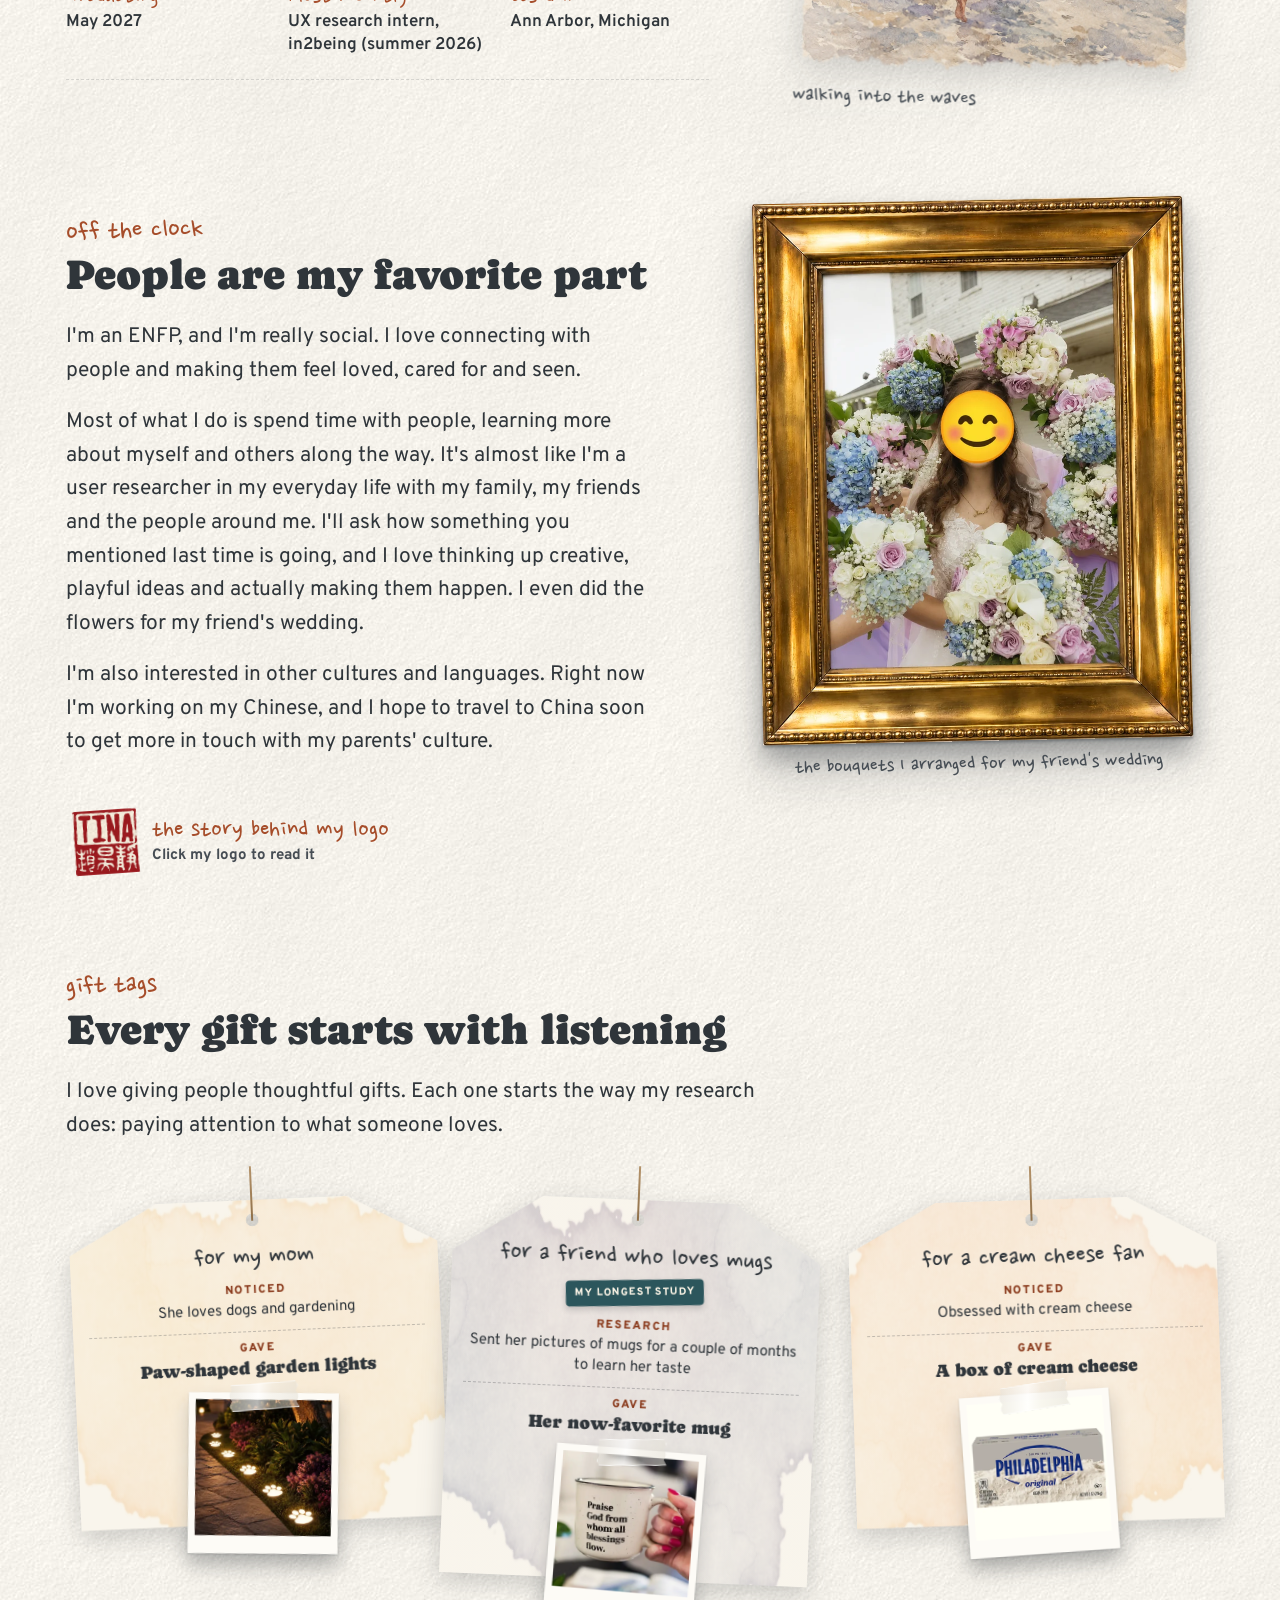
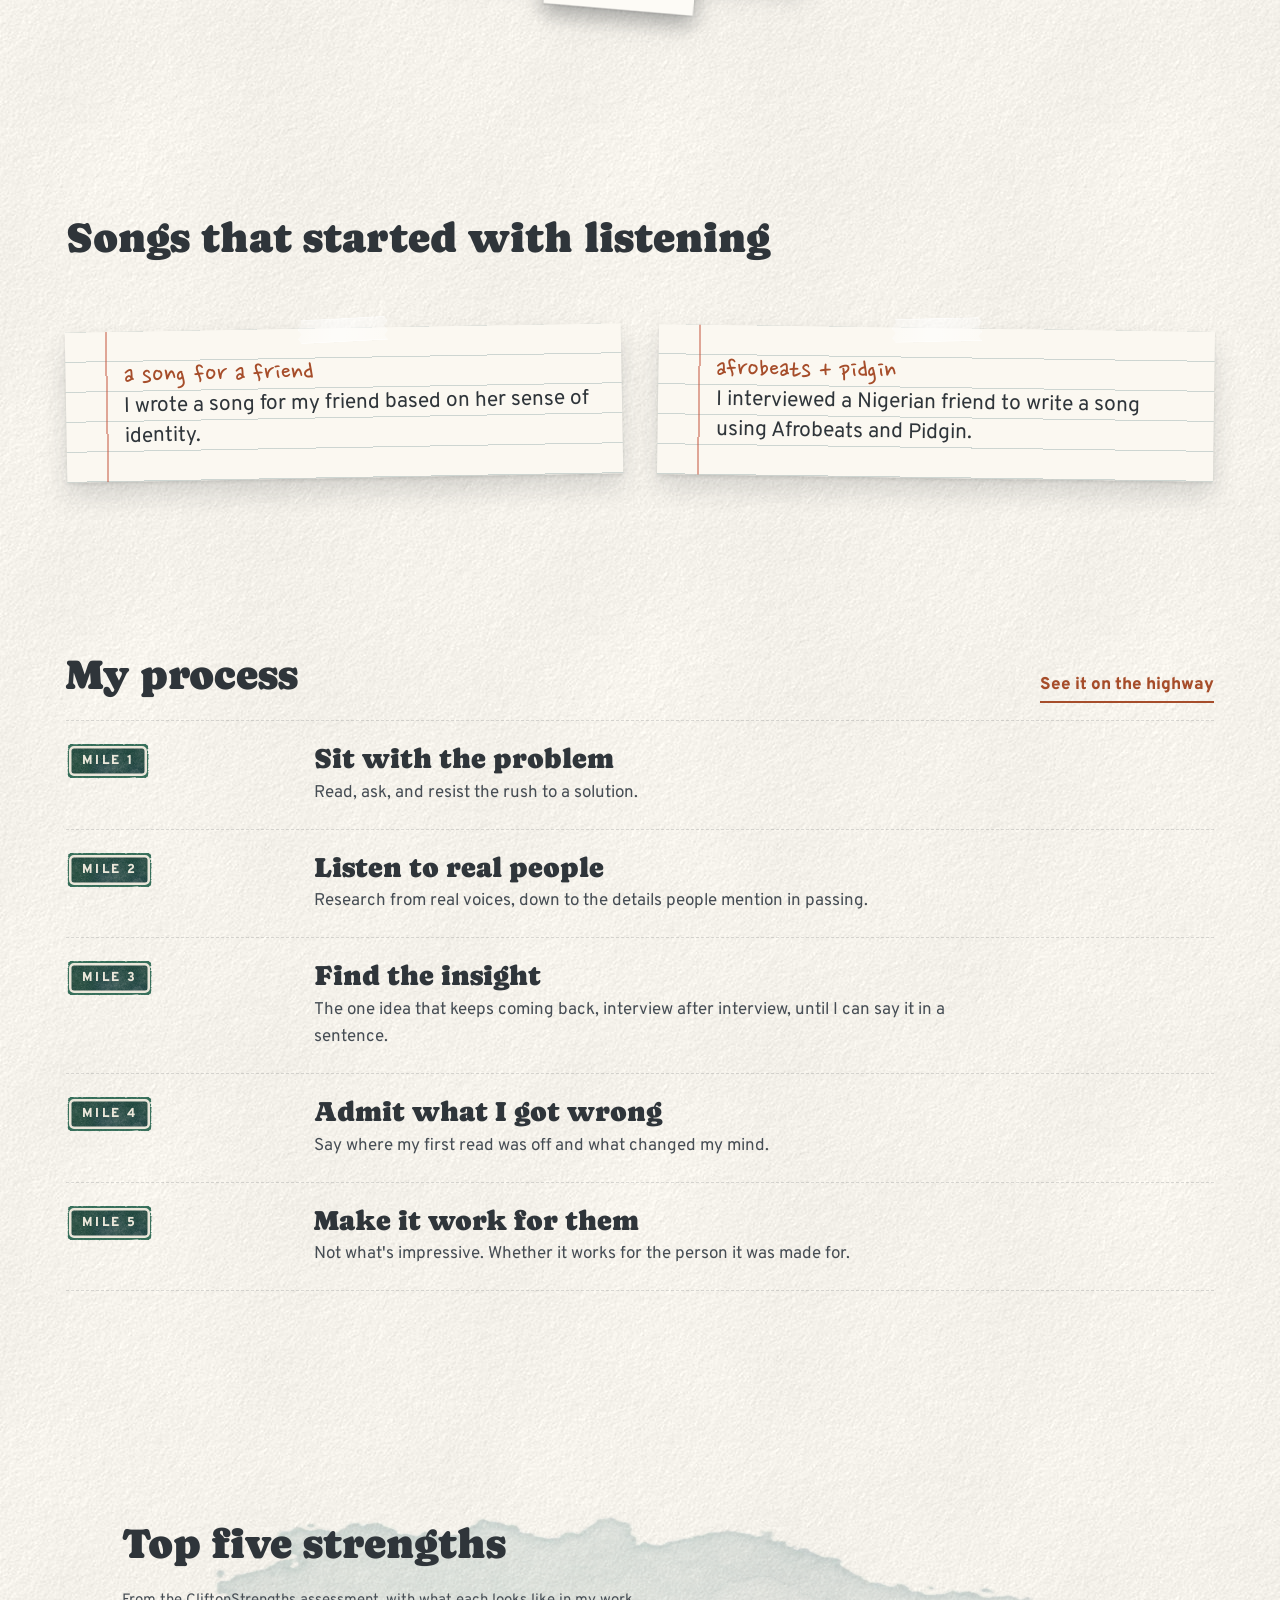
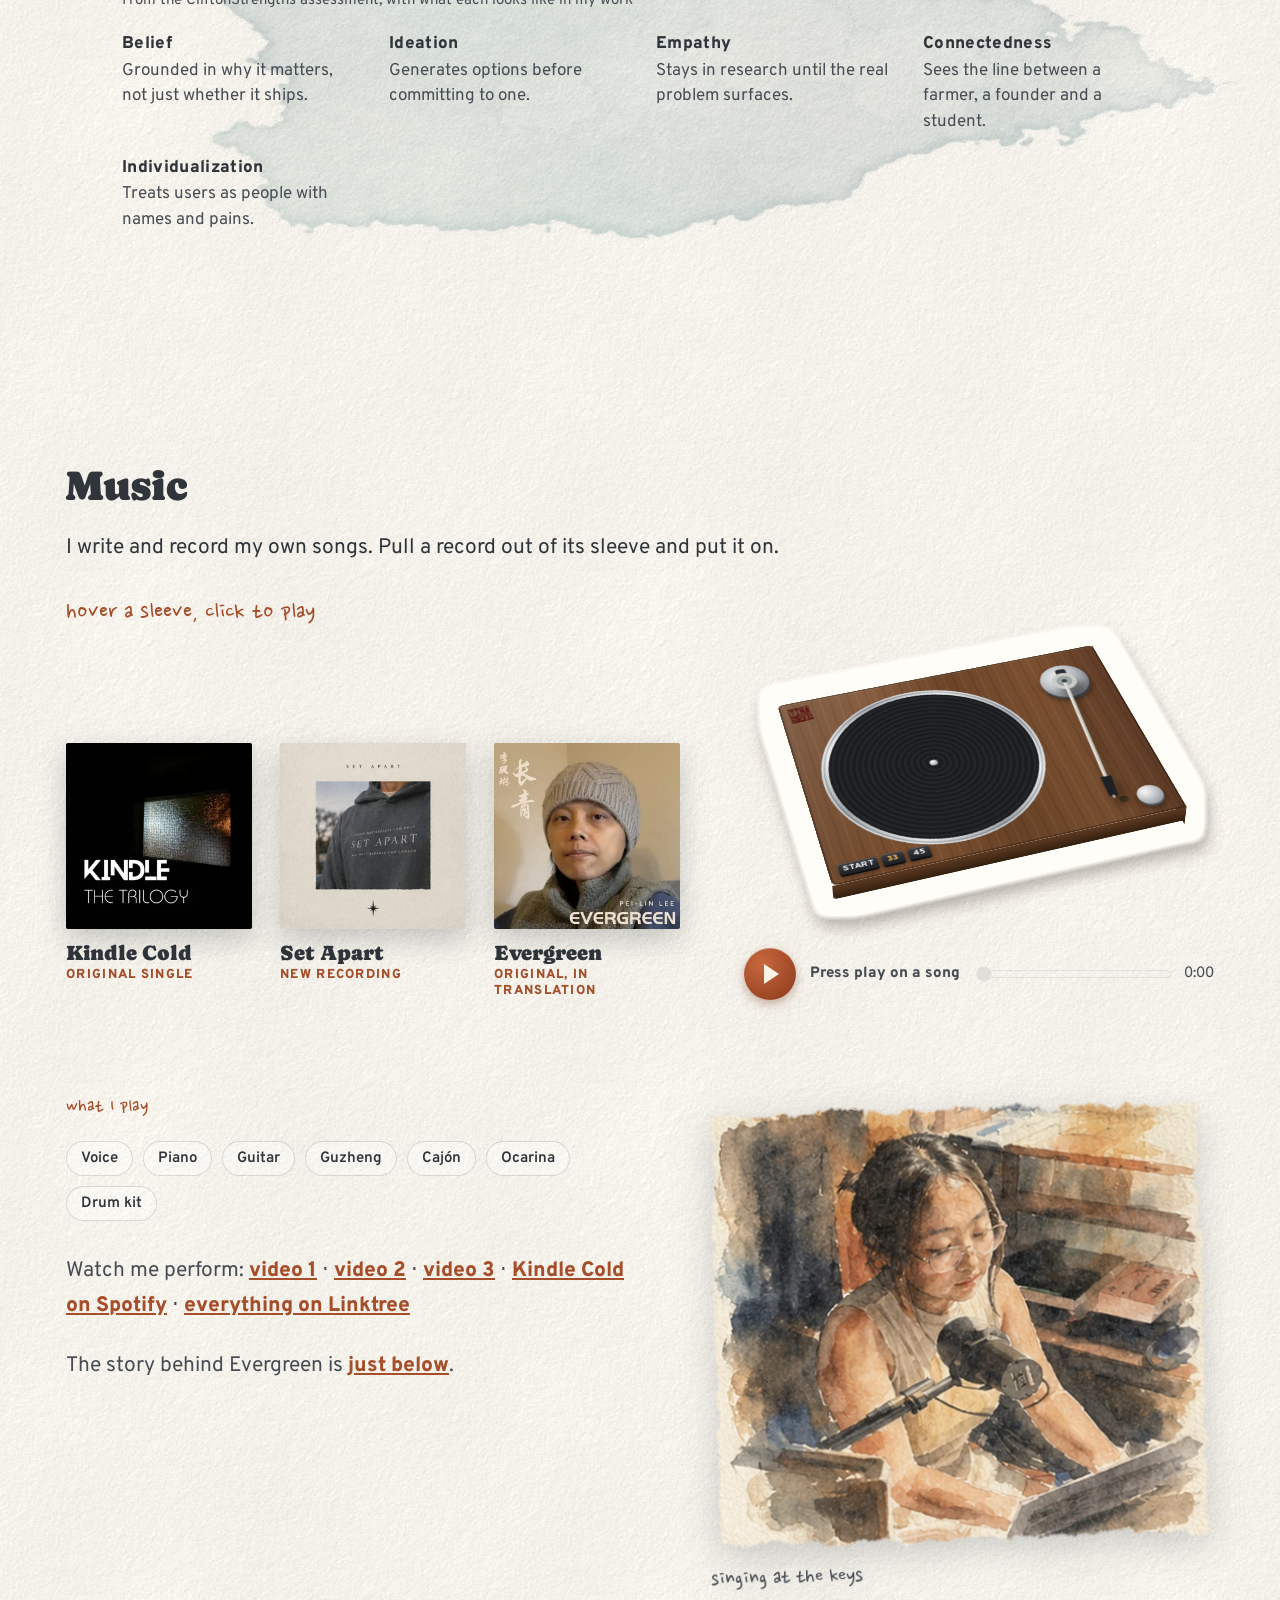
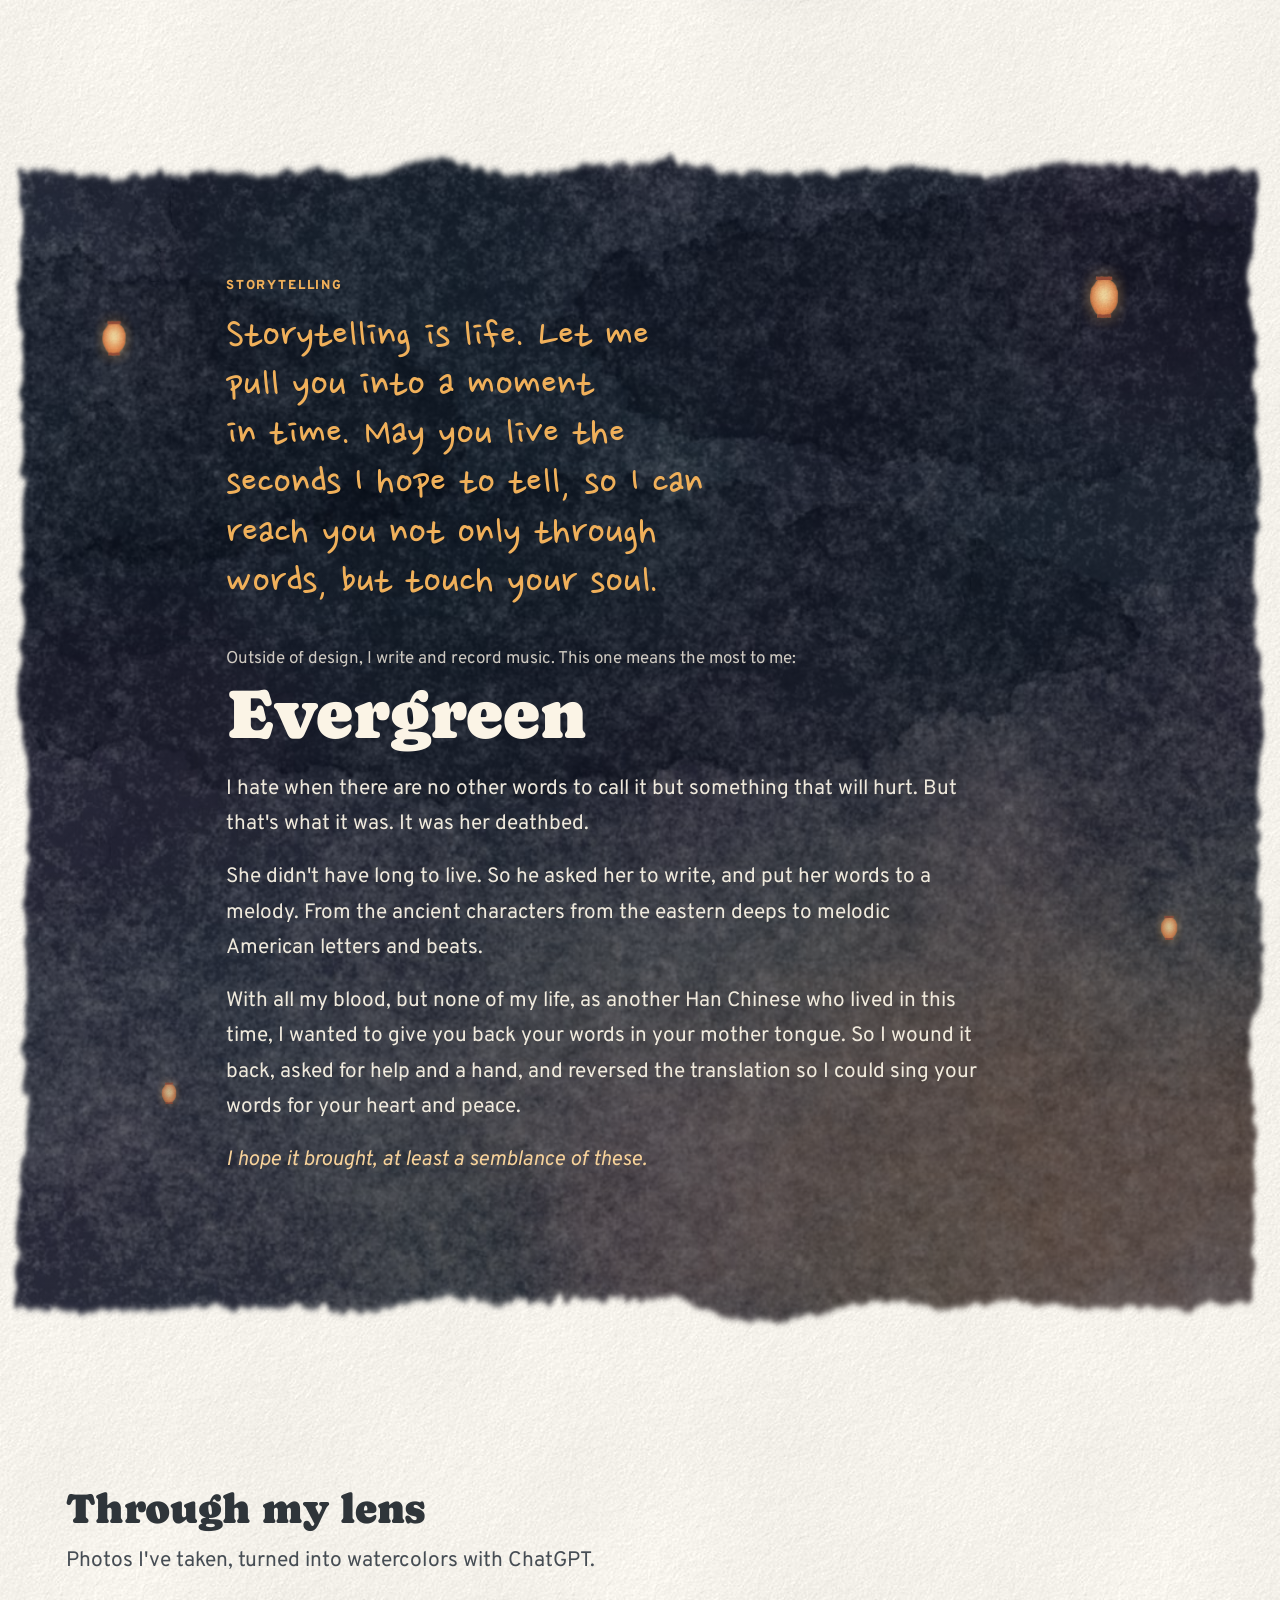
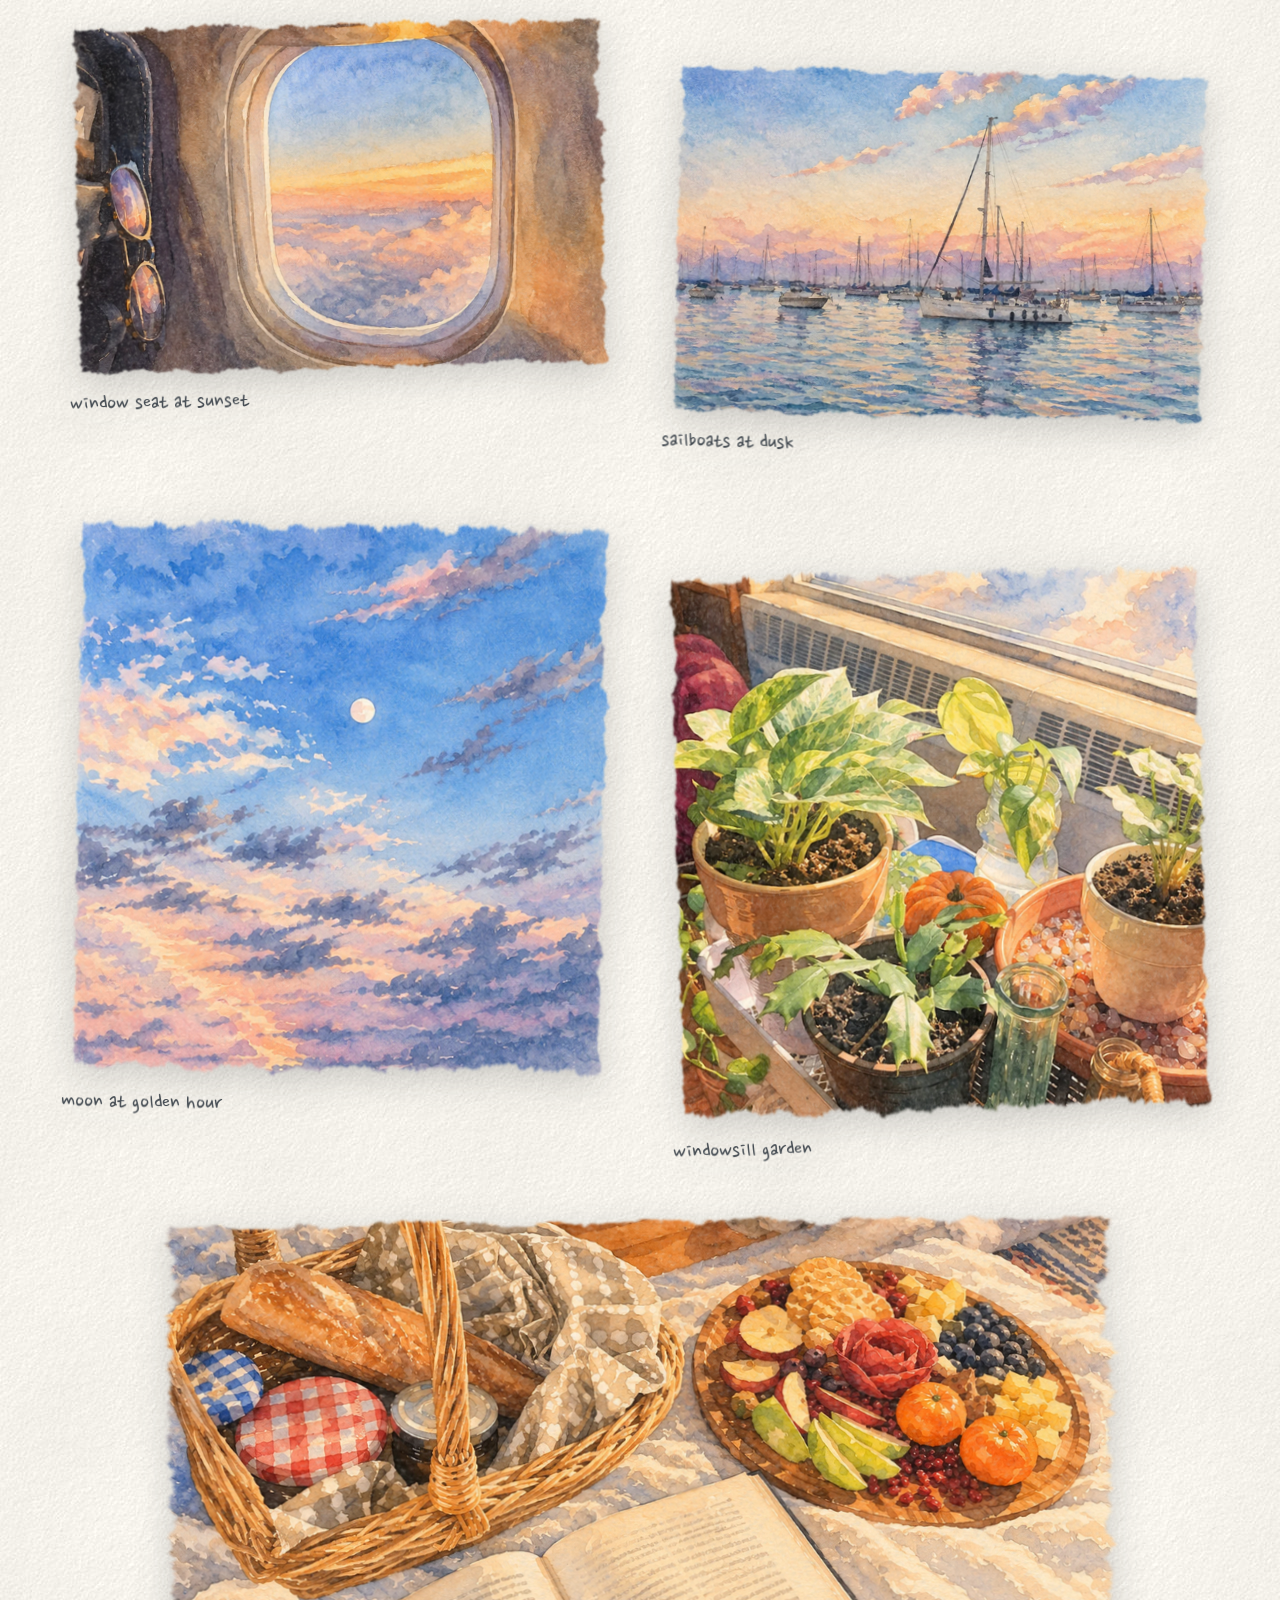
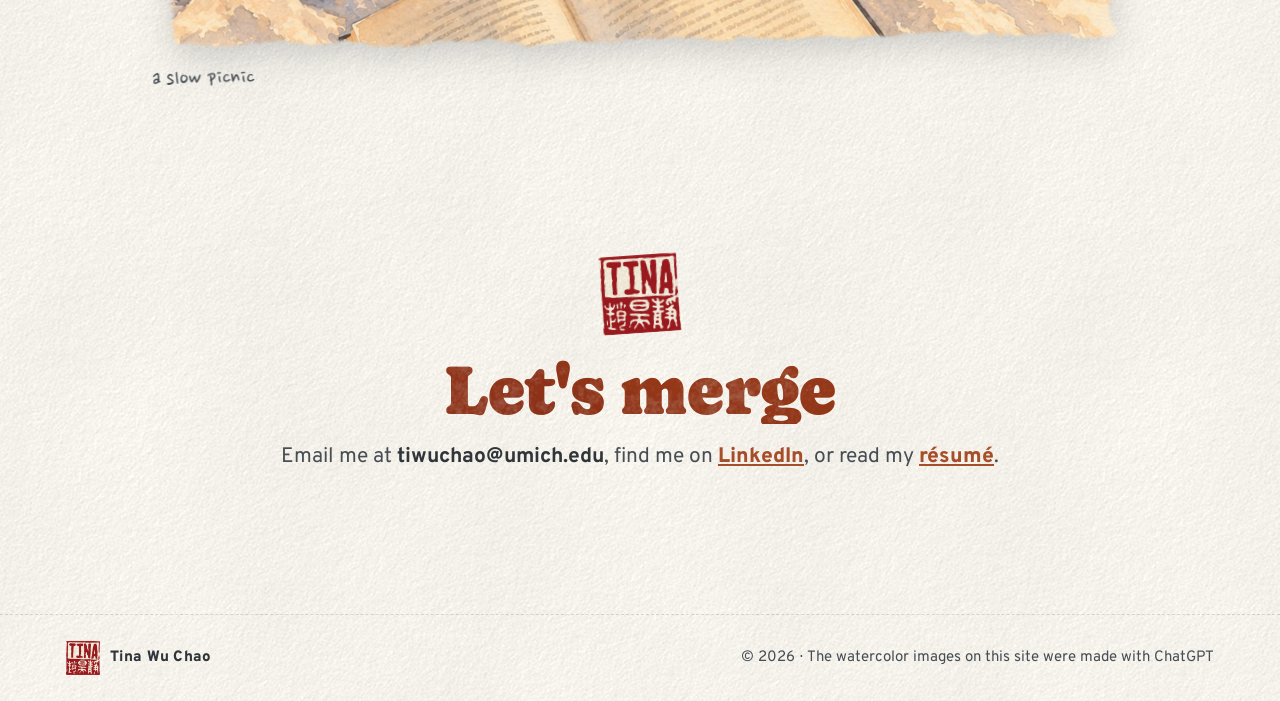
==== commit eef816fb: "About: wedding photo in its new gold frame Co-Authored-By: Claude Opus 5.5 <noreply@anthropic.com> C" ====
--- a/about.html
+++ b/about.html
@@ -132,7 +132,7 @@
     </div>
     <div class="people-side">
     <figure class="wed-photo">
-      <span class="wed-frame"><img src="images/wedding-flowers-e.webp" alt="My friend in her wedding dress, her face covered with a smiley emoji, framed by the bouquets I arranged: blue hydrangeas, lavender and cream roses, pink alstroemeria and baby's breath." width="640" height="800" loading="lazy"></span>
+      <img class="wed-framed" src="images/wedding-flowers-framed.webp" alt="My friend in her wedding dress, her face covered with a smiley emoji, framed by the bouquets I arranged: blue hydrangeas, lavender and cream roses, pink alstroemeria and baby's breath. The photo hangs in a gold frame." width="760" height="956" loading="lazy">
       <figcaption>the bouquets I arranged for my friend's wedding</figcaption>
     </figure>
     </div>
--- a/css/site.css
+++ b/css/site.css
@@ -856,20 +856,11 @@
 .ab-people-text > p:not(.hand) { max-width: 54ch; font-size: var(--t-l); line-height: 1.6; margin: 0 0 1.1rem; }
 .ab-people-text > p:last-child { margin-bottom: 0; }
 .people-kicker { margin: 0 0 .3rem; color: var(--rust); font-size: 1.9rem; transform: rotate(-1.5deg); transform-origin: left; }
-/* the wedding bouquets, in an antique gold frame with rosettes at the corners and a cream mat */
+/* the wedding bouquets, already in their gold frame (images/wedding-flowers-framed.webp) */
 .people-side { grid-column: 2; grid-row: 1; display: grid; justify-items: center; min-width: 0; }
-.wed-photo { --fw: clamp(15px, 2.2vw, 21px); position: relative; z-index: 1; width: min(90%, 360px); margin: 0; transform: rotate(-1.2deg); }
-.wed-frame { position: relative; display: block; padding: var(--fw); border-radius: 2px;
-  background: repeating-linear-gradient(45deg, rgba(255, 246, 214, .12) 0 2px, rgba(60, 38, 8, .07) 2px 4px),
-    linear-gradient(135deg, #ecd593 0%, #b08434 18%, #f1dea4 36%, #94692a 54%, #e2c57e 72%, #9f7530 88%, #dcc07a 100%);
-  box-shadow: inset 0 0 0 1.5px #5e3f10, inset 0 0 0 4px #ead290, inset 0 0 0 5.5px #7d5719, inset 0 0 0 9px #c99d48, inset 0 0 0 10.5px #6a4814,
-    0 2px 3px rgba(30, 36, 42, .3), 0 18px 32px rgba(30, 36, 42, .28); }
-.wed-frame::before { content: ""; position: absolute; inset: -4px; pointer-events: none;
-  background: var(--rosette) left top / calc(var(--fw) + 8px) no-repeat, var(--rosette) right top / calc(var(--fw) + 8px) no-repeat,
-    var(--rosette) left bottom / calc(var(--fw) + 8px) no-repeat, var(--rosette) right bottom / calc(var(--fw) + 8px) no-repeat; }
-.wed-photo { --rosette: url("data:image/svg+xml,%3Csvg xmlns='http://www.w3.org/2000/svg' viewBox='0 0 40 40'%3E%3Cg stroke='%235e3f10' stroke-width='1.1' fill='%23d6b05c'%3E%3Cellipse cx='20' cy='9.5' rx='5' ry='8.5'/%3E%3Cellipse cx='20' cy='9.5' rx='5' ry='8.5' transform='rotate(45 20 20)'/%3E%3Cellipse cx='20' cy='9.5' rx='5' ry='8.5' transform='rotate(90 20 20)'/%3E%3Cellipse cx='20' cy='9.5' rx='5' ry='8.5' transform='rotate(135 20 20)'/%3E%3Cellipse cx='20' cy='9.5' rx='5' ry='8.5' transform='rotate(180 20 20)'/%3E%3Cellipse cx='20' cy='9.5' rx='5' ry='8.5' transform='rotate(225 20 20)'/%3E%3Cellipse cx='20' cy='9.5' rx='5' ry='8.5' transform='rotate(270 20 20)'/%3E%3Cellipse cx='20' cy='9.5' rx='5' ry='8.5' transform='rotate(315 20 20)'/%3E%3Ccircle cx='20' cy='20' r='7.5' fill='%23f3e1a7'/%3E%3Ccircle cx='20' cy='20' r='3.2' fill='%23a87b2c'/%3E%3C/g%3E%3C/svg%3E"); }
-.wed-frame img { display: block; width: 100%; height: auto; aspect-ratio: 4 / 5; object-fit: cover; border: clamp(8px, 1.4vw, 12px) solid #f7f0de;
-  box-shadow: 0 0 0 1.5px #6a4814, 0 0 7px 1px rgba(50, 30, 5, .45); }
+.wed-photo { position: relative; z-index: 1; width: min(94%, 430px); margin: 0; transform: rotate(-1.2deg); }
+.wed-framed { display: block; width: 100%; height: auto;
+  box-shadow: 0 2px 3px rgba(30, 36, 42, .35), 0 14px 22px rgba(30, 36, 42, .3), 0 30px 48px rgba(30, 36, 42, .18); }
 .wed-photo figcaption { margin-top: 12px; font-family: var(--f-hand); font-size: 1.4rem; line-height: 1.05; text-align: center; color: var(--ink-soft); text-wrap: balance; }
 @media (max-width: 860px) {
   .ab-people { grid-template-columns: 1fr; }
@@ -974,6 +965,12 @@
 /* ---------- hero: what I'm looking for ---------- */
 .hero-status { display: inline-flex; align-items: center; gap: 9px; margin: -.5rem 0 1.4rem; padding: 6px 14px 5px; border-radius: 999px;
   background: rgba(255, 255, 255, .55); border: 1.5px solid rgba(47, 53, 58, .28); font-weight: 700; font-size: var(--t-s); line-height: 1.3; color: var(--ink); }
+/* on phones the roles line wraps; a soft rounded card reads better than a stretched pill, with the date on its own line */
+@media (max-width: 560px) {
+  .hero-status { display: block; width: fit-content; max-width: 100%; padding: 9px 14px 8px; border-radius: 12px; }
+  .status-sep { display: none; }
+  .status-grad { display: block; margin-top: 2px; font-weight: 600; color: var(--ink-soft); }
+}
 .big-sign { background: linear-gradient(rgba(10, 34, 27, .62), rgba(10, 34, 27, .62)), var(--sign) var(--sign-bg) center / cover; }
 .hero-links { display: flex; flex-wrap: wrap; gap: 6px 22px; margin: 1.3rem 0 0; }
 .hero-links a { font-weight: 800; font-size: var(--t-s); color: var(--ink); text-decoration: none; border-bottom: 2px solid #a64d2a; padding-bottom: 1px; }
@@ -1299,3 +1296,15 @@
 /* Contact: small envelope icon beside the email address */
 .email-wrap { display: inline-flex; align-items: center; gap: .45em; min-width: 0; }
 .email-icon { width: clamp(1.3rem, 3.4vw, 1.75rem); height: auto; flex: none; fill: none; stroke: var(--rust); stroke-width: 2; stroke-linecap: round; stroke-linejoin: round; }
+
+/* Case study header: a taped-on picture beside the title, filling the empty space on the right */
+.cs-art { position: relative; width: 100%; max-width: 560px; margin: 2rem 0 0; justify-self: center; padding: 12px; background: #fbf9f4;
+  box-shadow: 0 14px 30px rgba(20, 24, 30, .22); transform: rotate(1.5deg); }
+.cs-art::before { content: ""; position: absolute; top: -14px; left: 50%; width: 120px; height: 30px; margin-left: -60px;
+  background: rgba(255, 255, 255, .6); box-shadow: 0 1px 3px rgba(0, 0, 0, .12); transform: rotate(-3deg); }
+.cs-art img { display: block; width: 100%; height: auto; }
+@media (min-width: 960px) {
+  .cs-head.has-art { grid-template-columns: minmax(0, 1.15fr) minmax(0, 1fr); column-gap: 56px; }
+  .cs-head.has-art > :not(.cs-art) { grid-column: 1; }
+  .cs-head.has-art > .cs-art { grid-column: 2; grid-row: 1 / span 4; align-self: center; margin: 0; }
+}
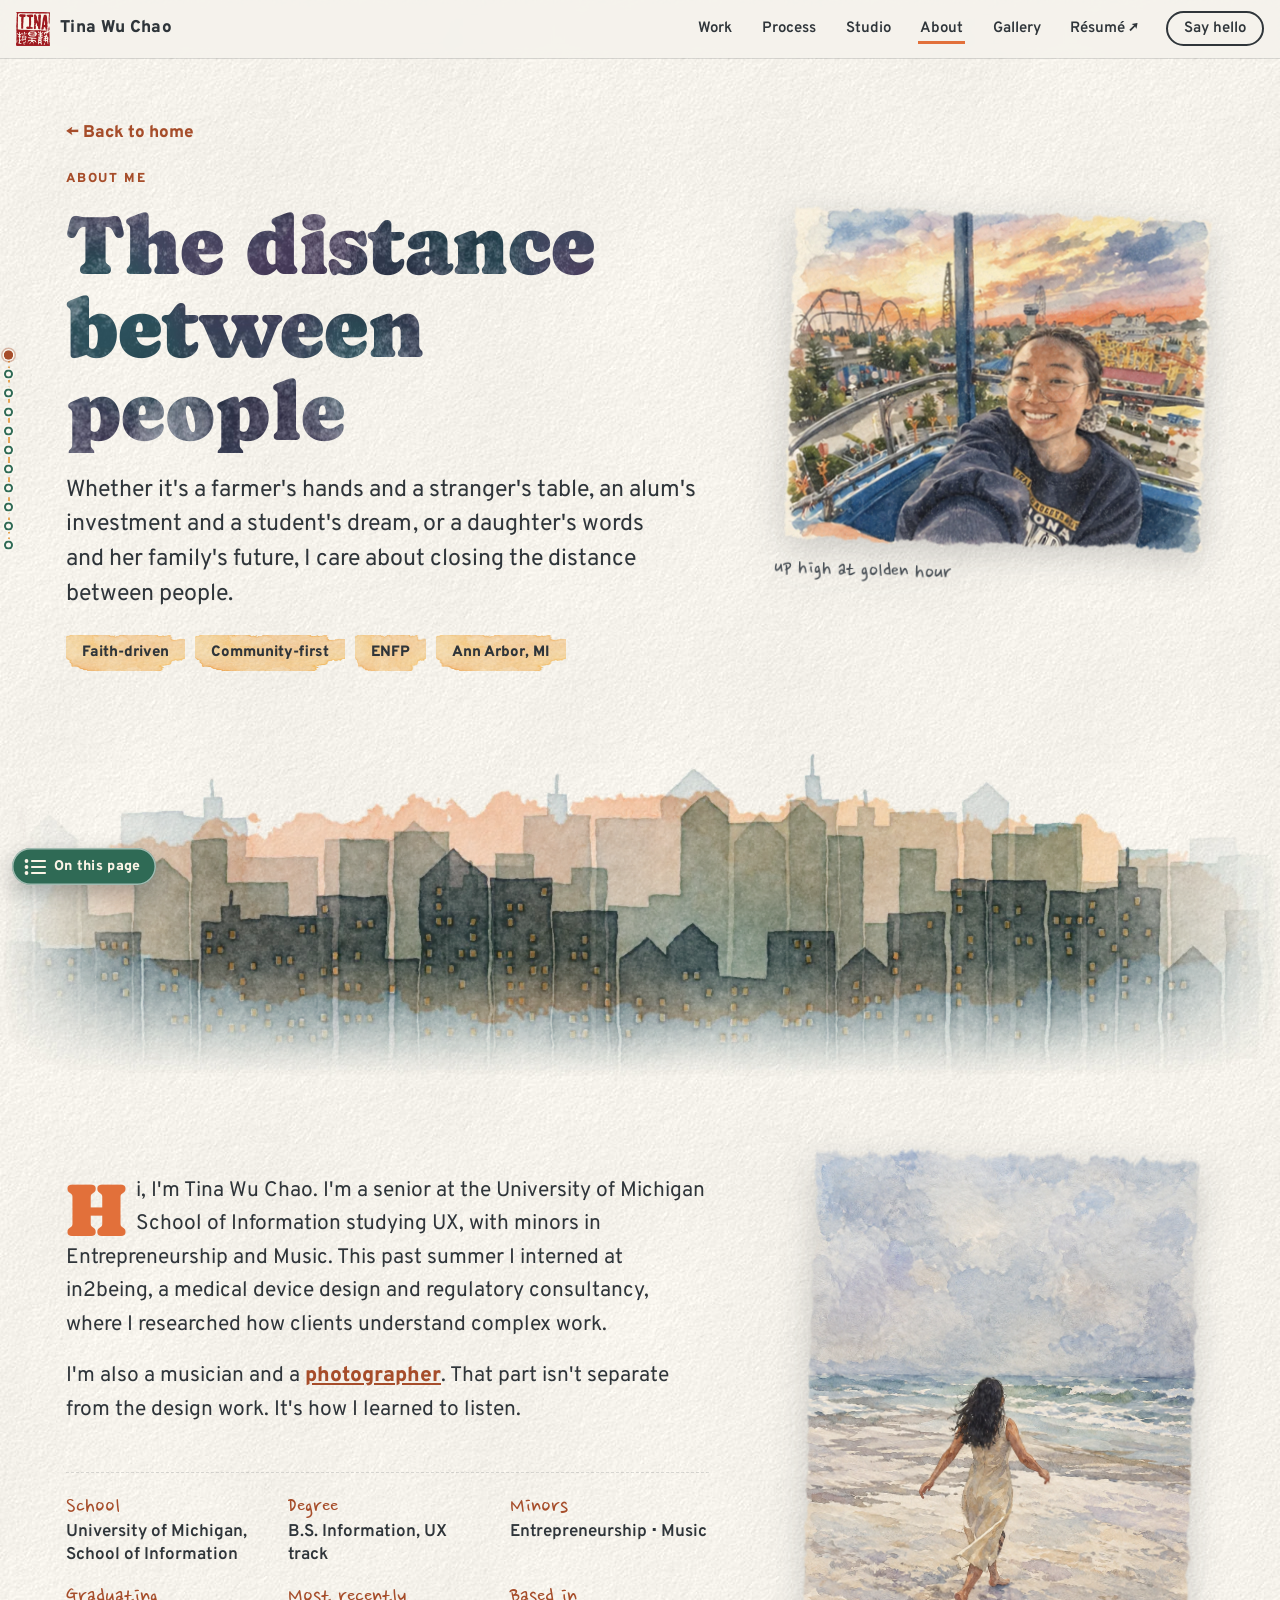
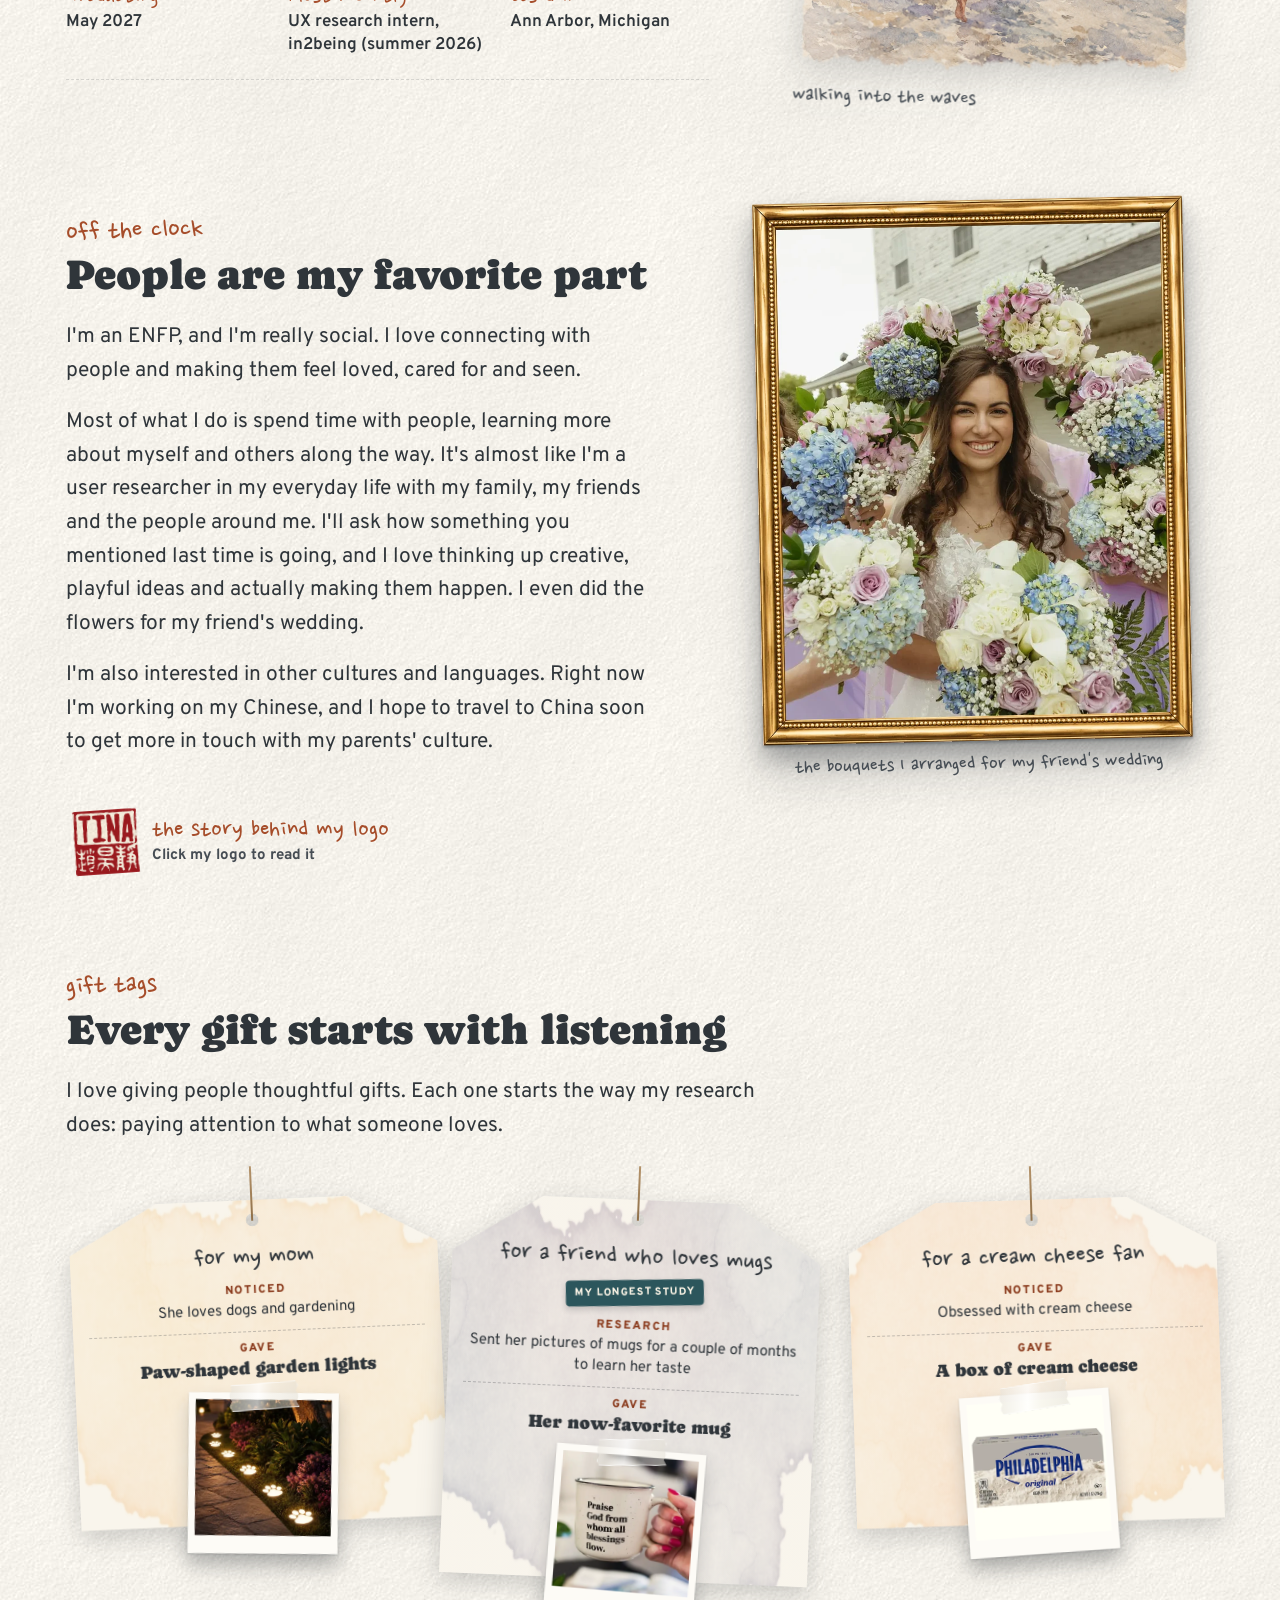
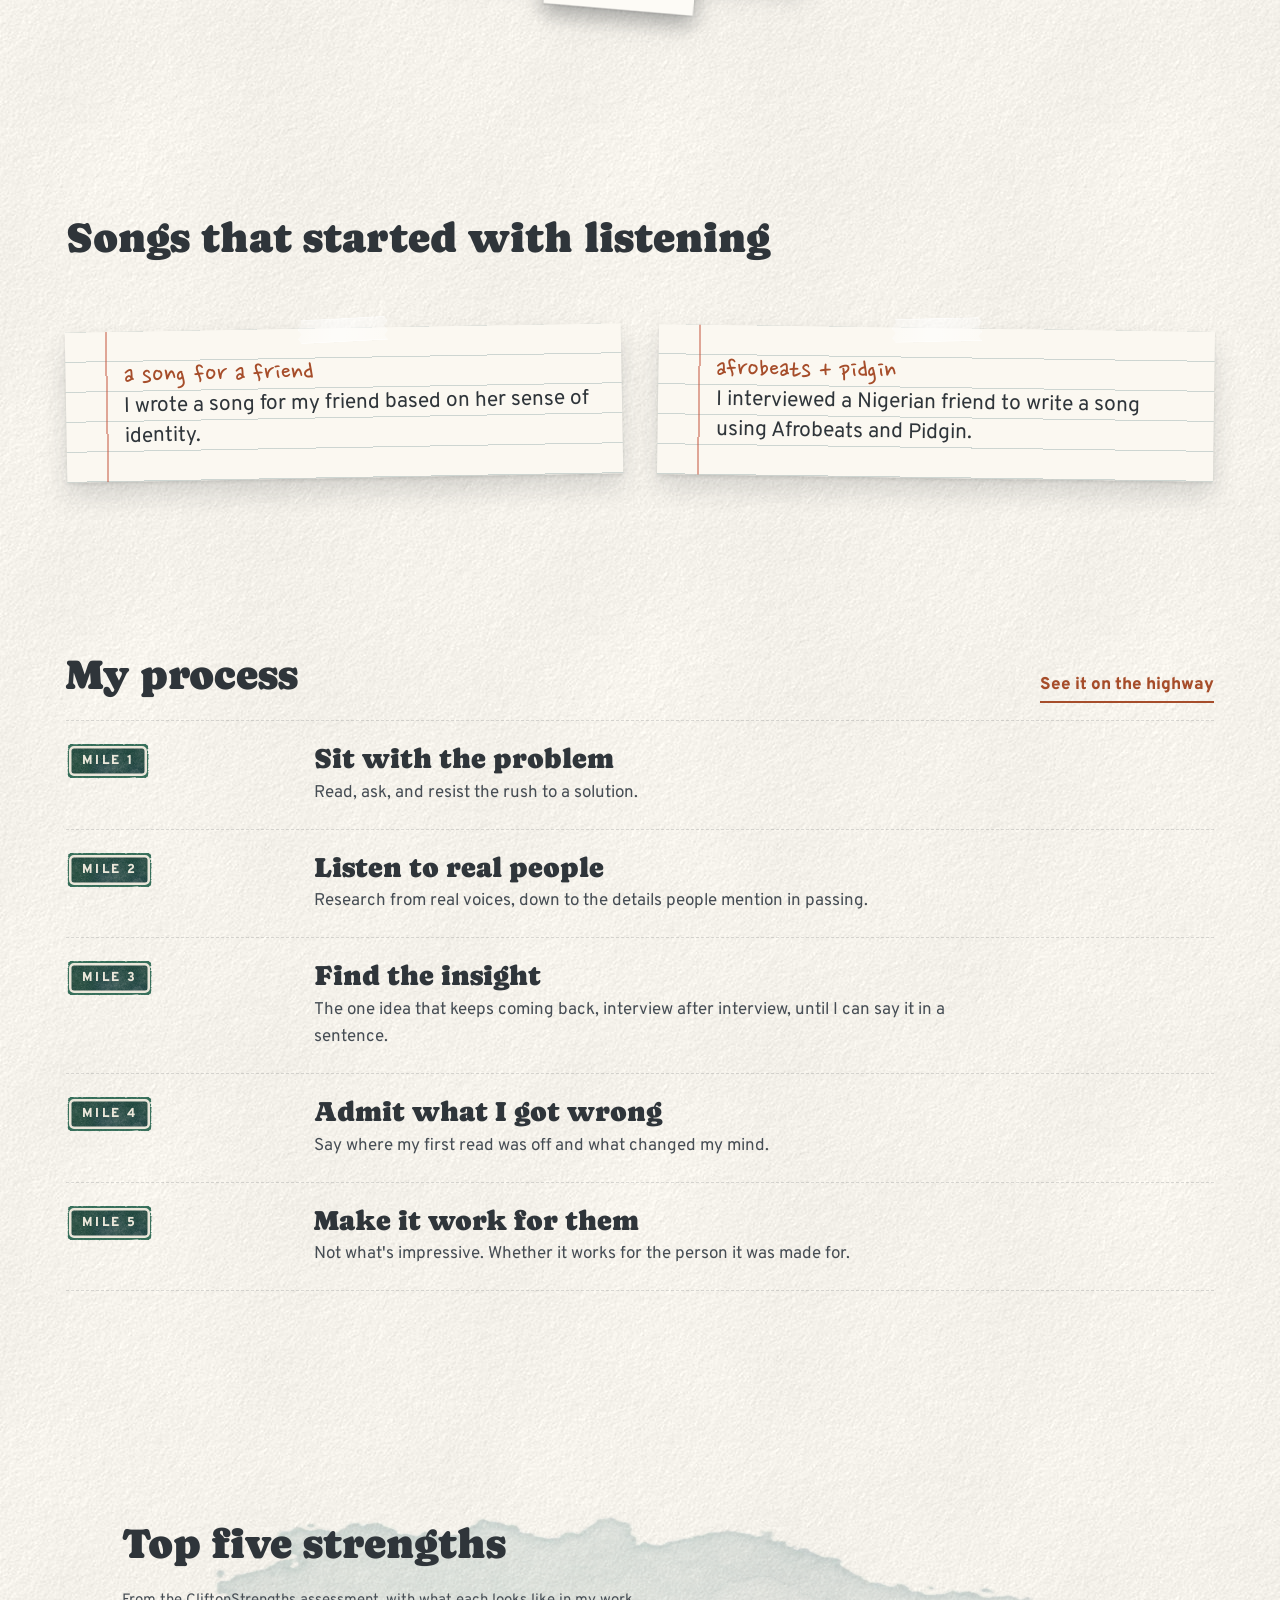
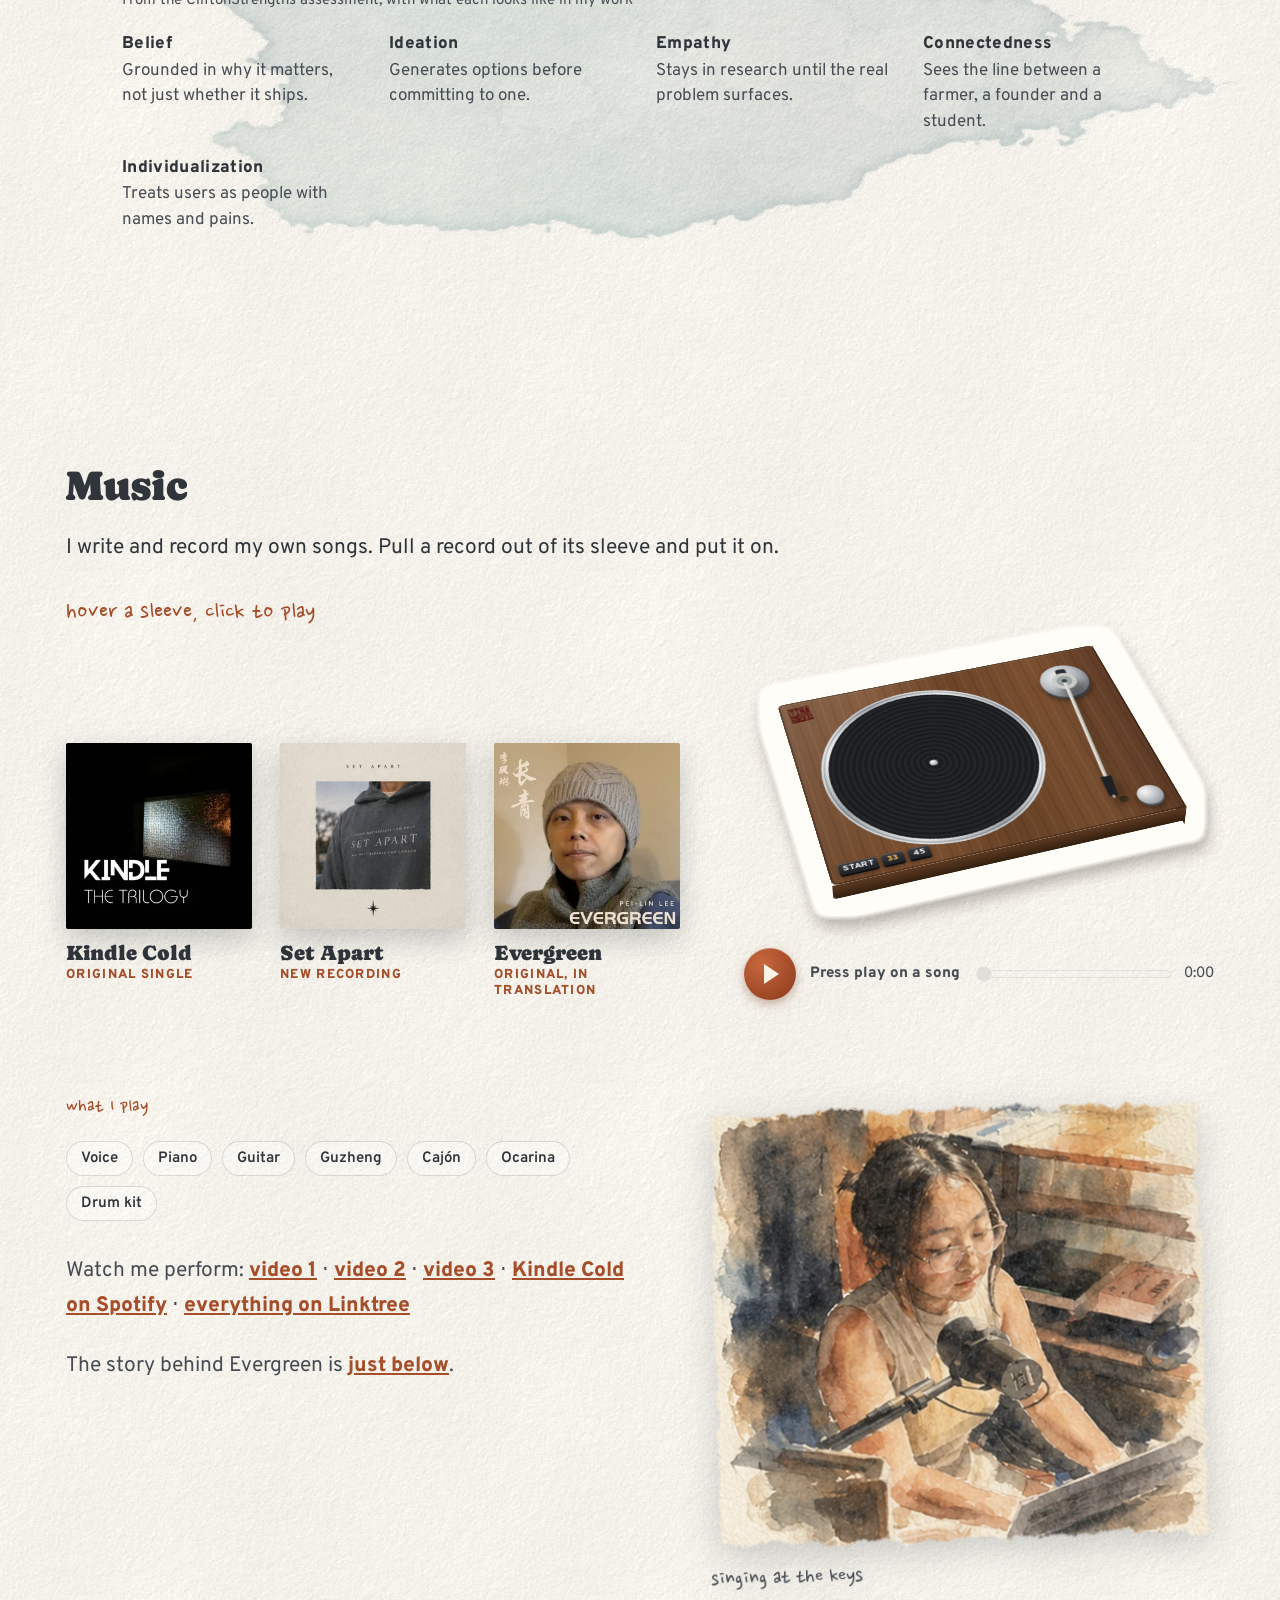
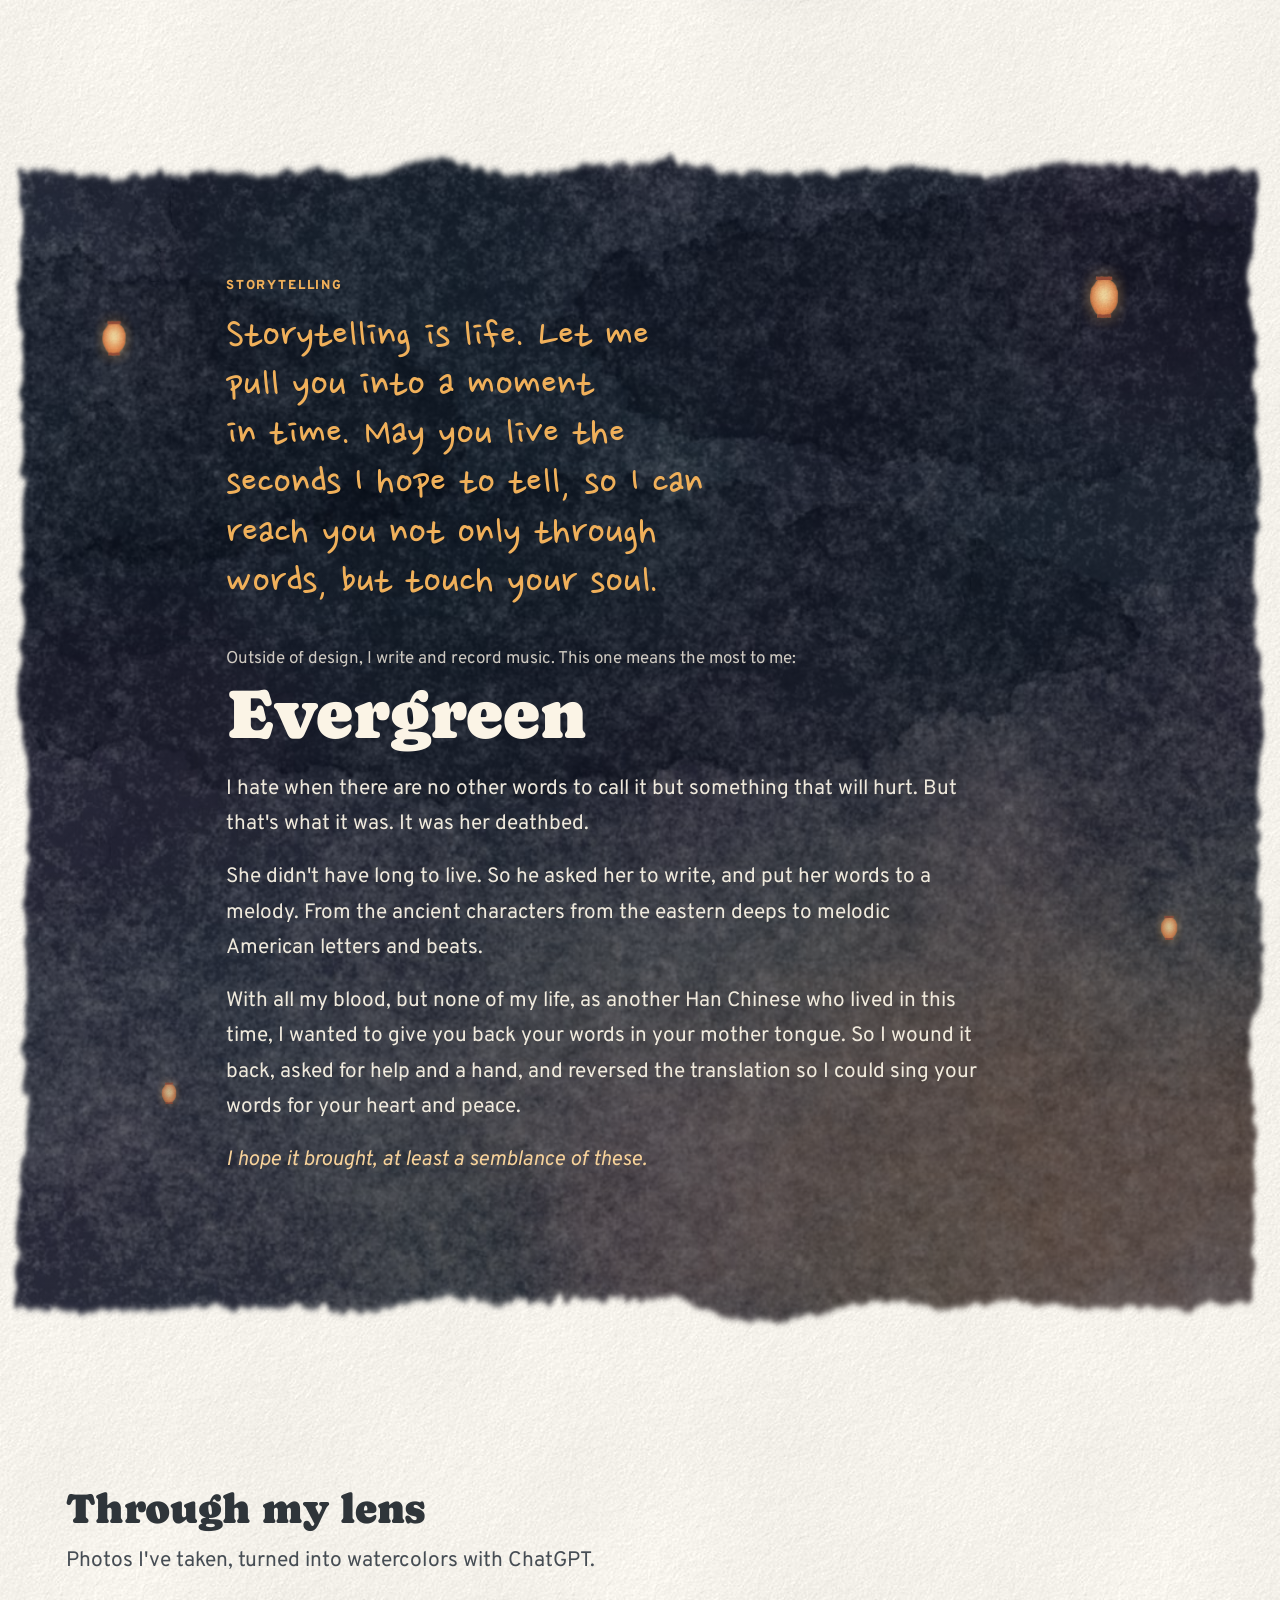
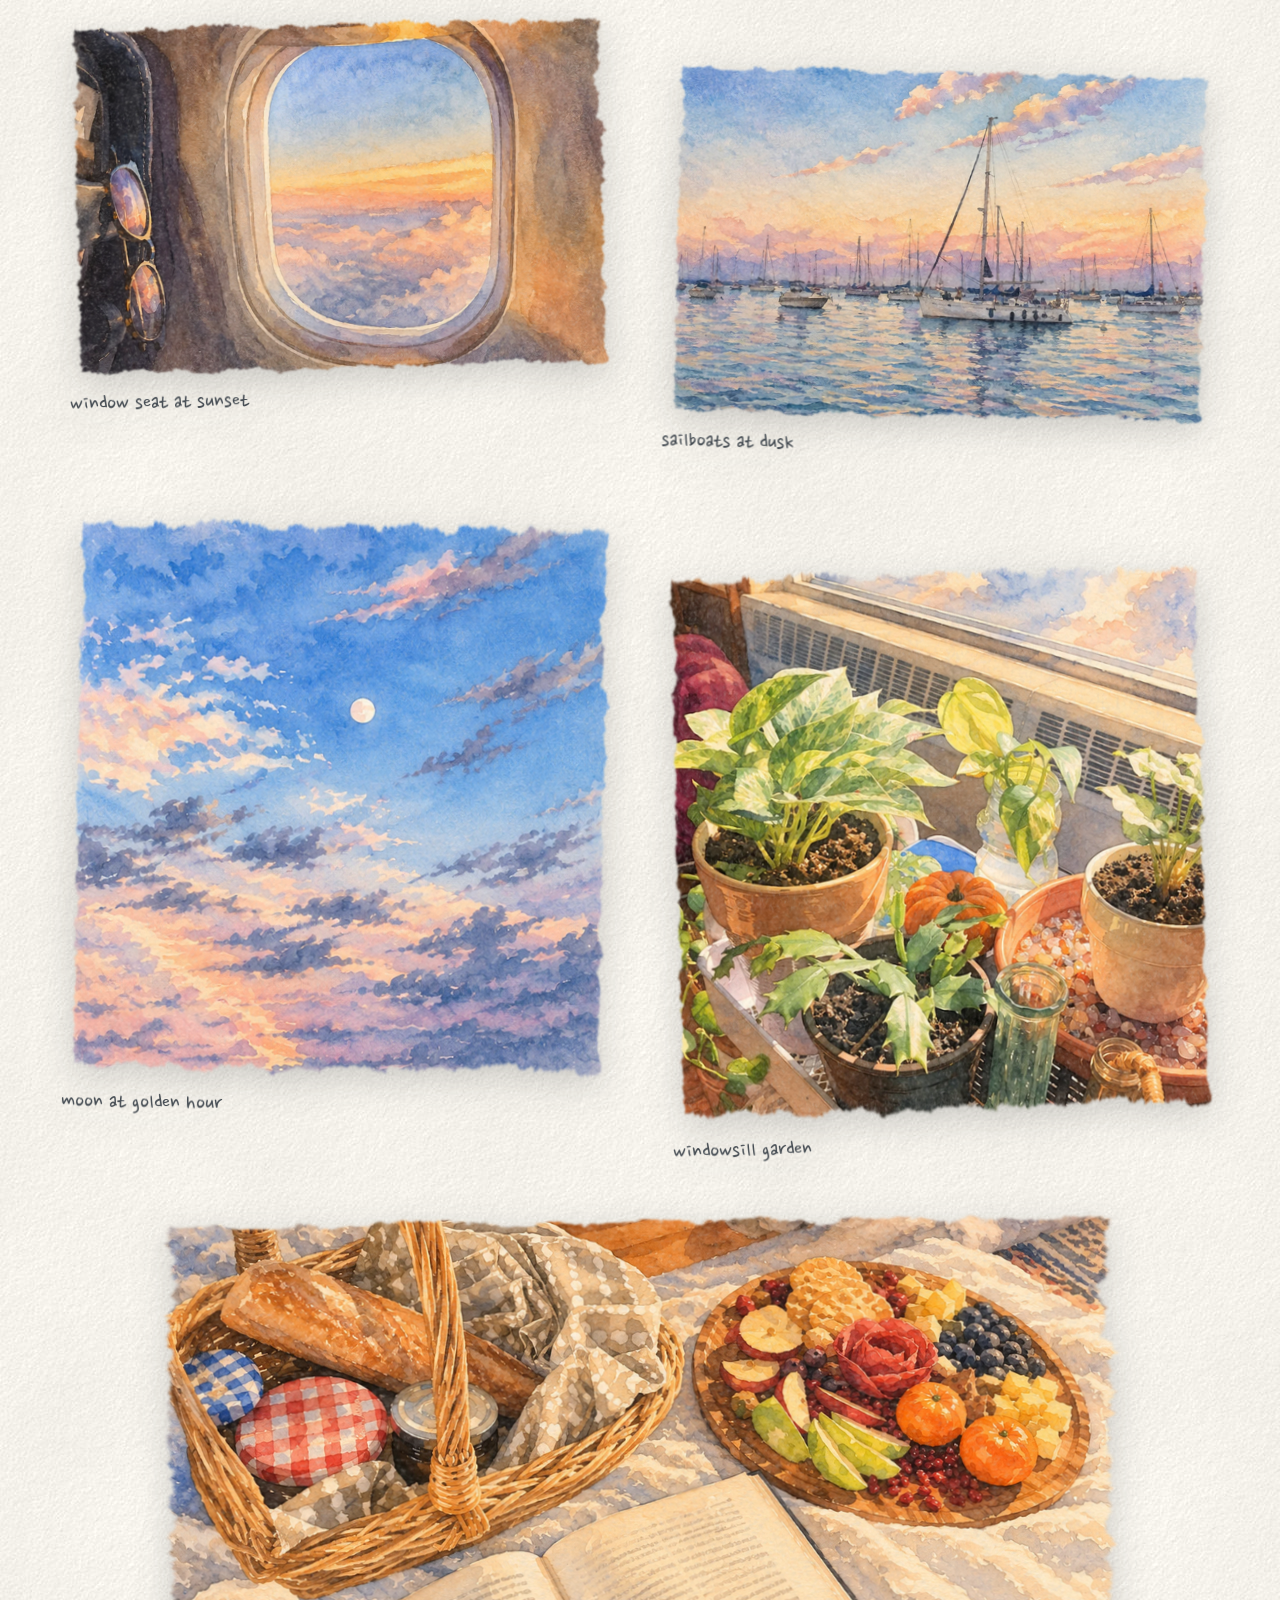
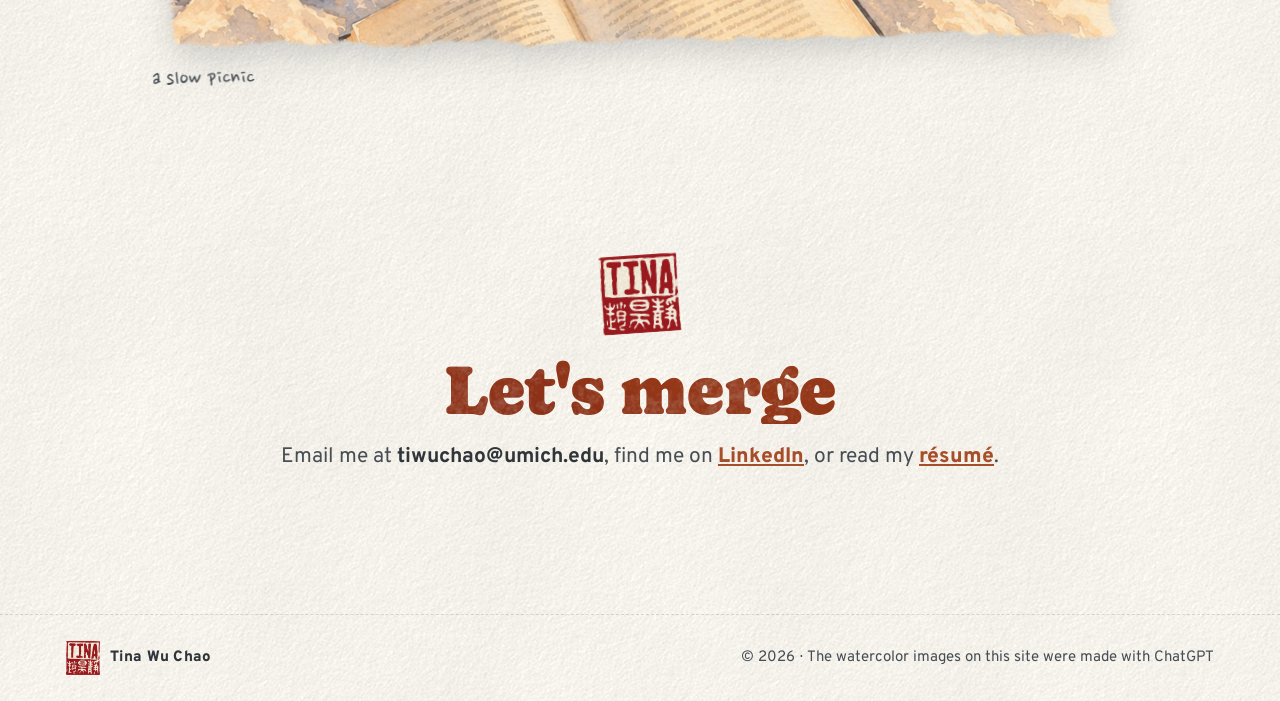
==== commit 70f06400: "About: wedding photo with Faith's face, new gold frame Co-Authored-By: Claude Opus 5.5 <noreply@anth" ====
--- a/about.html
+++ b/about.html
@@ -132,7 +132,7 @@
     </div>
     <div class="people-side">
     <figure class="wed-photo">
-      <img class="wed-framed" src="images/wedding-flowers-framed.webp" alt="My friend in her wedding dress, her face covered with a smiley emoji, framed by the bouquets I arranged: blue hydrangeas, lavender and cream roses, pink alstroemeria and baby's breath. The photo hangs in a gold frame." width="760" height="956" loading="lazy">
+      <img class="wed-framed" src="images/wedding-flowers-framed.webp" alt="My friend smiling in her wedding dress, framed by the bouquets I arranged: blue hydrangeas, lavender and cream roses, pink alstroemeria and baby's breath. The photo hangs in a gold frame." width="760" height="956" loading="lazy">
       <figcaption>the bouquets I arranged for my friend's wedding</figcaption>
     </figure>
     </div>
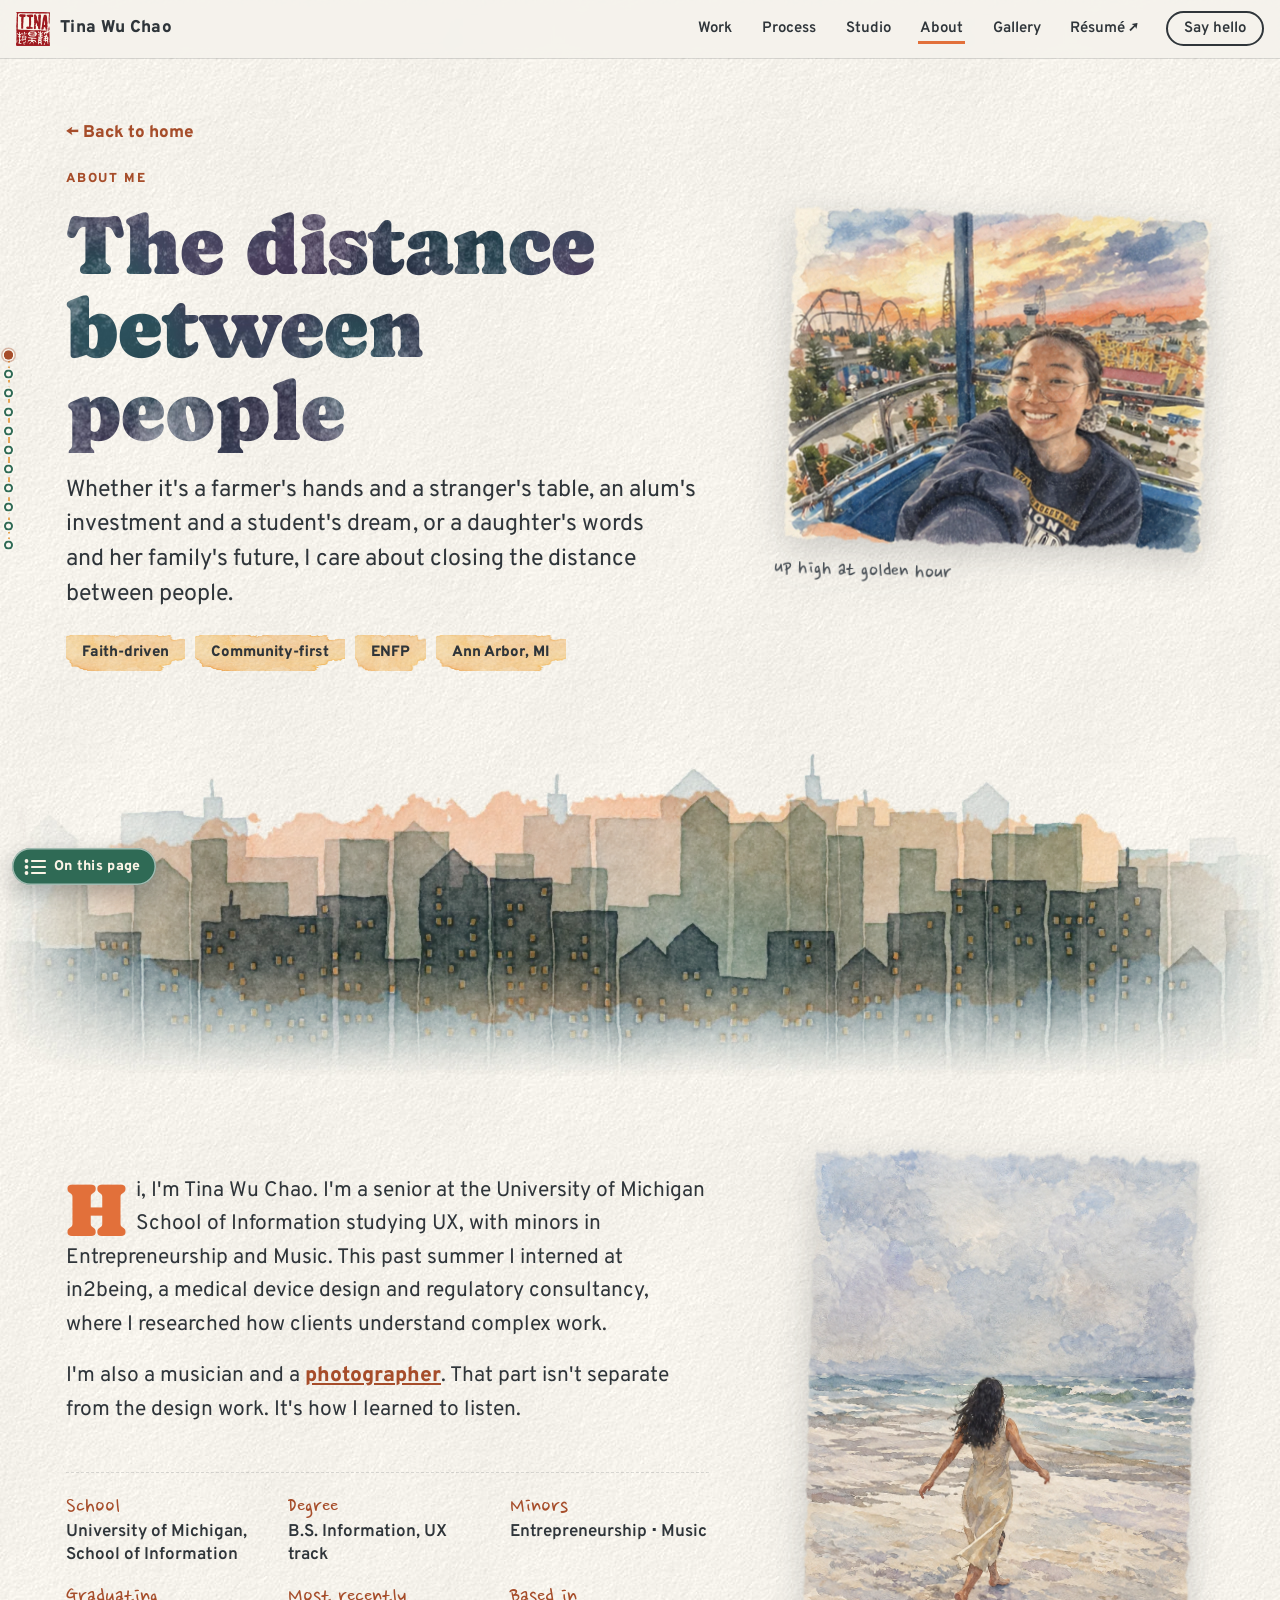
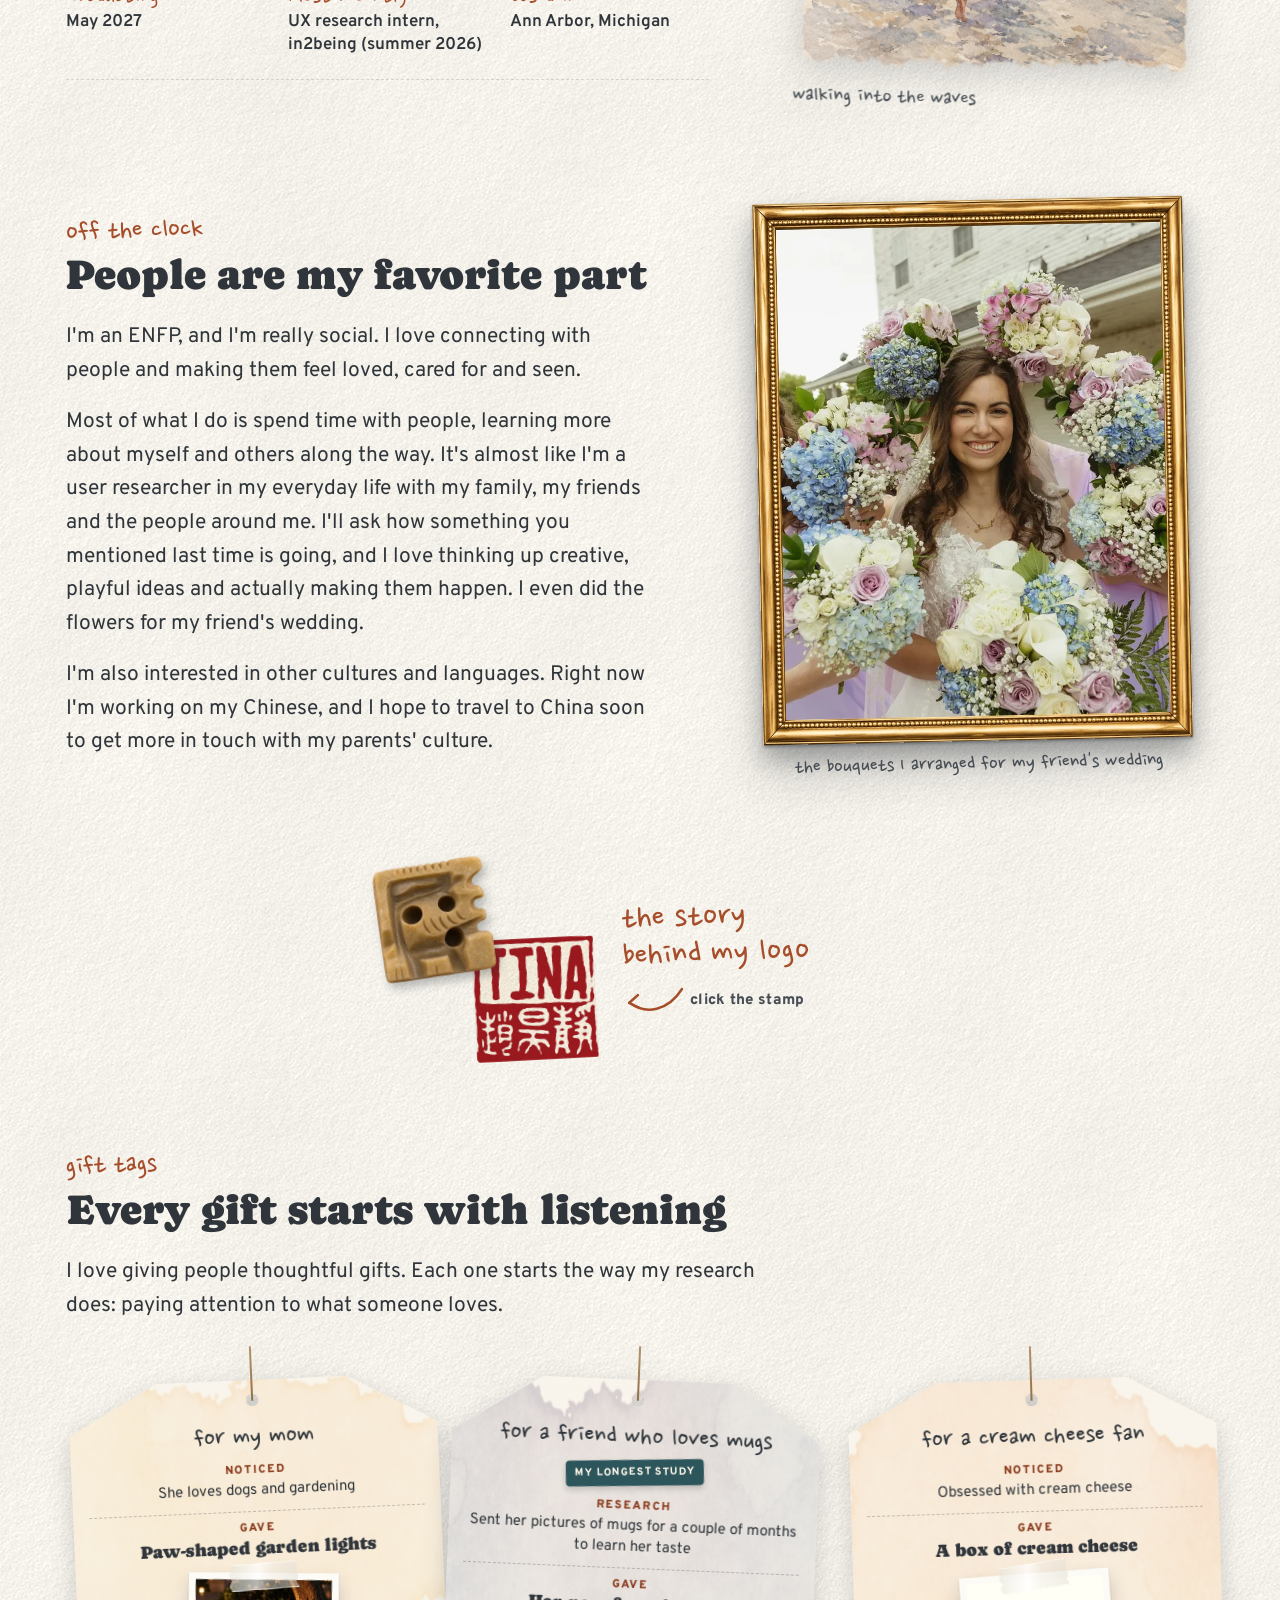
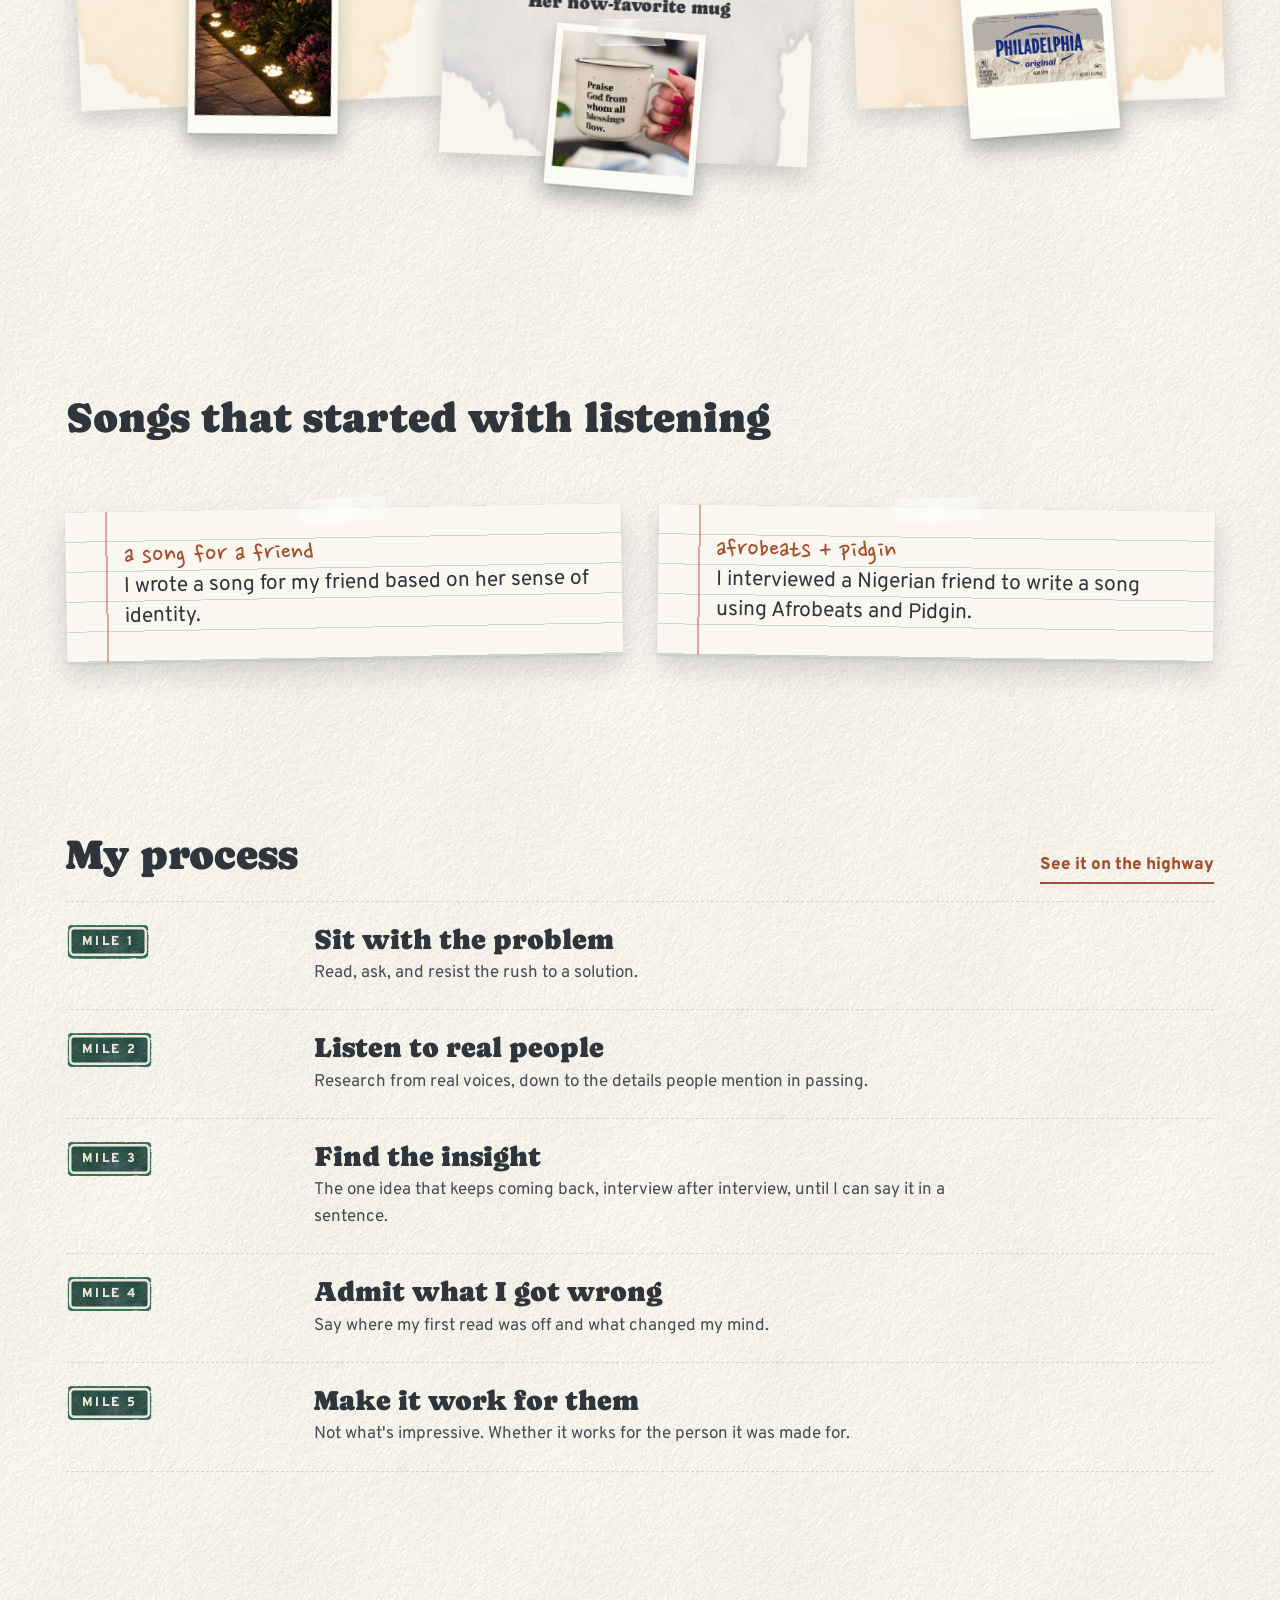
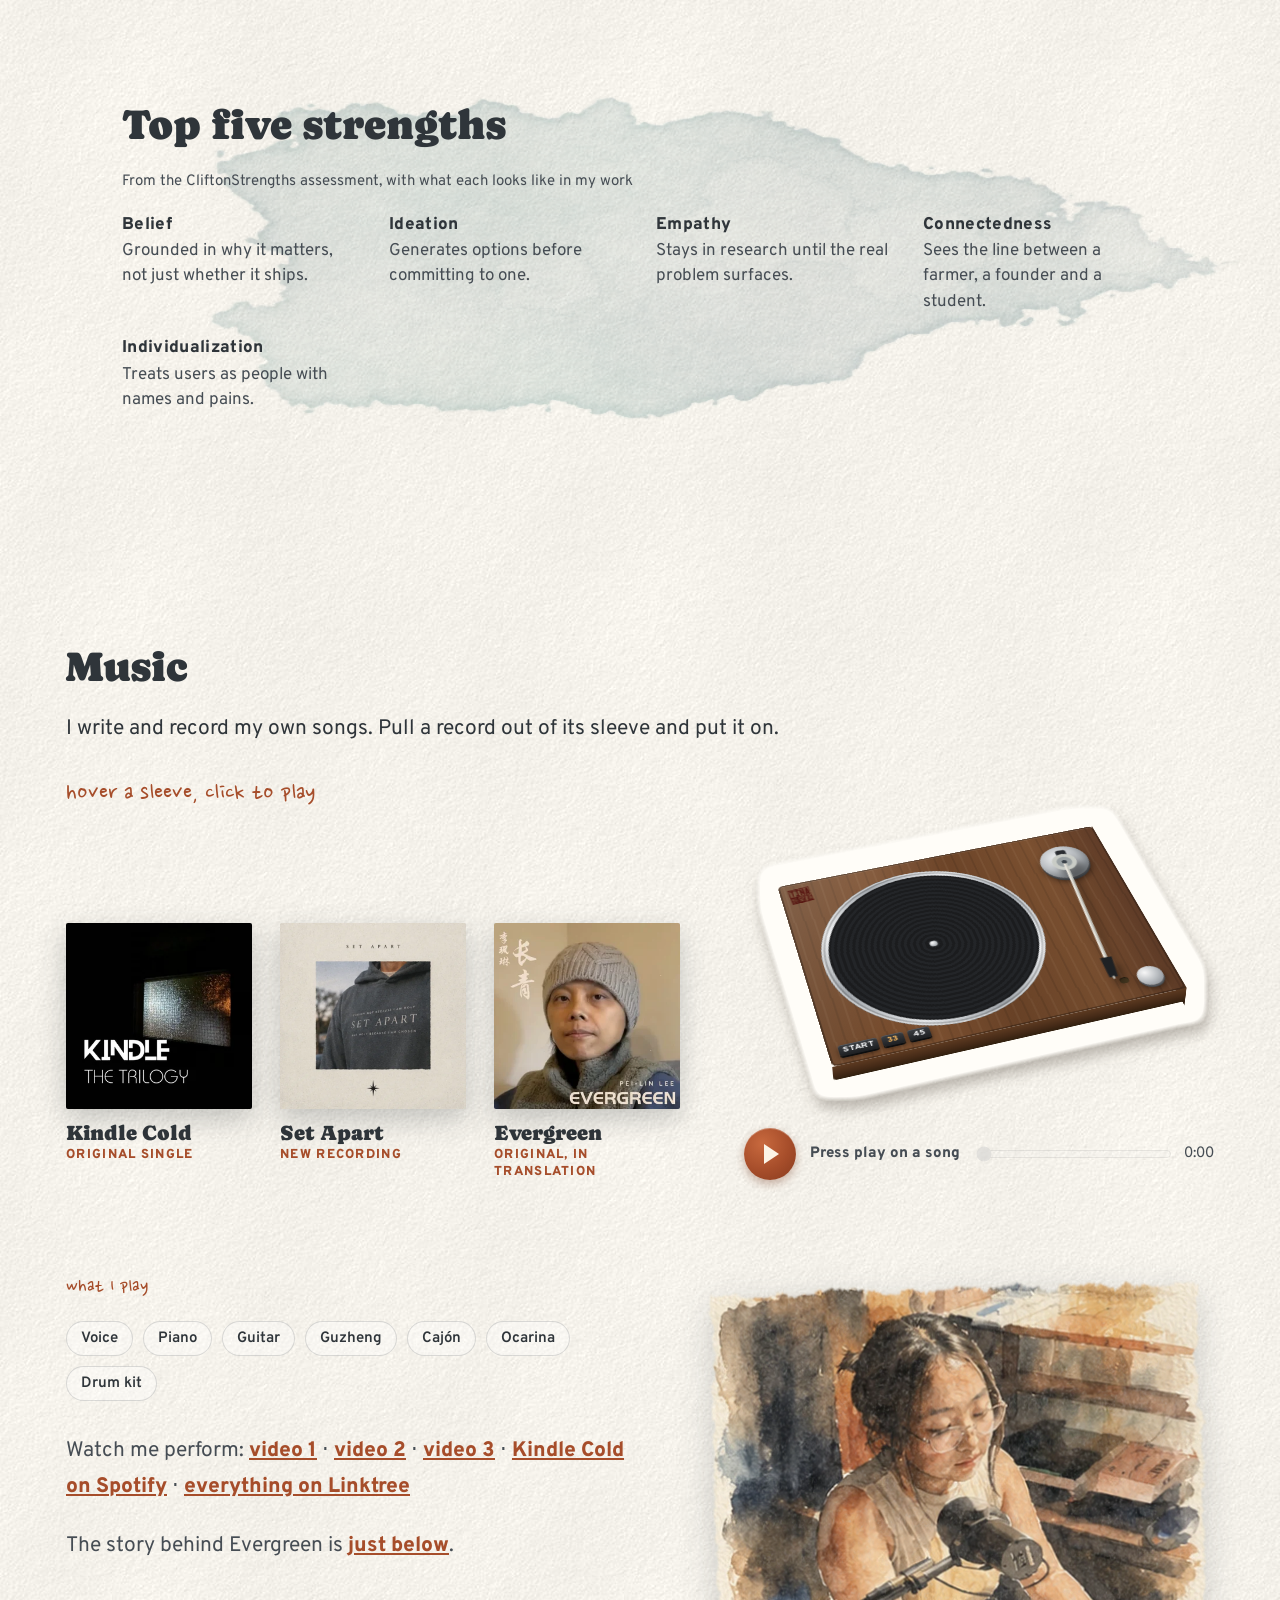
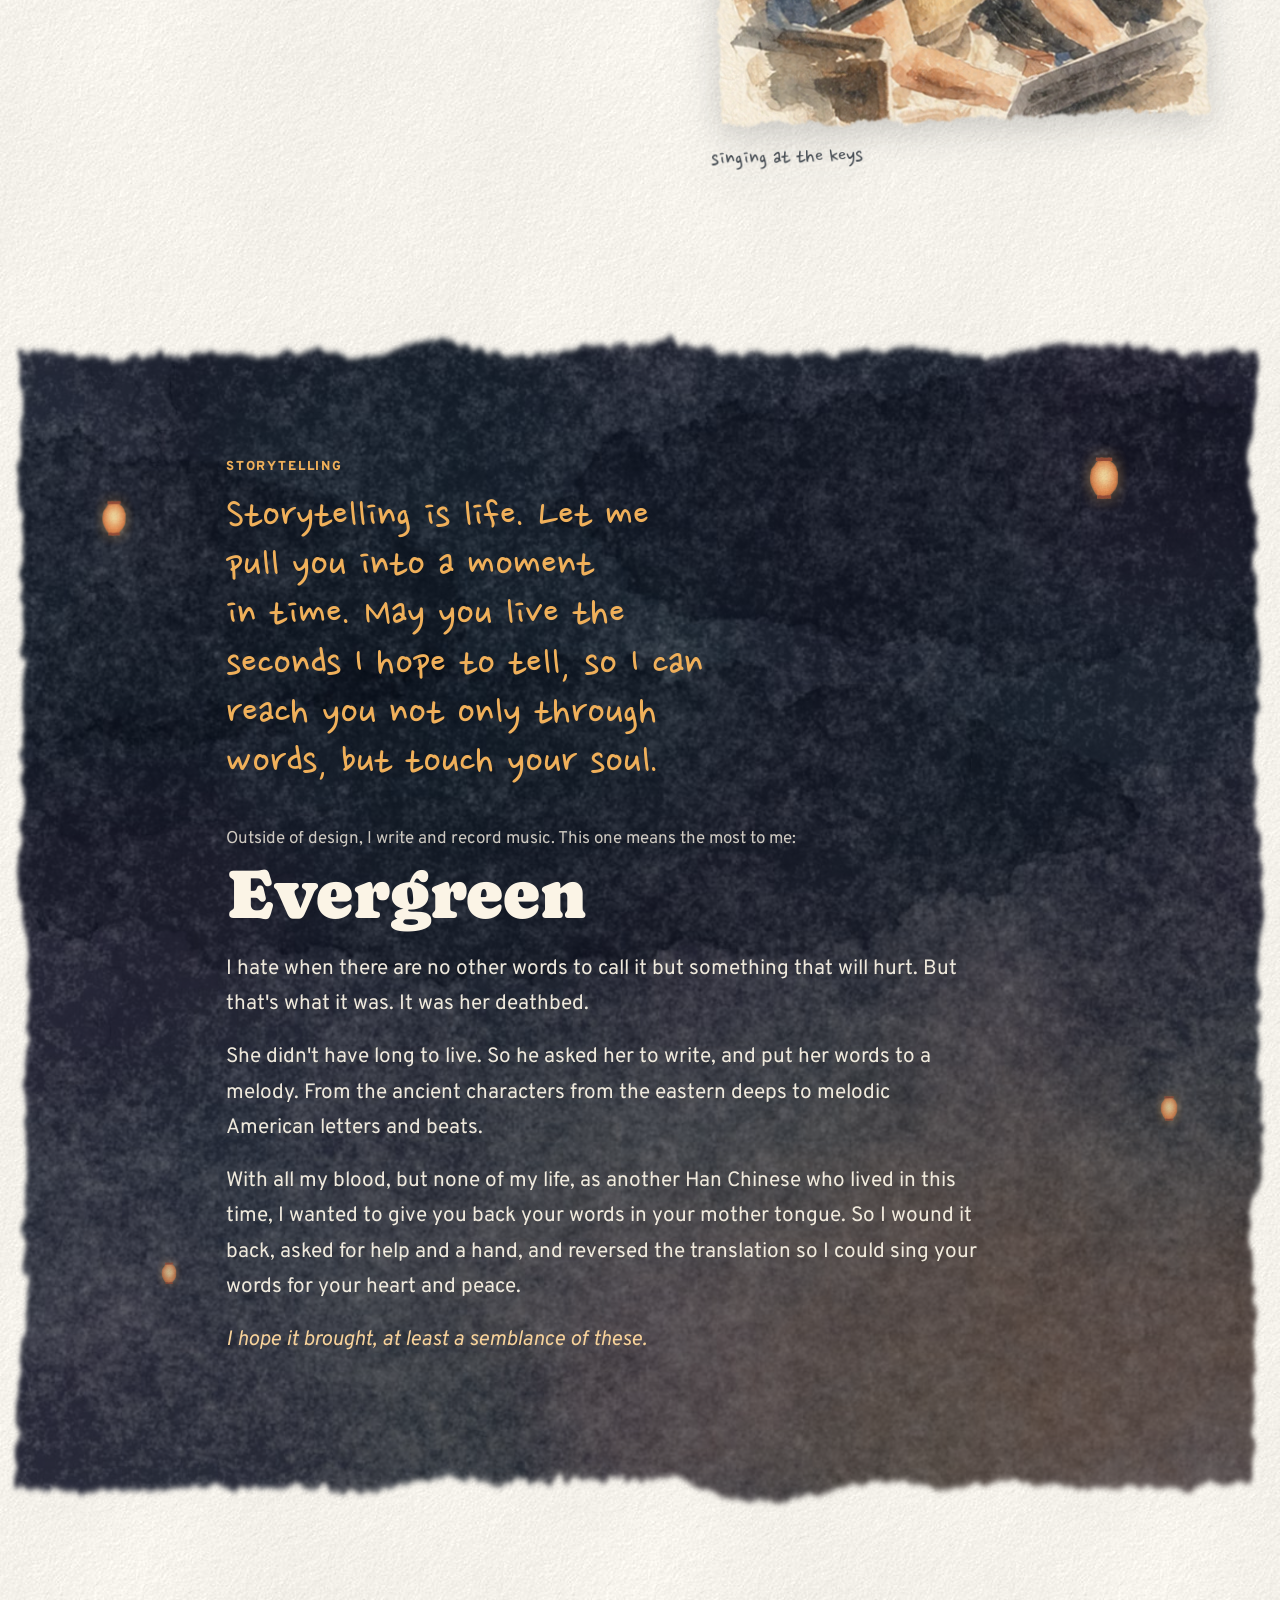
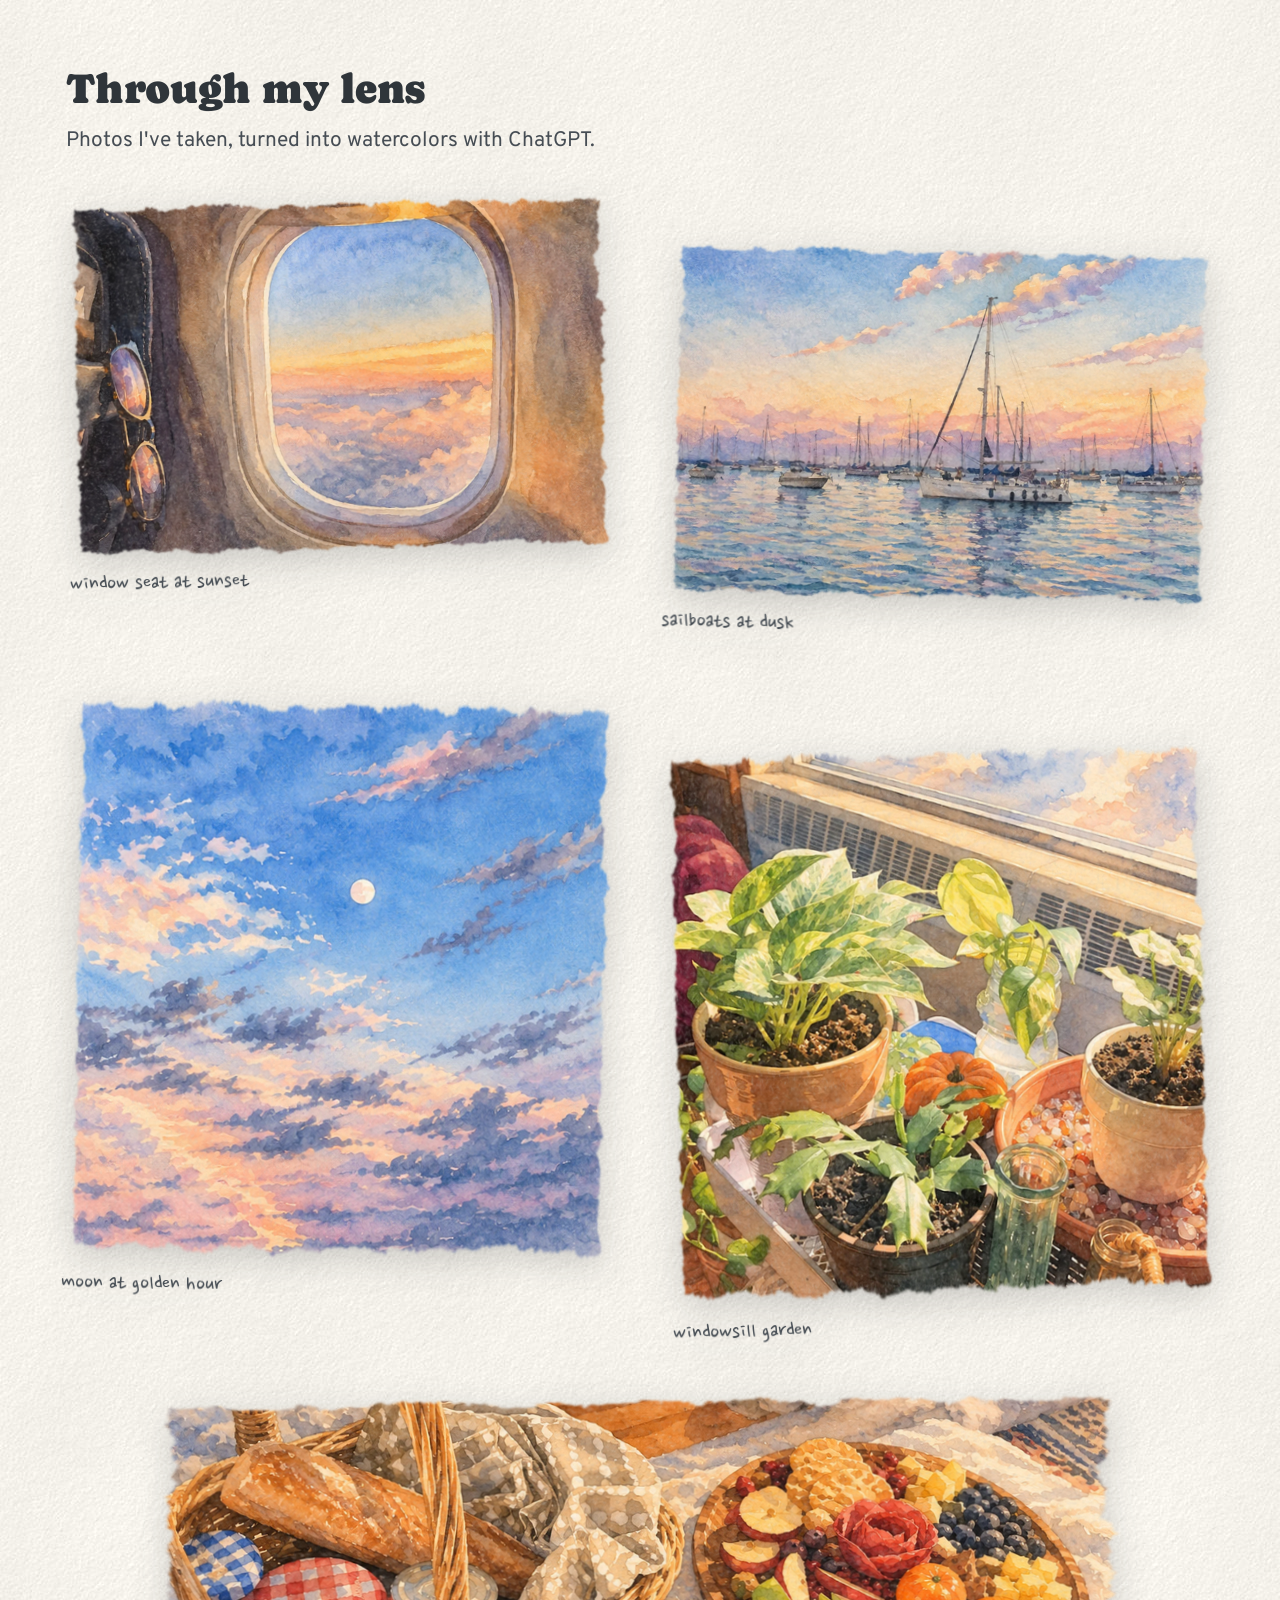
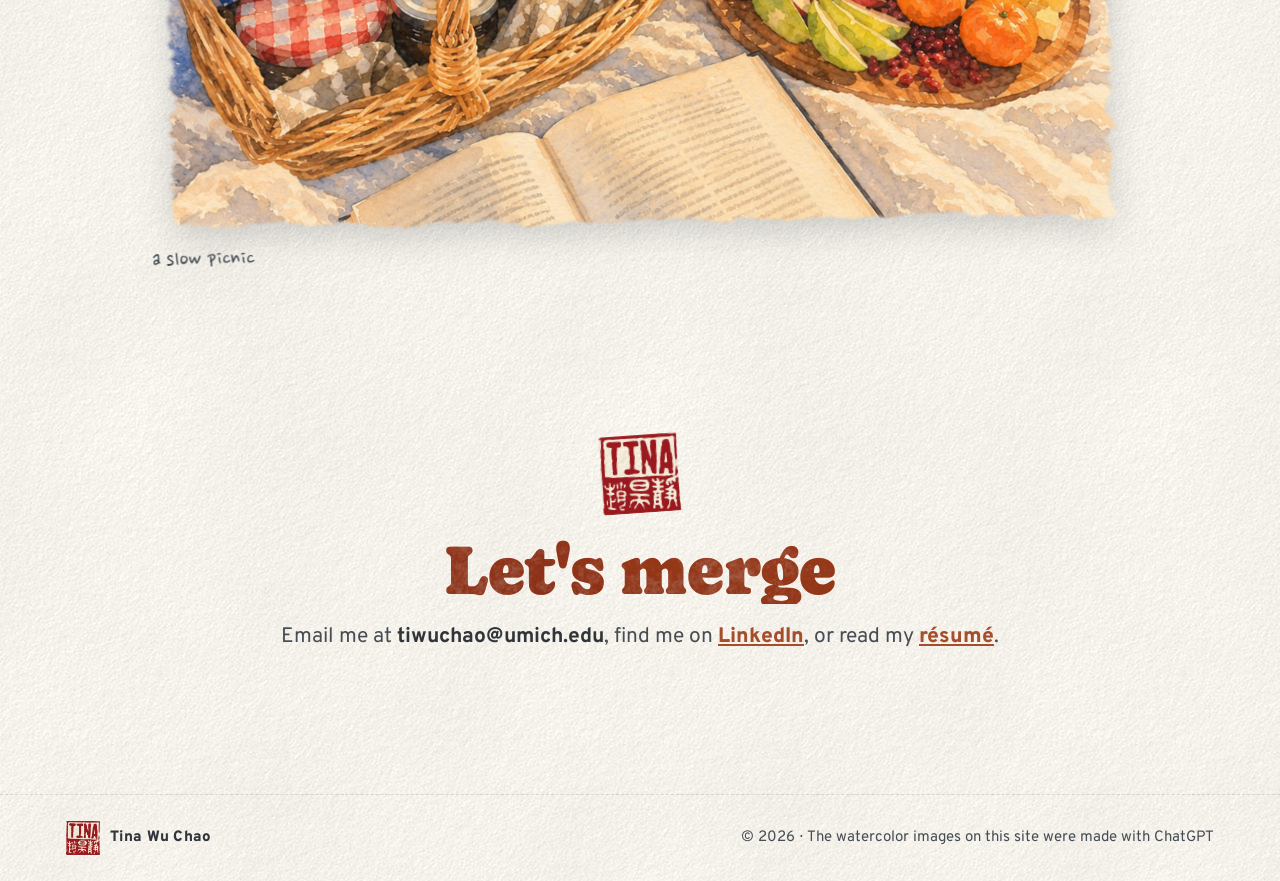
==== commit 211c9a0f: "About: clickable logo stamp with the story behind it - Big carved stamp beside its red mark, with "t" ====
--- a/about.html
+++ b/about.html
@@ -115,20 +115,31 @@
       <p>I'm also interested in other cultures and languages. Right now I'm working on my Chinese, and I hope to travel to China soon to get more in touch with my parents' culture.</p>
     </div>
     <div class="stamp-story-wrap">
-        <button class="stamp-btn" type="button" aria-expanded="false" aria-controls="stampStory">
-          <img src="images/seal.png" alt="" width="256" height="256">
-          <span><span class="hand">the story behind my logo</span><span class="stamp-hint">Click my logo to read it</span></span>
+      <div class="stamp-cta">
+        <button class="stamp-pair stamp-open" type="button" aria-expanded="false" aria-controls="stampStory" aria-label="The story behind my logo">
+          <img class="stamp-imprint" src="images/seal.png" alt="" width="256" height="256">
+          <img class="stamp-top" src="images/stamp-top.webp" alt="" width="260" height="266">
         </button>
-        <div class="stamp-story" id="stampStory" role="region" aria-label="The story behind my logo" hidden>
-          <img class="stamp-imprint" src="images/seal.png" alt="My logo: a red stamp with TINA on top and my Chinese name underneath." width="256" height="256">
-          <div class="stamp-text">
-            <h3>The story behind my logo</h3>
-            <p>My logo started as a stamp. When I was little, my parents had it made for me while our family was in China. My older brother got one too, except his said “Bernard is awesome.” Being seven years younger, I wasn't quite old enough to make those kinds of executive decisions.</p>
+        <div class="stamp-cue" aria-hidden="true">
+          <p class="stamp-cue-title hand">the story behind my logo</p>
+          <p class="stamp-cue-hint"><svg class="stamp-cue-arrow" viewBox="0 0 64 40" width="64" height="40"><path d="M60 8 C 46 30, 24 34, 8 22" fill="none" stroke="currentColor" stroke-width="2.4" stroke-linecap="round"/><path d="M16 14 L 7 22 L 18 27" fill="none" stroke="currentColor" stroke-width="2.4" stroke-linecap="round" stroke-linejoin="round"/></svg><span class="stamp-cue-text">click the stamp</span></p>
+        </div>
+      </div>
+      <div class="stamp-story" id="stampStory" role="region" aria-label="The story behind my logo" hidden>
+        <div class="stamp-text">
+            <p>When I was little, my parents had this stamp made for me while our family was in China.</p>
+            <p>My older brother got one too, except his said:</p>
+            <p class="story-punch">“Bernard is awesome.”</p>
+            <p>Being seven years younger, I wasn't quite old enough to make those kinds of executive decisions.</p>
             <p>Mine had my English name, Tina, on top and my Chinese name underneath.</p>
-            <p>My brother's and my Chinese names come from the same four-character expression, <span lang="zh-Hans">宁静致远</span> (níng jìng zhì yuǎn), which speaks to finding the clarity and stillness to pursue far-reaching goals. His name contains <span lang="zh-Hans">宁</span>, and mine contains <span lang="zh-Hans">静</span>.</p>
+            <p>Our Chinese names come from the same four-character expression.</p>
+            <figure class="idiom">
+              <p class="idiom-chars" lang="zh-Hans" aria-hidden="true"><span class="idiom-ch is-name">宁<small lang="en">Bernard</small></span><span class="idiom-ch is-name is-me">静<small lang="en">me</small></span><span class="idiom-ch">致</span><span class="idiom-ch">远</span></p>
+              <figcaption><span lang="zh-Hans">宁静致远</span> (níng jìng zhì yuǎn): finding the clarity and stillness to pursue far-reaching goals.</figcaption>
+            </figure>
             <p>Years later, that childhood stamp became my logo. It's a little piece of my family and my history that I get to carry into the work I do today.</p>
-          </div>
         </div>
+      </div>
     </div>
     <div class="people-side">
     <figure class="wed-photo">
--- a/css/site.css
+++ b/css/site.css
@@ -852,7 +852,7 @@
 .ab-people { display: grid; grid-template-columns: minmax(0, 1.1fr) minmax(0, .9fr); column-gap: clamp(32px, 6vw, 80px); row-gap: 0; align-items: center; }
 /* the logo story has its own row under the text, so opening it never moves the photo beside the text */
 .ab-people-text { grid-column: 1; grid-row: 1; min-width: 0; }
-.ab-people > .stamp-story-wrap { grid-column: 1; grid-row: 2; min-width: 0; }
+.ab-people > .stamp-story-wrap { grid-column: 1 / -1; grid-row: 2; min-width: 0; margin-top: clamp(40px, 6vw, 72px); }
 .ab-people-text > p:not(.hand) { max-width: 54ch; font-size: var(--t-l); line-height: 1.6; margin: 0 0 1.1rem; }
 .ab-people-text > p:last-child { margin-bottom: 0; }
 .people-kicker { margin: 0 0 .3rem; color: var(--rust); font-size: 1.9rem; transform: rotate(-1.5deg); transform-origin: left; }
@@ -1257,24 +1257,57 @@
 }
 /* ---- About: click the stamp to read its story ---- */
 .stamp-story-wrap { margin-top: 1.6rem; }
-.stamp-btn { display: inline-flex; align-items: center; gap: 14px; padding: 8px 18px 8px 8px; border: 0; border-radius: 12px; background: transparent; cursor: pointer; text-align: left; color: var(--ink); font: inherit; }
-.stamp-btn img { width: 64px; height: 64px; mix-blend-mode: multiply; transform: rotate(-4deg); transition: transform .2s ease; }
-.stamp-btn:hover img, .stamp-btn:focus-visible img { transform: rotate(-4deg) translateY(-3px) scale(1.04); }
+/* the logo story: always open on paper, with the rest of the story one click away */
+.stamp-kicker { margin: 0 0 6px; color: var(--rust); font-size: 1.8rem; line-height: 1; transform: rotate(-1.5deg); transform-origin: left; }
+.stamp-btn { display: inline-flex; width: auto; min-width: 0; justify-content: flex-start; align-items: center; gap: 6px; margin-top: 4px; padding: 7px 14px; border: 1.5px solid var(--rust); border-radius: 999px;
+  background: transparent; cursor: pointer; color: #8a3a1c; font: inherit; font-weight: 800; font-size: var(--t-s); }
+.stamp-btn:hover { background: rgba(166, 77, 42, .08); }
 .stamp-btn:focus-visible { outline: 3px solid var(--rust); outline-offset: 2px; }
-.stamp-btn .hand { display: block; color: var(--rust); font-size: 1.7rem; line-height: 1; }
-.stamp-hint { display: block; font-size: var(--t-s); font-weight: 700; color: var(--ink-soft); }
-.stamp-btn[aria-expanded="true"] .stamp-hint { visibility: hidden; }
-.stamp-story { position: relative; display: grid; grid-template-columns: 120px 1fr; gap: 22px; align-items: start; margin-top: 12px; padding: clamp(20px, 3vw, 30px);
-  background: #fbf8f1 url("../images/paper.jpg"); background-size: 512px; border-radius: 6px; box-shadow: 0 1px 2px rgba(30, 36, 42, .14), 0 12px 28px rgba(30, 36, 42, .14);
-  transform-origin: top left; }
+.stamp-btn .sb-less, .stamp-btn[aria-expanded="true"] .sb-more { display: none; }
+.stamp-btn[aria-expanded="true"] .sb-less { display: inline; }
+.stamp-btn .sb-arrow { display: inline-block; width: auto; height: auto; margin: 0; transition: transform .2s ease; }
+.stamp-btn .sb-more, .stamp-btn .sb-less { width: auto; }
+.stamp-btn[aria-expanded="true"] .sb-arrow { transform: rotate(180deg); }
+.stamp-more[hidden] { display: none; }
+.stamp-more.opening { animation: ink-in .45s ease both; }
+.stamp-story { margin: 22px auto 0; max-width: 52ch; padding-left: 18px; border-left: 2px dotted rgba(166, 77, 42, .45); }
 .stamp-story[hidden] { display: none; }
-.stamp-imprint { width: 120px; height: 120px; mix-blend-mode: multiply; transform: rotate(-3deg); }
+/* brush calligraphy for 宁静致远 only: Ma Shan Zheng (SIL Open Font License), cut down to those four characters */
+@font-face { font-family: "Ma Shan Zheng 4"; src: url("ma-shan-zheng-4.woff2") format("woff2"); font-display: swap; unicode-range: U+5B81, U+9759, U+81F4, U+8FDC; }
+.stamp-story [lang^="zh"] { font-family: "Ma Shan Zheng 4", "STKaiti", "KaiTi", "Kaiti SC", serif; font-size: 1.25em; }
+/* the story reads in short beats, with the punchline and the names given room */
+.stamp-text p:not(.stamp-kicker):not(.idiom-chars):not(.story-punch) { max-width: 44ch; font-size: var(--t-m); line-height: 1.65; margin: 0 0 .9em; }
+.stamp-text > p.story-punch { margin: -.2em 0 .7em; font-family: var(--f-hand); font-size: 1.9rem; line-height: 1.1; color: var(--rust); transform: rotate(-1.5deg); transform-origin: left; }
+.idiom { margin: 1.2em 0 1.3em; padding: 16px 18px 14px; border-left: 3px solid var(--rust); background: rgba(166, 77, 42, .05); border-radius: 0 6px 6px 0; }
+.stamp-story .idiom-chars { font-size: clamp(2.6rem, 5.6vw, 3.4rem); }
+.idiom-chars { display: flex; gap: clamp(12px, 2.4vw, 22px); margin: 0 0 10px; font-family: "Ma Shan Zheng 4", "STKaiti", "KaiTi", "Kaiti SC", serif; font-size: clamp(2.6rem, 5.6vw, 3.4rem); line-height: 1; color: var(--ink-soft); }
+.idiom-ch { position: relative; display: inline-flex; flex-direction: column; align-items: center; gap: 6px; }
+.idiom-ch small { font-family: var(--f-body); font-size: .72rem; font-weight: 800; letter-spacing: .08em; text-transform: uppercase; color: var(--ink-soft); }
+.idiom-ch:not(.is-name) small { visibility: hidden; }
+.idiom-ch.is-name { color: var(--ink); }
+.idiom-ch.is-me { color: #9c2b1b; }
+.idiom-ch.is-me small { color: #9c2b1b; }
+.idiom figcaption { font-size: var(--t-s); line-height: 1.5; color: var(--ink-soft); }
+/* the logo: a big stamp resting beside its red mark, with a handwritten nudge to click it */
+.stamp-cta { --u: 1px; display: flex; align-items: center; justify-content: center; gap: 14px; padding-top: 10px; }
+.stamp-pair { position: relative; flex: none; width: calc(230 * var(--u)); height: calc(206 * var(--u)); padding: 0; border: 0; background: none; cursor: pointer; border-radius: 10px; }
+.stamp-pair:focus-visible { outline: 3px solid var(--rust); outline-offset: 6px; }
+.stamp-imprint { position: absolute; left: calc(96 * var(--u)); top: calc(80 * var(--u)); width: calc(122 * var(--u)); height: calc(122 * var(--u)); mix-blend-mode: multiply; transform: rotate(-3deg); }
+.stamp-top { position: absolute; z-index: 1; left: 0; top: calc(4 * var(--u)); width: calc(112 * var(--u)); height: auto; transform: rotate(-8deg);
+  filter: drop-shadow(3px 6px 5px rgba(30, 36, 42, .3)); transition: transform .25s ease, filter .25s ease; }
+.stamp-pair:hover .stamp-top, .stamp-pair:focus-visible .stamp-top { transform: translateY(calc(-6 * var(--u))) rotate(-5deg) scale(1.04); filter: drop-shadow(8px 14px 10px rgba(30, 36, 42, .24)); }
+.stamp-cue { flex: 1 1 auto; min-width: 0; max-width: 280px; }
+.stamp-cue-text { white-space: nowrap; }
+.stamp-cue-title { text-wrap: balance; }
+.stamp-cue-title { margin: 0; color: var(--rust); font-size: clamp(1.9rem, 3.4vw, 2.3rem); line-height: 1; transform: rotate(-2deg); transform-origin: left; }
+.stamp-cue-hint { display: flex; align-items: center; gap: 4px; margin: 6px 0 0; color: var(--ink-soft); font-weight: 800; font-size: var(--t-s); letter-spacing: .02em; }
+.stamp-cue-arrow { flex: none; color: var(--rust); }
+.stamp-pair[aria-expanded="true"] ~ .stamp-cue .stamp-cue-hint { visibility: hidden; }
+@media (max-width: 560px) { .stamp-cta { --u: .7px; gap: 8px; } .stamp-cue-title { font-size: 1.7rem; } }
 .stamp-text h3 { margin: 0 0 8px; font-family: var(--f-display); font-weight: 400; font-size: var(--t-xl); }
 .stamp-text p { margin: 0 0 .8em; }
-.stamp-text p:last-child { margin: 0; }
-.stamp-story.opening { animation: paper-in .35s cubic-bezier(.2, .7, .2, 1) both; }
-.stamp-story.opening .stamp-imprint { animation: stamp-press .6s .15s cubic-bezier(.3, .7, .3, 1) both; }
-.stamp-story.opening .stamp-text { animation: ink-in .5s .45s ease both; }
+.stamp-more p:last-child { margin-bottom: .9em; }
+.stamp-story.opening { animation: ink-in .5s .55s ease both; }
 @keyframes paper-in { from { opacity: 0; transform: translateY(-8px) scaleY(.94); } to { opacity: 1; transform: none; } }
 @keyframes stamp-press {
   0% { opacity: 0; transform: translateY(-26px) scale(1.35) rotate(-10deg); filter: blur(2px); }
@@ -1282,8 +1315,7 @@
   75% { transform: scale(1.02) rotate(-3deg); filter: blur(0); }
   100% { opacity: 1; transform: scale(1) rotate(-3deg); filter: none; } }
 @keyframes ink-in { from { opacity: 0; } to { opacity: 1; } }
-@media (max-width: 560px) { .stamp-story { grid-template-columns: 1fr; } .stamp-imprint { width: 96px; height: 96px; } }
-@media (prefers-reduced-motion: reduce) { .stamp-story.opening, .stamp-story.opening .stamp-imprint, .stamp-story.opening .stamp-text { animation: none; } .gp-track a, .stamp-btn img { transition: none; } .gp-track { scroll-behavior: auto; } }
+@media (prefers-reduced-motion: reduce) { .stamp-story.opening, .stamp-story.opening .stamp-imprint, .stamp-story.opening .stamp-text { animation: none; } .gp-track a, .stamp-btn .sb-arrow, .stamp-more.opening { transition: none; animation: none; } .gp-track { scroll-behavior: auto; } }
 .stamp-text [lang^="zh"] { white-space: nowrap; }
 .hero-road a { white-space: nowrap; }
 
@@ -1308,3 +1340,14 @@
   .cs-head.has-art > :not(.cs-art) { grid-column: 1; }
   .cs-head.has-art > .cs-art { grid-column: 2; grid-row: 1 / span 4; align-self: center; margin: 0; }
 }
+
+/* seen from above: clicking the stamp lifts it, presses it onto the paper, and sets it back down beside its mark (site.js; skipped with reduced motion) */
+.stamp-pair.pressed .stamp-top { animation: stamp-top-press 1.3s cubic-bezier(.35, .7, .3, 1) both; }
+.stamp-pair.pressed .stamp-imprint { animation: ink-show .5s .5s ease-out both; }
+@keyframes stamp-top-press {
+  0%   { transform: translate(0, 0) scale(1) rotate(-8deg); filter: drop-shadow(3px 6px 5px rgba(30, 36, 42, .3)); }
+  28%  { transform: translate(calc(101 * var(--u)), calc(80 * var(--u))) scale(1.4) rotate(-3deg); filter: drop-shadow(16px 24px 16px rgba(30, 36, 42, .16)); }
+  44%  { transform: translate(calc(101 * var(--u)), calc(80 * var(--u))) scale(1.09) rotate(-3deg); filter: drop-shadow(1px 1px 1px rgba(30, 36, 42, .45)); }
+  60%  { transform: translate(calc(101 * var(--u)), calc(80 * var(--u))) scale(1.3) rotate(-3deg); filter: drop-shadow(14px 20px 14px rgba(30, 36, 42, .2)); }
+  100% { transform: translate(0, 0) scale(1) rotate(-8deg); filter: drop-shadow(3px 6px 5px rgba(30, 36, 42, .3)); } }
+@keyframes ink-show { 0% { opacity: .15; transform: rotate(-3deg) scale(1.06); } 100% { opacity: 1; transform: rotate(-3deg) scale(1); } }
